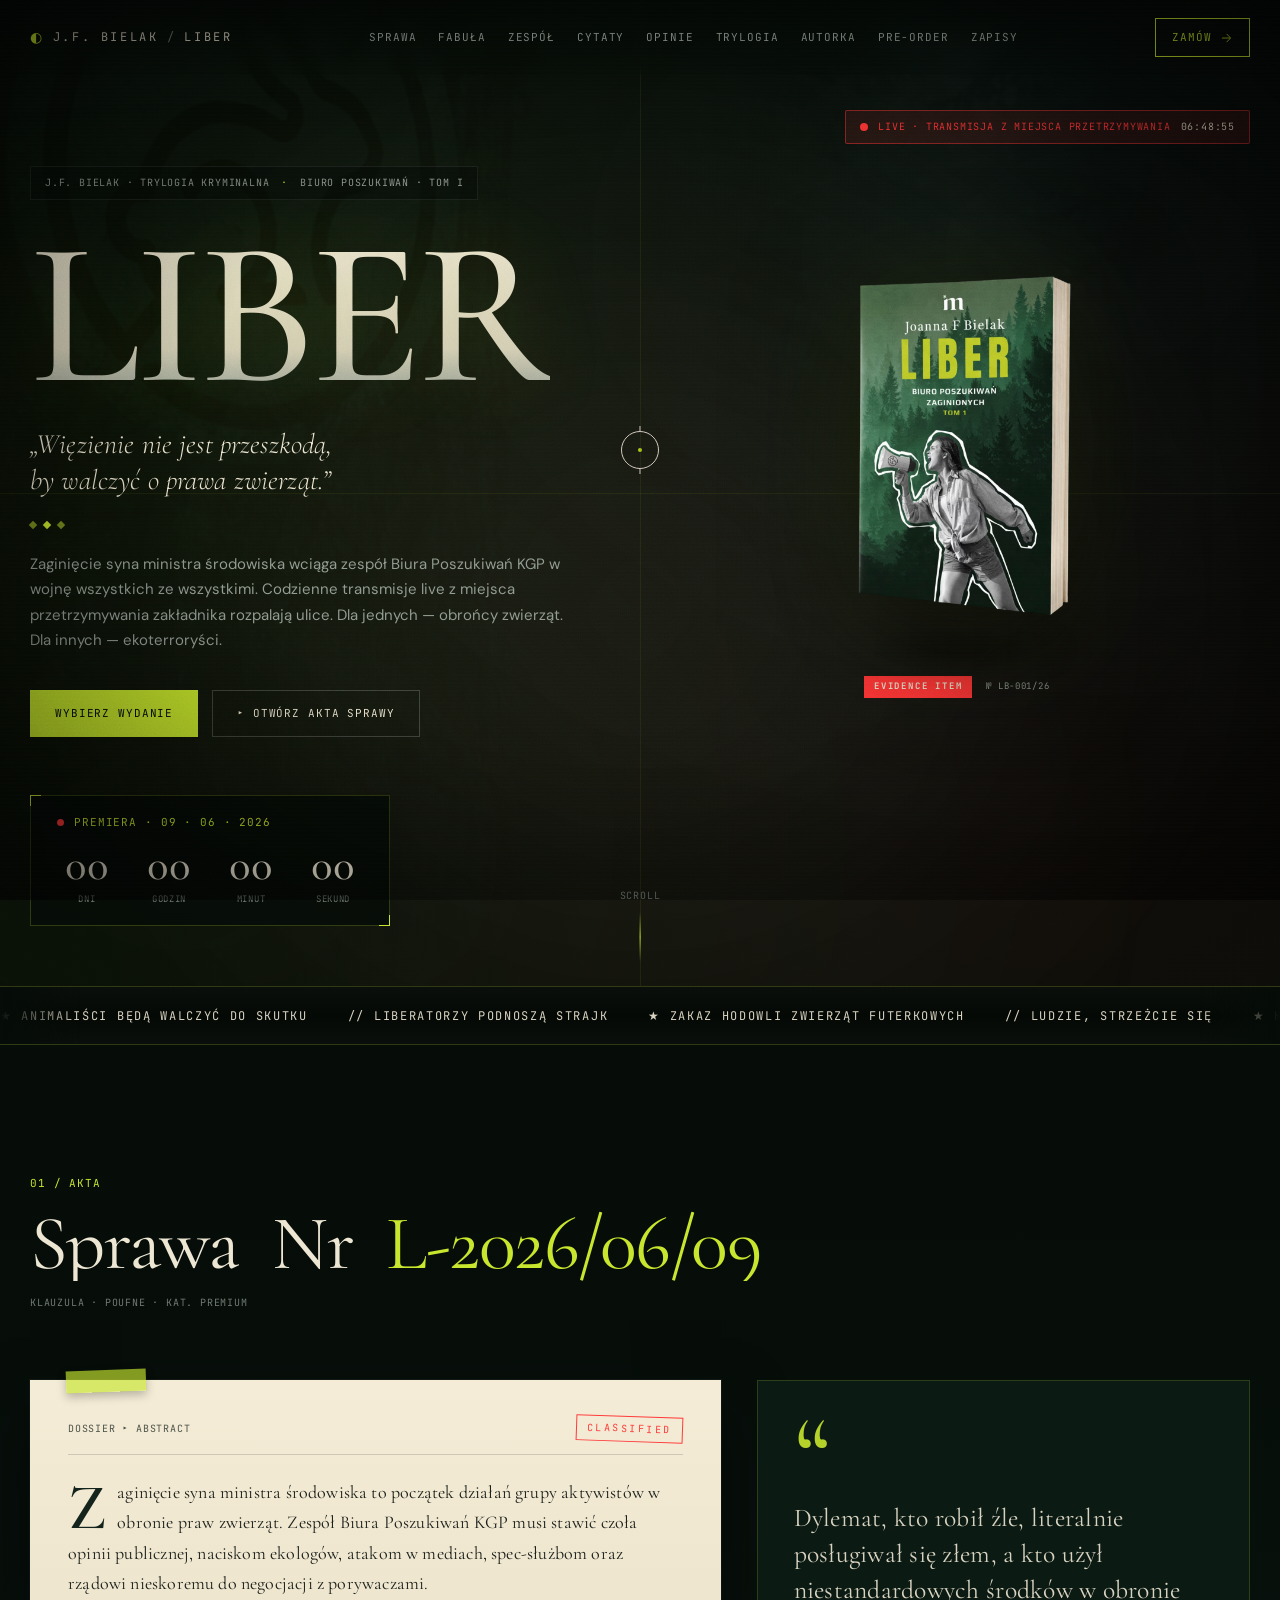
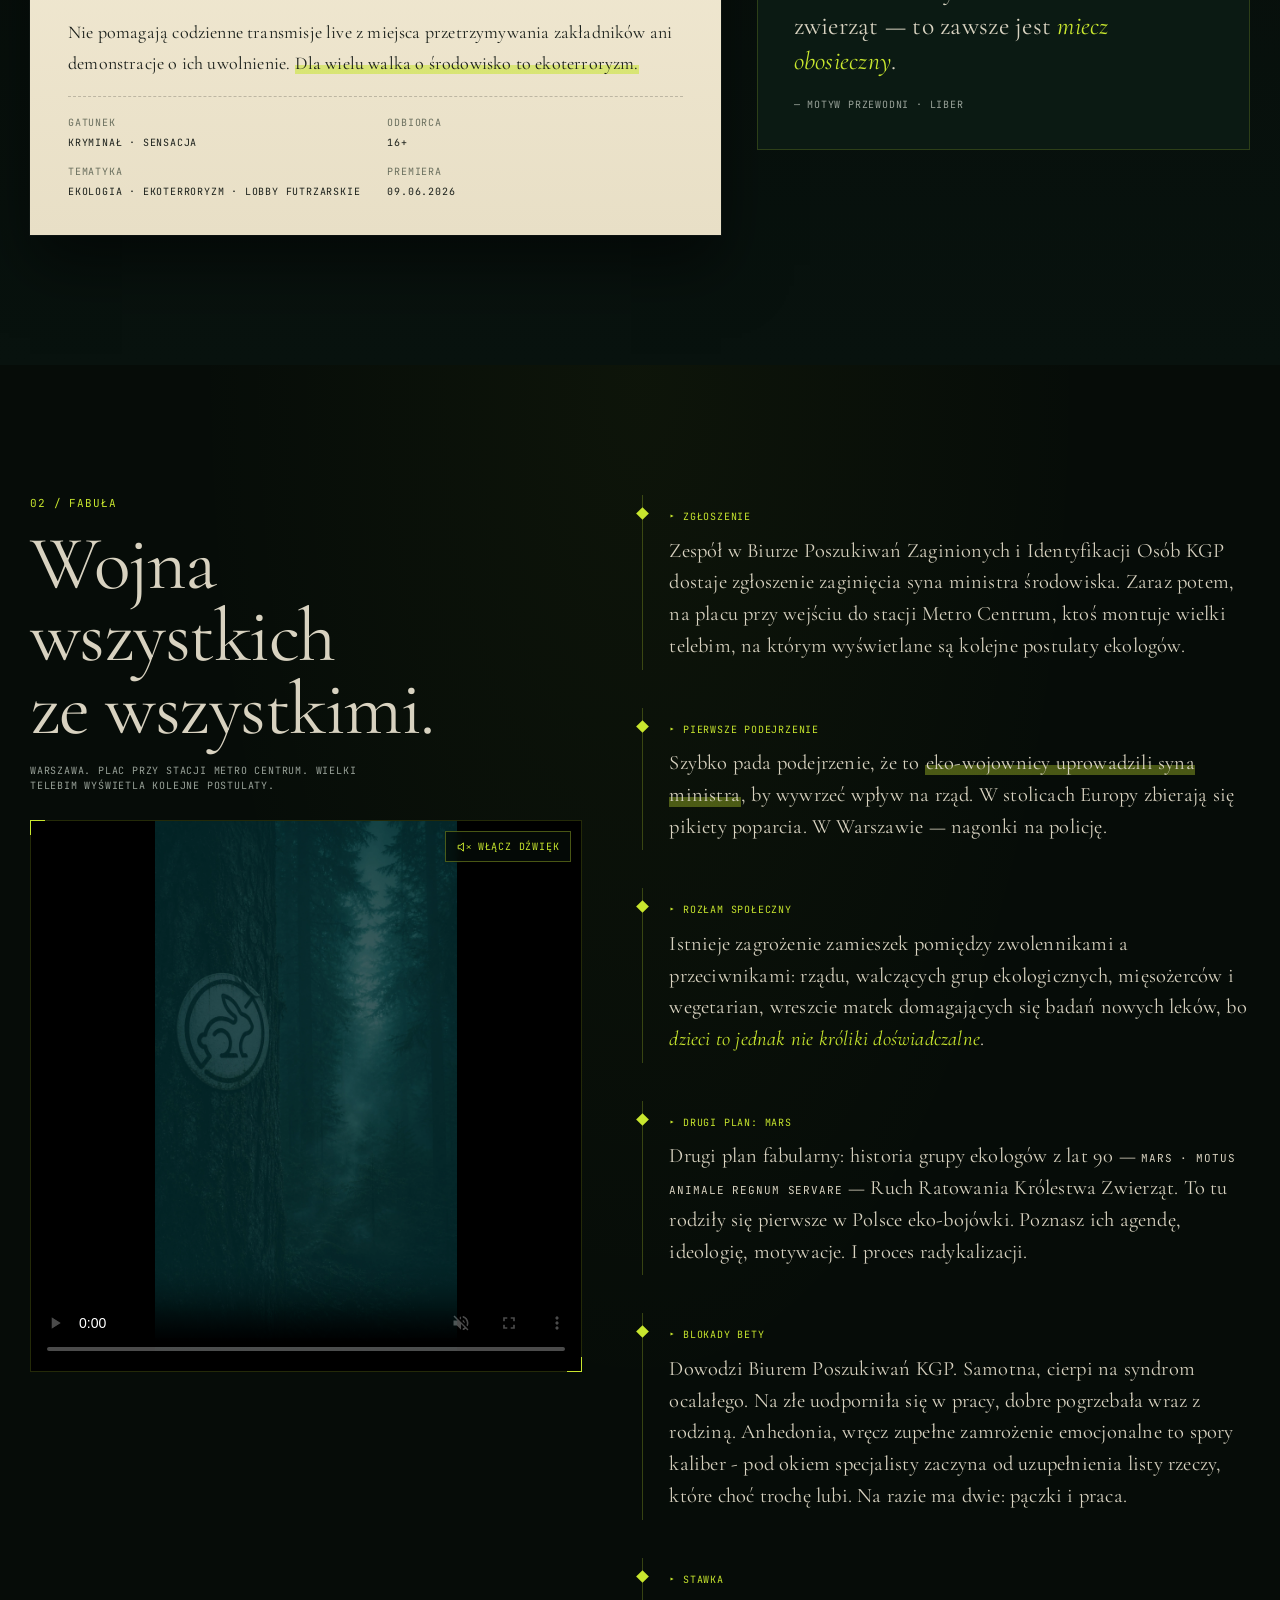
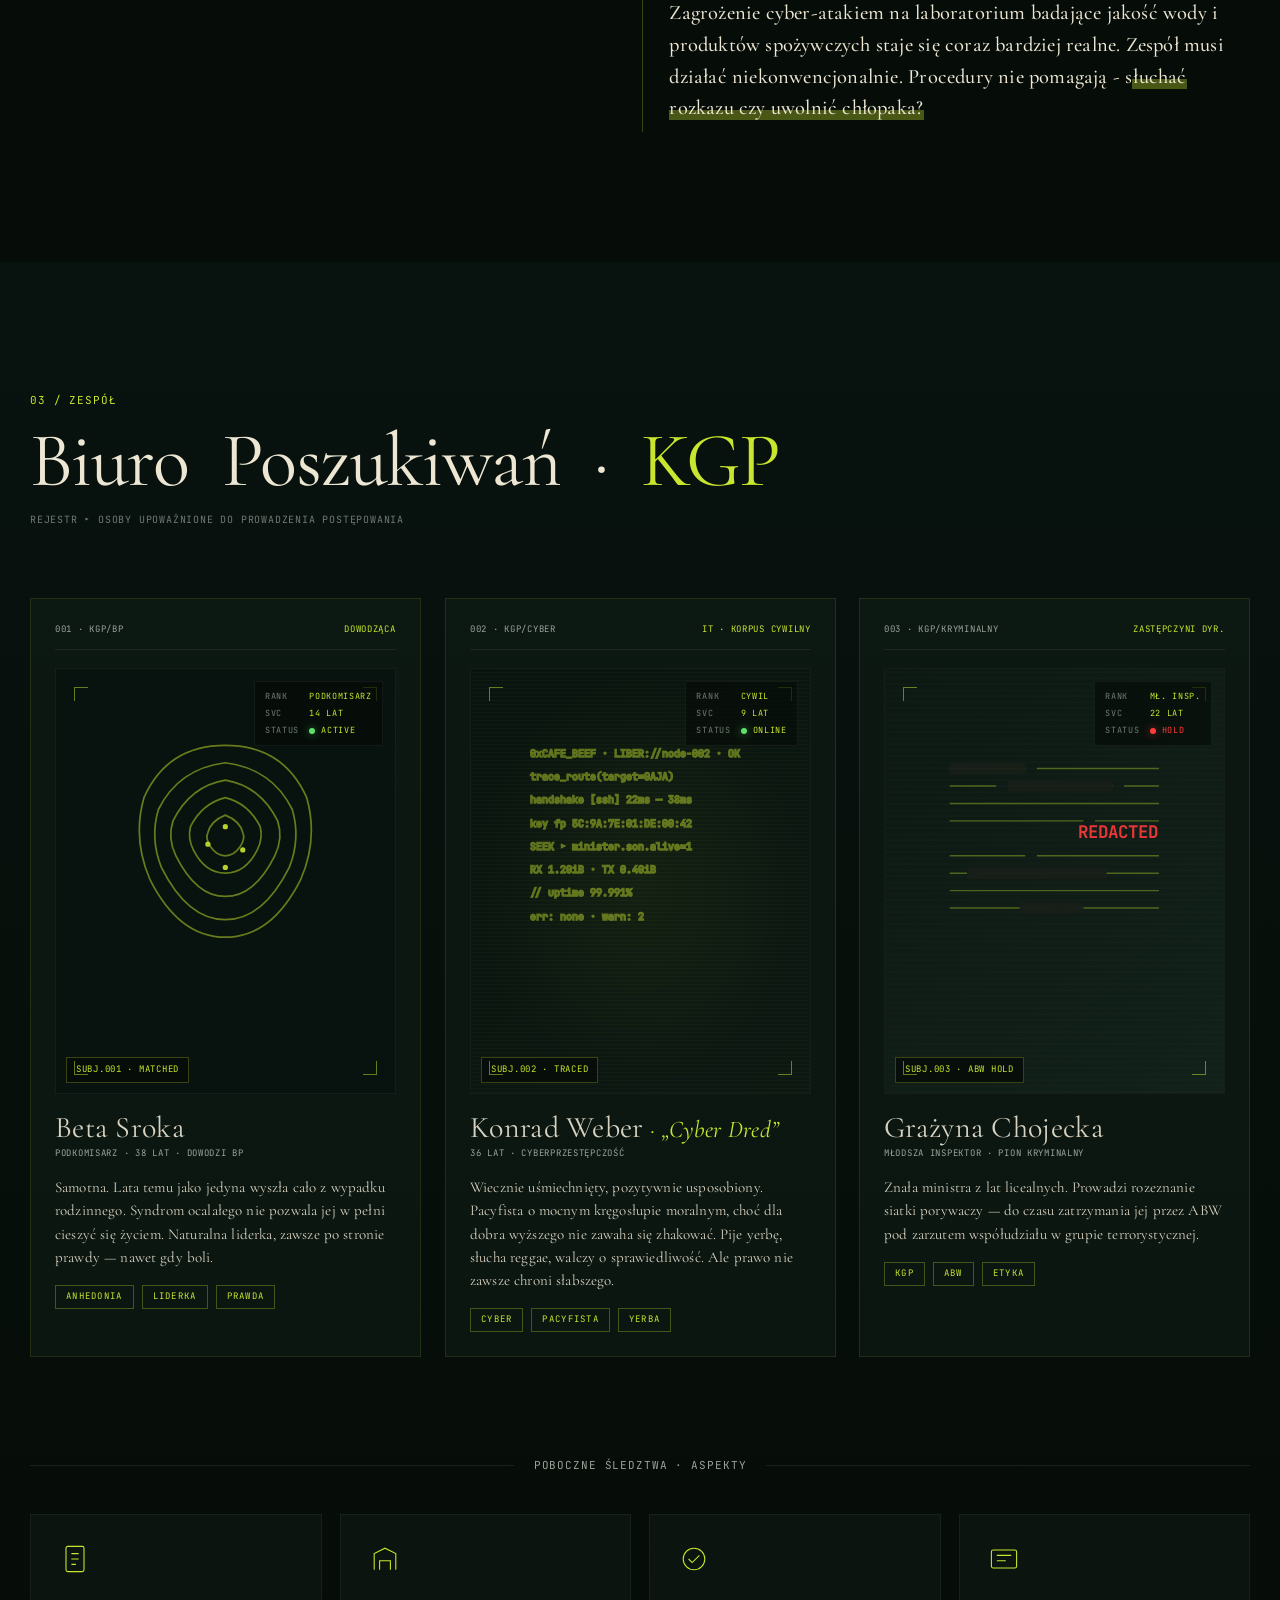
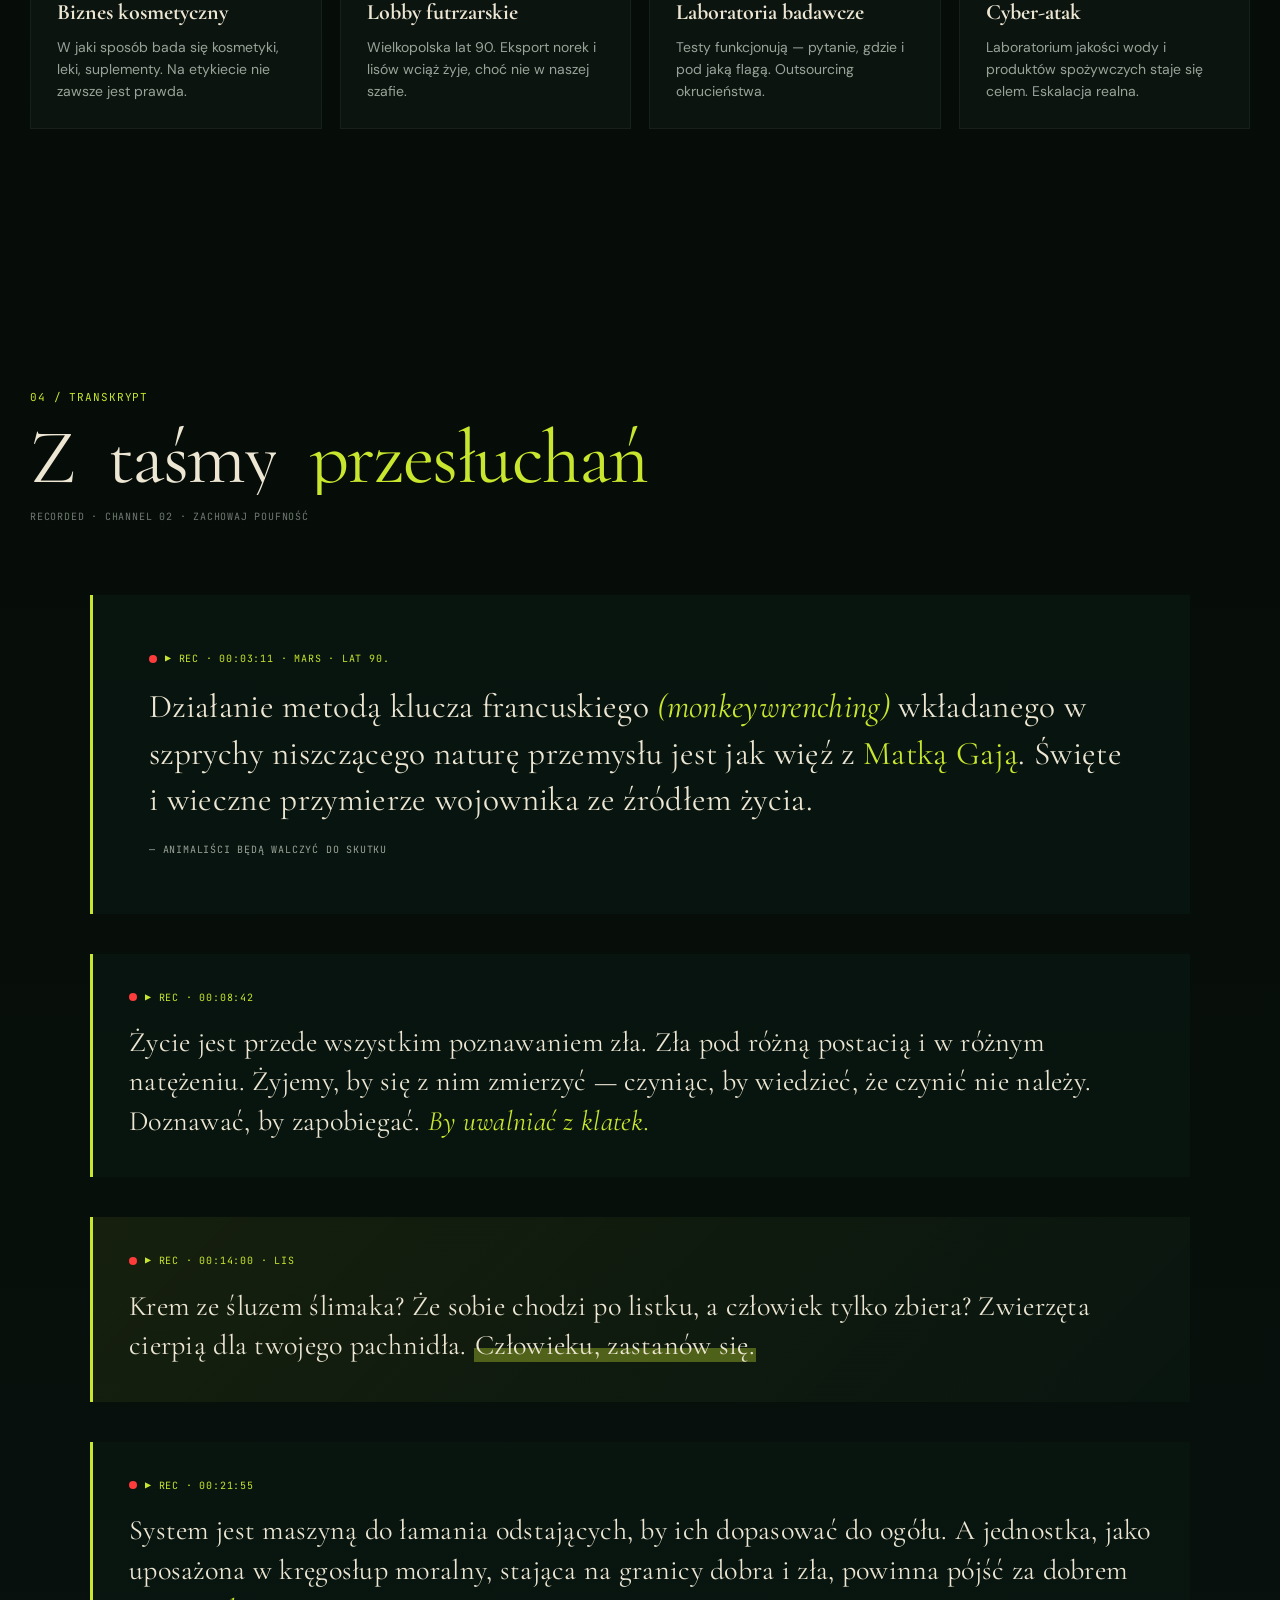
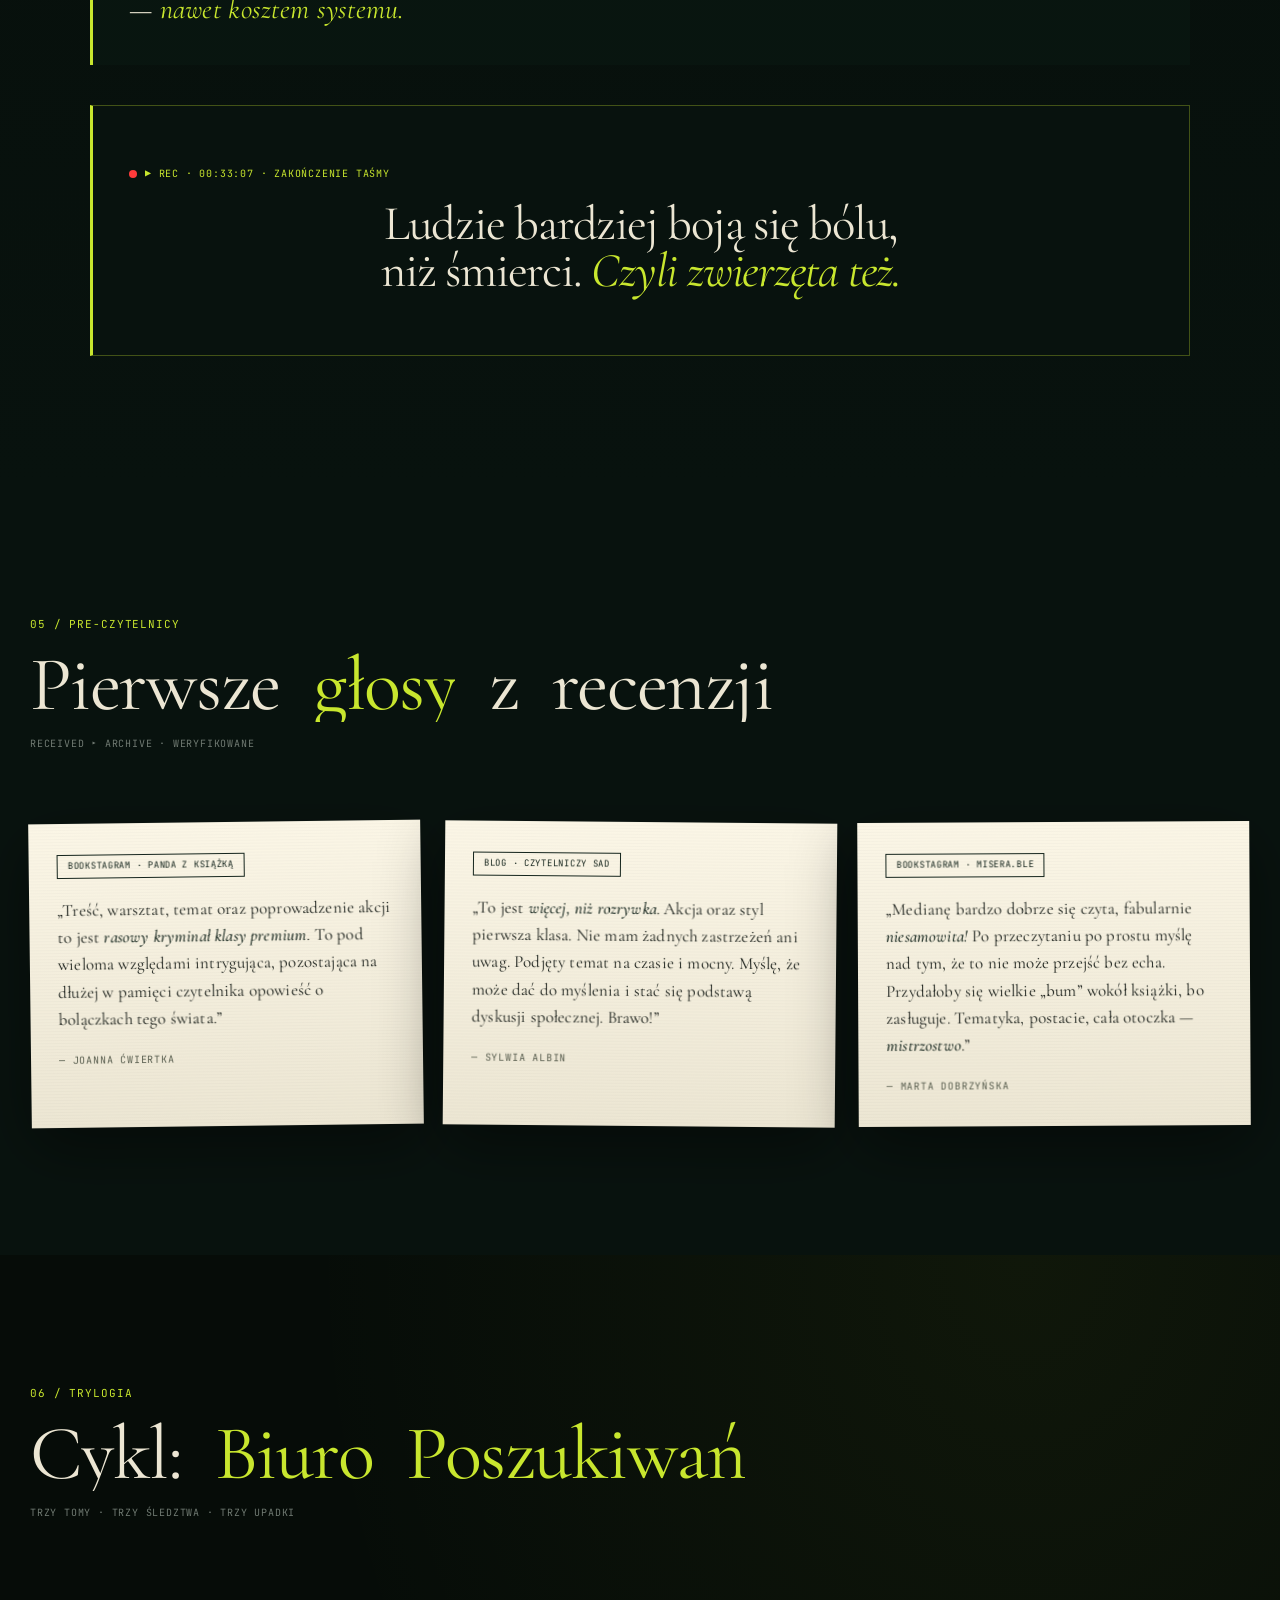
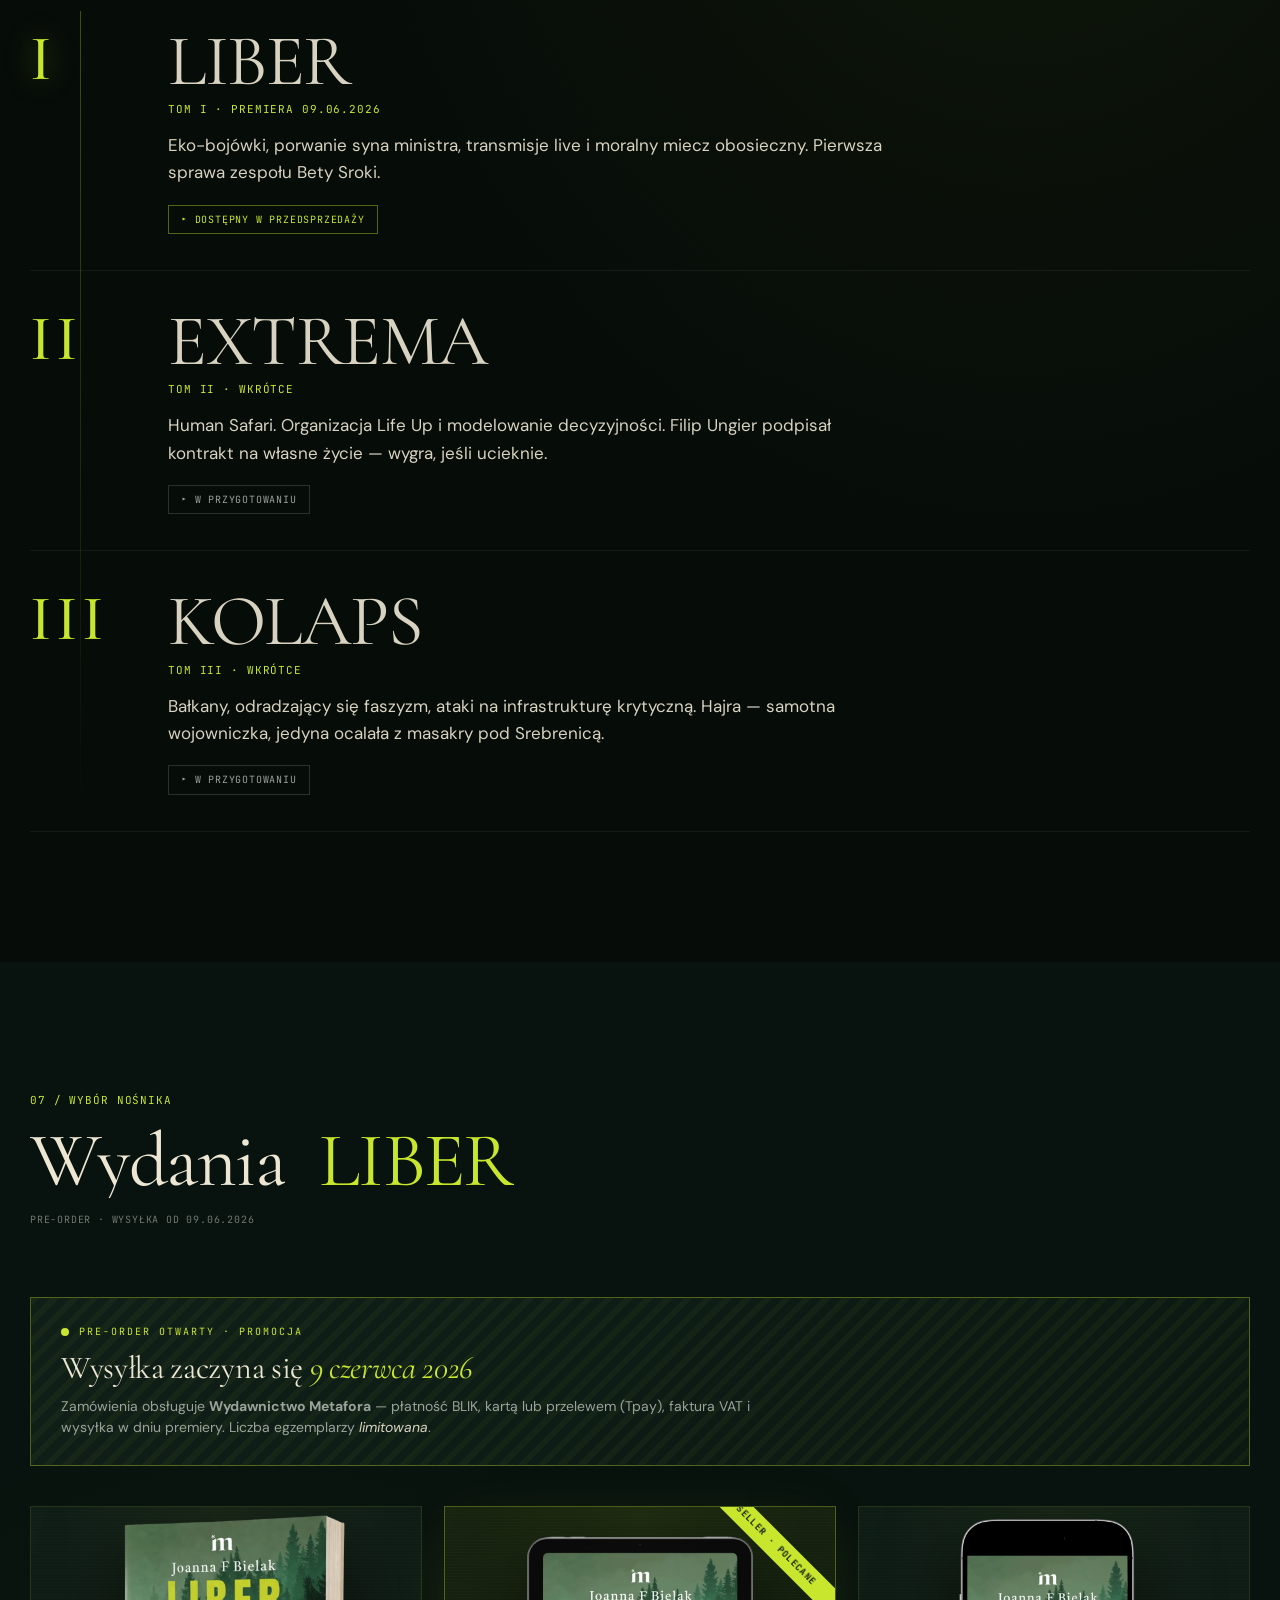
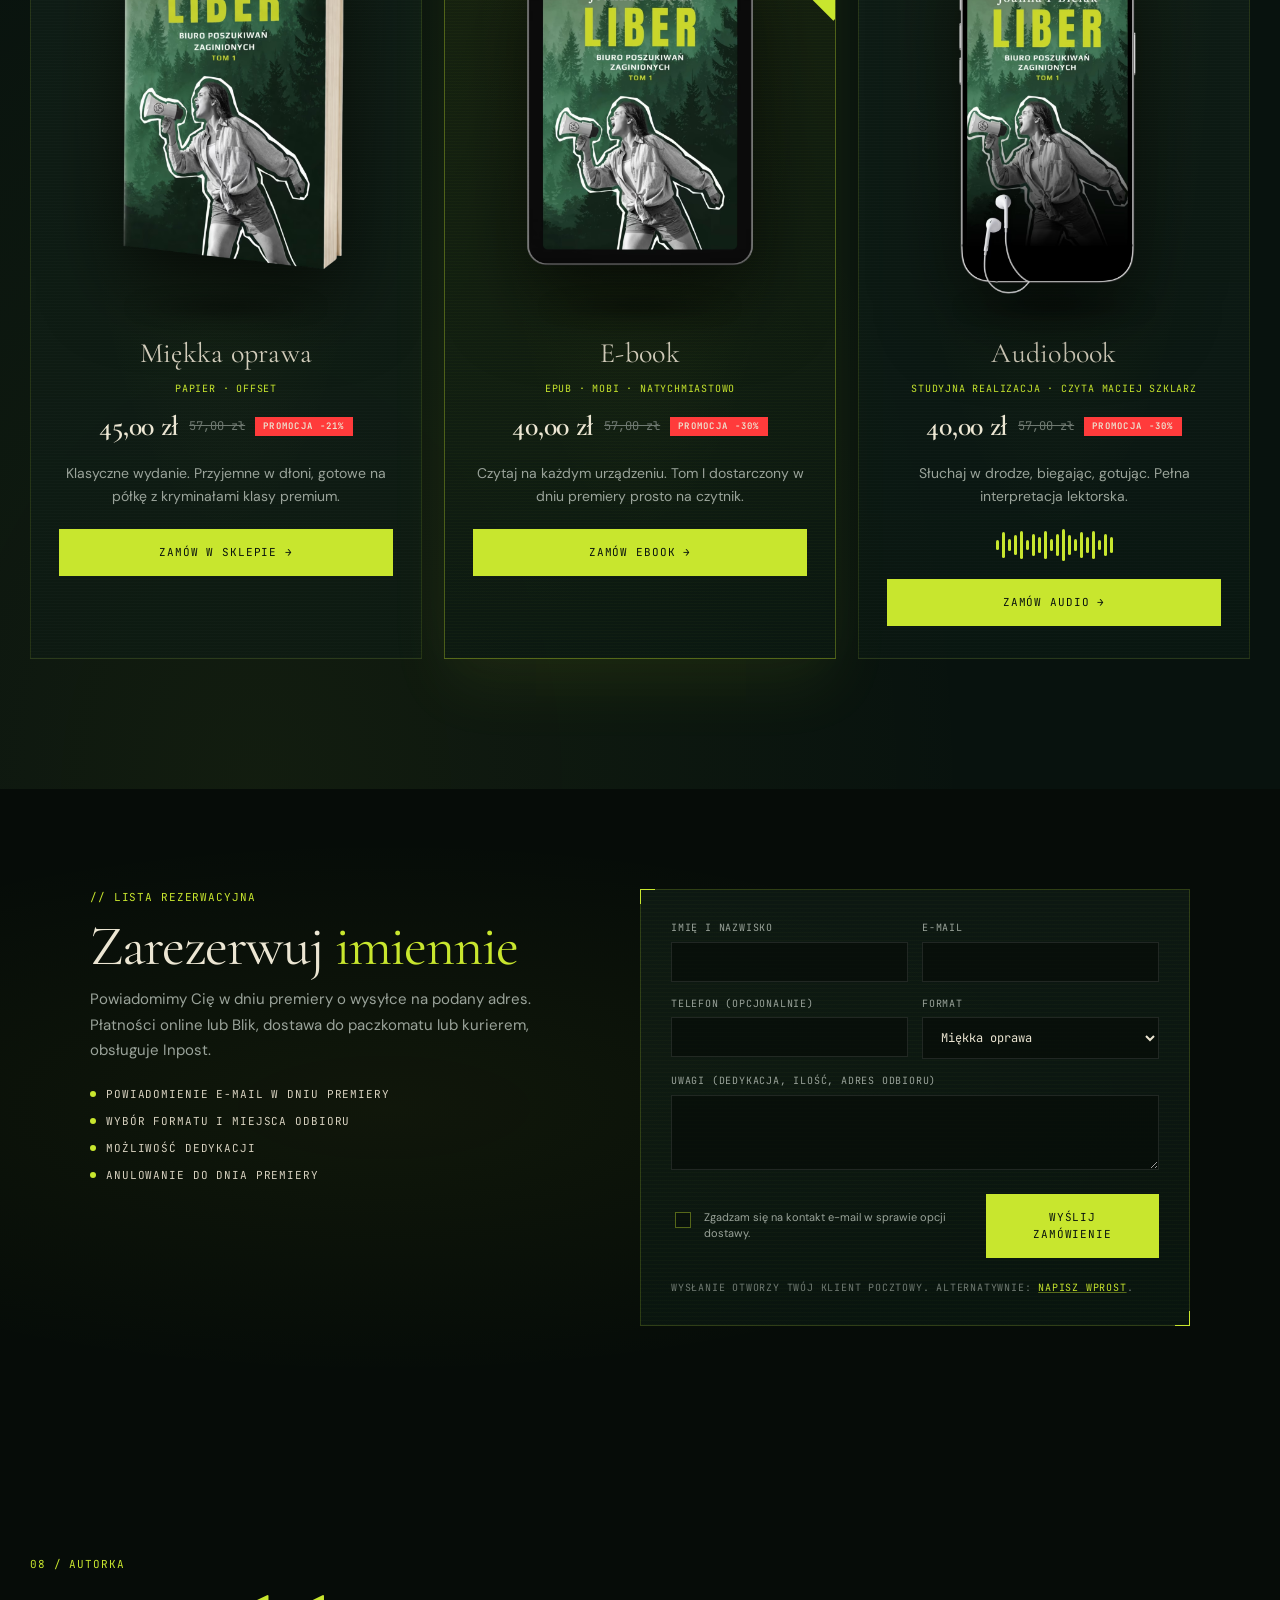
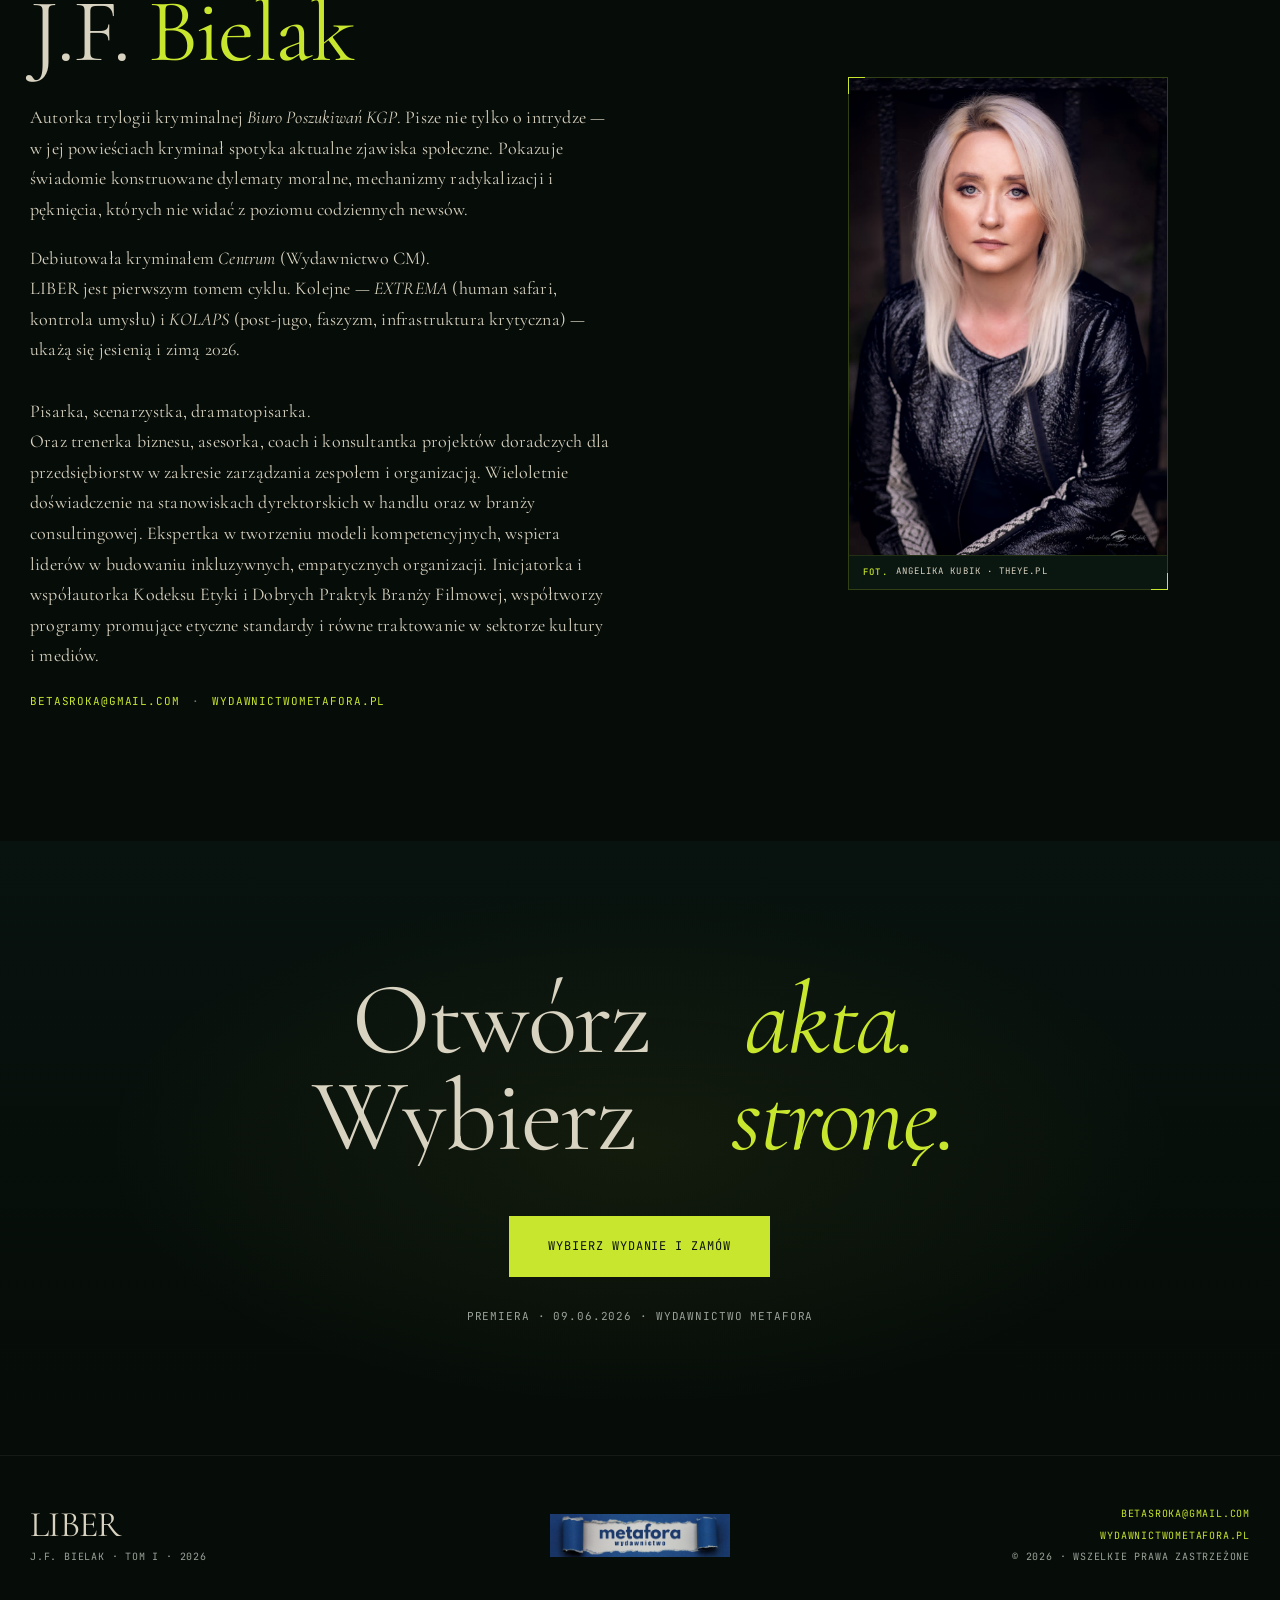
==== index.html @ 5f6e20dd "fix(embed): wylacz custom cursor w iframe (zacinala sie mysz) Problem: w trybie iframe LIBER mial wl" ====
<!doctype html>
<html lang="pl">
<head>
<meta charset="utf-8" />
<meta name="viewport" content="width=device-width,initial-scale=1" />
<title>LIBER — Joanna F. Bielak · Tom I · Biuro Poszukiwań</title>
<meta name="description" content="LIBER — Tom I trylogii kryminalnej Joanny F. Bielak. Premiera 09.06.2026. Wydawnictwo Metafora. Więzienie nie jest przeszkodą, by walczyć o prawa zwierząt." />
<meta property="og:title" content="LIBER — Joanna F. Bielak · Tom I" />
<meta property="og:description" content="Kryminał klasy premium. Premiera 09.06.2026." />
<meta property="og:image" content="assets/cover-paperback.webp" />
<link rel="preconnect" href="https://fonts.googleapis.com" />
<link rel="preconnect" href="https://fonts.gstatic.com" crossorigin />
<link href="https://fonts.googleapis.com/css2?family=Cormorant+Garamond:wght@300;400;500;600;700&family=DM+Sans:wght@300;400;500;600;700&family=JetBrains+Mono:wght@300;400;500;700&display=swap" rel="stylesheet" />
<link rel="stylesheet" href="styles.css?v=14" />
</head>
<body>

<a class="skip-link" href="#top">Pomiń nawigację</a>

<!-- Custom cursor -->
<div class="cursor" data-cursor></div>
<div class="cursor-dot" data-cursor-dot></div>

<!-- Film grain & vignette overlay -->
<div class="grain" aria-hidden="true"></div>
<div class="scanlines" aria-hidden="true"></div>
<div class="vignette" aria-hidden="true"></div>

<!-- Page loader -->
<div class="loader" data-loader>
  <div class="loader__inner">
    <div class="loader__rail">
      <div class="loader__fill" data-loader-fill></div>
    </div>
    <div class="loader__label">
      <span class="mono small">SECURE TRANSMISSION ▸ DEKODOWANIE</span>
      <span class="loader__pct mono small" data-loader-pct>00%</span>
    </div>
  </div>
</div>

<!-- Top nav -->
<header class="nav" data-nav>
  <a class="nav__brand mono" href="#top" aria-label="LIBER">
    <span class="nav__mark">◐</span> J.F. BIELAK <span class="nav__sep">/</span> LIBER
  </a>
  <nav class="nav__links mono" id="nav-links" aria-label="Sekcje">
    <a href="#sprawa">Sprawa</a>
    <a href="#synopsis">Fabuła</a>
    <a href="#zespol">Zespół</a>
    <a href="#cytaty">Cytaty</a>
    <a href="#opinie">Opinie</a>
    <a href="#trylogia">Trylogia</a>
    <a href="#autorka">Autorka</a>
    <a href="#formaty">Pre-order</a>
    <a href="#zapisy">Zapisy</a>
  </nav>
  <a class="nav__cta mono" href="#formaty" data-magnetic>
    <span>Zamów</span>
    <svg viewBox="0 0 24 24" width="14" height="14" fill="none" stroke="currentColor" stroke-width="1.5" aria-hidden="true"><path d="M5 12h14M13 5l7 7-7 7"/></svg>
  </a>
  <button class="nav__burger" aria-label="Menu" aria-expanded="false" aria-controls="nav-links" data-burger>
    <span></span><span></span><span></span>
  </button>
</header>

<main id="top">

<!-- ===================== HERO ===================== -->
<section id="hero" class="hero" data-hero>
  <div class="hero__bg" data-parallax-bg>
    <picture>
      <source srcset="assets/forest-bg.avif" type="image/avif" />
      <img src="assets/forest-bg.webp" alt="" class="hero__bg-img" fetchpriority="high" />
    </picture>
    <div class="hero__bg-overlay"></div>
  </div>
  <div class="hero__fog" aria-hidden="true">
    <div class="hero__fog-layer hero__fog-layer--a"></div>
    <div class="hero__fog-layer hero__fog-layer--b"></div>
    <div class="hero__fog-layer hero__fog-layer--c"></div>
  </div>

  <!-- live badge -->
  <div class="live-badge mono" data-cursor-trigger>
    <span class="live-badge__dot"></span>
    <span>LIVE · TRANSMISJA Z MIEJSCA PRZETRZYMYWANIA</span>
    <span class="live-badge__time" data-live-clock>--:--:--</span>
  </div>

  <div class="hero__crosshair" aria-hidden="true">
    <div class="hero__crosshair-h"></div>
    <div class="hero__crosshair-v"></div>
  </div>

  <div class="hero__content">
    <div class="hero__grid">
      <div class="hero__text">
        <div class="hero__eyebrow mono">
          <span>J.F. BIELAK · TRYLOGIA KRYMINALNA</span>
          <span class="hero__eyebrow-sep">·</span>
          <span>BIURO POSZUKIWAŃ · TOM I</span>
        </div>

        <h1 class="hero__title" data-split>
          <span class="hero__title-line" data-glitch="LIBER">LIBER</span>
        </h1>

        <p class="hero__motto serif" data-reveal>
          <em>„Więzienie nie jest przeszkodą,</em><br/>
          <em>by walczyć o prawa zwierząt.”</em>
        </p>

        <div class="hero__divider"><span></span><span></span><span></span></div>

        <p class="hero__lede" data-reveal>
          Zaginięcie syna ministra środowiska wciąga zespół Biura Poszukiwań KGP
          w wojnę wszystkich ze wszystkimi. Codzienne transmisje live z miejsca
          przetrzymywania zakładnika rozpalają ulice. Dla jednych — obrońcy
          zwierząt. Dla innych — ekoterroryści.
        </p>

        <div class="hero__cta">
          <a href="#formaty" class="btn btn--primary mono" data-magnetic>
            <span class="btn__label">Wybierz wydanie</span>
            <span class="btn__shine"></span>
          </a>
          <a href="#sprawa" class="btn btn--ghost mono" data-magnetic>
            <span>▸ Otwórz akta sprawy</span>
          </a>
        </div>
      </div>

      <aside class="hero__packshot" aria-label="Okładka książki LIBER">
        <div class="hero__packshot-frame">
          <div class="hero__packshot-glow"></div>
          <picture>
            <source srcset="assets/cover-paperback.avif" type="image/avif" />
            <img src="assets/cover-paperback.webp" alt="Okładka książki LIBER" class="hero__packshot-img" data-float fetchpriority="high" decoding="async" />
          </picture>
          <div class="hero__packshot-shadow"></div>
        </div>
        <div class="hero__packshot-meta mono">
          <span class="hero__packshot-tag">EVIDENCE&nbsp;ITEM</span>
          <span class="hero__packshot-code">№&nbsp;LB-001/26</span>
        </div>
      </aside>
    </div>

    <!-- countdown -->
    <div class="countdown" data-countdown>
      <div class="countdown__label mono"><span class="countdown__pulse"></span>PREMIERA · 09 · 06 · 2026</div>
      <div class="countdown__grid">
        <div class="countdown__cell"><span class="countdown__num" data-cd="d">--</span><span class="countdown__u mono">DNI</span></div>
        <div class="countdown__cell"><span class="countdown__num" data-cd="h">--</span><span class="countdown__u mono">GODZIN</span></div>
        <div class="countdown__cell"><span class="countdown__num" data-cd="m">--</span><span class="countdown__u mono">MINUT</span></div>
        <div class="countdown__cell"><span class="countdown__num" data-cd="s">--</span><span class="countdown__u mono">SEKUND</span></div>
      </div>
    </div>
  </div>

  <div class="hero__scroll mono" aria-hidden="true">
    <span>SCROLL</span>
    <span class="hero__scroll-line"></span>
  </div>
</section>

<!-- ===================== TICKER ===================== -->
<section id="ticker" class="ticker" aria-label="Postulaty Liberatorów">
  <h2 class="sr-only">Postulaty Liberatorów: animaliści będą walczyć do skutku; liberatorzy podnoszą strajk; zakaz hodowli zwierząt futerkowych; koniec testów na zwierzętach.</h2>
  <div class="ticker__track" data-ticker aria-hidden="true">
    <span class="ticker__item">★ ANIMALIŚCI BĘDĄ WALCZYĆ DO SKUTKU</span>
    <span class="ticker__item ticker__item--accent">// LIBERATORZY PODNOSZĄ STRAJK</span>
    <span class="ticker__item">★ ZAKAZ HODOWLI ZWIERZĄT FUTERKOWYCH</span>
    <span class="ticker__item ticker__item--accent">// LUDZIE, STRZEŻCIE SIĘ</span>
    <span class="ticker__item">★ KONIEC TESTÓW NA ZWIERZĘTACH</span>
    <span class="ticker__item ticker__item--accent">// W IMIENIU WSZYSTKICH CIERPIĄCYCH</span>
    <span class="ticker__item">★ ZWIERZĘ NIE JEST PRODUKTEM</span>
    <span class="ticker__item ticker__item--accent">// EKOTAŻ · MONKEYWRENCHING</span>
    <span class="ticker__item">★ ANIMALIŚCI BĘDĄ WALCZYĆ DO SKUTKU</span>
    <span class="ticker__item ticker__item--accent">// LIBERATORZY PODNOSZĄ STRAJK</span>
    <span class="ticker__item">★ ZAKAZ HODOWLI ZWIERZĄT FUTERKOWYCH</span>
    <span class="ticker__item ticker__item--accent">// LUDZIE, STRZEŻCIE SIĘ</span>
    <span class="ticker__item">★ KONIEC TESTÓW NA ZWIERZĘTACH</span>
    <span class="ticker__item ticker__item--accent">// W IMIENIU WSZYSTKICH CIERPIĄCYCH</span>
    <span class="ticker__item">★ ZWIERZĘ NIE JEST PRODUKTEM</span>
    <span class="ticker__item ticker__item--accent">// EKOTAŻ · MONKEYWRENCHING</span>
  </div>
</section>

<!-- ===================== AKTA SPRAWY ===================== -->
<section id="sprawa" class="section section--case">
  <div class="section__header">
    <div class="section__num mono">01 / AKTA</div>
    <h2 class="section__title serif" data-split-words>Sprawa Nr <span class="accent">L-2026/06/09</span></h2>
    <div class="section__sub mono">KLAUZULA · POUFNE · KAT. PREMIUM</div>
  </div>

  <div class="case">
    <article class="case__file" data-reveal>
      <header class="case__filehead mono">
        <span>DOSSIER ▸ ABSTRACT</span>
        <span class="case__stamp">CLASSIFIED</span>
      </header>
      <div class="case__body serif">
        <p><span class="dropcap">Z</span>aginięcie syna ministra środowiska to początek działań grupy aktywistów w obronie praw zwierząt. Zespół Biura Poszukiwań KGP musi stawić czoła opinii publicznej, naciskom ekologów, atakom w mediach, spec-służbom oraz rządowi nieskoremu do negocjacji z porywaczami.</p>
        <p>Nie pomagają codzienne transmisje live z miejsca przetrzymywania zakładników ani demonstracje o ich uwolnienie. <span class="hl">Dla wielu walka o środowisko to ekoterroryzm.</span></p>
      </div>
      <footer class="case__meta mono">
        <div><span class="case__k">GATUNEK</span><span class="case__v">Kryminał · Sensacja</span></div>
        <div><span class="case__k">ODBIORCA</span><span class="case__v">16+</span></div>
        <div><span class="case__k">TEMATYKA</span><span class="case__v">Ekologia · Ekoterroryzm · Lobby futrzarskie</span></div>
        <div><span class="case__k">PREMIERA</span><span class="case__v">09.06.2026</span></div>
      </footer>
    </article>

    <aside class="case__pull" data-reveal>
      <div class="case__pullmark">“</div>
      <blockquote class="serif">
        Dylemat, kto robił źle, literalnie posługiwał się złem, a kto użył niestandardowych środków w obronie zwierząt — to zawsze jest <em>miecz obosieczny</em>.
      </blockquote>
      <div class="case__pullsig mono">— motyw przewodni · LIBER</div>
    </aside>
  </div>
</section>

<!-- ===================== SYNOPSIS / NARRACJA ===================== -->
<section id="synopsis" class="section section--syn">
  <div class="syn">
    <div class="syn__stickycol" data-reveal>
      <div class="syn__num mono">02 / FABUŁA</div>
      <h2 class="syn__title serif">Wojna<br/>wszystkich<br/>ze wszystkimi.</h2>
      <p class="syn__sub mono">Warszawa. Plac przy stacji Metro Centrum. Wielki telebim wyświetla kolejne postulaty.</p>
      <div class="syn__videowrap">
        <video class="syn__video" autoplay muted loop playsinline controls controlslist="nodownload" preload="metadata" poster="assets/forest-bg.webp" data-video>
          <source src="assets/trailer-square.mp4" type="video/mp4" />
          Twoja przeglądarka nie obsługuje wideo. <a href="assets/trailer-square.mp4">Pobierz klip</a>.
        </video>
        <button class="syn__sound mono" type="button" data-sound aria-label="Włącz dźwięk">
          <svg viewBox="0 0 24 24" width="14" height="14" fill="none" stroke="currentColor" stroke-width="1.7" data-sound-off>
            <path d="M11 5L6 9H2v6h4l5 4V5z"/>
            <path d="M23 9l-6 6M17 9l6 6"/>
          </svg>
          <svg viewBox="0 0 24 24" width="14" height="14" fill="none" stroke="currentColor" stroke-width="1.7" data-sound-on style="display:none">
            <path d="M11 5L6 9H2v6h4l5 4V5z"/>
            <path d="M15.5 8.5a5 5 0 0 1 0 7M19 5a9 9 0 0 1 0 14"/>
          </svg>
          <span data-sound-label>Włącz dźwięk</span>
        </button>
      </div>
    </div>

    <div class="syn__story">
      <article class="syn__chunk" data-reveal>
        <span class="syn__chip mono">▸ ZGŁOSZENIE</span>
        <p class="serif">Zespół w Biurze Poszukiwań Zaginionych i Identyfikacji Osób KGP dostaje zgłoszenie zaginięcia syna ministra środowiska. Zaraz potem, na placu przy wejściu do stacji Metro Centrum, ktoś montuje wielki telebim, na którym wyświetlane są kolejne postulaty ekologów.</p>
      </article>
      <article class="syn__chunk" data-reveal>
        <span class="syn__chip mono">▸ PIERWSZE PODEJRZENIE</span>
        <p class="serif">Szybko pada podejrzenie, że to <span class="hl">eko-wojownicy uprowadzili syna ministra</span>, by wywrzeć wpływ na rząd. W stolicach Europy zbierają się pikiety poparcia. W Warszawie — nagonki na policję.</p>
      </article>
      <article class="syn__chunk" data-reveal>
        <span class="syn__chip mono">▸ ROZŁAM SPOŁECZNY</span>
        <p class="serif">Istnieje zagrożenie zamieszek pomiędzy zwolennikami a przeciwnikami: rządu, walczących grup ekologicznych, mięsożerców i wegetarian, wreszcie matek domagających się badań nowych leków, bo <em>dzieci to jednak nie króliki doświadczalne</em>.</p>
      </article>
      <article class="syn__chunk" data-reveal>
        <span class="syn__chip mono">▸ DRUGI PLAN: MARS</span>
        <p class="serif">Drugi plan fabularny: historia grupy ekologów z lat 90 — <span class="mono small">MARS · Motus Animale Regnum Servare</span> — Ruch Ratowania Królestwa Zwierząt. To tu rodziły się pierwsze w Polsce eko-bojówki. Poznasz ich agendę, ideologię, motywacje. 
I proces radykalizacji.</p>
      </article>
      <article class="syn__chunk" data-reveal>
        <span class="syn__chip mono">▸ BLOKADY BETY</span>
        <p class="serif">Dowodzi Biurem Poszukiwań KGP. 
Samotna, cierpi na syndrom ocalałego. Na złe uodporniła się w pracy, dobre pogrzebała wraz z rodziną. Anhedonia, wręcz zupełne zamrożenie emocjonalne to spory kaliber
- pod okiem specjalisty zaczyna od uzupełnienia listy rzeczy, które choć trochę lubi. Na razie ma dwie: pączki i praca.</p>
      </article>
      <article class="syn__chunk syn__chunk--final" data-reveal>
        <span class="syn__chip mono">▸ STAWKA</span>
        <p class="serif">Zagrożenie cyber-atakiem na laboratorium badające jakość wody i produktów spożywczych staje się coraz bardziej realne. Zespół musi działać niekonwencjonalnie. Procedury nie pomagają - s<span class="hl">łuchać rozkazu czy uwolnić chłopaka?</span></p>
      </article>
    </div>
  </div>
</section>

<!-- ===================== BOHATEROWIE ===================== -->
<section id="zespol" class="section section--team">
  <div class="section__header">
    <div class="section__num mono">03 / ZESPÓŁ</div>
    <h2 class="section__title serif" data-split-words>Biuro Poszukiwań · <span class="accent">KGP</span></h2>
    <div class="section__sub mono">REJESTR ▸ OSOBY UPOWAŻNIONE DO PROWADZENIA POSTĘPOWANIA</div>
  </div>

  <div class="team">
    <article class="dossier" data-reveal data-tilt>
      <div class="dossier__head mono">
        <span class="dossier__code">001 · KGP/BP</span>
        <span class="dossier__rank">DOWODZĄCA</span>
      </div>
      <div class="dossier__portrait">
        <div class="dossier__portrait-bg"></div>
        <svg class="dossier__fingerprint" viewBox="0 0 100 100" aria-hidden="true">
          <defs><clipPath id="fp1"><rect x="10" y="10" width="80" height="80"/></clipPath></defs>
          <g clip-path="url(#fp1)" fill="none" stroke="currentColor" stroke-width=".6" opacity=".55">
            <path d="M50 18 Q70 18 78 36 Q82 50 76 64 Q66 84 50 84 Q34 84 24 64 Q18 50 22 36 Q30 18 50 18Z"/>
            <path d="M50 24 Q66 26 73 40 Q76 50 72 60 Q63 78 50 78 Q37 78 28 60 Q24 50 27 40 Q34 26 50 24Z"/>
            <path d="M50 30 Q62 32 68 44 Q70 50 67 56 Q60 70 50 70 Q40 70 33 56 Q30 50 32 44 Q38 32 50 30Z"/>
            <path d="M50 36 Q58 38 62 46 Q63 50 61 54 Q57 62 50 62 Q43 62 39 54 Q37 50 38 46 Q42 38 50 36Z"/>
            <path d="M50 42 Q55 44 56 48 Q57 50 55 53 Q53 56 50 56 Q47 56 45 53 Q43 50 44 48 Q45 44 50 42Z"/>
          </g>
          <g fill="var(--liber)">
            <circle cx="50" cy="46" r=".9"/><circle cx="44" cy="52" r=".9"/><circle cx="56" cy="54" r=".9"/><circle cx="50" cy="60" r=".9"/>
          </g>
        </svg>
        <div class="dossier__portrait-tag mono">SUBJ.001 · MATCHED</div>
        <div class="dossier__crosshair">
          <span></span><span></span><span></span><span></span>
        </div>
        <div class="dossier__chart mono" aria-hidden="true">
          <span class="dossier__chart-k">RANK</span><span class="dossier__chart-v">PODKOMISARZ</span>
          <span class="dossier__chart-k">SVC</span><span class="dossier__chart-v">14 LAT</span>
          <span class="dossier__chart-k">STATUS</span><span class="dossier__chart-v"><i></i> ACTIVE</span>
        </div>
      </div>
      <div class="dossier__body">
        <h3 class="dossier__name serif">Beta Sroka</h3>
        <div class="dossier__role mono">podkomisarz · 38 lat · dowodzi BP</div>
        <p class="serif">Samotna. Lata temu jako jedyna wyszła cało z wypadku rodzinnego. Syndrom ocalałego nie pozwala jej w pełni cieszyć się życiem. Naturalna liderka, zawsze po stronie prawdy — nawet gdy boli.</p>
        <div class="dossier__tags mono">
          <span>anhedonia</span><span>liderka</span><span>prawda</span>
        </div>
      </div>
    </article>

    <article class="dossier" data-reveal data-tilt>
      <div class="dossier__head mono">
        <span class="dossier__code">002 · KGP/CYBER</span>
        <span class="dossier__rank">IT · KORPUS CYWILNY</span>
      </div>
      <div class="dossier__portrait">
        <div class="dossier__portrait-bg dossier__portrait-bg--matrix"></div>
        <svg class="dossier__fingerprint" viewBox="0 0 100 100" aria-hidden="true">
          <g fill="none" stroke="currentColor" stroke-width=".55" opacity=".5" font-family="JetBrains Mono">
            <text x="12" y="22" font-size="3.5" fill="currentColor">0xCAFE_BEEF · LIBER://node-002 · OK</text>
            <text x="12" y="30" font-size="3.5" fill="currentColor">trace_route(target=GAJA)</text>
            <text x="12" y="38" font-size="3.5" fill="currentColor">handshake [ssh] 22ms — 38ms</text>
            <text x="12" y="46" font-size="3.5" fill="currentColor">key fp 5C:9A:7E:01:DE:00:42</text>
            <text x="12" y="54" font-size="3.5" fill="currentColor">SEEK ▸ minister.son.alive=1</text>
            <text x="12" y="62" font-size="3.5" fill="currentColor">RX 1.2GiB · TX 0.4GiB</text>
            <text x="12" y="70" font-size="3.5" fill="currentColor">// uptime 99.991%</text>
            <text x="12" y="78" font-size="3.5" fill="currentColor">err: none · warn: 2</text>
          </g>
        </svg>
        <div class="dossier__portrait-tag mono">SUBJ.002 · TRACED</div>
        <div class="dossier__crosshair">
          <span></span><span></span><span></span><span></span>
        </div>
        <div class="dossier__chart mono" aria-hidden="true">
          <span class="dossier__chart-k">RANK</span><span class="dossier__chart-v">CYWIL</span>
          <span class="dossier__chart-k">SVC</span><span class="dossier__chart-v">9 LAT</span>
          <span class="dossier__chart-k">STATUS</span><span class="dossier__chart-v"><i></i> ONLINE</span>
        </div>
      </div>
      <div class="dossier__body">
        <h3 class="dossier__name serif">Konrad Weber<span class="dossier__alias"> · „Cyber Dred”</span></h3>
        <div class="dossier__role mono">36 lat · cyberprzestępczość</div>
        <p class="serif">Wiecznie uśmiechnięty, pozytywnie usposobiony. Pacyfista o mocnym kręgosłupie moralnym, choć dla dobra wyższego nie zawaha się zhakować. Pije yerbę, słucha reggae, walczy o sprawiedliwość. Ale prawo nie zawsze chroni słabszego.</p>
        <div class="dossier__tags mono">
          <span>cyber</span><span>pacyfista</span><span>yerba</span>
        </div>
      </div>
    </article>

    <article class="dossier" data-reveal data-tilt>
      <div class="dossier__head mono">
        <span class="dossier__code">003 · KGP/KRYMINALNY</span>
        <span class="dossier__rank">ZASTĘPCZYNI DYR.</span>
      </div>
      <div class="dossier__portrait">
        <div class="dossier__portrait-bg dossier__portrait-bg--redact"></div>
        <svg class="dossier__fingerprint" viewBox="0 0 100 100" aria-hidden="true">
          <g fill="none" stroke="currentColor" stroke-width=".5" opacity=".4">
            <path d="M14 26 H40 M44 26 H86"/><path d="M14 32 H30 M34 32 H70 M74 32 H86"/>
            <path d="M14 38 H86"/><path d="M14 44 H60 M64 44 H86"/>
            <path d="M14 56 H40 M44 56 H86"/><path d="M14 62 H20 M24 62 H86"/>
            <path d="M14 68 H86"/><path d="M14 74 H50 M54 74 H86"/>
          </g>
          <g fill="#1a1f1a" opacity=".95">
            <rect x="14" y="24" width="26" height="4"/>
            <rect x="34" y="30" width="36" height="4"/>
            <rect x="20" y="60" width="48" height="4"/>
            <rect x="38" y="72" width="22" height="4"/>
          </g>
          <text x="58" y="50" font-family="JetBrains Mono" font-size="6" fill="var(--evidence)" font-weight="700">REDACTED</text>
        </svg>
        <div class="dossier__portrait-tag mono">SUBJ.003 · ABW HOLD</div>
        <div class="dossier__crosshair">
          <span></span><span></span><span></span><span></span>
        </div>
        <div class="dossier__chart mono" aria-hidden="true">
          <span class="dossier__chart-k">RANK</span><span class="dossier__chart-v">MŁ. INSP.</span>
          <span class="dossier__chart-k">SVC</span><span class="dossier__chart-v">22 LAT</span>
          <span class="dossier__chart-k">STATUS</span><span class="dossier__chart-v dossier__chart-v--hold"><i></i> HOLD</span>
        </div>
      </div>
      <div class="dossier__body">
        <h3 class="dossier__name serif">Grażyna Chojecka</h3>
        <div class="dossier__role mono">młodsza inspektor · pion kryminalny</div>
        <p class="serif">Znała ministra z lat licealnych. Prowadzi rozeznanie siatki porywaczy — do czasu zatrzymania jej przez ABW pod zarzutem współudziału w grupie terrorystycznej. </p>
        <div class="dossier__tags mono">
          <span>KGP</span><span>ABW</span><span>etyka</span>
        </div>
      </div>
    </article>
  </div>

  <!-- Aspekty problemtyki -->
  <div class="aspects">
    <div class="aspects__head mono"><span class="aspects__line"></span><span>POBOCZnE ŚLEDZTWA · ASPEKTY</span><span class="aspects__line"></span></div>
    <div class="aspects__grid">
      <div class="aspects__card" data-reveal>
        <div class="aspects__icon" aria-hidden="true">
          <svg viewBox="0 0 40 40" width="36" height="36" fill="none" stroke="currentColor" stroke-width="1.2">
            <rect x="10" y="6" width="20" height="28" rx="2"/>
            <path d="M16 14h8M16 20h8M16 26h5"/>
          </svg>
        </div>
        <h3 class="aspects__title">Biznes kosmetyczny</h3>
        <p>W jaki sposób bada się kosmetyki, leki, suplementy. Na etykiecie nie zawsze jest prawda.</p>
      </div>
      <div class="aspects__card" data-reveal>
        <div class="aspects__icon" aria-hidden="true">
          <svg viewBox="0 0 40 40" width="36" height="36" fill="none" stroke="currentColor" stroke-width="1.2">
            <path d="M8 32V14l12-6 12 6v18"/>
            <path d="M14 32V22h12v10"/>
          </svg>
        </div>
        <h3 class="aspects__title">Lobby futrzarskie</h3>
        <p>Wielkopolska lat 90. Eksport norek i lisów wciąż żyje, choć nie w naszej szafie.</p>
      </div>
      <div class="aspects__card" data-reveal>
        <div class="aspects__icon" aria-hidden="true">
          <svg viewBox="0 0 40 40" width="36" height="36" fill="none" stroke="currentColor" stroke-width="1.2">
            <circle cx="20" cy="20" r="12"/>
            <path d="M14 20l4 4 8-8"/>
          </svg>
        </div>
        <h3 class="aspects__title">Laboratoria badawcze</h3>
        <p>Testy funkcjonują — pytanie, gdzie i pod jaką flagą. Outsourcing okrucieństwa.</p>
      </div>
      <div class="aspects__card" data-reveal>
        <div class="aspects__icon" aria-hidden="true">
          <svg viewBox="0 0 40 40" width="36" height="36" fill="none" stroke="currentColor" stroke-width="1.2">
            <rect x="6" y="10" width="28" height="20" rx="2"/>
            <path d="M12 16h16M12 22h10"/>
          </svg>
        </div>
        <h3 class="aspects__title">Cyber-atak</h3>
        <p>Laboratorium jakości wody i produktów spożywczych staje się celem. Eskalacja realna.</p>
      </div>
    </div>
  </div>
</section>

<!-- ===================== CYTATY ===================== -->
<section id="cytaty" class="section section--quotes">
  <div class="section__header">
    <div class="section__num mono">04 / TRANSKRYPT</div>
    <h2 class="section__title serif" data-split-words>Z taśmy <span class="accent">przesłuchań</span></h2>
    <div class="section__sub mono">RECORDED · CHANNEL 02 · ZACHOWAJ POUFNOŚĆ</div>
  </div>

  <div class="quotes">
    <figure class="quote quote--big" data-reveal>
      <div class="quote__meta mono">▶ REC · 00:03:11 · MARS · LAT 90.</div>
      <blockquote class="serif">
        Działanie metodą klucza francuskiego <em>(monkeywrenching)</em> wkładanego w szprychy niszczącego naturę przemysłu jest jak więź z <span class="accent">Matką Gają</span>. Święte i wieczne przymierze wojownika ze źródłem życia.
      </blockquote>
      <figcaption class="mono">— ANIMALIŚCI BĘDĄ WALCZYĆ DO SKUTKU</figcaption>
    </figure>

    <figure class="quote" data-reveal>
      <div class="quote__meta mono">▶ REC · 00:08:42</div>
      <blockquote class="serif">
        Życie jest przede wszystkim poznawaniem zła. Zła pod różną postacią i w różnym natężeniu. Żyjemy, by się z nim zmierzyć — czyniąc, by wiedzieć, że czynić nie należy. Doznawać, by zapobiegać. <em>By uwalniać z klatek.</em>
      </blockquote>
    </figure>

    <figure class="quote quote--accent" data-reveal>
      <div class="quote__meta mono">▶ REC · 00:14:00 · LIS</div>
      <blockquote class="serif">
        Krem ze śluzem ślimaka? Że sobie chodzi po listku, a człowiek tylko zbiera? Zwierzęta cierpią dla twojego pachnidła. <span class="hl">Człowieku, zastanów się.</span>
      </blockquote>
    </figure>

    <figure class="quote" data-reveal>
      <div class="quote__meta mono">▶ REC · 00:21:55</div>
      <blockquote class="serif">
        System jest maszyną do łamania odstających, by ich dopasować do ogółu. A jednostka, jako uposażona w kręgosłup moralny, stająca na granicy dobra i zła, powinna pójść za dobrem — <em>nawet kosztem systemu.</em>
      </blockquote>
    </figure>

    <figure class="quote quote--final" data-reveal>
      <div class="quote__meta mono">▶ REC · 00:33:07 · ZAKOŃCZENIE TAŚMY</div>
      <blockquote class="serif">
        <span class="quote__hugetext">Ludzie bardziej boją się bólu,<br/>niż śmierci. <em>Czyli zwierzęta też.</em></span>
      </blockquote>
    </figure>
  </div>
</section>

<!-- ===================== OPINIE ===================== -->
<section id="opinie" class="section section--press">
  <div class="section__header">
    <div class="section__num mono">05 / PRE-CZYTELNICY</div>
    <h2 class="section__title serif" data-split-words>Pierwsze <span class="accent">głosy</span> z recenzji</h2>
    <div class="section__sub mono">RECEIVED ▸ ARCHIVE · WERYFIKOWANE</div>
  </div>

  <div class="press">
    <article class="press__card" data-reveal data-tilt>
      <div class="press__badge mono">BOOKSTAGRAM · PANDA Z KSIĄŻKĄ</div>
      <p class="press__text serif">„Treść, warsztat, temat oraz poprowadzenie akcji to jest <em>rasowy kryminał klasy premium</em>. To pod wieloma względami intrygująca, pozostająca na dłużej w pamięci czytelnika opowieść o bolączkach tego świata.”</p>
      <footer class="press__author mono">— Joanna Ćwiertka</footer>
    </article>

    <article class="press__card" data-reveal data-tilt>
      <div class="press__badge mono">BLOG · CZYTELNICZY SAD</div>
      <p class="press__text serif">„To jest <em>więcej, niż rozrywka</em>. Akcja oraz styl pierwsza klasa. Nie mam żadnych zastrzeżeń ani uwag. Podjęty temat na czasie i mocny. Myślę, że może dać do myślenia i stać się podstawą dyskusji społecznej. Brawo!”</p>
      <footer class="press__author mono">— Sylwia Albin</footer>
    </article>

    <article class="press__card" data-reveal data-tilt>
      <div class="press__badge mono">BOOKSTAGRAM · MISERA.BLE</div>
      <p class="press__text serif">„Medianę bardzo dobrze się czyta, fabularnie <em>niesamowita!</em> Po przeczytaniu po prostu myślę nad tym, że to nie może przejść bez echa. Przydałoby się wielkie „bum” wokół książki, bo zasługuje. Tematyka, postacie, cała otoczka — <em>mistrzostwo</em>.”</p>
      <footer class="press__author mono">— Marta Dobrzyńska</footer>
    </article>
  </div>
</section>

<!-- ===================== TRYLOGIA ===================== -->
<section id="trylogia" class="section section--trilogy">
  <div class="section__header">
    <div class="section__num mono">06 / TRYLOGIA</div>
    <h2 class="section__title serif" data-split-words>Cykl: <span class="accent">Biuro Poszukiwań</span></h2>
    <div class="section__sub mono">TRZY TOMY · TRZY ŚLEDZTWA · TRZY UPADKI</div>
  </div>

  <div class="trilogy">
    <article class="tome tome--active" data-reveal>
      <div class="tome__rail">
        <span class="tome__roman mono">I</span>
        <span class="tome__line"></span>
      </div>
      <div class="tome__body">
        <h3 class="tome__title serif">LIBER</h3>
        <div class="tome__sub mono">Tom I · PREMIERA 09.06.2026</div>
        <p>Eko-bojówki, porwanie syna ministra, transmisje live i moralny miecz obosieczny. Pierwsza sprawa zespołu Bety Sroki.</p>
        <div class="tome__pill mono">▸ DOSTĘPNY W PRZEDSPRZEDAŻY</div>
      </div>
    </article>

    <article class="tome" data-reveal>
      <div class="tome__rail">
        <span class="tome__roman mono">II</span>
        <span class="tome__line"></span>
      </div>
      <div class="tome__body">
        <h3 class="tome__title serif">EXTREMA</h3>
        <div class="tome__sub mono">Tom II · WKRÓTCE</div>
        <p>Human Safari. Organizacja Life Up i modelowanie decyzyjności. Filip Ungier podpisał kontrakt na własne życie — wygra, jeśli ucieknie.</p>
        <div class="tome__pill mono">▸ W PRZYGOTOWANIU</div>
      </div>
    </article>

    <article class="tome" data-reveal>
      <div class="tome__rail">
        <span class="tome__roman mono">III</span>
        <span class="tome__line"></span>
      </div>
      <div class="tome__body">
        <h3 class="tome__title serif">KOLAPS</h3>
        <div class="tome__sub mono">Tom III · WKRÓTCE</div>
        <p>Bałkany, odradzający się faszyzm, ataki na infrastrukturę krytyczną. Hajra — samotna wojowniczka, jedyna ocalała z masakry pod Srebrenicą.</p>
        <div class="tome__pill mono">▸ W PRZYGOTOWANIU</div>
      </div>
    </article>
  </div>
</section>

<!-- ===================== FORMATY / PRE-ORDER ===================== -->
<section id="formaty" class="section section--formats">
  <div class="section__header">
    <div class="section__num mono">07 / WYBÓR NOŚNIKA</div>
    <h2 class="section__title serif" data-split-words>Wydania <span class="accent">LIBER</span></h2>
    <div class="section__sub mono">PRE-ORDER · WYSYŁKA OD 09.06.2026</div>
  </div>

  <!-- Banner z info o wysyłce -->
  <aside class="ship-banner" data-reveal aria-label="Informacja o wysyłce">
    <div class="ship-banner__row">
      <span class="ship-banner__pulse"></span>
      <span class="ship-banner__label mono">PRE-ORDER OTWARTY · PROMOCJA</span>
    </div>
    <div class="ship-banner__main serif">
      Wysyłka zaczyna się <span class="accent">9 czerwca 2026</span>
    </div>
    <div class="ship-banner__sub">
      Zamówienia obsługuje <strong>Wydawnictwo Metafora</strong> — płatność BLIK, kartą lub przelewem
      (Tpay), faktura VAT i wysyłka w dniu premiery. Liczba egzemplarzy <em>limitowana</em>.
    </div>
  </aside>

  <div class="formats">
    <article class="fmt" data-reveal data-tilt>
      <div class="fmt__badge mono">01 · DRUK</div>
      <div class="fmt__cover">
        <picture>
          <source srcset="assets/cover-paperback.avif" type="image/avif" />
          <img src="assets/cover-paperback.webp" alt="LIBER — wydanie miękkie" loading="lazy" decoding="async" />
        </picture>
        <span class="fmt__shadow"></span>
      </div>
      <h3 class="fmt__title serif">Miękka oprawa</h3>
      <div class="fmt__meta mono">PAPIER · OFFSET</div>
      <div class="fmt__price">
        <span class="fmt__price-now">45,00&nbsp;zł</span>
        <span class="fmt__price-old">57,00&nbsp;zł</span>
        <span class="fmt__price-badge mono">PROMOCJA −21%</span>
      </div>
      <p>Klasyczne wydanie. Przyjemne w dłoni, gotowe na półkę z kryminałami klasy premium.</p>
      <a href="https://www.wydawnictwometafora.pl/produkt/liber-joanna-f-bielak/" class="btn btn--primary mono" target="_blank" rel="noopener" data-magnetic>
        <span class="btn__label">Zamów w sklepie →</span>
        <span class="btn__shine"></span>
      </a>
    </article>

    <article class="fmt fmt--featured" data-reveal data-tilt>
      <div class="fmt__ribbon mono">BESTSELLER · POLECANE</div>
      <div class="fmt__badge mono">02 · CYFROWE</div>
      <div class="fmt__cover">
        <picture>
          <source srcset="assets/cover-ebook.avif" type="image/avif" />
          <img src="assets/cover-ebook.webp" alt="LIBER — ebook" loading="lazy" decoding="async" />
        </picture>
        <span class="fmt__shadow"></span>
      </div>
      <h3 class="fmt__title serif">E-book</h3>
      <div class="fmt__meta mono">EPUB · MOBI · NATYCHMIASTOWO</div>
      <div class="fmt__price">
        <span class="fmt__price-now">40,00&nbsp;zł</span>
        <span class="fmt__price-old">57,00&nbsp;zł</span>
        <span class="fmt__price-badge mono">PROMOCJA −30%</span>
      </div>
      <p>Czytaj na każdym urządzeniu. Tom I dostarczony w dniu premiery prosto na czytnik.</p>
      <a href="https://www.wydawnictwometafora.pl/produkt/liber-joanna-f-bielak-ebook/" class="btn btn--primary mono" target="_blank" rel="noopener" data-magnetic>
        <span class="btn__label">Zamów ebook →</span>
        <span class="btn__shine"></span>
      </a>
    </article>

    <article class="fmt" data-reveal data-tilt>
      <div class="fmt__badge mono">03 · AUDIO</div>
      <div class="fmt__cover">
        <picture>
          <source srcset="assets/cover-audio.avif" type="image/avif" />
          <img src="assets/cover-audio.webp" alt="LIBER — audiobook" loading="lazy" decoding="async" />
        </picture>
        <span class="fmt__shadow"></span>
      </div>
      <h3 class="fmt__title serif">Audiobook</h3>
      <div class="fmt__meta mono">STUDYJNA REALIZACJA · CZYTA MACIEJ SZKLARZ</div>
      <div class="fmt__price">
        <span class="fmt__price-now">40,00&nbsp;zł</span>
        <span class="fmt__price-old">57,00&nbsp;zł</span>
        <span class="fmt__price-badge mono">PROMOCJA −30%</span>
      </div>
      <p>Słuchaj w drodze, biegając, gotując. Pełna interpretacja lektorska.</p>
      <div class="fmt__wave" aria-hidden="true">
        <span></span><span></span><span></span><span></span><span></span><span></span><span></span><span></span><span></span><span></span><span></span><span></span><span></span><span></span><span></span><span></span><span></span><span></span><span></span><span></span>
      </div>
      <a href="https://www.wydawnictwometafora.pl/produkt/liber-joanna-f-bielak-audiobook/" class="btn btn--primary mono" target="_blank" rel="noopener" data-magnetic>
        <span class="btn__label">Zamów audio →</span>
        <span class="btn__shine"></span>
      </a>
    </article>
  </div>
</section>

<!-- ===================== PREORDER FORM ===================== -->
<section id="zapisy" class="section section--preorder" aria-labelledby="preorder-title">
  <div class="preorder-wrap">
    <div class="preorder__left" data-reveal>
      <div class="section__num mono">// LISTA REZERWACYJNA</div>
      <h2 id="preorder-title" class="section__title serif">Zarezerwuj <span class="accent">imiennie</span></h2>
      <p class="preorder__lede">Powiadomimy Cię w dniu premiery o wysyłce na podany adres. Płatności online lub Blik, dostawa do paczkomatu lub kurierem, obsługuje Inpost.</p>
      <ul class="preorder__perks mono">
        <li><span class="perk-dot"></span> Powiadomienie e-mail w dniu premiery</li>
        <li><span class="perk-dot"></span> Wybór formatu i miejsca odbioru</li>
        <li><span class="perk-dot"></span> Możliwość dedykacji</li>
        <li><span class="perk-dot"></span> Anulowanie do dnia premiery</li>
      </ul>
    </div>

    <form class="preorder" action="mailto:betasroka@gmail.com" method="post" enctype="text/plain" data-reveal>
      <div class="preorder__row">
        <label class="preorder__field">
          <span class="preorder__label mono">Imię i nazwisko</span>
          <input type="text" name="imie" autocomplete="name" required />
        </label>
        <label class="preorder__field">
          <span class="preorder__label mono">E-mail</span>
          <input type="email" name="email" autocomplete="email" required />
        </label>
      </div>
      <div class="preorder__row">
        <label class="preorder__field">
          <span class="preorder__label mono">Telefon (opcjonalnie)</span>
          <input type="tel" name="telefon" autocomplete="tel" />
        </label>
        <label class="preorder__field">
          <span class="preorder__label mono">Format</span>
          <select name="format" required>
            <option value="miekka">Miękka oprawa</option>
            <option value="ebook">E-book</option>
            <option value="audiobook">Audiobook</option>
          </select>
        </label>
      </div>
      <label class="preorder__field">
        <span class="preorder__label mono">Uwagi (dedykacja, ilość, adres odbioru)</span>
        <textarea name="uwagi" rows="3"></textarea>
      </label>
      <div class="preorder__bottom">
        <label class="preorder__check">
          <input type="checkbox" name="zgoda" required />
          <span>Zgadzam się na kontakt e-mail w sprawie opcji dostawy.</span>
        </label>
        <button type="submit" class="btn btn--primary mono" data-magnetic>
          <span class="btn__label">Wyślij zamówienie</span>
          <span class="btn__shine"></span>
        </button>
      </div>
      <p class="preorder__note mono">Wysłanie otworzy Twój klient pocztowy. Alternatywnie: <a href="mailto:betasroka@gmail.com">napisz wprost</a>.</p>
    </form>
  </div>
</section>

<!-- ===================== AUTORKA ===================== -->
<section id="autorka" class="section section--author">
  <div class="author">
    <div class="author__col author__col--text" data-reveal>
      <div class="author__num mono">08 / AUTORKA</div>
      <h2 class="author__title serif">J.F. <span class="accent">Bielak</span></h2>
      <p class="author__bio serif">Autorka trylogii kryminalnej <em>Biuro Poszukiwań KGP</em>. Pisze nie tylko o intrydze — w jej powieściach kryminał spotyka aktualne zjawiska społeczne. Pokazuje świadomie konstruowane dylematy moralne, mechanizmy radykalizacji i pęknięcia, których nie widać z poziomu codziennych newsów.</p>
      <p class="author__bio serif">Debiutowała kryminałem <em>Centrum</em> (Wydawnictwo CM). <br>LIBER jest pierwszym tomem cyklu. Kolejne — <em>EXTREMA</em> (human safari, kontrola umysłu) i <em>KOLAPS</em> (post-jugo, faszyzm, infrastruktura krytyczna) — ukażą się jesienią i zimą 2026.<br><br>Pisarka, scenarzystka, dramatopisarka. <br>Oraz t<span>renerka biznesu, asesorka, coach i konsultantka projektów doradczych dla przedsiębiorstw w zakresie zarządzania zespołem i organizacją. Wieloletnie
doświadczenie na stanowiskach dyrektorskich w handlu oraz w branży consultingowej.  Ekspertka w tworzeniu modeli kompetencyjnych, wspiera liderów w budowaniu inkluzywnych, empatycznych organizacji.</span> <span>Inicjatorka i współautorka Kodeksu Etyki i Dobrych Praktyk Branży Filmowej, współtworzy programy promujące etyczne standardy i równe traktowanie w sektorze kultury i mediów.</span> </p>
      <div class="author__contact mono">
        <a href="mailto:betasroka@gmail.com" data-magnetic>betasroka@gmail.com</a>
        <span class="author__sep">·</span>
        <a href="https://www.wydawnictwometafora.pl" target="_blank" rel="noopener" data-magnetic>wydawnictwometafora.pl</a>
      </div>
    </div>
    <div class="author__col author__col--mark" data-reveal>
      <figure class="author__photo">
        <picture>
          <source srcset="assets/author-joanna.avif" type="image/avif" />
          <img src="assets/author-joanna.webp" alt="Joanna F. Bielak — portret" loading="lazy" decoding="async" />
        </picture>
        <figcaption class="author__photo-credit mono">
          <span class="author__photo-credit-label">fot.</span>
          <a href="https://theye.pl" target="_blank" rel="noopener">Angelika&nbsp;Kubik · Theye.pl</a>
        </figcaption>
      </figure>
    </div>
  </div>
</section>

<!-- ===================== FINAL CTA ===================== -->
<section id="final" class="section section--final">
  <div class="final">
    <div class="final__motto serif" data-split-words>
      <span>Otwórz</span> <span>akta.</span> <span>Wybierz</span> <span>stronę.</span>
    </div>
    <a href="#formaty" class="btn btn--primary btn--xl mono" data-magnetic>
      <span class="btn__label">Wybierz wydanie i zamów</span>
      <span class="btn__shine"></span>
    </a>
    <div class="final__date mono">PREMIERA · 09.06.2026 · WYDAWNICTWO METAFORA</div>
  </div>
</section>

</main>

<!-- Sticky CTA — widoczny po pierwszym ekranie -->
<a href="#formaty" class="sticky-cta mono" data-magnetic data-sticky-cta aria-label="Zarezerwuj LIBER">
  <span class="sticky-cta__dot"></span>
  <span class="sticky-cta__text">Zarezerwuj LIBER</span>
  <svg viewBox="0 0 24 24" width="14" height="14" fill="none" stroke="currentColor" stroke-width="1.8" aria-hidden="true"><path d="M5 12h14M13 5l7 7-7 7"/></svg>
</a>

<!-- ===================== FOOTER ===================== -->
<footer class="foot">
  <div class="foot__inner">
    <div class="foot__brand">
      <div class="foot__title serif">LIBER</div>
      <div class="foot__sub mono">J.F. BIELAK · TOM I · 2026</div>
    </div>
    <div class="foot__publisher">
      <a href="https://www.wydawnictwometafora.pl" target="_blank" rel="noopener">
        <picture>
          <source srcset="assets/publisher-logo.avif" type="image/avif" />
          <img src="assets/publisher-logo.webp" alt="Wydawnictwo Metafora" loading="lazy" decoding="async" />
        </picture>
      </a>
    </div>
    <div class="foot__contact mono">
      <a href="mailto:betasroka@gmail.com">betasroka@gmail.com</a>
      <a href="https://www.wydawnictwometafora.pl" target="_blank" rel="noopener">wydawnictwometafora.pl</a>
      <span>© 2026 · WSZELKIE PRAWA ZASTRZEŻONE</span>
    </div>
  </div>
</footer>

<script src="script.js?v=19"></script>
</body>
</html>
---- styles.css ----
/* =====================================================
   LIBER — Joanna F. Bielak · Tom I
   Forensic Noir × Eco-Thriller
   ===================================================== */

:root {
  --void: #060c08;
  --abyss: #08120e;
  --ink: #0b1a13;
  --moss: #14241c;
  --moss-2: #1f3328;
  --bone: #ece6d3;
  --bone-2: #d8d2c0;
  --fog: #9aa39a;
  --fog-2: #707a72;
  --liber: #c8e62e;          /* signature lime */
  --liber-soft: #adc127;
  --evidence: #ff3b3b;       /* alarm red */
  --gold: #c9a961;
  --serif: 'Cormorant Garamond', 'Georgia', serif;
  --sans:  'DM Sans', system-ui, -apple-system, Segoe UI, Roboto, Helvetica, Arial, sans-serif;
  --mono:  'JetBrains Mono', ui-monospace, 'SFMono-Regular', Menlo, Consolas, monospace;
  --ease: cubic-bezier(.2,.7,.1,1);
  --maxw: 1320px;
}

* { box-sizing: border-box; }
html, body { margin: 0; padding: 0; }
html { scroll-behavior: smooth; -webkit-font-smoothing: antialiased; }
body {
  font-family: var(--sans);
  background: var(--void);
  color: var(--bone-2);
  overflow-x: hidden;
  line-height: 1.55;
}
html.js body { cursor: none; }
@media (max-width: 900px) { html.js body { cursor: auto; } }
/* W trybie iframe: systemowy kursor, custom cursor wyłączony (mysz "freezowała się" przy wyjściu z iframe) */
html.liber-embedded body { cursor: auto !important; }
html.liber-embedded .cursor,
html.liber-embedded .cursor-dot { display: none !important; }
html.liber-embedded a,
html.liber-embedded button,
html.liber-embedded .btn,
html.liber-embedded [role="button"] { cursor: pointer !important; }

.sr-only {
  position: absolute !important;
  width: 1px; height: 1px;
  padding: 0; margin: -1px; overflow: hidden;
  clip: rect(0,0,0,0); white-space: nowrap; border: 0;
}

/* Sekcje ukryte z panelu edycji */
.is-hidden-section { display: none !important; }
.skip-link {
  position: absolute; top: -100px; left: 16px;
  z-index: 10001;
  background: var(--liber); color: var(--abyss);
  padding: 10px 16px; font-family: var(--mono); font-size: 11px; letter-spacing: .2em; text-transform: uppercase;
  transition: top .2s var(--ease);
}
.skip-link:focus { top: 16px; outline: none; }

:focus-visible {
  outline: 2px solid var(--liber);
  outline-offset: 3px;
  border-radius: 1px;
}
.btn:focus-visible, .nav__cta:focus-visible {
  outline-offset: 4px;
}

img, video, svg { max-width: 100%; display: block; }
a { color: inherit; text-decoration: none; }
button { font: inherit; cursor: pointer; }
::selection { background: var(--liber); color: var(--abyss); }

.serif { font-family: var(--serif); font-weight: 400; letter-spacing: .01em; }
.mono  { font-family: var(--mono);  font-weight: 400; letter-spacing: .08em; text-transform: uppercase; }
.mono.small { font-size: 11px; }
.accent { color: var(--liber); }
.hl { background: linear-gradient(180deg, transparent 60%, rgba(200,230,46,.35) 60%); padding: 0 .05em; }

/* =================== GLOBAL OVERLAYS =================== */
.grain {
  pointer-events: none;
  position: fixed; inset: 0;
  z-index: 800;
  mix-blend-mode: soft-light;
  opacity: .35;
  background-image: url("data:image/svg+xml;utf8,<svg xmlns='http://www.w3.org/2000/svg' width='160' height='160'><filter id='n'><feTurbulence type='fractalNoise' baseFrequency='1.6' numOctaves='2' stitchTiles='stitch'/><feColorMatrix values='0 0 0 0 0   0 0 0 0 0   0 0 0 0 0   0 0 0 .6 0'/></filter><rect width='100%' height='100%' filter='url(%23n)'/></svg>");
  background-size: 320px 320px;
  animation: grainshift 1.6s steps(8) infinite;
}
@keyframes grainshift {
  0%   { transform: translate(0,0); }
  25%  { transform: translate(-3%, 2%); }
  50%  { transform: translate(2%, -3%); }
  75%  { transform: translate(-2%, -2%); }
  100% { transform: translate(0,0); }
}
.scanlines {
  pointer-events: none;
  position: fixed; inset: 0; z-index: 700;
  background-image: repeating-linear-gradient(
    180deg,
    rgba(0,0,0,0) 0px,
    rgba(0,0,0,0) 2px,
    rgba(255,255,255,.018) 3px,
    rgba(0,0,0,0) 4px
  );
  mix-blend-mode: overlay;
}
.vignette {
  pointer-events: none;
  position: fixed; inset: 0; z-index: 600;
  background: radial-gradient(ellipse at center, transparent 50%, rgba(0,0,0,.55) 100%);
}

/* =================== CURSOR =================== */
.cursor, .cursor-dot {
  position: fixed; top: 0; left: 0;
  pointer-events: none;
  z-index: 9999;
  transform: translate(-50%, -50%);
  mix-blend-mode: difference;
}
.cursor {
  width: 38px; height: 38px;
  border: 1px solid var(--bone);
  border-radius: 50%;
  transition: width .25s var(--ease), height .25s var(--ease), border-color .25s var(--ease), background .25s var(--ease);
}
.cursor::before, .cursor::after {
  content:''; position:absolute; background: var(--bone);
}
.cursor::before { left: 50%; top: -6px; width: 1px; height: 6px; transform: translateX(-50%); }
.cursor::after  { left: 50%; bottom: -6px; width: 1px; height: 6px; transform: translateX(-50%); }
.cursor-dot { width: 4px; height: 4px; background: var(--liber); border-radius: 50%; }
body.is-hover .cursor { width: 64px; height: 64px; border-color: var(--liber); background: rgba(200,230,46,.06); }
@media (max-width: 900px) { .cursor, .cursor-dot { display: none; } }

/* =================== LOADER =================== */
.loader {
  position: fixed; inset: 0; z-index: 10000;
  background: var(--void);
  display: none;
  align-items: center; justify-content: center;
  transition: opacity .8s var(--ease), visibility .8s;
}
html.js .loader { display: flex; }
.loader.is-done { opacity: 0; visibility: hidden; pointer-events: none; }
.loader__inner { width: min(420px, 80vw); }
.loader__rail {
  position: relative;
  height: 2px;
  background: rgba(255,255,255,.08);
  overflow: hidden;
  margin-bottom: 14px;
}
.loader__fill {
  position: absolute; inset: 0 100% 0 0;
  background: var(--liber);
  transition: right .15s linear;
}
.loader__label {
  display: flex; justify-content: space-between;
  font-family: var(--mono); font-size: 11px; color: var(--fog);
  letter-spacing: .2em;
}
.loader__pct { color: var(--liber); }

/* =================== NAV =================== */
.nav {
  position: fixed; top: 0; left: 0; right: 0;
  z-index: 500;
  display: flex; align-items: center; justify-content: space-between;
  padding: 18px 30px;
  background: linear-gradient(180deg, rgba(6,12,8,.85), rgba(6,12,8,0));
  backdrop-filter: blur(8px);
  -webkit-backdrop-filter: blur(8px);
  transition: padding .35s var(--ease), background .35s var(--ease);
}
.nav.is-scrolled {
  padding: 12px 30px;
  background: rgba(6,12,8,.88);
  border-bottom: 1px solid rgba(255,255,255,.06);
}
.nav__brand {
  font-family: var(--mono); font-size: 12px; letter-spacing: .22em;
  display: flex; align-items: center; gap: 8px;
}
.nav__mark { color: var(--liber); font-size: 14px; animation: spin 8s linear infinite; display: inline-block; }
@keyframes spin { to { transform: rotate(360deg); } }
.nav__sep { color: var(--fog-2); }
.nav__links {
  display: flex; gap: 22px; font-size: 11px;
}
.nav__links a {
  position: relative; padding: 6px 0;
  color: var(--fog);
  transition: color .3s;
}
.nav__links a::before {
  content:''; position: absolute; left: 0; right: 100%; bottom: 0;
  height: 1px; background: var(--liber);
  transition: right .35s var(--ease);
}
.nav__links a:hover { color: var(--bone); }
.nav__links a:hover::before { right: 0; }
.nav__cta {
  display: inline-flex; align-items: center; gap: 8px;
  padding: 10px 16px;
  border: 1px solid var(--liber);
  color: var(--liber);
  font-size: 11px;
  transition: background .35s var(--ease), color .35s var(--ease);
}
.nav__cta:hover { background: var(--liber); color: var(--abyss); }

.nav__burger {
  display: none;
  width: 42px; height: 42px;
  padding: 12px; background: transparent;
  border: 1px solid rgba(255,255,255,.15);
  position: relative;
  z-index: 1001;
}
.nav__burger span {
  position: absolute; left: 10px; right: 10px;
  height: 1.5px; background: var(--bone);
  transition: transform .35s var(--ease), opacity .25s, top .35s var(--ease);
}
.nav__burger span:nth-child(1) { top: 13px; }
.nav__burger span:nth-child(2) { top: 20px; }
.nav__burger span:nth-child(3) { top: 27px; }
.nav__burger.is-open span:nth-child(1) { top: 20px; transform: rotate(45deg); background: var(--liber); }
.nav__burger.is-open span:nth-child(2) { opacity: 0; }
.nav__burger.is-open span:nth-child(3) { top: 20px; transform: rotate(-45deg); background: var(--liber); }

@media (max-width: 900px) {
  .nav__burger { display: block; }
  .nav__cta { display: none; }
  .nav__links {
    position: fixed; inset: 0;
    background: rgba(6,12,8,.96);
    backdrop-filter: blur(20px);
    -webkit-backdrop-filter: blur(20px);
    flex-direction: column; justify-content: center; align-items: center;
    gap: 28px;
    padding: 80px 24px 40px;
    font-size: 14px; letter-spacing: .15em;
    opacity: 0; visibility: hidden;
    transition: opacity .4s var(--ease), visibility .4s;
    z-index: 1000;
  }
  .nav__links a {
    color: var(--bone);
    transform: translateY(20px); opacity: 0;
    transition: transform .5s var(--ease), opacity .5s var(--ease), color .3s;
  }
  .nav__links.is-open { opacity: 1; visibility: visible; }
  .nav__links.is-open a { transform: translateY(0); opacity: 1; }
  .nav__links.is-open a:nth-child(1) { transition-delay: .08s; }
  .nav__links.is-open a:nth-child(2) { transition-delay: .14s; }
  .nav__links.is-open a:nth-child(3) { transition-delay: .20s; }
  .nav__links.is-open a:nth-child(4) { transition-delay: .26s; }
  .nav__links.is-open a:nth-child(5) { transition-delay: .32s; }
  .nav__links.is-open a:nth-child(6) { transition-delay: .38s; }
  .nav__links.is-open a:nth-child(7) { transition-delay: .44s; }
  .nav__links.is-open a:nth-child(8) { transition-delay: .50s; }
}

/* =================== HERO =================== */
.hero {
  position: relative;
  min-height: 100vh;
  padding: 130px 30px 60px;
  overflow: hidden;
  isolation: isolate;
}
/* W trybie iframe: zablokowana wysokość zamiast 100vh (parent ustala viewport) */
html.liber-embedded .hero {
  min-height: var(--liber-vh, 800px);
}
html.liber-embedded .hero__content { padding-top: 32px; }
.hero__bg {
  position: absolute; inset: -8%;
  z-index: -3;
  will-change: transform;
}
.hero__bg-img {
  width: 100%; height: 100%; object-fit: cover;
  filter: contrast(1.28) saturate(0.55) brightness(0.45) hue-rotate(-12deg);
}
.hero__bg-overlay {
  position: absolute; inset: 0;
  background:
    radial-gradient(ellipse at 30% 35%, rgba(200,230,46,.05), transparent 55%),
    radial-gradient(ellipse at 75% 80%, rgba(255,59,59,.05), transparent 60%),
    linear-gradient(180deg, rgba(6,12,8,.72) 0%, rgba(6,12,8,.55) 35%, rgba(6,12,8,.96) 100%);
}
.hero__fog {
  position: absolute; inset: 0; z-index: -2;
  pointer-events: none;
}
.hero__fog-layer {
  position: absolute; inset: -10%;
  background-image: radial-gradient(ellipse at 50% 60%, rgba(255,255,255,.08), transparent 60%);
  filter: blur(50px);
  opacity: .7;
}
.hero__fog-layer--a { animation: fogA 22s linear infinite; }
.hero__fog-layer--b { animation: fogB 30s linear infinite; opacity: .5; background-image: radial-gradient(ellipse at 20% 80%, rgba(200,230,46,.08), transparent 60%); }
.hero__fog-layer--c { animation: fogC 40s linear infinite; opacity: .4; background-image: radial-gradient(ellipse at 80% 30%, rgba(255,255,255,.06), transparent 60%); }
@keyframes fogA { 0% { transform: translate(-5%,0); } 50% { transform: translate(5%, -3%); } 100% { transform: translate(-5%,0); } }
@keyframes fogB { 0% { transform: translate(0,5%); } 50% { transform: translate(-6%, -5%); } 100% { transform: translate(0,5%); } }
@keyframes fogC { 0% { transform: translate(4%,2%); } 50% { transform: translate(-4%, 6%); } 100% { transform: translate(4%,2%); } }

.hero__crosshair {
  position: absolute; inset: 0;
  pointer-events: none; z-index: -1;
}
.hero__crosshair-h, .hero__crosshair-v {
  position: absolute; background: rgba(200,230,46,.08);
}
.hero__crosshair-h { left: 0; right: 0; top: 50%; height: 1px; }
.hero__crosshair-v { top: 0; bottom: 0; left: 50%; width: 1px; }

.live-badge {
  position: absolute; top: 110px; right: 30px;
  display: flex; align-items: center; gap: 10px;
  padding: 8px 14px;
  background: rgba(255,59,59,.12);
  border: 1px solid rgba(255,59,59,.5);
  color: var(--evidence);
  font-size: 10px;
  border-radius: 2px;
  z-index: 5;
}
.live-badge__dot {
  width: 8px; height: 8px; border-radius: 50%;
  background: var(--evidence);
  box-shadow: 0 0 0 0 rgba(255,59,59,.7);
  animation: pulse 1.4s infinite;
}
@keyframes pulse {
  0%   { box-shadow: 0 0 0 0 rgba(255,59,59,.7); }
  70%  { box-shadow: 0 0 0 10px rgba(255,59,59,0); }
  100% { box-shadow: 0 0 0 0 rgba(255,59,59,0); }
}
.live-badge__time { color: var(--bone); opacity: .9; }
@media (max-width: 700px) { .live-badge { top: 76px; right: 12px; font-size: 9px; padding: 6px 10px; } }

.hero__content {
  position: relative;
  max-width: var(--maxw);
  margin: 0 auto;
  padding-top: 4vh;
}
.hero__grid {
  display: grid;
  grid-template-columns: 1.4fr 1fr;
  gap: 60px;
  align-items: center;
}
@media (max-width: 1000px) {
  .hero__grid { grid-template-columns: 1fr; gap: 40px; text-align: center; }
  .hero__text { order: 1; }
  .hero__packshot { order: 0; margin: 0 auto; }
}
.hero__text { position: relative; }
.hero__eyebrow {
  display: inline-flex; flex-wrap: wrap; align-items: center;
  gap: 12px; font-size: 10px; color: var(--fog);
  margin-bottom: 32px;
  padding: 8px 14px;
  border: 1px solid rgba(255,255,255,.08);
  background: rgba(6,12,8,.45);
}
.hero__eyebrow-sep { color: var(--liber); }

.hero__title {
  font-family: var(--serif);
  font-weight: 500;
  font-size: clamp(82px, 16vw, 240px);
  line-height: .82;
  letter-spacing: -.025em;
  margin: 0;
  color: var(--bone);
  position: relative;
}
@media (max-width: 1000px) {
  .hero__title { font-size: clamp(96px, 22vw, 240px); }
  .hero__eyebrow { justify-content: center; }
}
.hero__title-line {
  display: inline-block;
  background: linear-gradient(180deg, var(--bone) 0%, var(--bone-2) 70%, var(--fog) 100%);
  -webkit-background-clip: text;
  background-clip: text;
  color: transparent;
  position: relative;
  text-shadow: 0 0 80px rgba(200,230,46,.18);
}
.hero__title-line::before,
.hero__title-line::after {
  content: attr(data-glitch);
  position: absolute; inset: 0;
  background: none;
  -webkit-text-fill-color: initial;
  color: var(--liber);
  opacity: 0;
  mix-blend-mode: screen;
}
.hero__title-line::before { color: var(--evidence); transform: translate(-2px, 0); animation: glitchA 7s infinite; }
.hero__title-line::after  { color: var(--liber);    transform: translate(2px, 0);  animation: glitchB 7s infinite; }
@keyframes glitchA {
  0%,92%,100% { opacity: 0; transform: translate(0,0); clip-path: inset(0); }
  93% { opacity: .8; transform: translate(-3px,0); clip-path: inset(20% 0 60% 0); }
  95% { opacity: .8; transform: translate(2px,0);  clip-path: inset(60% 0 20% 0); }
  97% { opacity: .8; transform: translate(-1px,0); clip-path: inset(40% 0 40% 0); }
  99% { opacity: 0; }
}
@keyframes glitchB {
  0%,92%,100% { opacity: 0; transform: translate(0,0); clip-path: inset(0); }
  93% { opacity: .6; transform: translate(3px,0);  clip-path: inset(70% 0 10% 0); }
  95% { opacity: .6; transform: translate(-2px,0); clip-path: inset(10% 0 70% 0); }
  97% { opacity: .6; transform: translate(1px,0);  clip-path: inset(50% 0 30% 0); }
  99% { opacity: 0; }
}

.hero__motto {
  font-size: clamp(20px, 2.2vw, 30px);
  color: var(--bone);
  margin: 28px 0 12px;
  max-width: 580px;
  letter-spacing: .005em;
  font-weight: 300;
  line-height: 1.25;
}
@media (max-width: 1000px) {
  .hero__motto { margin-left: auto; margin-right: auto; }
}
.hero__divider {
  display: flex; gap: 8px;
  margin: 24px 0;
}
@media (max-width: 1000px) {
  .hero__divider { justify-content: center; }
}
.hero__divider span {
  width: 6px; height: 6px;
  background: var(--liber);
  transform: rotate(45deg);
  opacity: .6;
}
.hero__divider span:nth-child(2) { opacity: 1; }

.hero__lede {
  font-size: 15px;
  color: var(--fog);
  max-width: 540px;
  margin: 0 0 36px;
  line-height: 1.7;
}
@media (max-width: 1000px) {
  .hero__lede { margin-left: auto; margin-right: auto; }
}

.hero__cta { display: flex; gap: 14px; flex-wrap: wrap; margin-bottom: 50px; }
@media (max-width: 1000px) { .hero__cta { justify-content: center; } }

/* Hero packshot — premium evidence display */
.hero__packshot {
  position: relative;
  display: flex; flex-direction: column; align-items: center;
  max-width: 380px;
}
.hero__packshot-frame {
  position: relative;
  padding: 0;
  perspective: 1500px;
}
.hero__packshot-img {
  position: relative; z-index: 2;
  width: 100%; max-width: 320px;
  filter:
    drop-shadow(0 30px 60px rgba(0,0,0,.7))
    drop-shadow(0 0 40px rgba(200,230,46,.08));
  animation: bookFloat 6s ease-in-out infinite;
  will-change: transform;
}
@keyframes bookFloat {
  0%, 100% { transform: translateY(0) rotate(-1deg); }
  50%      { transform: translateY(-10px) rotate(1deg); }
}
.hero__packshot-glow {
  position: absolute;
  top: 10%; left: 10%; right: 10%; bottom: 10%;
  background: radial-gradient(ellipse at center, rgba(200,230,46,.18), transparent 70%);
  filter: blur(40px);
  z-index: 1;
  animation: glowPulse 4s ease-in-out infinite;
}
@keyframes glowPulse {
  0%, 100% { opacity: .6; transform: scale(1); }
  50%      { opacity: 1;  transform: scale(1.08); }
}
.hero__packshot-shadow {
  position: absolute;
  bottom: -10px; left: 15%; right: 15%;
  height: 30px;
  background: radial-gradient(ellipse at center, rgba(0,0,0,.7), transparent 70%);
  filter: blur(12px);
  z-index: 1;
}
.hero__packshot-meta {
  margin-top: 22px;
  display: flex; align-items: center; gap: 14px;
  font-size: 9px;
}
.hero__packshot-tag {
  padding: 4px 10px;
  background: var(--evidence);
  color: var(--bone);
  font-weight: 700;
  letter-spacing: .2em;
}
.hero__packshot-code { color: var(--fog); }

.countdown {
  display: inline-flex; flex-direction: column;
  padding: 18px 26px;
  border: 1px solid rgba(200,230,46,.22);
  background: rgba(6,12,8,.78);
  backdrop-filter: blur(8px);
  -webkit-backdrop-filter: blur(8px);
  margin-top: 8px;
  position: relative;
}
.countdown::before, .countdown::after {
  content:''; position: absolute; width: 10px; height: 10px;
  border: 1px solid var(--liber);
}
.countdown::before { top: -1px; left: -1px; border-right: 0; border-bottom: 0; }
.countdown::after  { bottom: -1px; right: -1px; border-left: 0; border-top: 0; }
.countdown__label {
  color: var(--liber); font-size: 11px;
  margin-bottom: 12px;
  display: flex; align-items: center; gap: 10px;
}
.countdown__pulse {
  width: 7px; height: 7px;
  background: var(--evidence); border-radius: 50%;
  box-shadow: 0 0 0 0 rgba(255,59,59,.6);
  animation: pulse 1.6s infinite;
}
.countdown__grid { display: flex; gap: 22px; }
@media (max-width: 1000px) { .countdown { align-self: center; } .countdown__grid { justify-content: center; } }
.countdown__cell { display: flex; flex-direction: column; align-items: center; min-width: 60px; }
.countdown__num {
  font-family: var(--serif); font-weight: 500;
  font-size: clamp(28px, 4vw, 44px);
  line-height: 1;
  color: var(--bone);
  font-variant-numeric: tabular-nums;
  display: inline-block;
  position: relative;
}
.countdown__num.is-flip {
  animation: numFlip .55s var(--ease);
}
@keyframes numFlip {
  0%   { transform: translateY(0); filter: blur(0); }
  40%  { transform: translateY(-100%); filter: blur(3px); opacity: 0; }
  41%  { transform: translateY(100%); opacity: 0; }
  100% { transform: translateY(0); filter: blur(0); opacity: 1; }
}
.countdown__u { font-size: 9px; color: var(--fog-2); margin-top: 6px; }

.hero__scroll {
  position: absolute; bottom: 24px; left: 50%; transform: translateX(-50%);
  display: flex; flex-direction: column; align-items: center; gap: 8px;
  font-size: 10px; color: var(--fog-2);
}
.hero__scroll-line {
  width: 1px; height: 50px;
  background: linear-gradient(180deg, transparent, var(--liber), transparent);
  animation: scrollline 2.5s var(--ease) infinite;
}
@keyframes scrollline {
  0%   { transform: scaleY(0); transform-origin: top; }
  50%  { transform: scaleY(1); transform-origin: top; }
  51%  { transform: scaleY(1); transform-origin: bottom; }
  100% { transform: scaleY(0); transform-origin: bottom; }
}

/* =================== BUTTONS =================== */
.btn {
  position: relative;
  display: inline-flex; align-items: center;
  padding: 14px 24px;
  font-size: 11px;
  border: 1px solid var(--liber);
  color: var(--abyss);
  background: var(--liber);
  overflow: hidden;
  transition: transform .35s var(--ease), box-shadow .35s var(--ease);
  cursor: none;
}
.btn:hover { transform: translateY(-2px); box-shadow: 0 16px 40px rgba(200,230,46,.18); }
.btn__label { position: relative; z-index: 2; }
.btn__shine {
  position: absolute; inset: 0;
  background: linear-gradient(110deg, transparent 30%, rgba(255,255,255,.45) 50%, transparent 70%);
  transform: translateX(-120%);
  transition: transform .8s var(--ease);
}
.btn:hover .btn__shine { transform: translateX(120%); }
.btn--ghost {
  background: transparent;
  border: 1px solid rgba(255,255,255,.2);
  color: var(--bone);
}
.btn--ghost:hover { border-color: var(--liber); color: var(--liber); box-shadow: none; }
.btn--xl { padding: 20px 38px; font-size: 12px; }

/* =================== TICKER =================== */
.ticker {
  background:
    linear-gradient(180deg, #0a0f0c 0%, #050905 50%, #0a0f0c 100%);
  color: var(--bone);
  overflow: hidden;
  border-top: 1px solid rgba(200,230,46,.2);
  border-bottom: 1px solid rgba(200,230,46,.2);
  padding: 16px 0;
  position: relative;
}
.ticker::before, .ticker::after {
  content: '';
  position: absolute; top: 0; bottom: 0; width: 80px;
  pointer-events: none; z-index: 2;
}
.ticker::before { left: 0; background: linear-gradient(90deg, var(--void), transparent); }
.ticker::after  { right: 0; background: linear-gradient(270deg, var(--void), transparent); }
.ticker__track {
  display: inline-flex; gap: 40px;
  white-space: nowrap;
  animation: tickerScroll 38s linear infinite;
  font-family: var(--mono);
  font-size: 12px;
  letter-spacing: .14em;
  text-transform: uppercase;
}
.ticker:hover .ticker__track { animation-play-state: paused; }
.ticker__item--accent { color: var(--evidence); }
.ticker__item { color: var(--bone-2); }
@keyframes tickerScroll {
  from { transform: translateX(0); }
  to   { transform: translateX(-50%); }
}

/* =================== SECTIONS =================== */
.section {
  position: relative;
  padding: 130px 30px;
  max-width: 100%;
}
.section__header {
  max-width: var(--maxw);
  margin: 0 auto 70px;
}
.section__num {
  font-size: 11px;
  color: var(--liber);
  margin-bottom: 16px;
}
.section__title {
  font-size: clamp(40px, 6vw, 84px);
  line-height: .95;
  margin: 0 0 14px;
  letter-spacing: -.02em;
  color: var(--bone);
}
.section__sub {
  font-size: 10px;
  color: var(--fog-2);
}

/* =================== CASE / AKTA =================== */
.section--case { background: linear-gradient(180deg, var(--void), var(--abyss)); }
.case {
  max-width: var(--maxw);
  margin: 0 auto;
  display: grid;
  grid-template-columns: 1.4fr 1fr;
  gap: 36px;
  align-items: start;
}
@media (max-width: 900px) { .case { grid-template-columns: 1fr; } }

.case__file {
  background: linear-gradient(180deg, #f4ecd6, #e8dfc6);
  color: #1a1f1a;
  padding: 36px 38px;
  position: relative;
  isolation: isolate;
  box-shadow:
    0 30px 60px rgba(0,0,0,.5),
    0 0 0 1px rgba(255,255,255,.05);
  transform: rotate(-.4deg);
}
.case__file::before {
  content:'';
  position: absolute; top: -10px; left: 36px;
  width: 80px; height: 22px;
  background: rgba(200,230,46,.65);
  transform: rotate(-2deg);
  box-shadow: 0 4px 10px rgba(0,0,0,.25);
}
.case__filehead {
  display: flex; justify-content: space-between; align-items: center;
  font-size: 10px;
  color: #4d534a;
  border-bottom: 1px solid rgba(0,0,0,.15);
  padding-bottom: 12px;
  margin-bottom: 22px;
}
.case__stamp {
  color: var(--evidence);
  border: 1.5px solid var(--evidence);
  padding: 4px 10px;
  letter-spacing: .25em;
  transform: rotate(2deg);
}
.case__body {
  font-size: 18px;
  line-height: 1.7;
}
.case__body p { margin: 0 0 18px; }
.case__body em { font-style: italic; }
.case__body .hl { background: linear-gradient(180deg, transparent 60%, rgba(200,230,46,.55) 60%); }
.dropcap {
  float: left;
  font-size: 64px;
  line-height: .85;
  padding: 4px 10px 0 0;
  font-weight: 600;
  color: var(--moss);
}
.case__meta {
  display: grid; grid-template-columns: 1fr 1fr; gap: 14px 24px;
  border-top: 1px dashed rgba(0,0,0,.2);
  padding-top: 18px; margin-top: 14px;
  font-size: 10px;
}
.case__k { color: #6a6f5e; display: block; margin-bottom: 4px; }
.case__v { color: #1a1f1a; }
@media (max-width: 600px) { .case__meta { grid-template-columns: 1fr; } }

.case__pull {
  background: var(--ink);
  border: 1px solid rgba(200,230,46,.18);
  padding: 36px;
  position: relative;
  transform: rotate(.5deg);
}
.case__pullmark {
  font-family: var(--serif);
  font-size: 110px;
  line-height: .7;
  color: var(--liber);
  opacity: .9;
  margin-bottom: 6px;
}
.case__pull blockquote {
  margin: 0;
  font-size: clamp(20px, 2vw, 28px);
  line-height: 1.4;
}
.case__pull blockquote em { color: var(--liber); font-style: italic; }
.case__pullsig { color: var(--fog); font-size: 10px; margin-top: 18px; }

/* =================== SYNOPSIS =================== */
.section--syn {
  background:
    radial-gradient(ellipse at top, rgba(200,230,46,.04), transparent 50%),
    var(--void);
}
.syn {
  max-width: var(--maxw);
  margin: 0 auto;
  display: grid;
  grid-template-columns: 1fr 1.1fr;
  gap: 60px;
}
@media (max-width: 900px) { .syn { grid-template-columns: 1fr; } }

.syn__stickycol {
  position: sticky; top: 100px;
  align-self: start;
}
@media (max-width: 900px) {
  .syn__stickycol { position: static; top: auto; }
}
.syn__num { font-size: 11px; color: var(--liber); margin-bottom: 16px; }
.syn__title {
  font-size: clamp(40px, 6vw, 76px);
  line-height: .95;
  margin: 0 0 18px;
  letter-spacing: -.02em;
}
.syn__sub { color: var(--fog); font-size: 10px; margin-bottom: 26px; max-width: 360px; }
.syn__videowrap {
  position: relative;
  width: 100%;
  margin: 0 auto;
  border: 1px solid rgba(200,230,46,.18);
  background: #000;
  isolation: isolate;
}
.syn__videowrap::before, .syn__videowrap::after {
  content:''; position: absolute; width: 14px; height: 14px;
  border: 1px solid var(--liber);
  pointer-events: none;
  z-index: 3;
}
.syn__videowrap::before { top: -1px; left: -1px; border-right: 0; border-bottom: 0; }
.syn__videowrap::after  { bottom: -1px; right: -1px; border-left: 0; border-top: 0; }
.syn__video {
  display: block;
  width: 100%;
  aspect-ratio: 1 / 1;          /* kwadrat — natywny aspekt klipu 1080×1080 */
  object-fit: contain;
  background: #000;
  filter: contrast(1.04) saturate(.92);
}
.syn__sound {
  position: absolute;
  top: 10px; right: 10px;
  display: inline-flex; align-items: center; gap: 7px;
  padding: 7px 11px;
  background: rgba(6,12,8,.78);
  border: 1px solid rgba(200,230,46,.35);
  color: var(--liber);
  font-size: 10px;
  cursor: pointer;
  transition: background .25s var(--ease), border-color .25s var(--ease);
  z-index: 4;
  backdrop-filter: blur(4px);
  -webkit-backdrop-filter: blur(4px);
}
.syn__sound:hover { background: rgba(200,230,46,.15); border-color: var(--liber); }
.syn__sound:focus-visible { outline-offset: 2px; }
@media (max-width: 700px) {
  .syn__videowrap { max-width: 100%; }
}

.syn__story { display: flex; flex-direction: column; gap: 38px; }
.syn__chunk {
  border-left: 1px solid rgba(200,230,46,.25);
  padding: 8px 0 8px 26px;
  position: relative;
}
.syn__chunk::before {
  content:''; position: absolute; left: -5px; top: 14px;
  width: 9px; height: 9px;
  background: var(--liber);
  transform: rotate(45deg);
}
.syn__chip {
  display: inline-block;
  font-size: 10px;
  color: var(--liber);
  margin-bottom: 10px;
}
.syn__chunk p { font-size: clamp(18px, 1.6vw, 22px); line-height: 1.55; margin: 0; color: var(--bone-2); }
.syn__chunk em { color: var(--liber); font-style: italic; }
.syn__chunk--final p { color: var(--bone); font-weight: 500; }

/* =================== TEAM / DOSSIER =================== */
.section--team { background: linear-gradient(180deg, var(--abyss), var(--void)); }
.team {
  max-width: var(--maxw); margin: 0 auto;
  display: grid;
  grid-template-columns: repeat(3, 1fr);
  gap: 24px;
}
@media (max-width: 1000px) { .team { grid-template-columns: 1fr 1fr; } }
@media (max-width: 700px)  { .team { grid-template-columns: 1fr; } }

.dossier {
  background: rgba(20,36,28,.4);
  border: 1px solid rgba(200,230,46,.12);
  padding: 24px;
  position: relative;
  transition: border-color .35s var(--ease), transform .4s var(--ease);
  will-change: transform;
  transform-style: preserve-3d;
}
.dossier:hover { border-color: rgba(200,230,46,.4); }
.dossier__head {
  display: flex; justify-content: space-between;
  font-size: 9px; color: var(--fog);
  padding-bottom: 12px;
  border-bottom: 1px solid rgba(255,255,255,.07);
  margin-bottom: 18px;
}
.dossier__rank { color: var(--liber); }
.dossier__portrait {
  position: relative;
  aspect-ratio: 4 / 5;
  background: var(--abyss);
  border: 1px solid rgba(255,255,255,.05);
  overflow: hidden;
  color: var(--fog-2);
}
.dossier__portrait-bg { position: absolute; inset: 0; opacity: .85; }
.dossier__portrait-tag {
  position: absolute; bottom: 8px; left: 8px;
  font-size: 9px; color: var(--liber);
  background: rgba(6,12,8,.7);
  padding: 4px 8px;
}
.dossier__crosshair { position: absolute; inset: 18px; pointer-events: none; }
.dossier__crosshair span {
  position: absolute; width: 14px; height: 14px;
  border: 1px solid var(--liber); opacity: .5;
}
.dossier__crosshair span:nth-child(1) { top: 0;    left: 0;    border-right: 0; border-bottom: 0; }
.dossier__crosshair span:nth-child(2) { top: 0;    right: 0;   border-left: 0;  border-bottom: 0; }
.dossier__crosshair span:nth-child(3) { bottom: 0; left: 0;    border-right: 0; border-top: 0; }
.dossier__crosshair span:nth-child(4) { bottom: 0; right: 0;   border-left: 0;  border-top: 0; }
.dossier__silhouette {
  position: absolute; bottom: 0; left: 50%; transform: translateX(-50%);
  width: 70%; color: rgba(200,230,46,.6);
}
.dossier__fingerprint {
  position: absolute; inset: 24px;
  color: var(--liber);
  opacity: .9;
}
.dossier__portrait-bg--matrix {
  background:
    repeating-linear-gradient(0deg, rgba(200,230,46,.04) 0 1px, transparent 1px 4px),
    radial-gradient(ellipse at center, rgba(200,230,46,.06), transparent 70%),
    linear-gradient(135deg, #0a1410, #0e1a14) !important;
}
.dossier__portrait-bg--redact {
  background:
    repeating-linear-gradient(0deg, rgba(255,255,255,.012) 0 2px, transparent 2px 6px),
    linear-gradient(135deg, #0e1a14, #14241c) !important;
}
.dossier__portrait-tag {
  position: absolute; bottom: 10px; left: 10px;
  font-size: 9px; color: var(--liber);
  background: rgba(6,12,8,.85);
  padding: 5px 9px;
  border: 1px solid rgba(200,230,46,.25);
}
.dossier__chart {
  position: absolute; top: 12px; right: 12px;
  display: grid; grid-template-columns: auto auto; gap: 4px 10px;
  font-size: 8.5px; color: var(--fog);
  background: rgba(6,12,8,.7);
  padding: 8px 10px;
  border: 1px solid rgba(255,255,255,.05);
}
.dossier__chart-k { color: var(--fog-2); }
.dossier__chart-v { color: var(--liber); display: inline-flex; align-items: center; gap: 6px; }
.dossier__chart-v i {
  width: 6px; height: 6px; border-radius: 50%;
  background: #5ee06b; box-shadow: 0 0 8px rgba(94,224,107,.6);
  display: inline-block;
}
.dossier__chart-v--hold { color: var(--evidence); }
.dossier__chart-v--hold i { background: var(--evidence); box-shadow: 0 0 8px rgba(255,59,59,.6); }
.dossier__body { padding-top: 18px; }
.dossier__name {
  font-size: 30px; line-height: 1.05; margin: 0 0 4px;
}
.dossier__alias { color: var(--liber); font-style: italic; font-size: .8em; }
.dossier__role { font-size: 9px; color: var(--fog); margin-bottom: 14px; }
.dossier p { font-size: 15px; line-height: 1.55; color: var(--bone-2); }
.dossier__tags { display: flex; gap: 8px; flex-wrap: wrap; margin-top: 16px; }
.dossier__tags span {
  font-size: 9px;
  padding: 4px 10px;
  border: 1px solid rgba(200,230,46,.3);
  color: var(--liber);
}

.aspects { max-width: var(--maxw); margin: 100px auto 0; }
.aspects__head {
  display: flex; align-items: center; gap: 20px;
  color: var(--fog); font-size: 11px;
  margin-bottom: 40px;
}
.aspects__line { flex: 1; height: 1px; background: rgba(255,255,255,.08); }
.aspects__grid {
  display: grid; grid-template-columns: repeat(4, 1fr); gap: 18px;
}
@media (max-width: 1000px) { .aspects__grid { grid-template-columns: repeat(2,1fr); } }
@media (max-width: 600px)  { .aspects__grid { grid-template-columns: 1fr; } }
.aspects__card {
  padding: 26px;
  background: rgba(20,36,28,.35);
  border: 1px solid rgba(255,255,255,.05);
  transition: transform .35s var(--ease), border-color .35s var(--ease), background .35s var(--ease);
}
.aspects__card:hover {
  transform: translateY(-4px);
  border-color: rgba(200,230,46,.4);
  background: rgba(20,36,28,.6);
}
.aspects__icon { color: var(--liber); margin-bottom: 18px; }
.aspects__title {
  font-family: var(--serif); font-size: 22px; margin: 0 0 8px;
  color: var(--bone);
}
.aspects__card p { font-size: 14px; color: var(--fog); line-height: 1.55; margin: 0; }

/* =================== QUOTES =================== */
.section--quotes {
  background:
    linear-gradient(180deg, var(--void) 0%, var(--abyss) 100%);
}
.quotes {
  max-width: 1100px; margin: 0 auto;
  display: flex; flex-direction: column; gap: 40px;
}
.quote {
  margin: 0;
  padding: 36px;
  background: rgba(11,26,19,.6);
  border-left: 3px solid var(--liber);
  position: relative;
}
.quote--big { padding: 56px; }
.quote--accent {
  background: linear-gradient(135deg, rgba(200,230,46,.08), rgba(11,26,19,.6));
  border-left-color: var(--liber);
}
.quote--final {
  background: var(--abyss);
  border: 1px solid rgba(200,230,46,.3);
  border-left: 3px solid var(--liber);
  text-align: center;
  padding: 60px 36px;
}
.quote__meta {
  font-size: 10px; color: var(--liber);
  margin-bottom: 18px; display: flex; align-items: center; gap: 8px;
}
.quote__meta::before {
  content:''; width: 8px; height: 8px; border-radius: 50%;
  background: var(--evidence);
  animation: pulse 1.4s infinite;
}
.quote blockquote {
  font-family: var(--serif);
  font-size: clamp(22px, 2.2vw, 32px);
  line-height: 1.4;
  margin: 0;
  color: var(--bone);
  font-weight: 400;
}
.quote--big blockquote { font-size: clamp(26px, 2.6vw, 40px); }
.quote blockquote em { color: var(--liber); font-style: italic; }
.quote figcaption {
  font-size: 10px; color: var(--fog); margin-top: 18px;
}
.quote__hugetext { font-size: clamp(30px, 3.8vw, 58px); display: block; line-height: .98; letter-spacing: -.025em; }

/* =================== PRESS / OPINIE =================== */
.section--press { background: var(--abyss); }
.press {
  max-width: var(--maxw); margin: 0 auto;
  display: grid; grid-template-columns: repeat(3, 1fr); gap: 22px;
}
@media (max-width: 1000px) { .press { grid-template-columns: 1fr; } }
.press__card {
  background:
    repeating-linear-gradient(0deg, rgba(0,0,0,.018) 0 1px, transparent 1px 3px),
    linear-gradient(180deg, #fbf6e6, #ece6d3);
  color: #1a1f1a;
  padding: 28px 28px 32px;
  position: relative;
  isolation: isolate;
  transition: transform .4s var(--ease);
  will-change: transform;
  transform-style: preserve-3d;
  box-shadow: 0 20px 60px rgba(0,0,0,.45);
}
.press__card:nth-child(1) { transform: rotate(-.7deg); }
.press__card:nth-child(2) { transform: rotate(.5deg); }
.press__card:nth-child(3) { transform: rotate(-.3deg); }
.press__badge {
  display: inline-block;
  font-size: 9px;
  color: var(--moss);
  padding: 4px 10px;
  border: 1px solid var(--moss);
  margin-bottom: 18px;
}
.press__text {
  font-size: 17px;
  line-height: 1.6;
  margin: 0 0 20px;
}
.press__text em { color: var(--moss); font-style: italic; font-weight: 500; }
.press__author { font-size: 10px; color: #5a5f50; }

/* =================== TRYLOGIA =================== */
.section--trilogy {
  background:
    radial-gradient(ellipse at 80% 0%, rgba(200,230,46,.05), transparent 50%),
    var(--void);
}
.trilogy {
  max-width: var(--maxw); margin: 0 auto;
  display: flex; flex-direction: column; gap: 0;
  position: relative;
}
.trilogy::before {
  content:'';
  position: absolute; left: 50px; top: 20px; bottom: 20px;
  width: 1px; background: linear-gradient(180deg, var(--liber), transparent);
  opacity: .3;
}
@media (max-width: 700px) { .trilogy::before { left: 30px; } }
.tome {
  display: grid;
  grid-template-columns: 110px 1fr;
  gap: 28px;
  padding: 36px 0;
  border-bottom: 1px solid rgba(255,255,255,.06);
  position: relative;
  opacity: .6;
  transition: opacity .4s var(--ease);
}
.tome:hover { opacity: 1; }
.tome--active { opacity: 1; }
@media (max-width: 700px) { .tome { grid-template-columns: 70px 1fr; gap: 16px; } }

.tome__rail { display: flex; align-items: flex-start; gap: 12px; position: relative; }
.tome__roman {
  font-family: var(--serif);
  font-size: 64px;
  line-height: 1;
  color: var(--liber);
  font-weight: 500;
}
.tome--active .tome__roman { text-shadow: 0 0 30px rgba(200,230,46,.4); }
.tome__line { display: none; }
.tome__title {
  font-size: clamp(40px, 6vw, 72px);
  line-height: .95;
  margin: 0 0 6px;
  letter-spacing: -.02em;
}
.tome__sub { font-size: 11px; color: var(--liber); margin-bottom: 14px; }
.tome__body p { font-size: 17px; color: var(--bone-2); max-width: 720px; margin: 0 0 18px; line-height: 1.6; }
.tome__pill {
  display: inline-block;
  font-size: 10px;
  padding: 6px 12px;
  border: 1px solid rgba(200,230,46,.4);
  color: var(--liber);
}
.tome:not(.tome--active) .tome__pill { border-color: rgba(255,255,255,.15); color: var(--fog); }

/* =================== SHIPPING BANNER =================== */
.ship-banner {
  max-width: var(--maxw);
  margin: 0 auto 40px;
  padding: 26px 30px;
  display: grid;
  gap: 8px;
  background:
    repeating-linear-gradient(135deg, rgba(200,230,46,.04) 0 6px, transparent 6px 14px),
    linear-gradient(135deg, rgba(20,36,28,.7), rgba(11,26,19,.8));
  border: 1px solid rgba(200,230,46,.35);
  position: relative;
  overflow: hidden;
}
.ship-banner::before, .ship-banner::after {
  content:''; position: absolute; width: 18px; height: 18px;
  border: 1.5px solid var(--liber);
  pointer-events: none;
}
.ship-banner::before { top: -1px; left: -1px; border-right: 0; border-bottom: 0; }
.ship-banner::after  { bottom: -1px; right: -1px; border-left: 0; border-top: 0; }
.ship-banner__row {
  display: flex; align-items: center; gap: 10px;
}
.ship-banner__pulse {
  width: 8px; height: 8px;
  background: var(--liber);
  border-radius: 50%;
  box-shadow: 0 0 0 0 rgba(200,230,46,.7);
  animation: shipPulse 1.6s infinite;
}
@keyframes shipPulse {
  0%   { box-shadow: 0 0 0 0 rgba(200,230,46,.7); }
  70%  { box-shadow: 0 0 0 12px rgba(200,230,46,0); }
  100% { box-shadow: 0 0 0 0 rgba(200,230,46,0); }
}
.ship-banner__label {
  font-size: 10px;
  color: var(--liber);
  letter-spacing: .2em;
}
.ship-banner__main {
  font-size: clamp(22px, 3vw, 32px);
  color: var(--bone);
  line-height: 1.25;
  letter-spacing: -.01em;
}
.ship-banner__main .accent {
  font-style: italic;
  color: var(--liber);
}
.ship-banner__sub {
  font-size: 14px;
  color: var(--fog);
  line-height: 1.55;
  max-width: 720px;
}
.ship-banner__sub em { color: var(--bone-2); font-style: italic; }

/* =================== STICKY CTA =================== */
.sticky-cta {
  position: fixed;
  bottom: 24px; right: 24px;
  z-index: 400;
  display: inline-flex; align-items: center; gap: 10px;
  padding: 14px 22px;
  background: var(--liber);
  color: var(--abyss);
  text-decoration: none;
  font-size: 12px;
  letter-spacing: .14em;
  border: 1px solid var(--liber);
  box-shadow: 0 16px 40px rgba(0,0,0,.4), 0 0 0 0 rgba(200,230,46,.5);
  opacity: 0;
  visibility: hidden;
  transform: translateY(20px);
  transition: opacity .35s var(--ease), visibility .35s, transform .35s var(--ease), box-shadow .35s, background .25s;
  cursor: pointer;
}
.sticky-cta.is-visible {
  opacity: 1; visibility: visible; transform: translateY(0);
  animation: stickyPulse 2.4s ease-in-out infinite 1.5s;
}
@keyframes stickyPulse {
  0%, 100% { box-shadow: 0 16px 40px rgba(0,0,0,.4), 0 0 0 0 rgba(200,230,46,.5); }
  50%      { box-shadow: 0 16px 40px rgba(0,0,0,.4), 0 0 0 12px rgba(200,230,46,0); }
}
.sticky-cta:hover {
  background: #d3ed3e;
  transform: translateY(-2px);
}
.sticky-cta__dot {
  width: 8px; height: 8px; border-radius: 50%;
  background: var(--evidence);
  box-shadow: 0 0 0 0 rgba(255,59,59,.7);
  animation: pulse 1.4s infinite;
  flex-shrink: 0;
}
@media (max-width: 600px) {
  .sticky-cta { bottom: 16px; right: 16px; padding: 12px 18px; font-size: 11px; }
  .sticky-cta__text { font-size: 11px; }
}

/* =================== NAV CTA z pulse =================== */
.nav__cta {
  position: relative;
  overflow: visible;
}
.nav__cta::after {
  content:'';
  position: absolute;
  inset: -1px;
  border: 1px solid var(--liber);
  opacity: 0;
  animation: navCtaRing 2.8s ease-in-out infinite;
  pointer-events: none;
}
@keyframes navCtaRing {
  0%   { opacity: .85; transform: scale(1); }
  100% { opacity: 0; transform: scale(1.35); }
}

/* =================== FORMATY =================== */
.section--formats {
  background:
    radial-gradient(ellipse at 20% 100%, rgba(200,230,46,.05), transparent 50%),
    var(--abyss);
}
.formats {
  max-width: var(--maxw); margin: 0 auto;
  display: grid; grid-template-columns: repeat(3, 1fr); gap: 22px;
}
@media (max-width: 900px) { .formats { grid-template-columns: 1fr; } }
.fmt {
  background:
    repeating-linear-gradient(0deg, rgba(255,255,255,.012) 0 1px, transparent 1px 3px),
    linear-gradient(180deg, rgba(20,36,28,.6), rgba(11,26,19,.55));
  border: 1px solid rgba(200,230,46,.12);
  padding: 32px 28px;
  text-align: center;
  position: relative;
  overflow: hidden;
  isolation: isolate;
  transition: transform .4s var(--ease), border-color .4s var(--ease);
  transform-style: preserve-3d;
}
.fmt::after {
  content:''; position: absolute; inset: 0;
  pointer-events: none;
  background: radial-gradient(ellipse at top, rgba(200,230,46,.06), transparent 60%);
  z-index: -1;
}
.fmt:hover { border-color: rgba(200,230,46,.4); }
.fmt--featured {
  background:
    repeating-linear-gradient(0deg, rgba(200,230,46,.02) 0 1px, transparent 1px 3px),
    linear-gradient(180deg, rgba(200,230,46,.08), rgba(11,26,19,.6));
  border-color: rgba(200,230,46,.32);
  box-shadow: 0 30px 60px rgba(200,230,46,.06), 0 0 60px rgba(200,230,46,.04);
}
.fmt__ribbon {
  position: absolute; top: 18px; right: -38px;
  background: var(--liber);
  color: var(--abyss);
  font-size: 9px; font-weight: 700;
  padding: 5px 40px;
  transform: rotate(45deg);
  letter-spacing: .15em;
  z-index: 3;
}
.fmt__badge {
  display: inline-block;
  font-size: 9px;
  color: var(--liber);
  padding: 4px 10px;
  border: 1px solid rgba(200,230,46,.3);
  margin-bottom: 24px;
}
.fmt__cover {
  position: relative;
  height: 320px;
  display: flex; align-items: flex-end; justify-content: center;
  margin-bottom: 22px;
}
.fmt__cover img {
  max-height: 100%; width: auto; max-width: 100%;
  filter: drop-shadow(0 30px 40px rgba(0,0,0,.7));
  transition: transform .5s var(--ease);
}
.fmt:hover .fmt__cover img { transform: translateY(-8px) rotate(-1deg); }
.fmt__shadow {
  position: absolute; bottom: -6px; left: 20%; right: 20%;
  height: 18px;
  background: radial-gradient(ellipse, rgba(0,0,0,.6), transparent 70%);
  filter: blur(8px);
}
.fmt__title { font-size: 28px; margin: 0 0 6px; }
.fmt__meta { font-size: 10px; color: var(--liber); margin-bottom: 8px; }
.fmt__price {
  display: flex; align-items: center; justify-content: center; flex-wrap: wrap;
  gap: 10px;
  margin: 0 0 14px;
}
.fmt__price-now {
  font-family: var(--serif); font-weight: 600;
  font-size: 28px;
  color: var(--bone);
  letter-spacing: -.01em;
}
.fmt__price-old {
  font-family: var(--mono);
  font-size: 12px;
  color: var(--fog-2);
  text-decoration: line-through;
}
.fmt__price-badge {
  font-size: 9px;
  background: var(--evidence);
  color: var(--bone);
  padding: 3px 8px;
  letter-spacing: .14em;
  font-weight: 600;
}
.fmt p { font-size: 14px; color: var(--fog); margin: 0 0 22px; line-height: 1.6; }
.fmt .btn { width: 100%; justify-content: center; }
.fmt__wave {
  display: flex; align-items: center; justify-content: center;
  gap: 3px; height: 32px; margin-bottom: 18px;
}
.fmt__wave span {
  display: block; width: 3px; background: var(--liber); border-radius: 2px;
  animation: wave 1.4s ease-in-out infinite;
}
.fmt__wave span:nth-child(1)  { height: 30%; animation-delay: -1.4s; }
.fmt__wave span:nth-child(2)  { height: 80%; animation-delay: -1.3s; }
.fmt__wave span:nth-child(3)  { height: 40%; animation-delay: -1.2s; }
.fmt__wave span:nth-child(4)  { height: 60%; animation-delay: -1.1s; }
.fmt__wave span:nth-child(5)  { height: 90%; animation-delay: -1.0s; }
.fmt__wave span:nth-child(6)  { height: 30%; animation-delay: -0.9s; }
.fmt__wave span:nth-child(7)  { height: 70%; animation-delay: -0.8s; }
.fmt__wave span:nth-child(8)  { height: 50%; animation-delay: -0.7s; }
.fmt__wave span:nth-child(9)  { height: 90%; animation-delay: -0.6s; }
.fmt__wave span:nth-child(10) { height: 40%; animation-delay: -0.5s; }
.fmt__wave span:nth-child(11) { height: 70%; animation-delay: -0.4s; }
.fmt__wave span:nth-child(12) { height: 100%; animation-delay: -0.3s; }
.fmt__wave span:nth-child(13) { height: 60%; animation-delay: -0.2s; }
.fmt__wave span:nth-child(14) { height: 35%; animation-delay: -0.1s; }
.fmt__wave span:nth-child(15) { height: 80%; animation-delay: 0s; }
.fmt__wave span:nth-child(16) { height: 50%; animation-delay: -0.15s; }
.fmt__wave span:nth-child(17) { height: 90%; animation-delay: -0.25s; }
.fmt__wave span:nth-child(18) { height: 30%; animation-delay: -0.35s; }
.fmt__wave span:nth-child(19) { height: 70%; animation-delay: -0.45s; }
.fmt__wave span:nth-child(20) { height: 50%; animation-delay: -0.55s; }
@keyframes wave {
  0%, 100% { transform: scaleY(.4); opacity: .6; }
  50%      { transform: scaleY(1);   opacity: 1; }
}

/* =================== PRE-ORDER FORM =================== */
.section--preorder {
  background:
    radial-gradient(ellipse at 30% 50%, rgba(200,230,46,.05), transparent 60%),
    var(--void);
  padding: 100px 30px;
}
.preorder-wrap {
  max-width: 1100px; margin: 0 auto;
  display: grid; grid-template-columns: 1fr 1.1fr;
  gap: 50px;
  align-items: start;
}
@media (max-width: 900px) { .preorder-wrap { grid-template-columns: 1fr; gap: 36px; } }
.preorder__left .section__num { color: var(--liber); font-size: 11px; margin-bottom: 14px; }
.preorder__left .section__title { font-size: clamp(36px, 5vw, 56px); }
.preorder__lede {
  font-size: 15px; color: var(--fog);
  margin: 14px 0 22px; max-width: 480px; line-height: 1.7;
}
.preorder__perks { list-style: none; padding: 0; margin: 0; display: flex; flex-direction: column; gap: 10px; font-size: 11px; color: var(--bone-2); }
.preorder__perks li { display: flex; align-items: center; gap: 10px; }
.perk-dot {
  width: 6px; height: 6px; background: var(--liber); border-radius: 50%;
  flex-shrink: 0;
}

.preorder {
  display: flex; flex-direction: column; gap: 14px;
  background:
    repeating-linear-gradient(0deg, rgba(200,230,46,.02) 0 1px, transparent 1px 4px),
    linear-gradient(180deg, rgba(20,36,28,.5), rgba(11,26,19,.6));
  border: 1px solid rgba(200,230,46,.18);
  padding: 30px;
  position: relative;
  isolation: isolate;
}
.preorder::before, .preorder::after {
  content:''; position: absolute; width: 14px; height: 14px;
  border: 1px solid var(--liber);
}
.preorder::before { top: -1px; left: -1px; border-right: 0; border-bottom: 0; }
.preorder::after  { bottom: -1px; right: -1px; border-left: 0; border-top: 0; }
.preorder__row { display: grid; grid-template-columns: 1fr 1fr; gap: 14px; }
@media (max-width: 500px) { .preorder__row { grid-template-columns: 1fr; } }
.preorder__field { display: flex; flex-direction: column; gap: 6px; }
.preorder__label { font-size: 10px; color: var(--fog); }
.preorder__field input,
.preorder__field select,
.preorder__field textarea {
  background: rgba(6,12,8,.7);
  border: 1px solid rgba(255,255,255,.1);
  color: var(--bone);
  font-family: var(--mono); font-size: 12px;
  padding: 11px 14px;
  outline: none;
  transition: border-color .25s var(--ease), background .25s var(--ease);
  width: 100%;
}
.preorder__field textarea { font-family: var(--sans); font-size: 13px; resize: vertical; min-height: 70px; }
.preorder__field input:focus,
.preorder__field select:focus,
.preorder__field textarea:focus {
  border-color: var(--liber);
  background: rgba(6,12,8,.95);
}
.preorder__bottom {
  display: flex; justify-content: space-between; align-items: center;
  gap: 18px;
  margin-top: 10px;
}
@media (max-width: 600px) { .preorder__bottom { flex-direction: column; align-items: stretch; } }
.preorder__check {
  display: flex; align-items: flex-start; gap: 10px;
  font-size: 11px; color: var(--fog);
  line-height: 1.4;
  cursor: pointer;
}
.preorder__check input {
  appearance: none;
  -webkit-appearance: none;
  width: 16px; height: 16px;
  border: 1px solid rgba(200,230,46,.4);
  background: rgba(6,12,8,.5);
  flex-shrink: 0;
  margin-top: 2px;
  cursor: pointer;
  position: relative;
}
.preorder__check input:checked {
  background: var(--liber);
}
.preorder__check input:checked::after {
  content:'✓';
  position: absolute; inset: 0;
  display: flex; align-items: center; justify-content: center;
  color: var(--abyss);
  font-size: 12px;
  font-weight: 700;
}
.preorder__note { font-size: 10px; color: var(--fog-2); margin: 8px 0 0; }
.preorder__note a { color: var(--liber); text-decoration: underline; text-decoration-color: rgba(200,230,46,.4); }

/* =================== AUTHOR =================== */
.section--author { background: var(--void); }
.author {
  max-width: var(--maxw); margin: 0 auto;
  display: grid; grid-template-columns: 1.4fr 1fr; gap: 60px;
  align-items: center;
}
@media (max-width: 900px) { .author { grid-template-columns: 1fr; } }
.author__num { font-size: 11px; color: var(--liber); margin-bottom: 16px; }
.author__title { font-size: clamp(48px, 7vw, 96px); line-height: .95; margin: 0 0 28px; letter-spacing: -.02em; }
.author__bio { font-size: 18px; color: var(--bone-2); line-height: 1.7; margin: 0 0 18px; max-width: 580px; }
.author__contact { font-size: 11px; margin-top: 22px; display: flex; gap: 12px; flex-wrap: wrap; align-items: center; color: var(--fog); }
.author__contact a { color: var(--liber); border-bottom: 1px solid transparent; transition: border-color .3s; }
.author__contact a:hover { border-color: var(--liber); }
.author__sep { color: var(--fog-2); }

/* Foto Joanny — case-file style, mniejszy rozmiar */
.author__photo {
  position: relative;
  margin: 0 auto;
  padding: 0;
  width: 100%;
  max-width: 320px;
  display: flex; flex-direction: column;
  background: var(--abyss);
  border: 1px solid rgba(200,230,46,.22);
  isolation: isolate;
}
.author__photo::before, .author__photo::after {
  content:''; position: absolute; width: 16px; height: 16px;
  border: 1.5px solid var(--liber);
  pointer-events: none;
  z-index: 3;
}
.author__photo::before { top: -1px; left: -1px; border-right: 0; border-bottom: 0; }
.author__photo::after  { bottom: -1px; right: -1px; border-left: 0; border-top: 0; }
.author__photo picture {
  display: block;
  width: 100%;
  overflow: hidden;
}
.author__photo img {
  display: block;
  width: 100%;
  height: auto;
  filter: contrast(1.04) saturate(.92);
  transition: filter .4s var(--ease);
}
.author__photo:hover img {
  filter: contrast(1.08) saturate(1);
}
.author__photo-credit {
  display: flex; align-items: center;
  gap: 8px;
  font-size: 9px;
  color: var(--fog-2);
  padding: 9px 14px;
  border-top: 1px solid rgba(200,230,46,.12);
  background: rgba(11,26,19,.55);
  letter-spacing: .12em;
}
.author__photo-credit-label {
  color: var(--liber);
  font-weight: 500;
}
.author__photo-credit a {
  color: var(--bone-2);
  text-decoration: none;
  border-bottom: 1px solid transparent;
  transition: border-color .25s, color .25s;
}
.author__photo-credit a:hover {
  color: var(--liber);
  border-bottom-color: var(--liber);
}
@media (max-width: 900px) {
  .author__photo { max-width: 260px; }
}

/* Zachowane dla kompatybilności (gdyby się gdzieś używało) */
.author__plate {
  padding: 40px;
  background:
    repeating-linear-gradient(45deg, rgba(255,255,255,.015) 0 2px, transparent 2px 8px),
    linear-gradient(135deg, rgba(20,36,28,.8), rgba(11,26,19,.9));
  border: 1px solid rgba(200,230,46,.18);
  text-align: center;
  position: relative;
}
.author__plate::before, .author__plate::after {
  content:''; position: absolute; width: 22px; height: 22px;
  border: 1px solid var(--liber);
}
.author__plate::before { top: 12px; left: 12px; border-right: 0; border-bottom: 0; }
.author__plate::after  { bottom: 12px; right: 12px; border-left: 0; border-top: 0; }
.author__photo-plate::before, .author__photo-plate::after {
  display: none;
}
.author__plate-tag { font-size: 10px; color: var(--liber); margin-bottom: 22px; }
.author__plate-name {
  font-size: clamp(46px, 5vw, 64px);
  font-style: italic;
  color: var(--bone);
  line-height: 1;
}
.author__plate-line {
  width: 60%; height: 1px; background: var(--liber);
  margin: 18px auto;
}
.author__plate-sub { font-size: 10px; color: var(--fog); }

/* =================== FINAL CTA =================== */
.section--final {
  background:
    radial-gradient(ellipse at center, rgba(200,230,46,.06), transparent 60%),
    linear-gradient(180deg, var(--abyss), var(--void));
  text-align: center;
}
.final { max-width: 900px; margin: 0 auto; }
.final__motto {
  font-size: clamp(48px, 8vw, 110px);
  line-height: .95;
  margin: 0 0 50px;
  letter-spacing: -.02em;
}
.final__motto span { display: inline-block; margin: 0 .1em; }
.final__motto span:nth-child(2) { color: var(--liber); font-style: italic; }
.final__motto span:nth-child(4) { color: var(--liber); font-style: italic; }
.final__date { margin-top: 32px; font-size: 11px; color: var(--fog); }

/* =================== FOOTER =================== */
.foot {
  background: var(--void);
  border-top: 1px solid rgba(255,255,255,.06);
  padding: 50px 30px;
}
.foot__inner {
  max-width: var(--maxw); margin: 0 auto;
  display: grid;
  grid-template-columns: 1fr auto 1fr;
  align-items: center;
  gap: 40px;
}
@media (max-width: 800px) { .foot__inner { grid-template-columns: 1fr; text-align: center; justify-items: center; } }
.foot__title { font-size: 36px; letter-spacing: -.02em; line-height: 1; margin-bottom: 6px; }
.foot__sub { font-size: 10px; color: var(--fog); }
.foot__publisher img { width: 180px; opacity: .85; transition: opacity .3s; }
.foot__publisher img:hover { opacity: 1; }
.foot__contact {
  display: flex; flex-direction: column; gap: 6px; font-size: 10px;
  color: var(--fog); text-align: right;
}
@media (max-width: 800px) { .foot__contact { text-align: center; } }
.foot__contact a { color: var(--liber); }

/* =================== REVEAL ANIMATIONS =================== */
html.js [data-reveal] {
  opacity: 0;
  transform: translateY(40px);
  transition: opacity .9s var(--ease), transform .9s var(--ease);
}
html.js [data-reveal].is-in {
  opacity: 1;
  transform: translateY(0);
}

html.js [data-split-words] .word {
  display: inline-block;
  overflow: hidden;
  vertical-align: top;
}
html.js [data-split-words] .word > span {
  display: inline-block;
  transform: translateY(110%);
  transition: transform 1s var(--ease);
}
html.js [data-split-words].is-in .word > span { transform: translateY(0); }
html.js [data-split-words] .word { margin-right: .22em; }

/* Magnetic */
[data-magnetic] { display: inline-flex; will-change: transform; }

/* Reduced motion */
@media (prefers-reduced-motion: reduce) {
  *, *::before, *::after { animation-duration: .001ms !important; animation-iteration-count: 1 !important; transition-duration: .001ms !important; }
  [data-reveal] { opacity: 1; transform: none; }
  [data-split-words] .word > span { transform: none; }
  .grain, .scanlines, .hero__fog { display: none; }
}

/* Different reveal styles for narrative variety */
html.js .section--syn [data-reveal] { transform: translateX(20px); }
html.js .section--syn [data-reveal].is-in { transform: translateX(0); }

html.js .section--quotes [data-reveal] { transform: translateY(20px) scale(.97); filter: blur(4px); }
html.js .section--quotes [data-reveal].is-in { transform: translateY(0) scale(1); filter: blur(0); }

html.js .section--press [data-reveal] { transform: rotate(-2deg) translateY(60px); }
html.js .section--press [data-reveal].is-in { transform: rotate(0) translateY(0); }
html.js .press__card:nth-child(1)[data-reveal].is-in { transform: rotate(-.7deg); }
html.js .press__card:nth-child(2)[data-reveal].is-in { transform: rotate(.5deg); }
html.js .press__card:nth-child(3)[data-reveal].is-in { transform: rotate(-.3deg); }

html.js .section--final [data-split-words] .word > span { transition-duration: 1.4s; }

/* Mobile padding tweaks */
@media (max-width: 700px) {
  .section { padding: 80px 18px; }
  .hero { padding: 110px 18px 50px; }
  .nav { padding: 14px 16px; }
  .nav.is-scrolled { padding: 10px 16px; }
  .section__header { margin-bottom: 50px; }
  .hero__title { font-size: clamp(72px, 18vw, 140px); }
  .hero__motto { font-size: 18px; }
  .hero__lede { font-size: 14px; }
  .hero__packshot { max-width: 240px; }
  .countdown { padding: 14px 16px; width: 100%; box-sizing: border-box; }
  .countdown__grid { gap: 12px; }
  .countdown__cell { min-width: 50px; }
  .live-badge { font-size: 8px; padding: 5px 8px; gap: 6px; top: 76px; right: 12px; }
  .live-badge__time { display: none; }
}

/* Very small viewports — 320-380 */
@media (max-width: 380px) {
  .hero__title { font-size: clamp(64px, 22vw, 100px); }
  .hero__eyebrow { font-size: 9px; padding: 6px 10px; gap: 8px; }
  .countdown__num { font-size: 22px; }
  .countdown__u { font-size: 8px; }
  .countdown__cell { min-width: 42px; }
  .countdown__grid { gap: 10px; }
  .btn { padding: 12px 18px; font-size: 10px; }
  .section__title { font-size: clamp(32px, 8vw, 48px); }
  .case__file, .case__pull { padding: 22px; }
  .case__body { font-size: 16px; }
  .dossier { padding: 18px; }
  .quote, .quote--big, .quote--final { padding: 24px; }
}
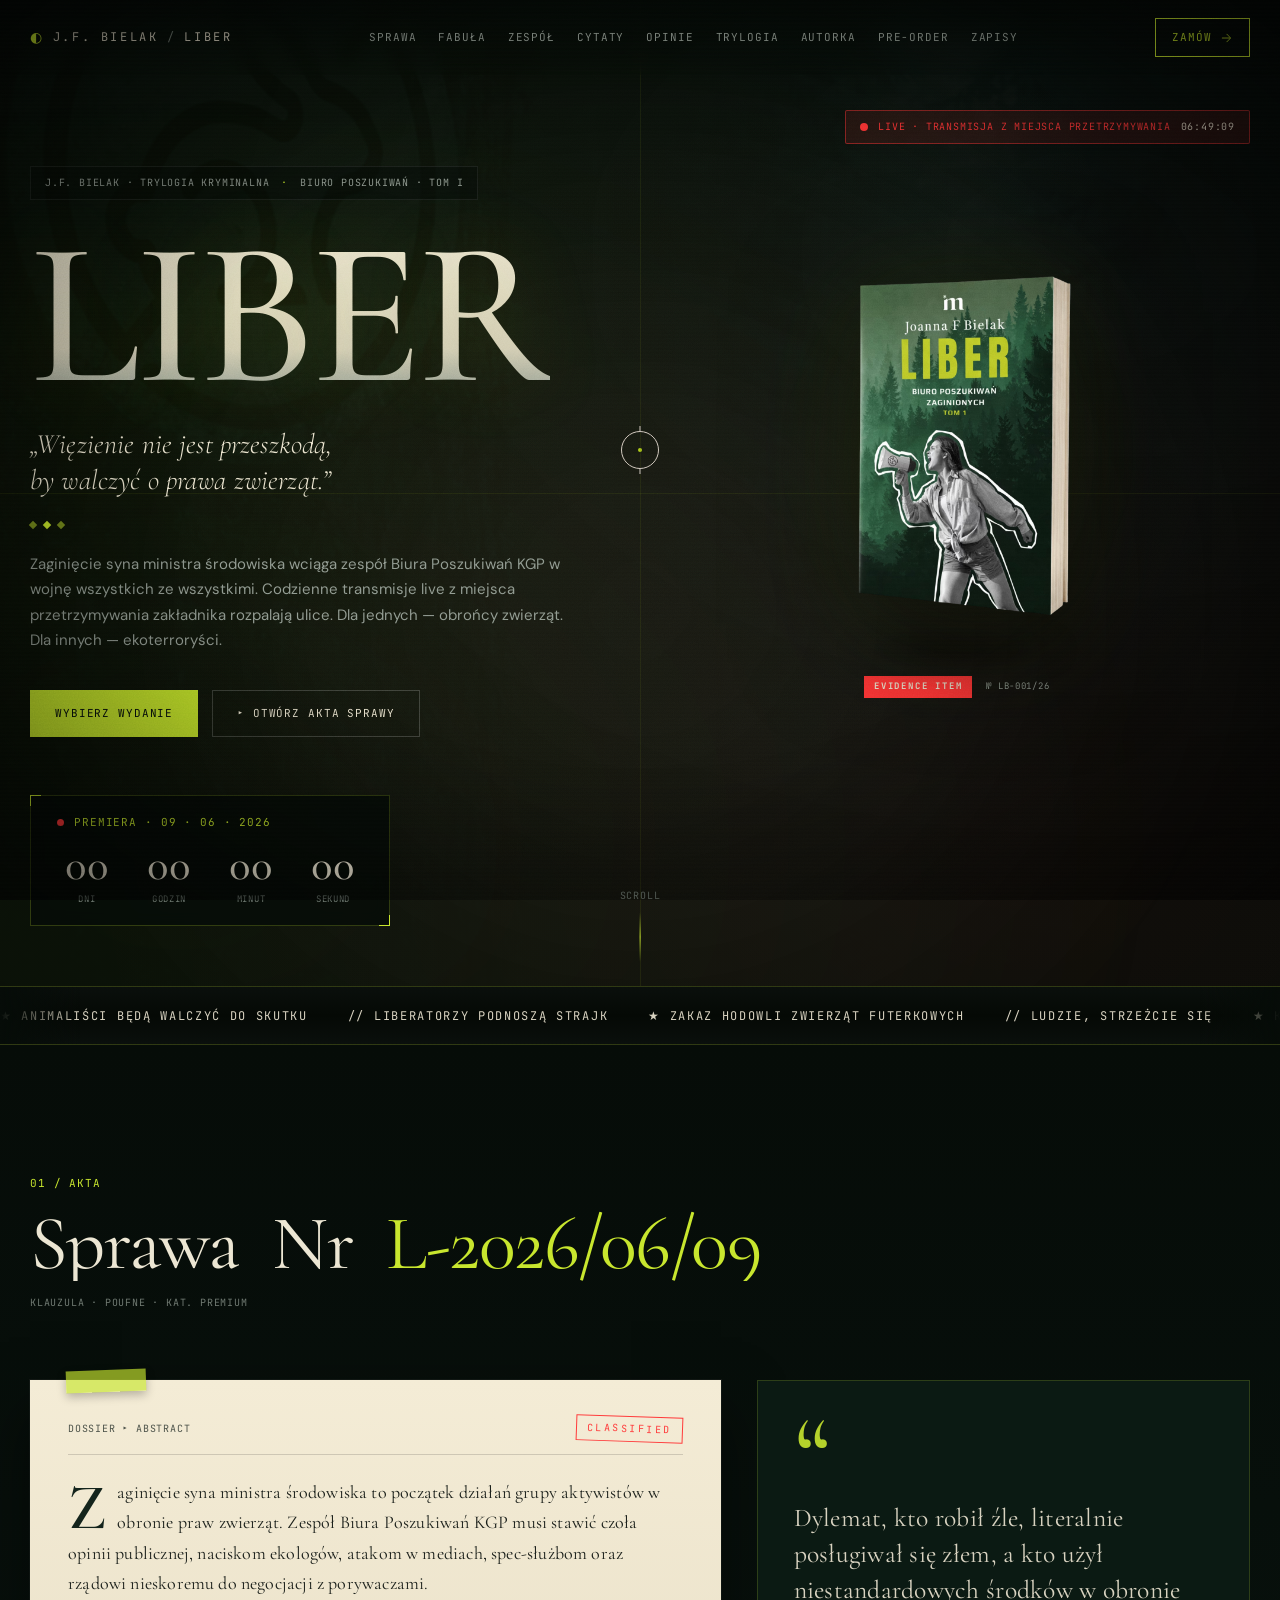
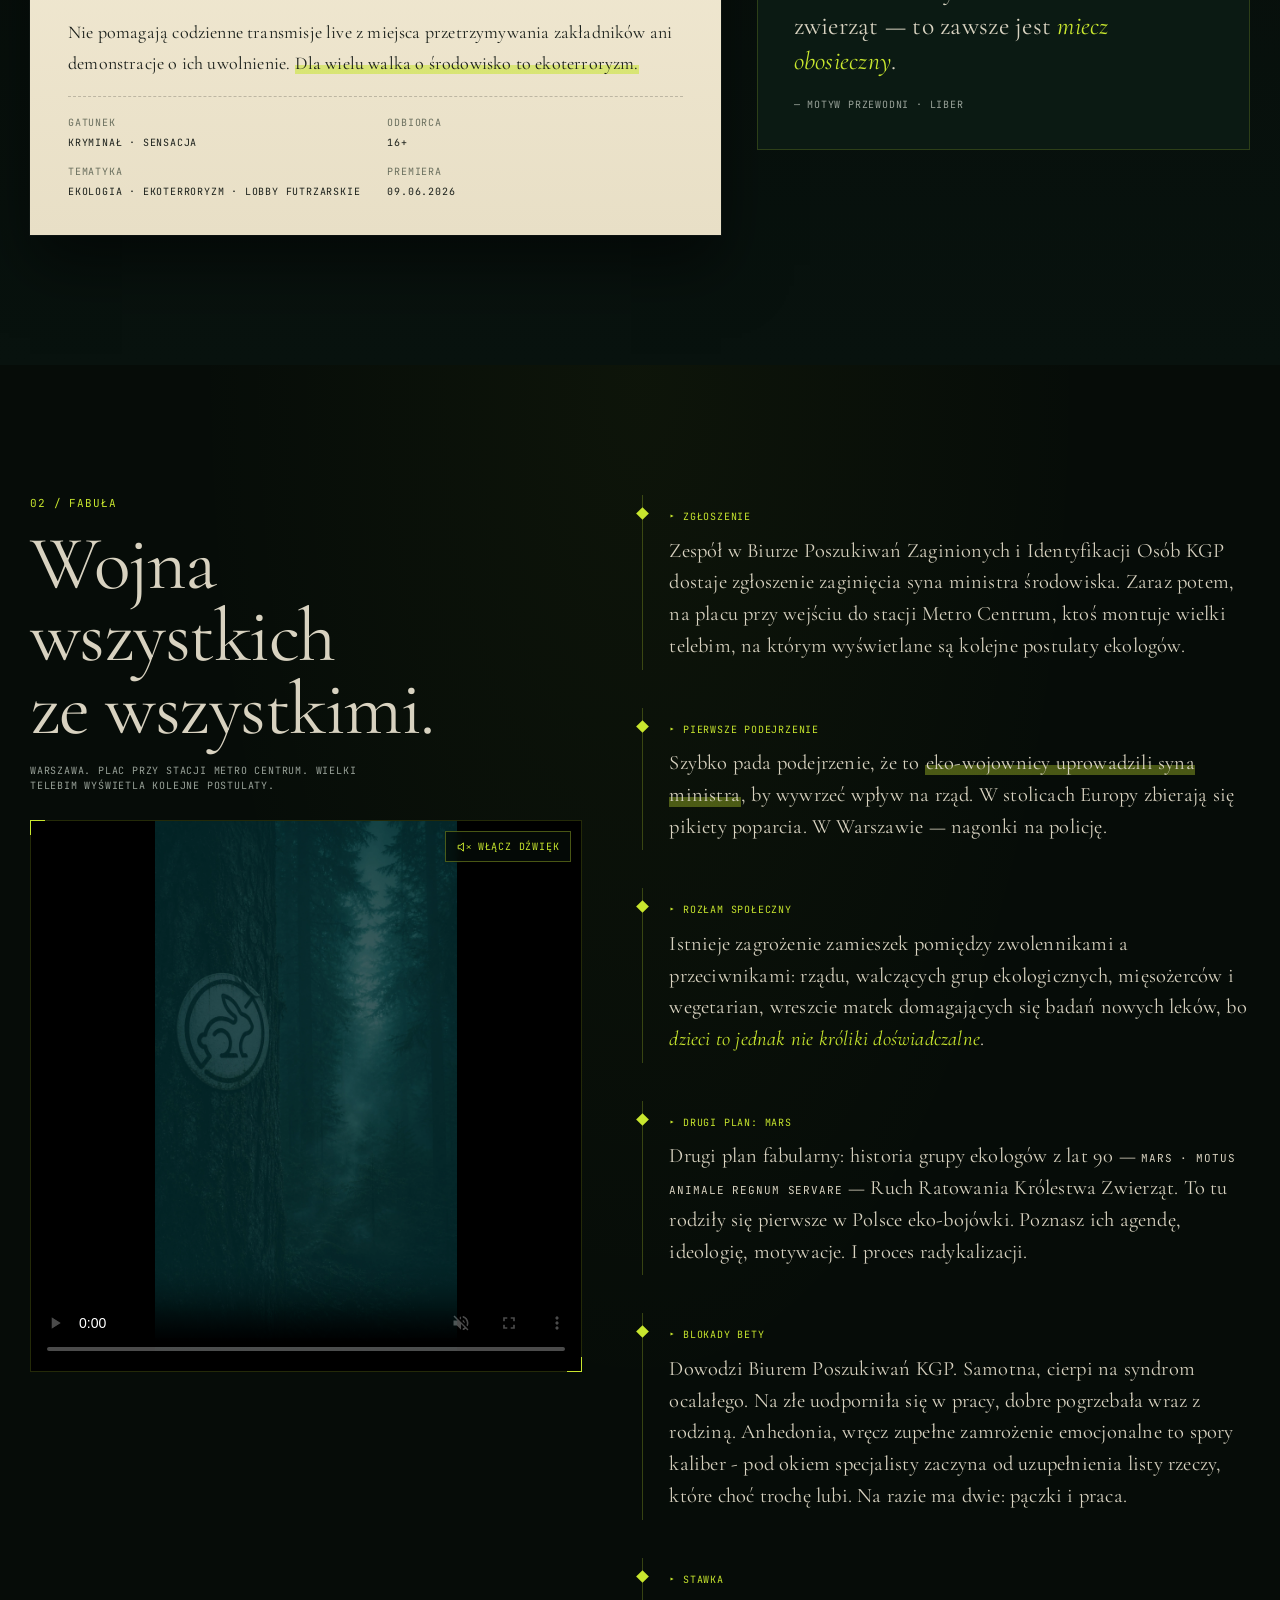
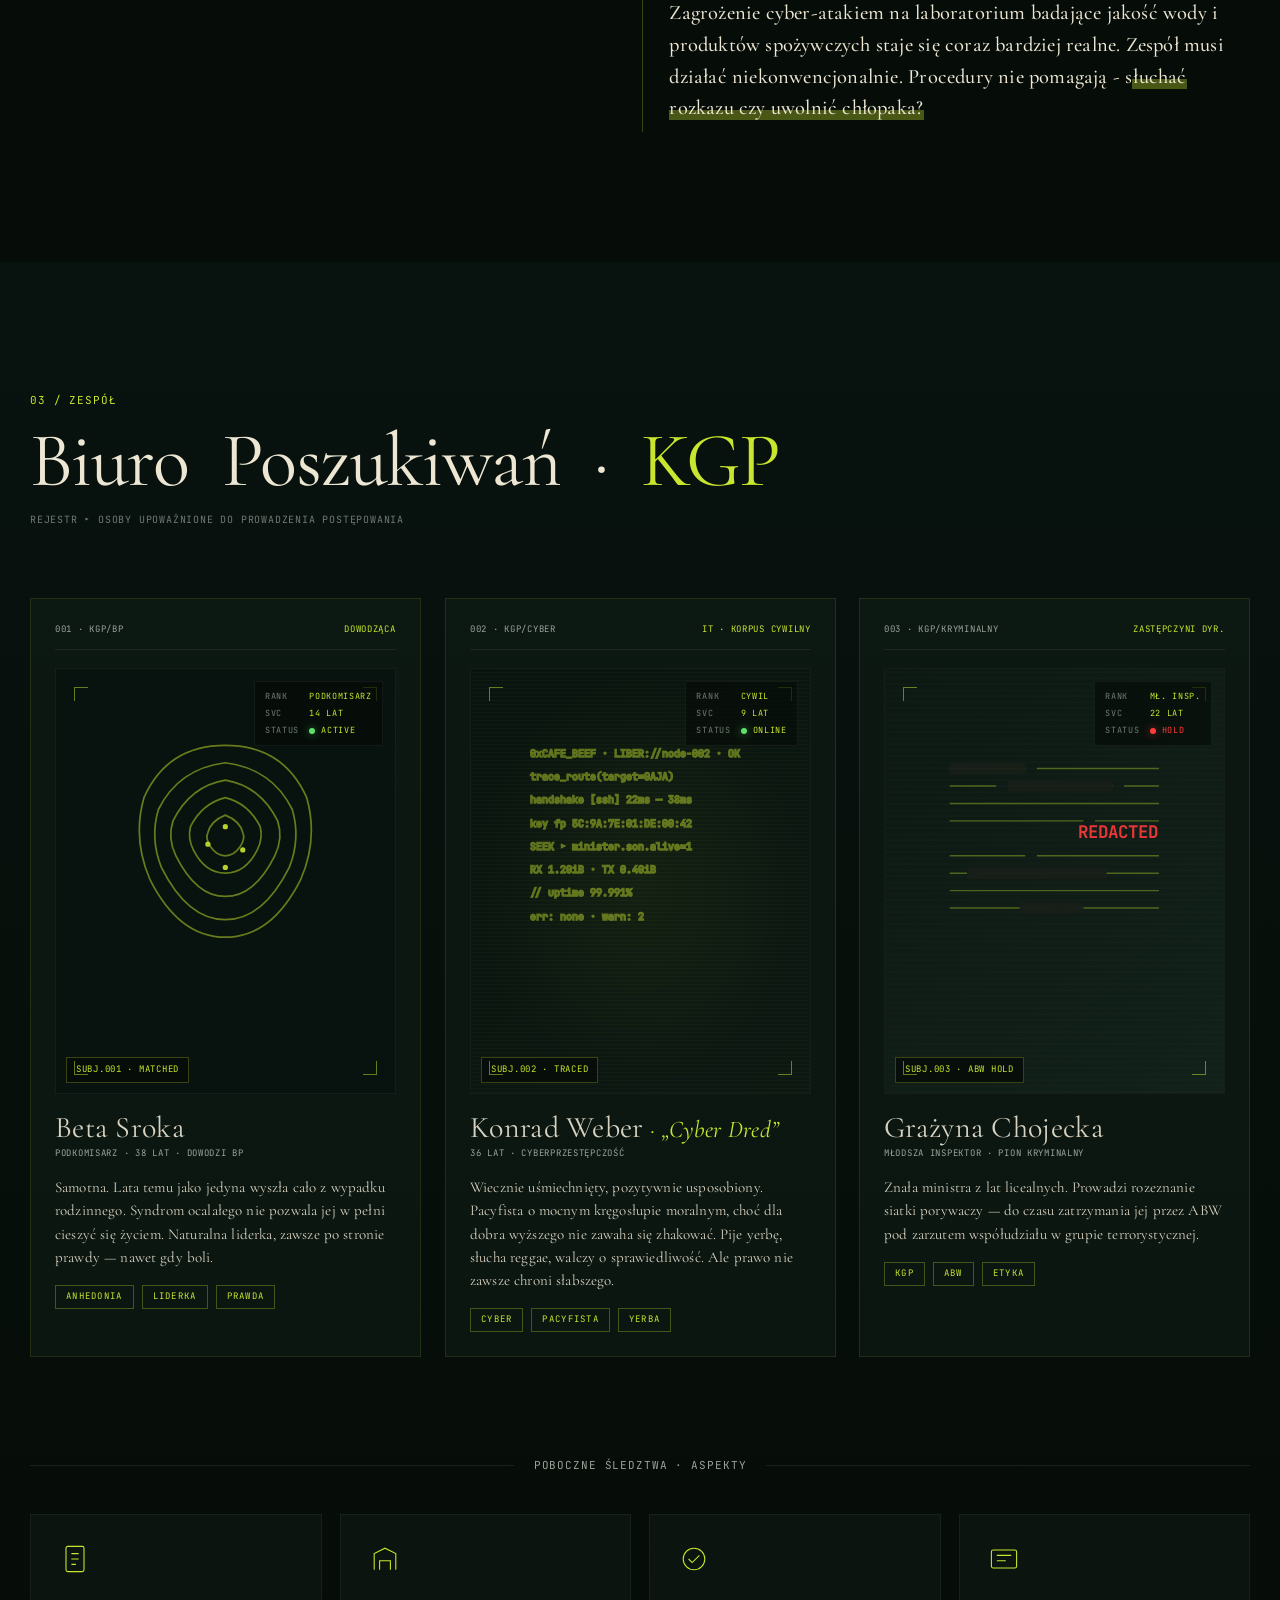
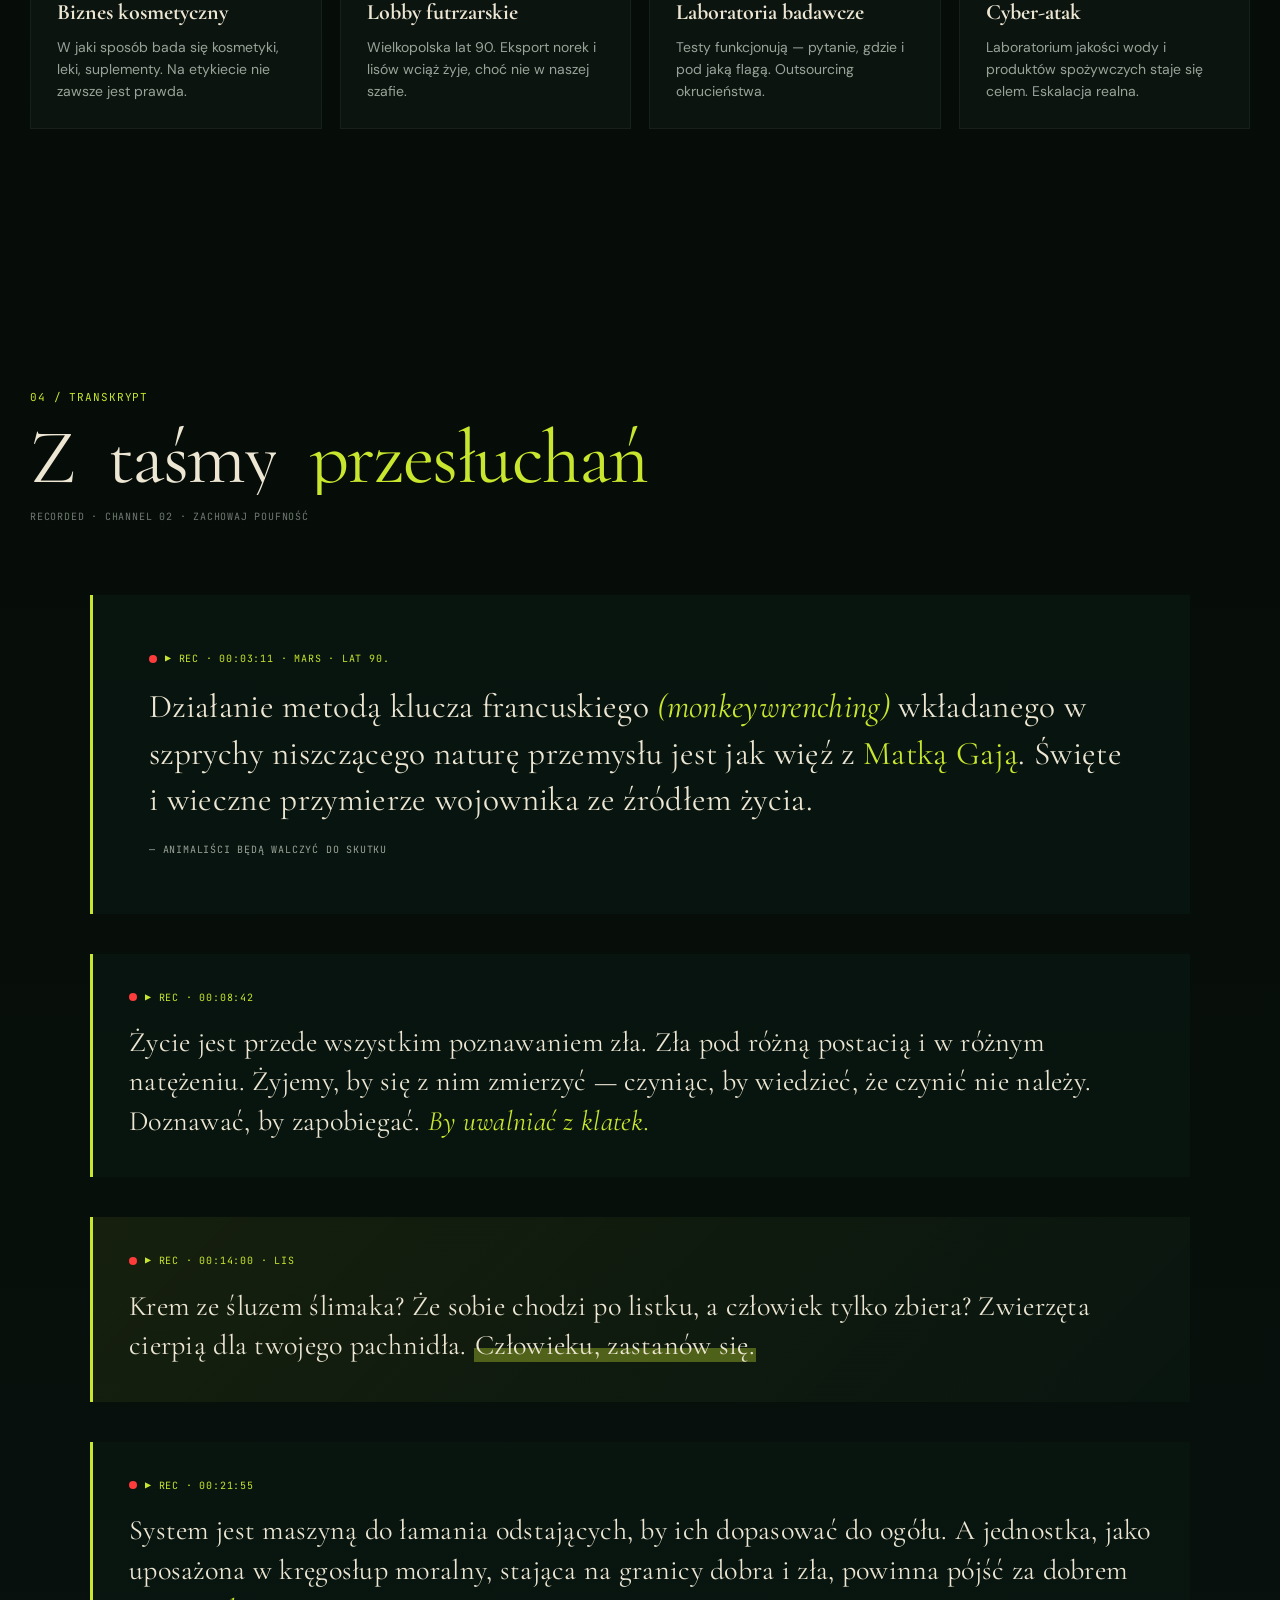
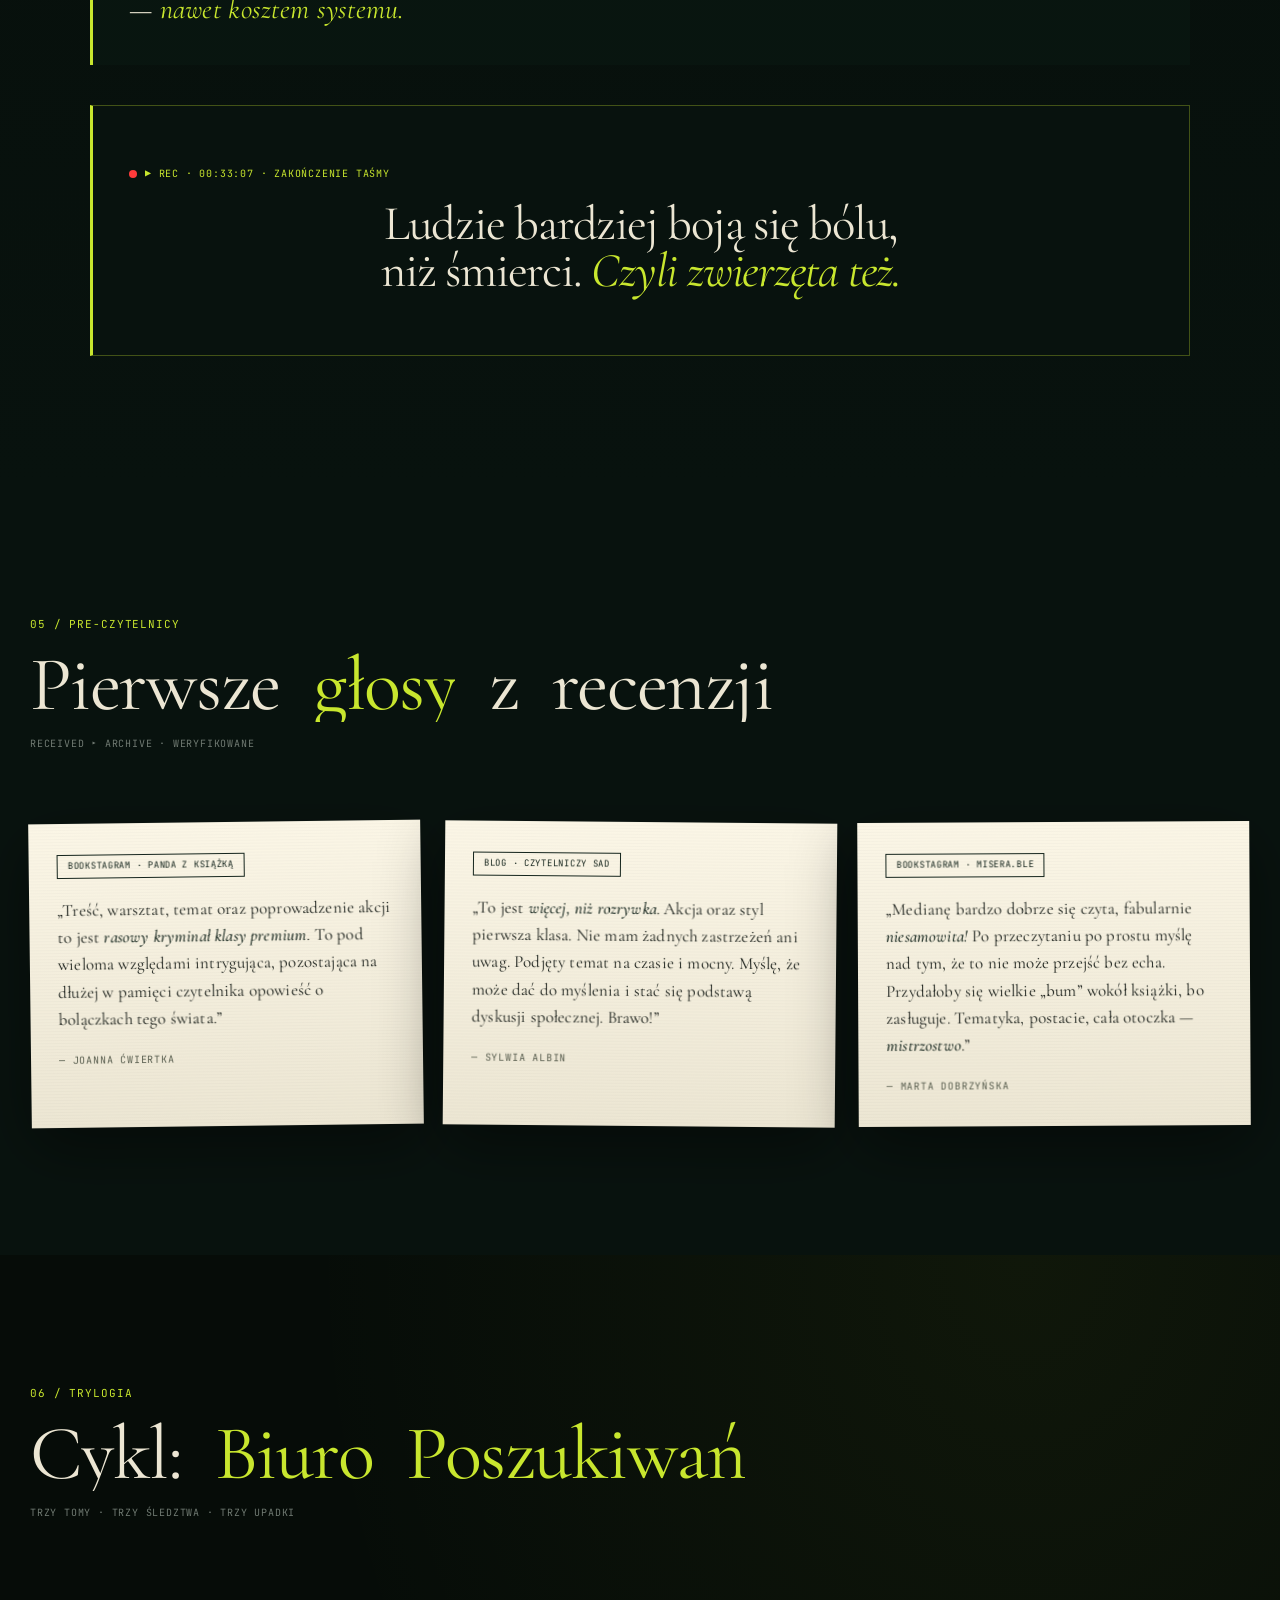
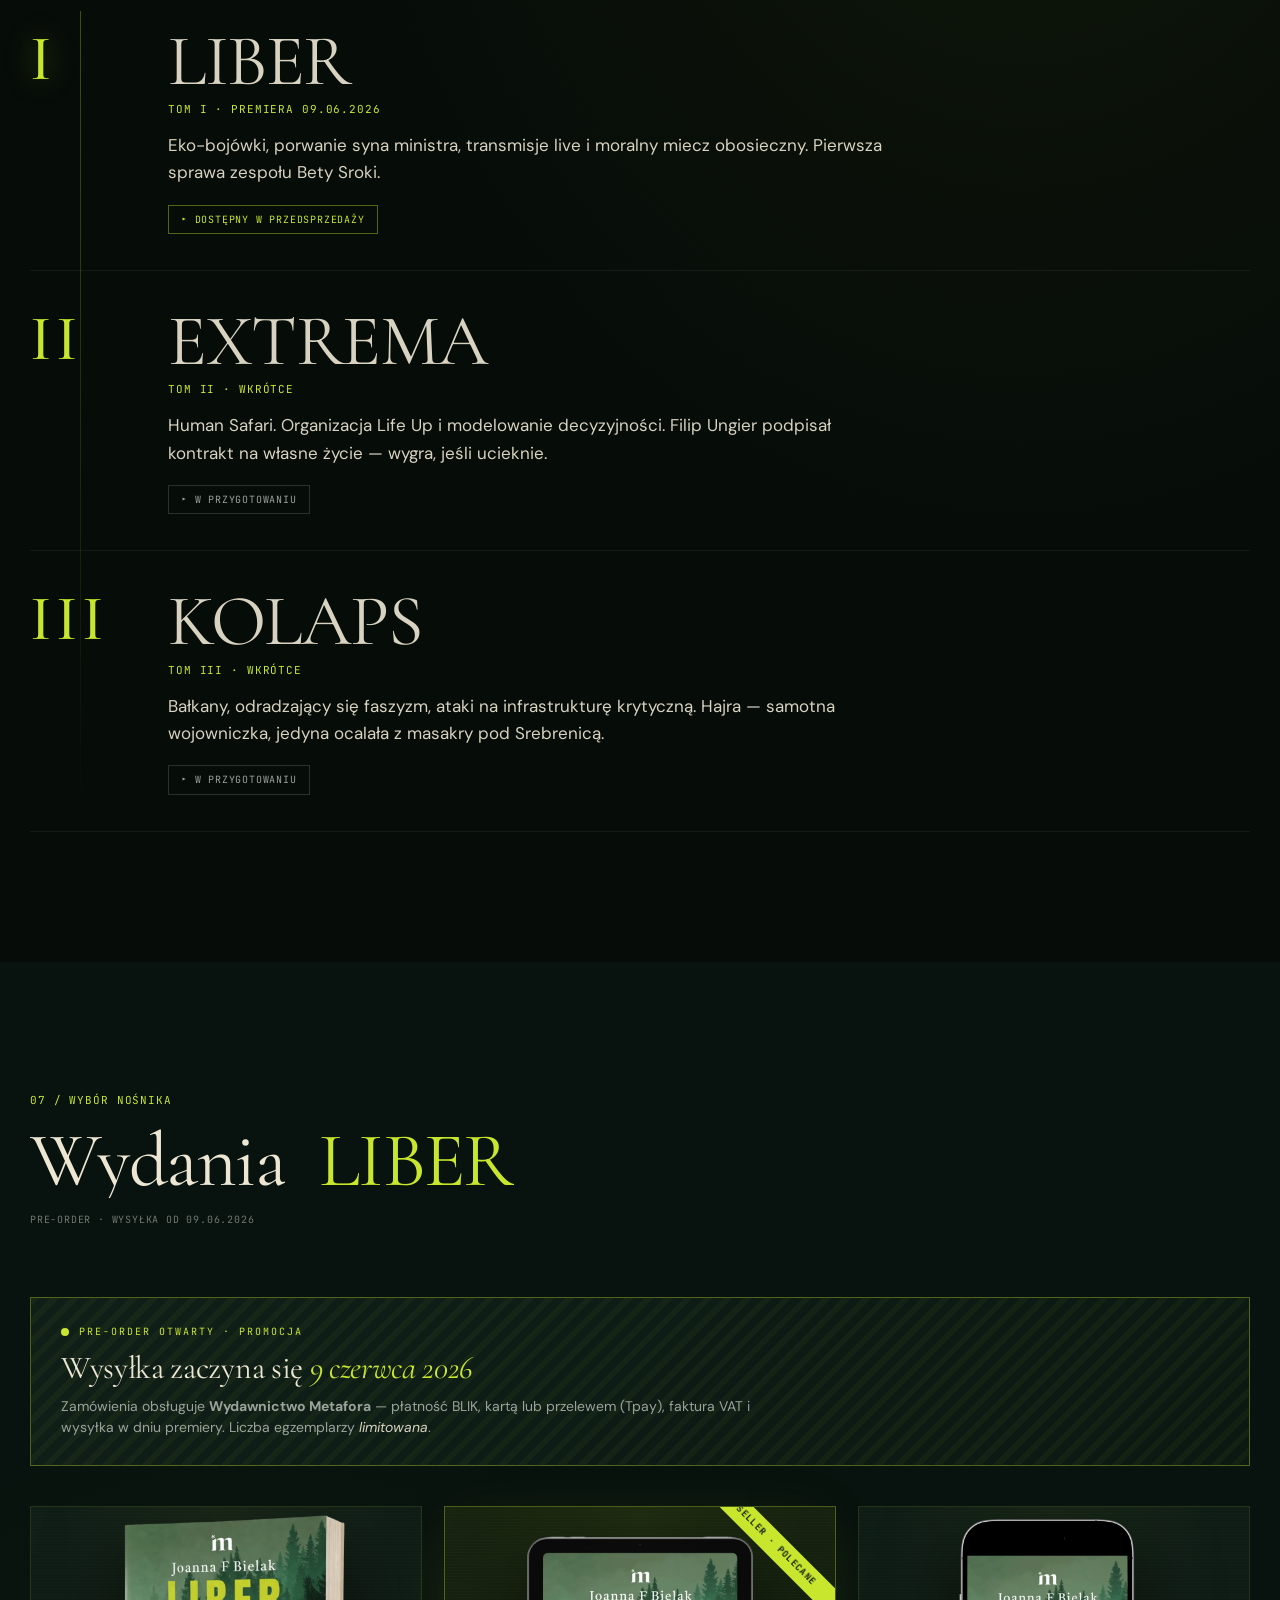
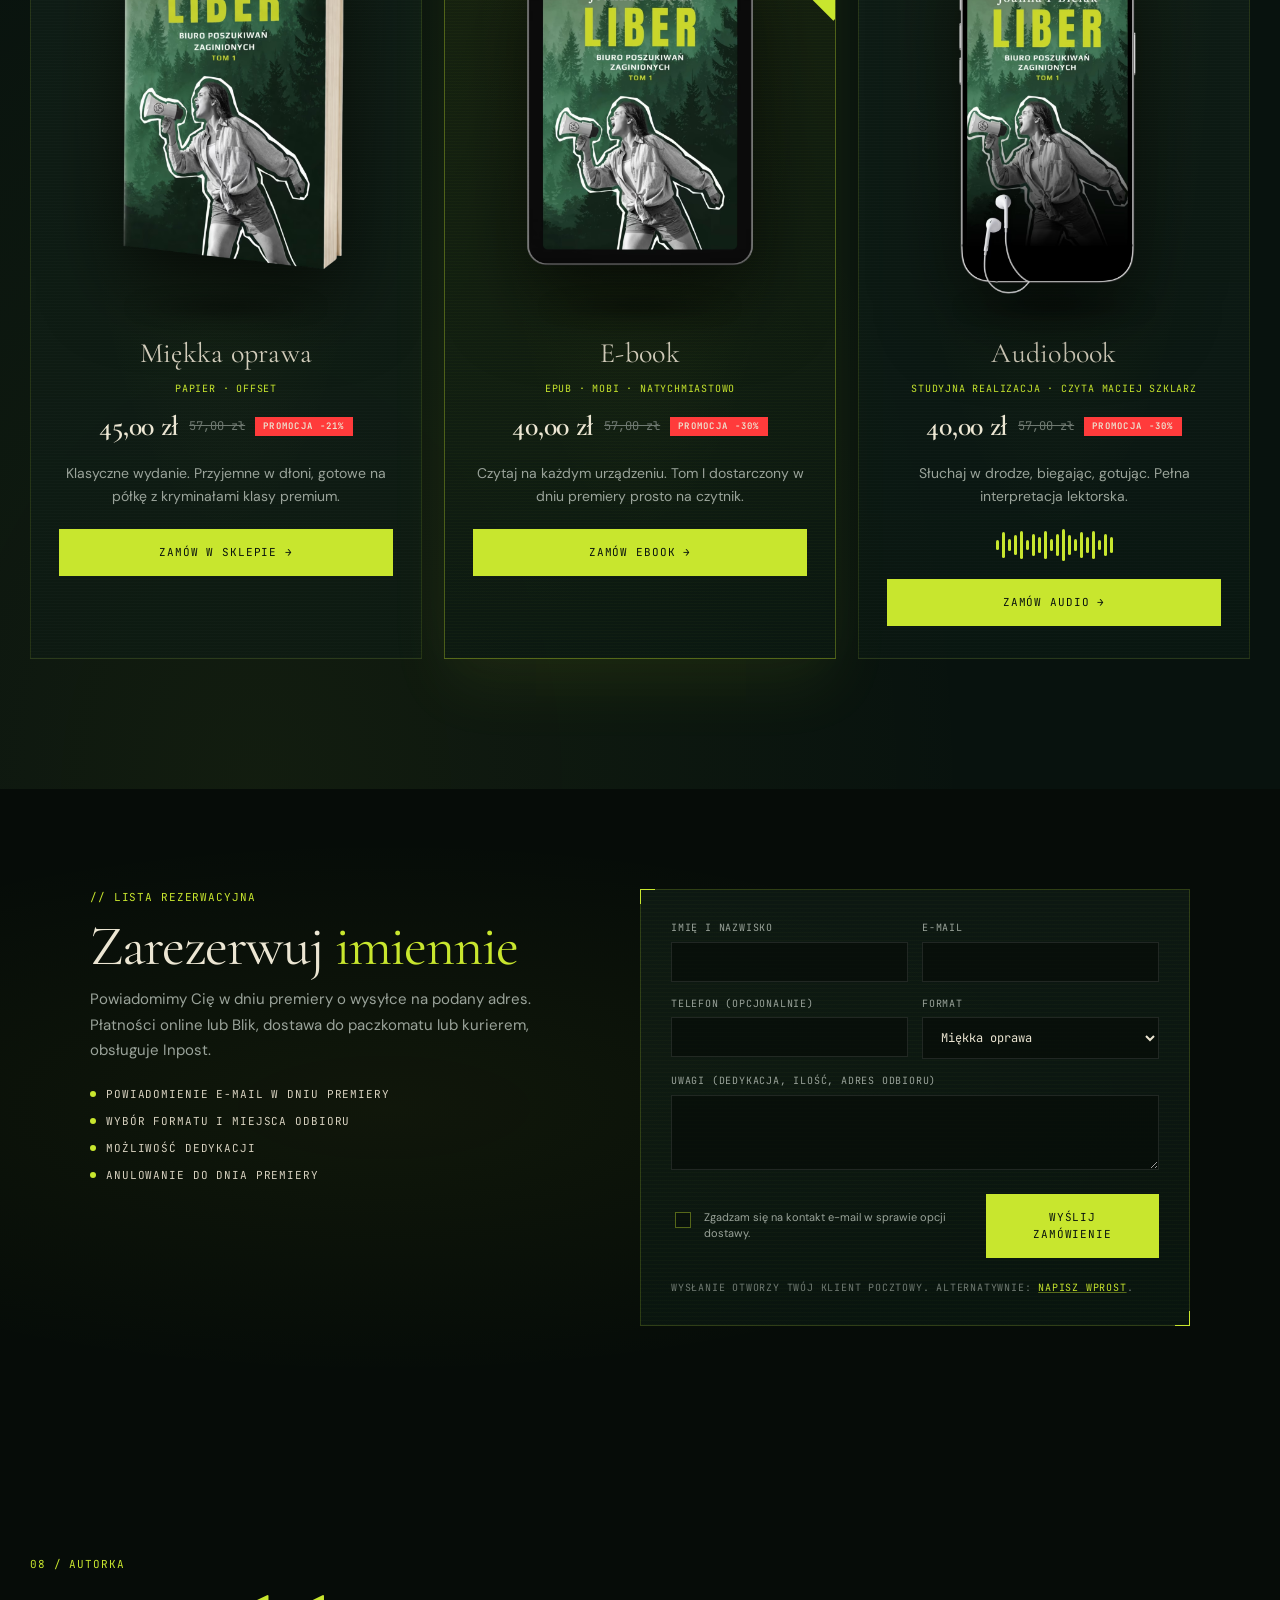
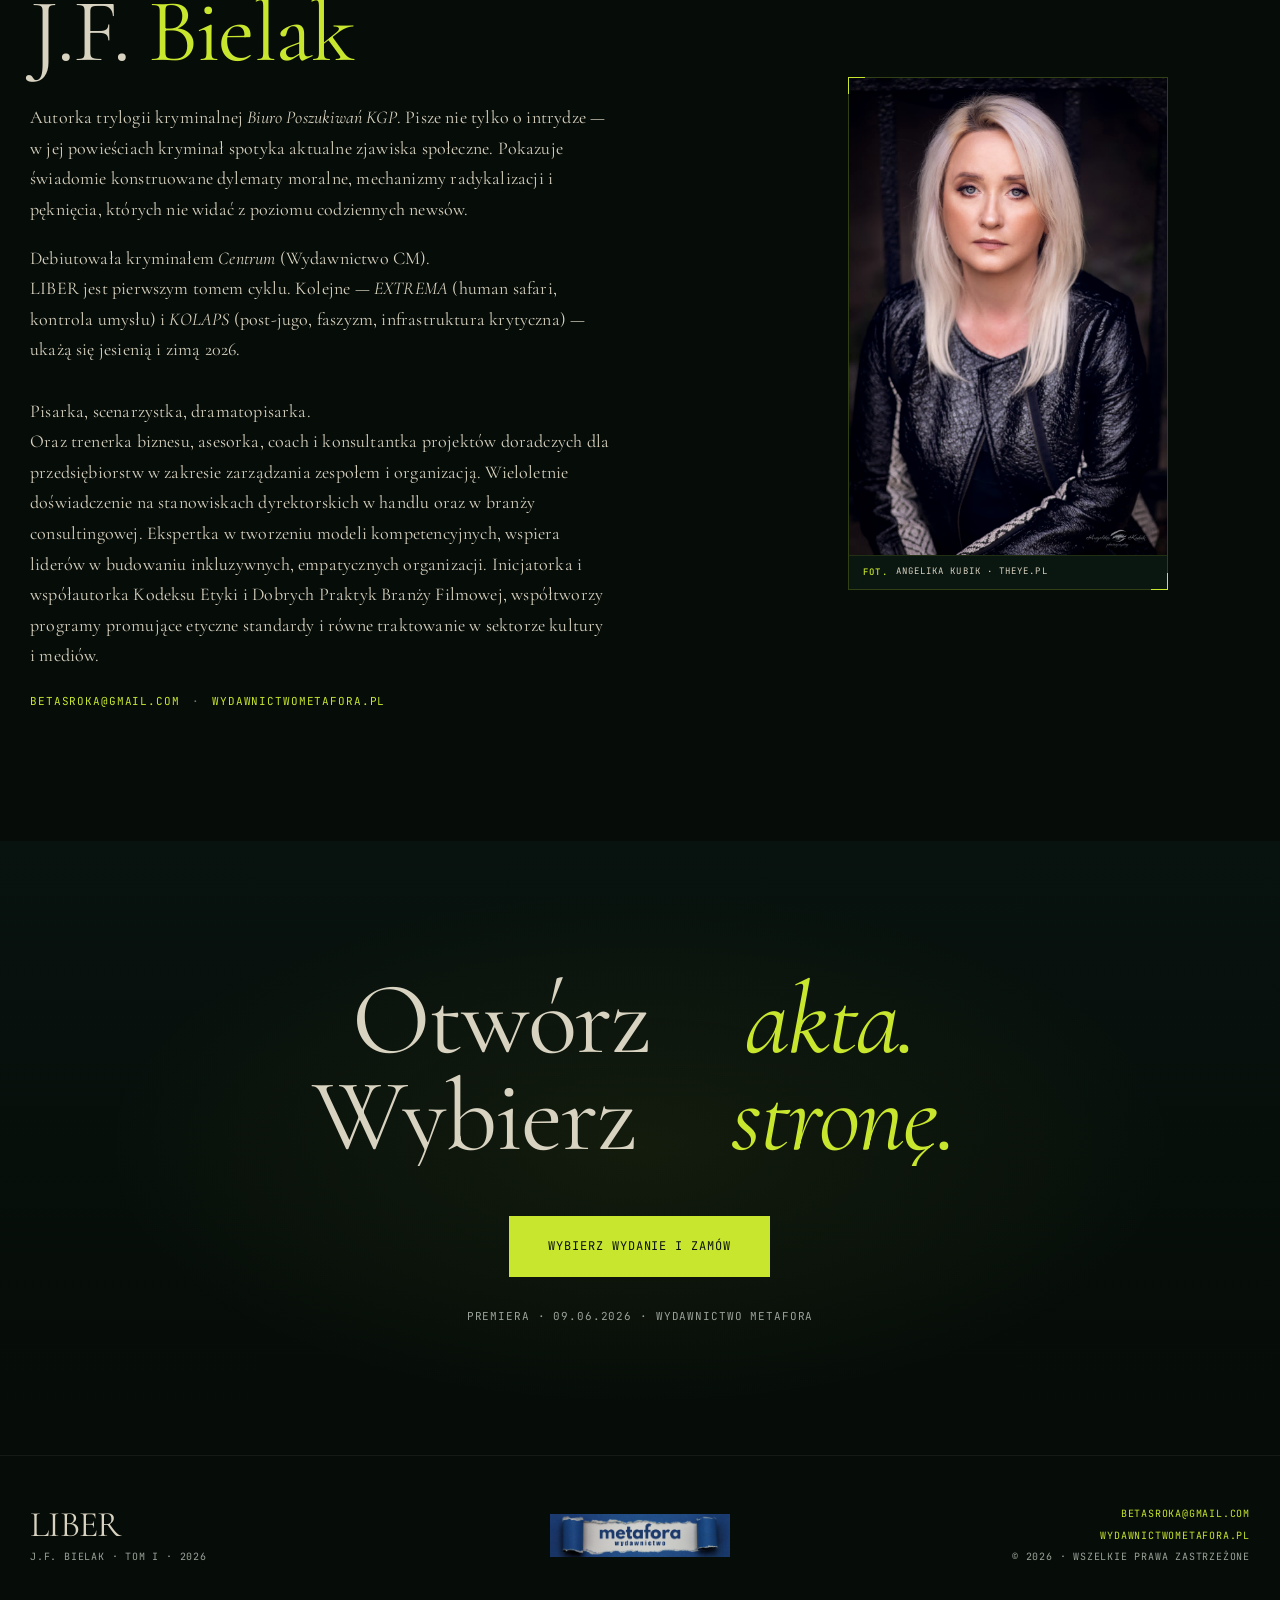
==== commit 62c63138: "feat(embed): nav scroll przez postMessage + ukryj sticky CTA w iframe A. Hash-linki w nav LIBER (#sp" ====
--- a/index.html
+++ b/index.html
@@ -11,7 +11,7 @@
 <link rel="preconnect" href="https://fonts.googleapis.com" />
 <link rel="preconnect" href="https://fonts.gstatic.com" crossorigin />
 <link href="https://fonts.googleapis.com/css2?family=Cormorant+Garamond:wght@300;400;500;600;700&family=DM+Sans:wght@300;400;500;600;700&family=JetBrains+Mono:wght@300;400;500;700&display=swap" rel="stylesheet" />
-<link rel="stylesheet" href="styles.css?v=14" />
+<link rel="stylesheet" href="styles.css?v=15" />
 </head>
 <body>
 
@@ -821,6 +821,6 @@
   </div>
 </footer>
 
-<script src="script.js?v=19"></script>
+<script src="script.js?v=20"></script>
 </body>
 </html>
--- a/styles.css
+++ b/styles.css
@@ -44,6 +44,8 @@
 html.liber-embedded button,
 html.liber-embedded .btn,
 html.liber-embedded [role="button"] { cursor: pointer !important; }
+/* Sticky CTA bezuzyteczne w iframe (sticky wzgledem viewport iframe, nie outer page) */
+html.liber-embedded .sticky-cta { display: none !important; }
 
 .sr-only {
   position: absolute !important;
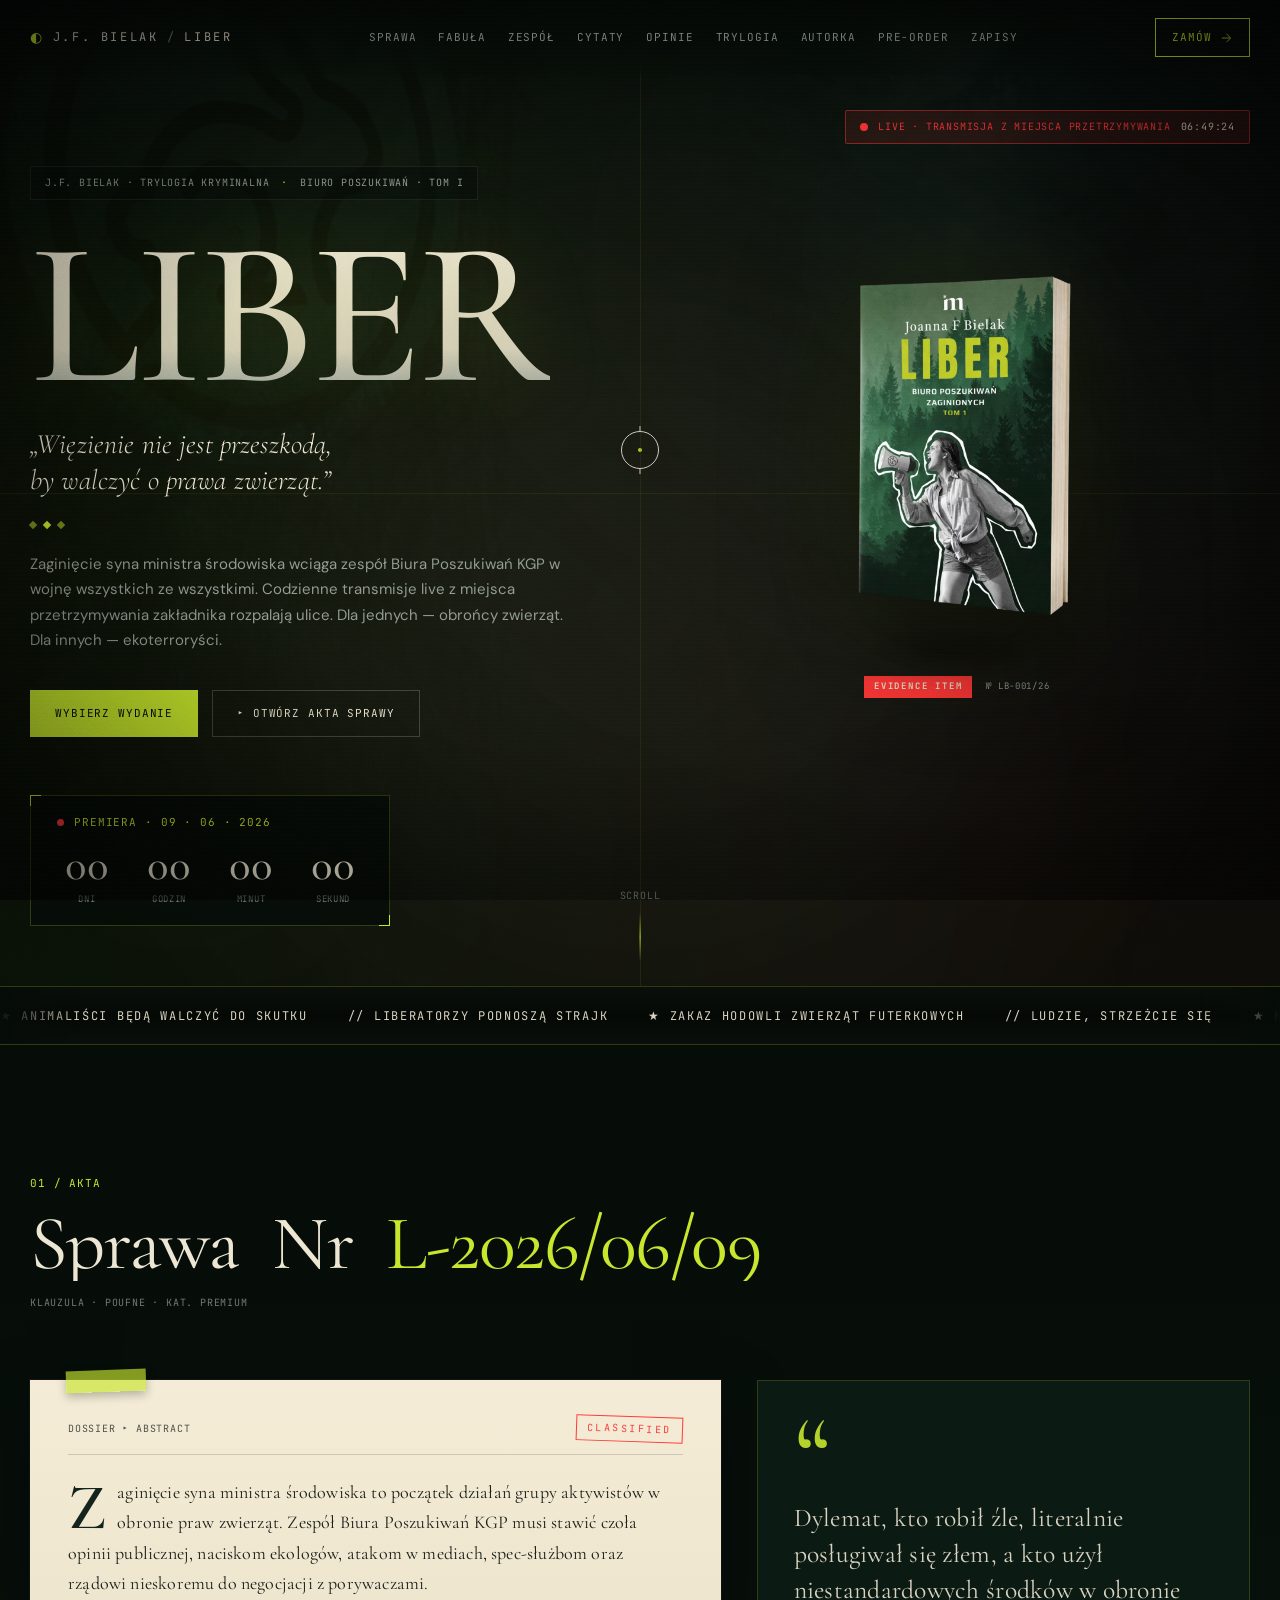
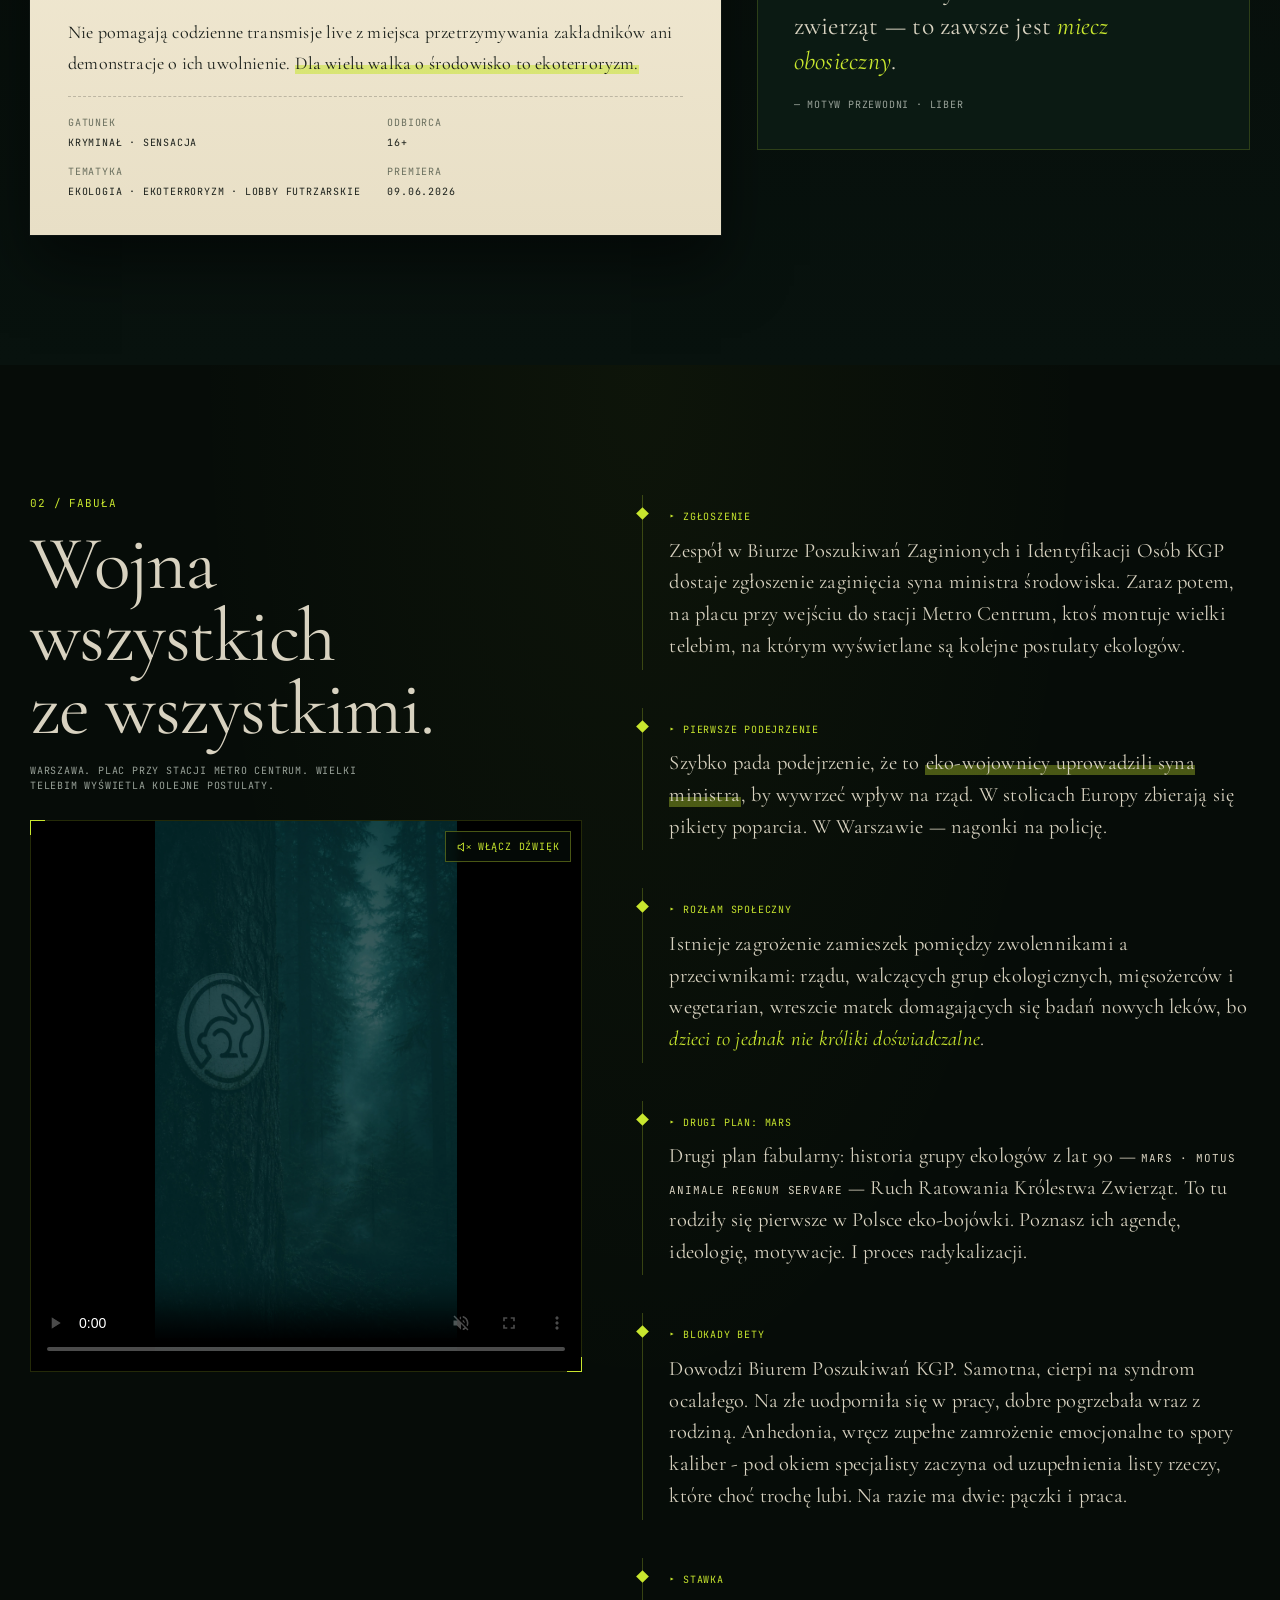
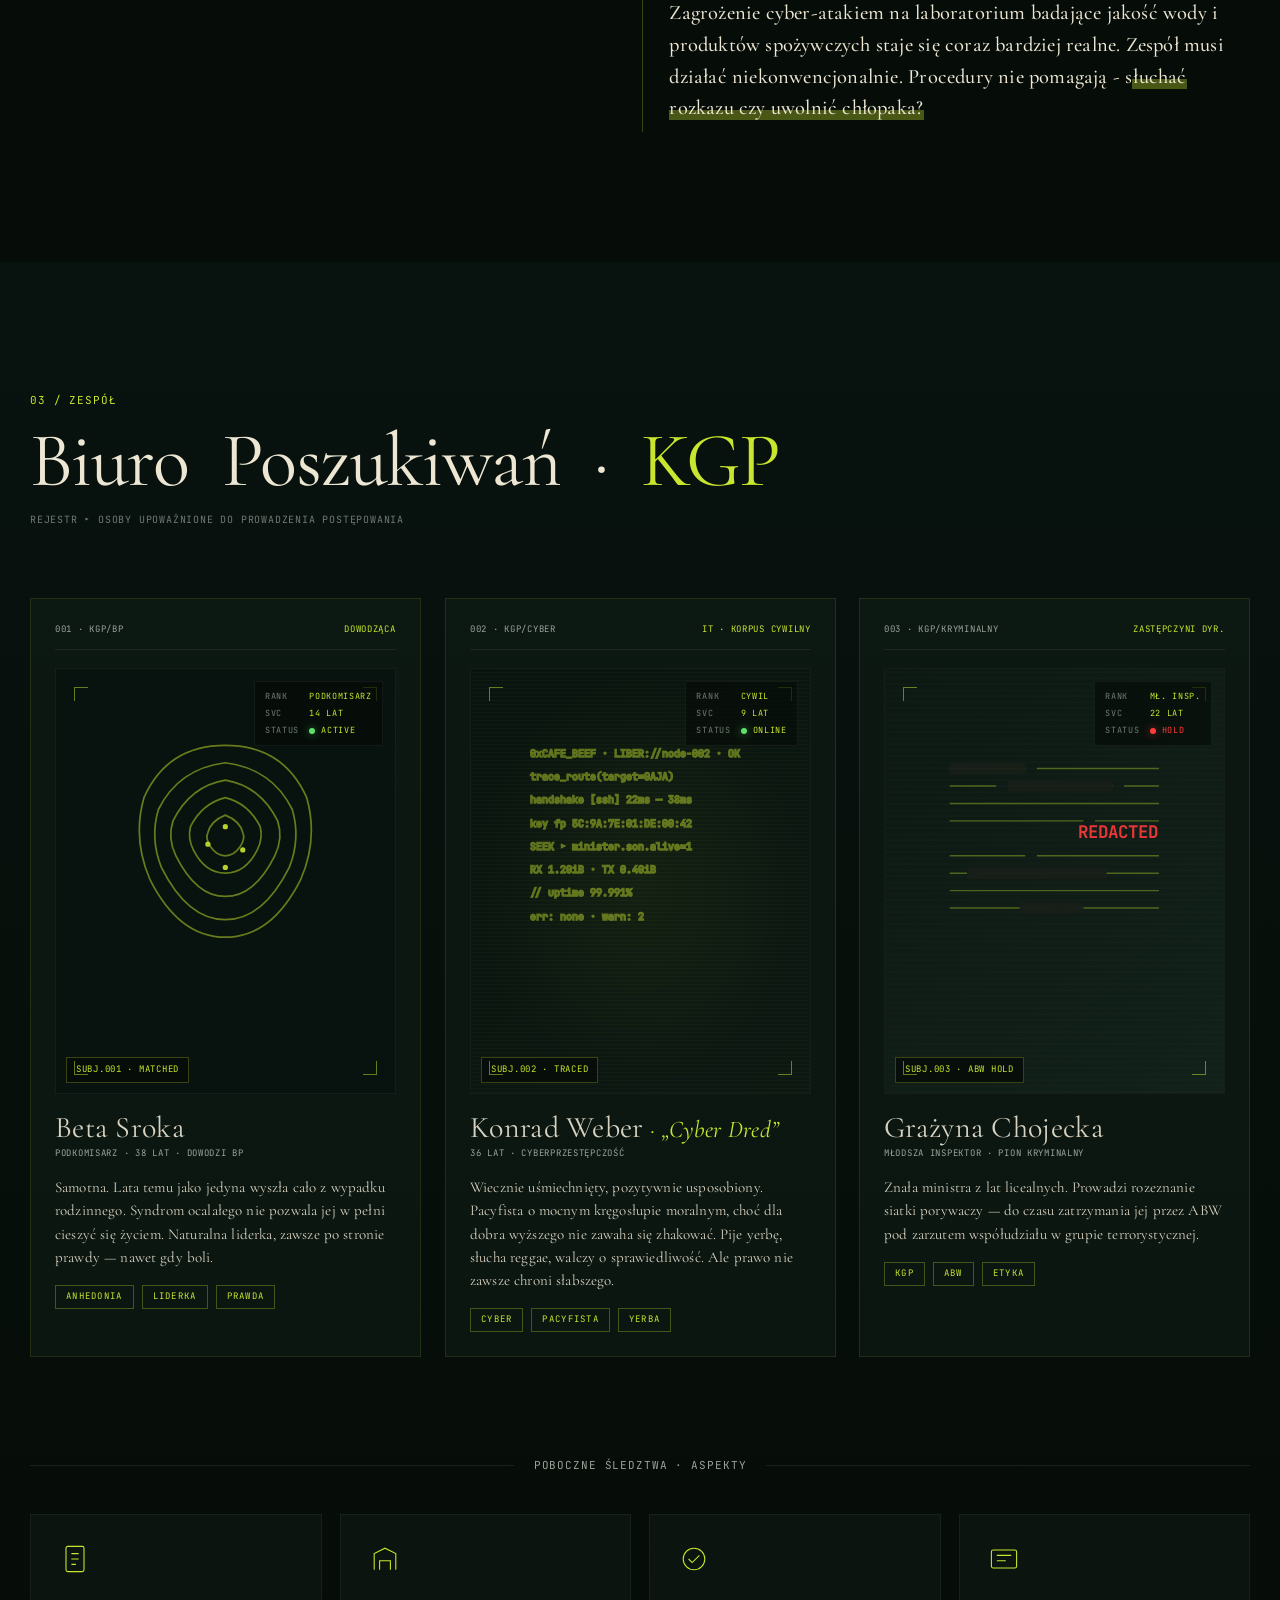
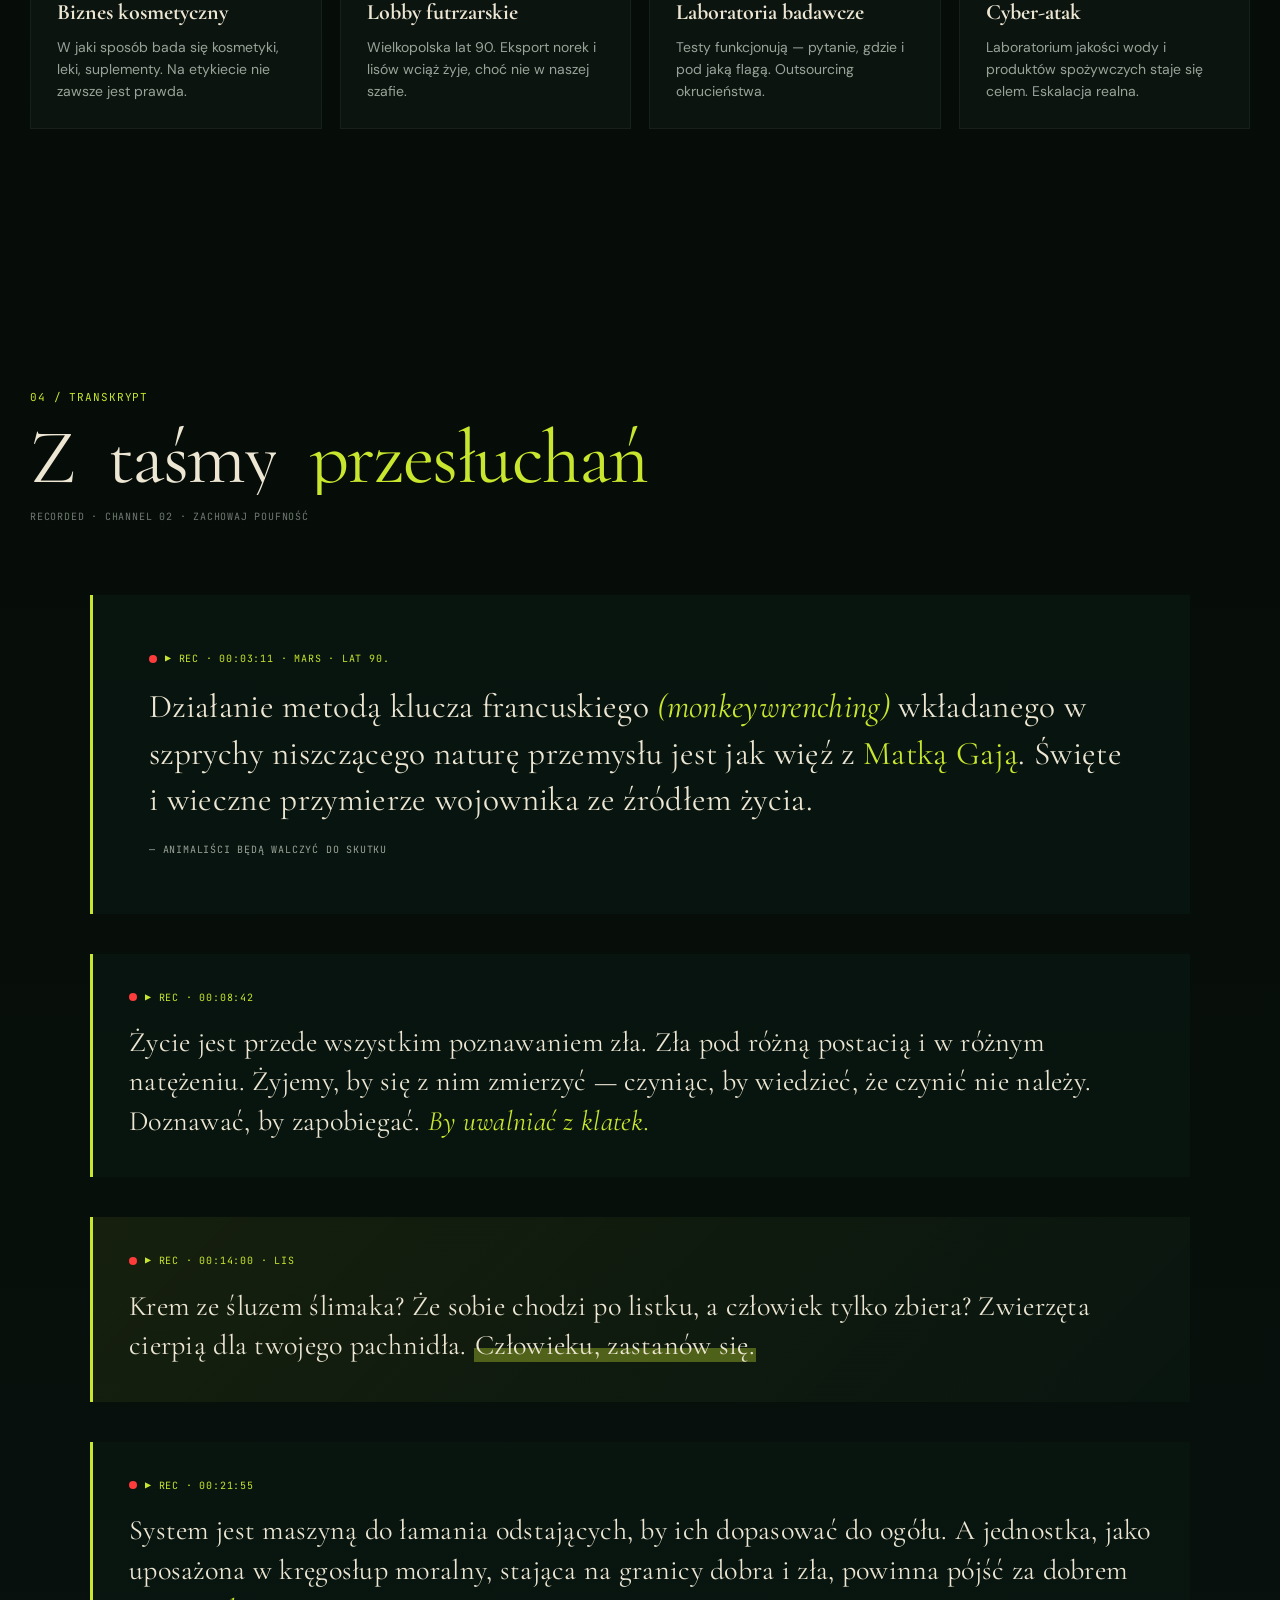
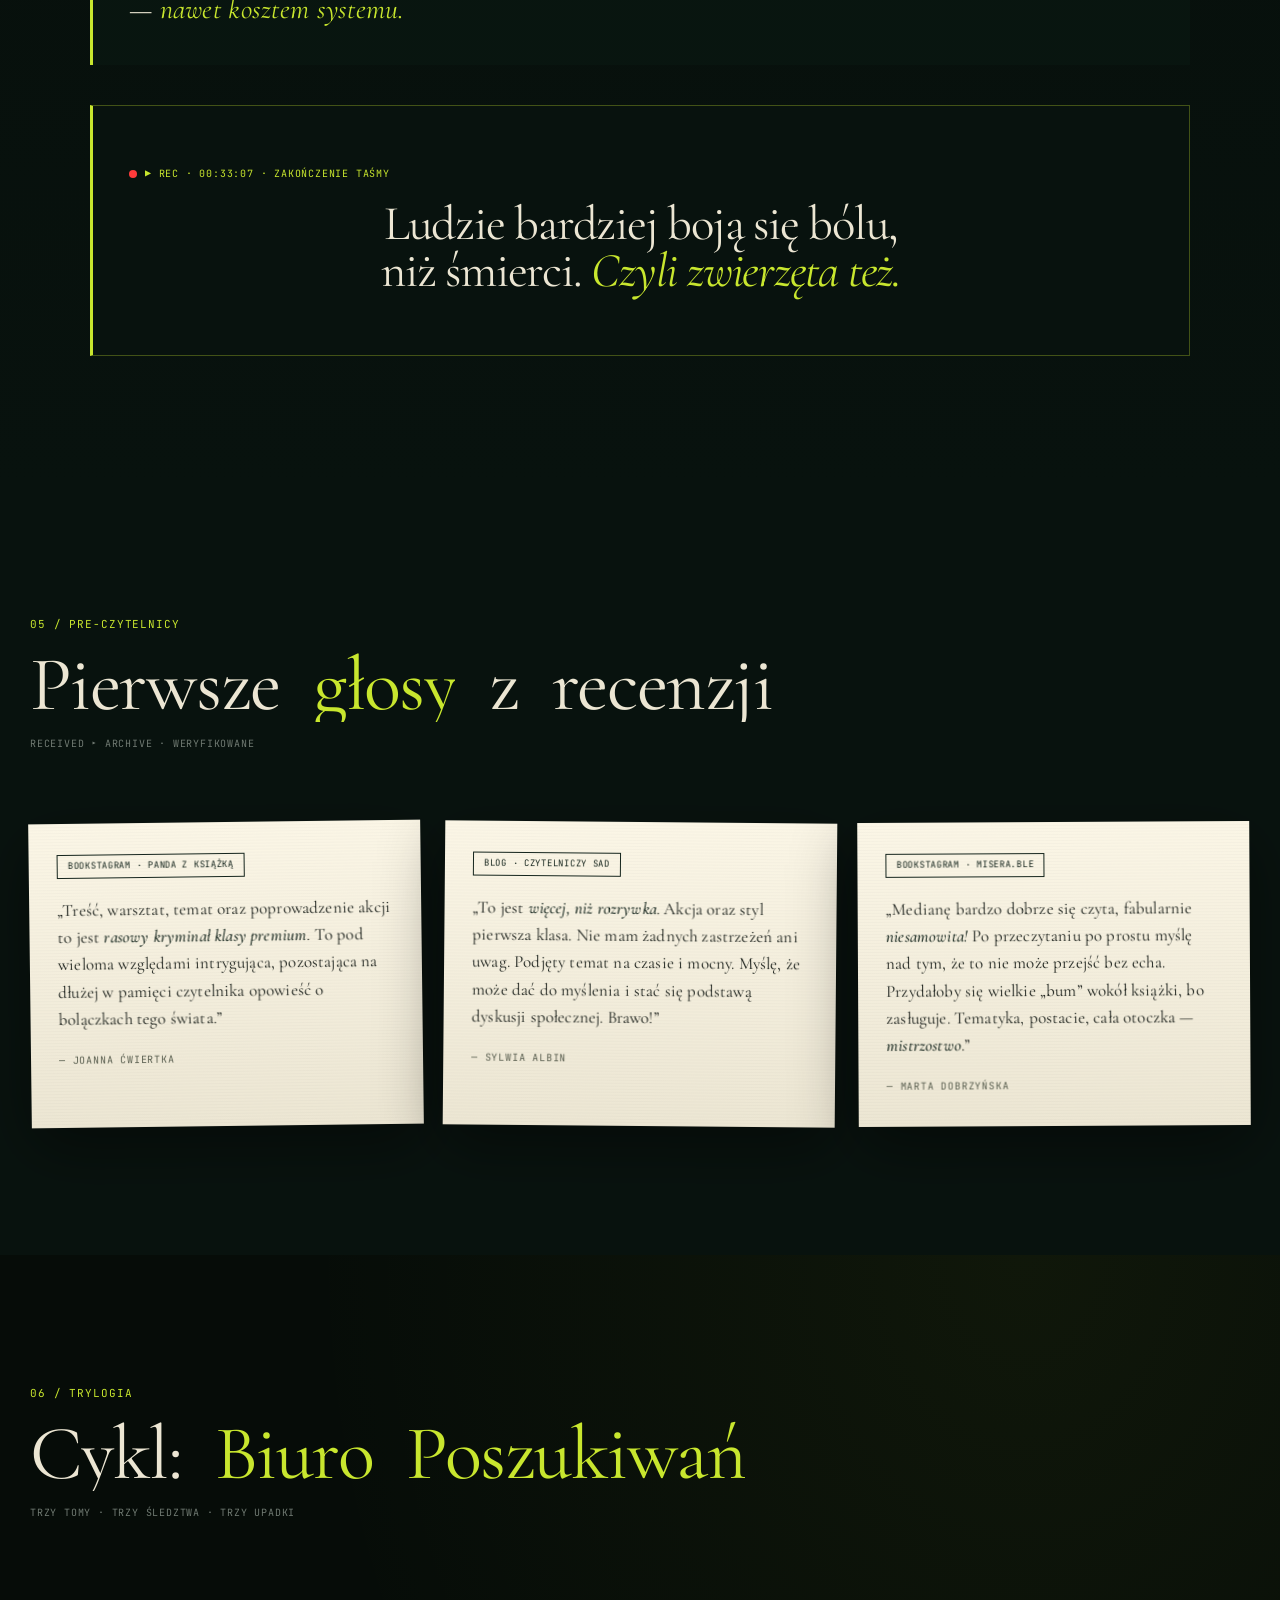
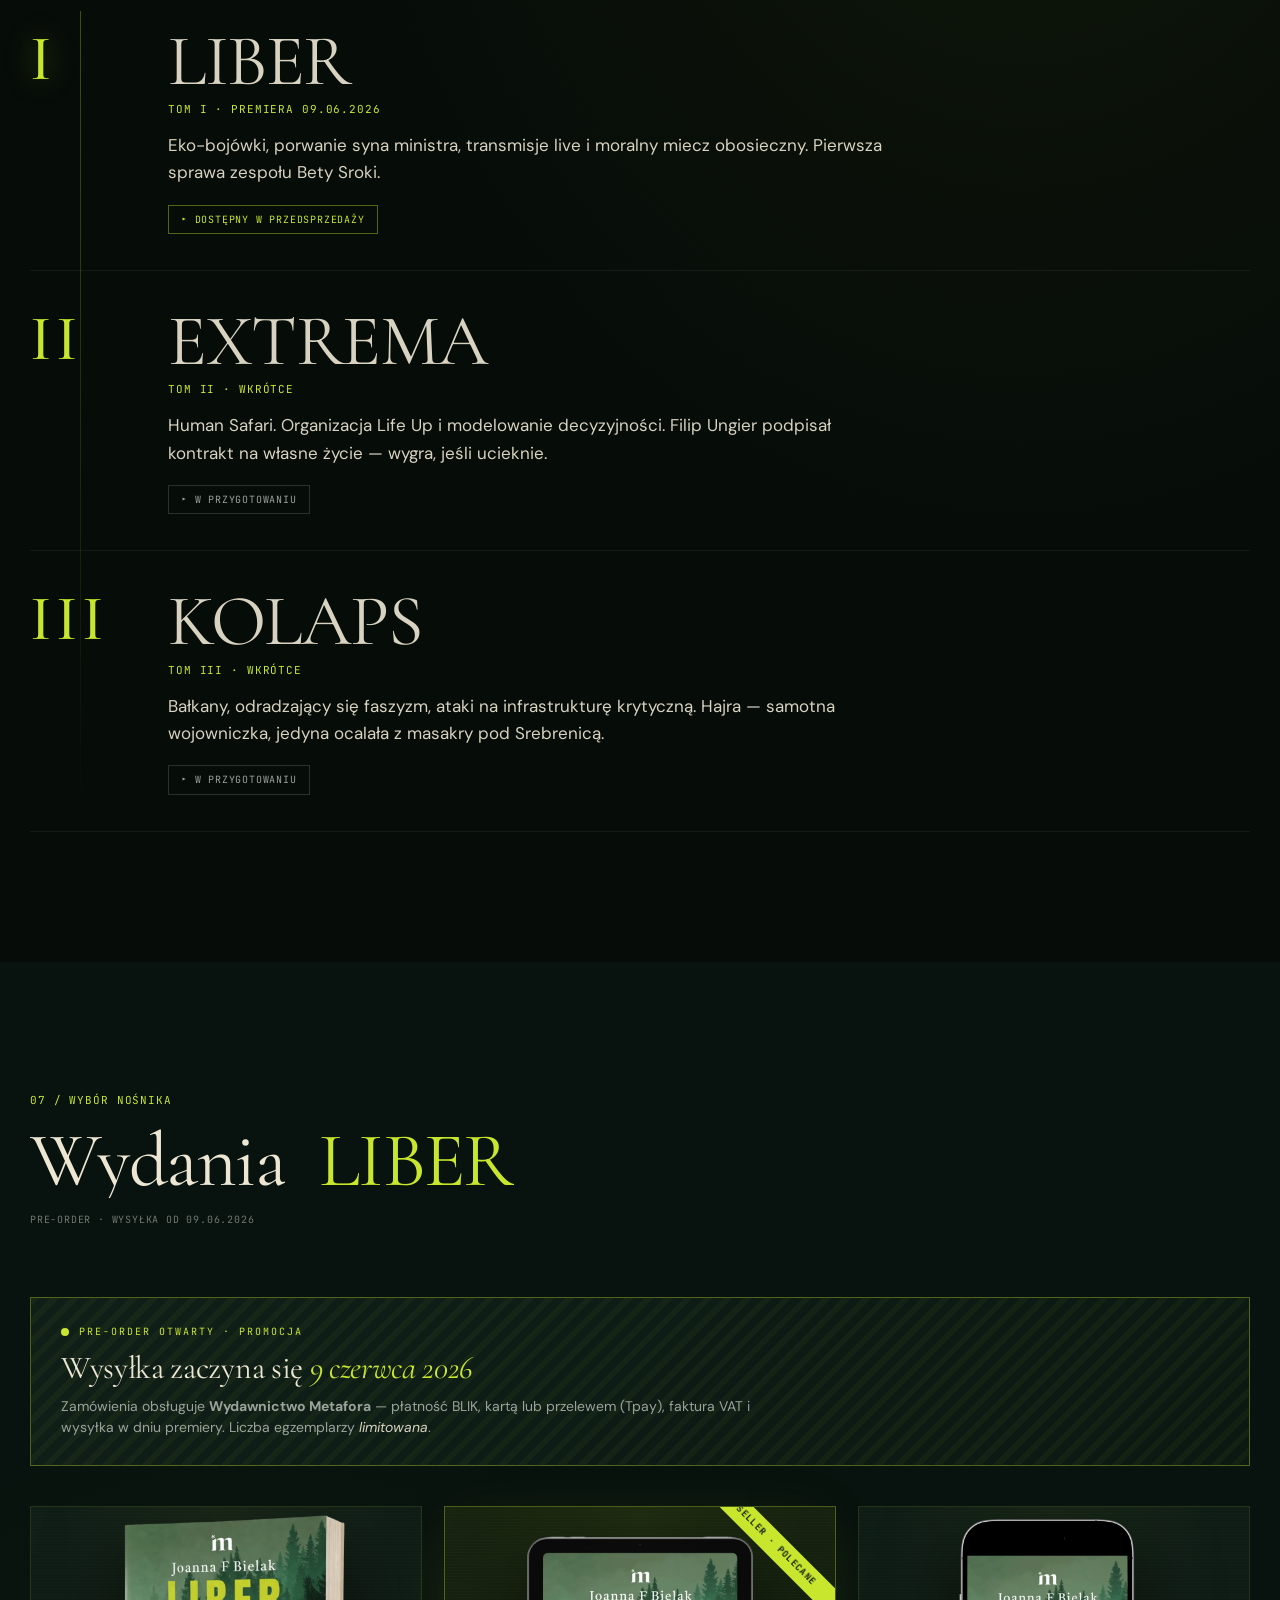
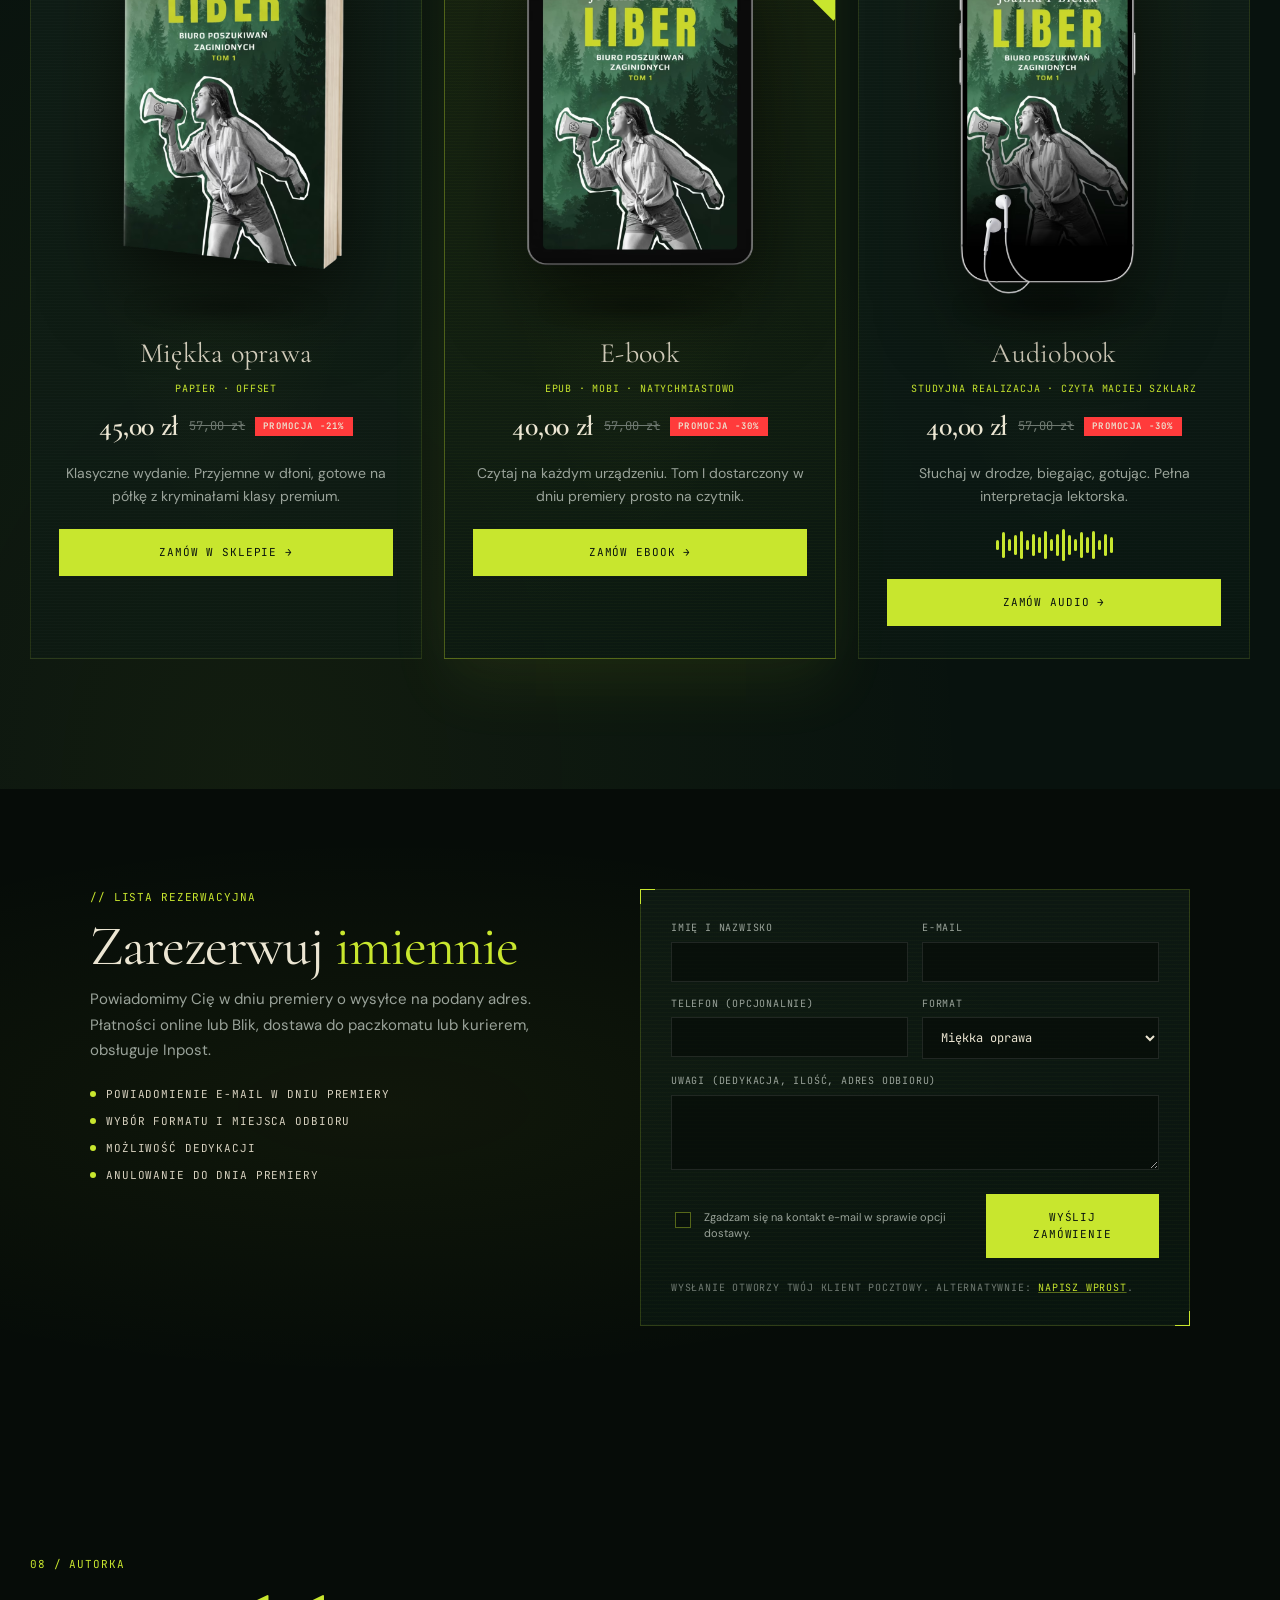
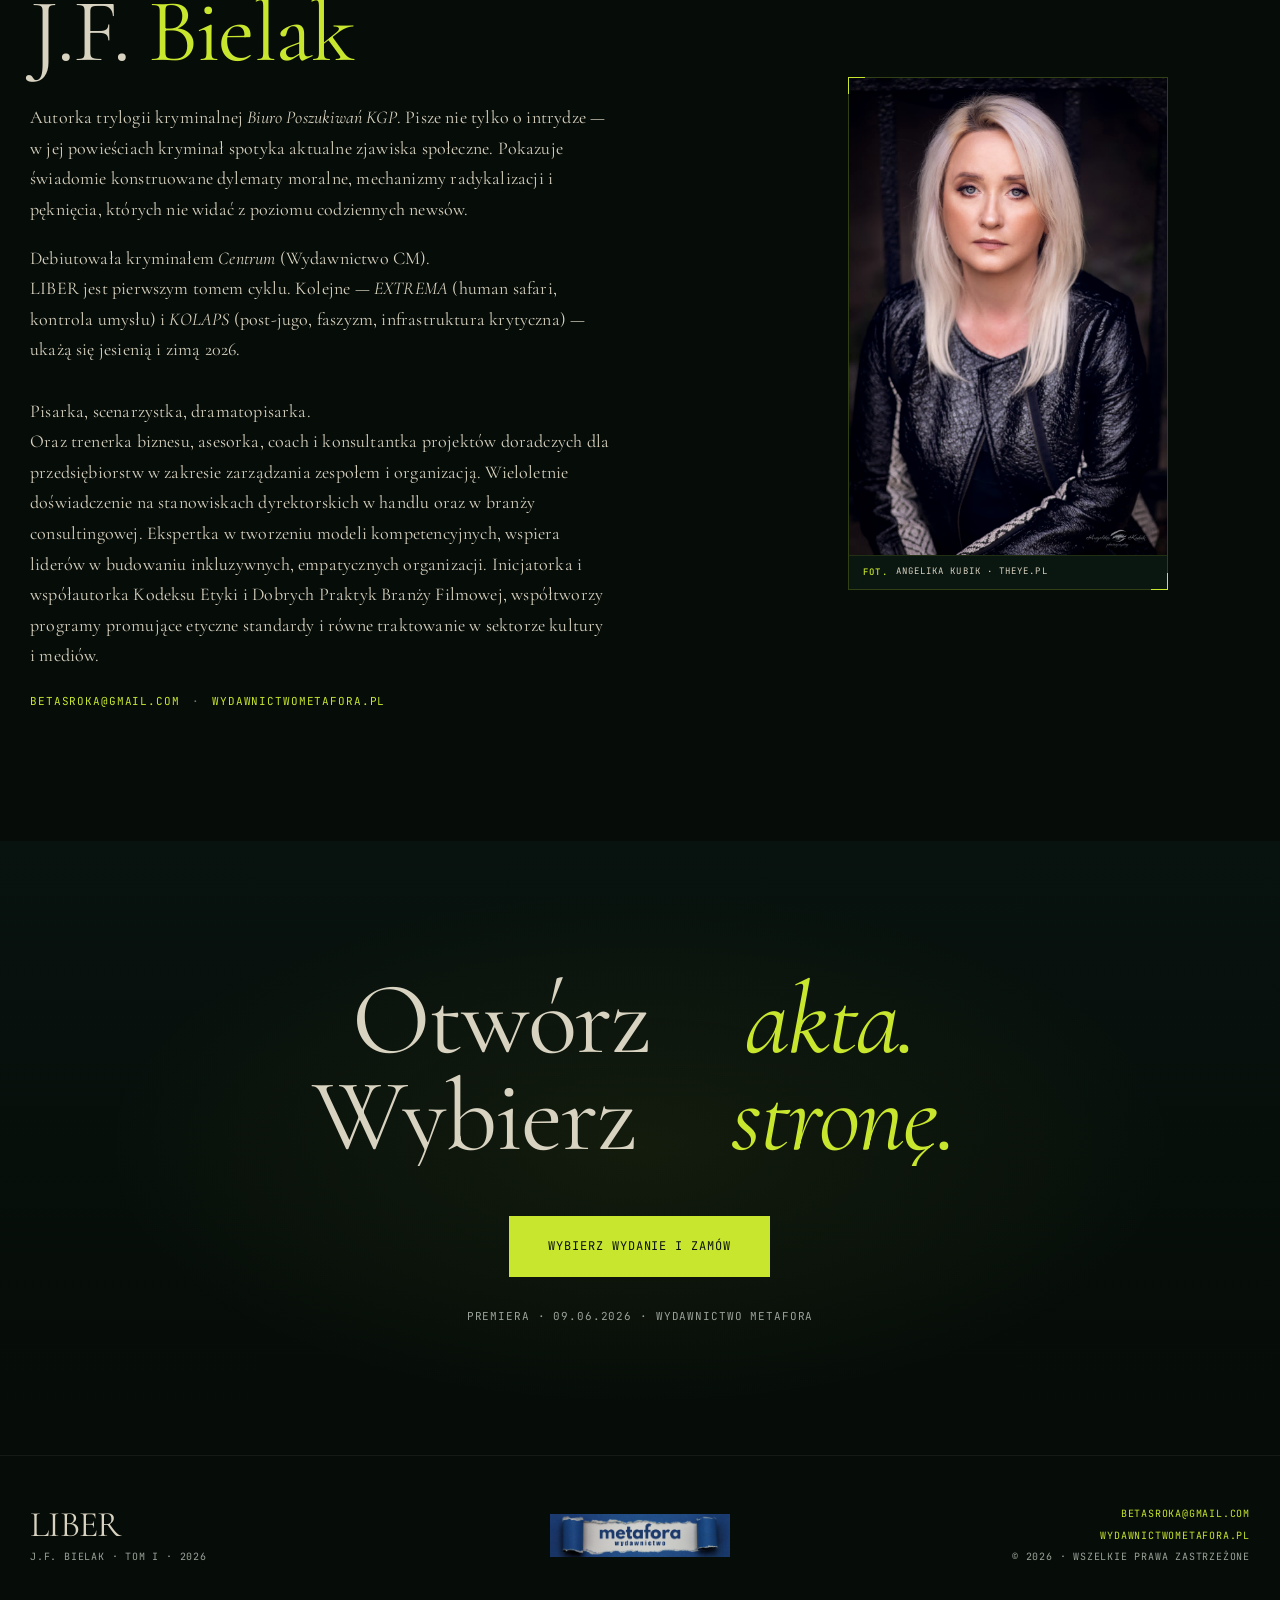
==== commit 2916da9e: "fix(mobile): mobile menu nieprzezroczyste w iframe + sekcja formatow 1. Mobile menu (.nav__links.is-" ====
--- a/index.html
+++ b/index.html
@@ -11,7 +11,7 @@
 <link rel="preconnect" href="https://fonts.googleapis.com" />
 <link rel="preconnect" href="https://fonts.gstatic.com" crossorigin />
 <link href="https://fonts.googleapis.com/css2?family=Cormorant+Garamond:wght@300;400;500;600;700&family=DM+Sans:wght@300;400;500;600;700&family=JetBrains+Mono:wght@300;400;500;700&display=swap" rel="stylesheet" />
-<link rel="stylesheet" href="styles.css?v=15" />
+<link rel="stylesheet" href="styles.css?v=16" />
 </head>
 <body>
 
--- a/styles.css
+++ b/styles.css
@@ -46,6 +46,14 @@
 html.liber-embedded [role="button"] { cursor: pointer !important; }
 /* Sticky CTA bezuzyteczne w iframe (sticky wzgledem viewport iframe, nie outer page) */
 html.liber-embedded .sticky-cta { display: none !important; }
+/* Mobile menu w iframe musi byc PELNIE nieprzezroczyste — semi-transparent + blur
+   w iframe powoduje, ze widac hero/ksiazke pod spodem. */
+html.liber-embedded .nav__links {
+  background: var(--void) !important;
+  backdrop-filter: none !important;
+  -webkit-backdrop-filter: none !important;
+  z-index: 9000 !important;
+}
 
 .sr-only {
   position: absolute !important;
@@ -1307,7 +1315,14 @@
   max-width: var(--maxw); margin: 0 auto;
   display: grid; grid-template-columns: repeat(3, 1fr); gap: 22px;
 }
-@media (max-width: 900px) { .formats { grid-template-columns: 1fr; } }
+@media (max-width: 900px) { .formats { grid-template-columns: 1fr; gap: 16px; } }
+@media (max-width: 700px) {
+  .section--formats { padding-left: 12px; padding-right: 12px; }
+  .fmt { padding: 24px 18px; }
+  .fmt__cover { height: 240px; margin-bottom: 16px; }
+  .fmt__title { font-size: 22px; }
+  .fmt__ribbon { right: -42px; padding: 4px 36px; font-size: 8px; }
+}
 .fmt {
   background:
     repeating-linear-gradient(0deg, rgba(255,255,255,.012) 0 1px, transparent 1px 3px),
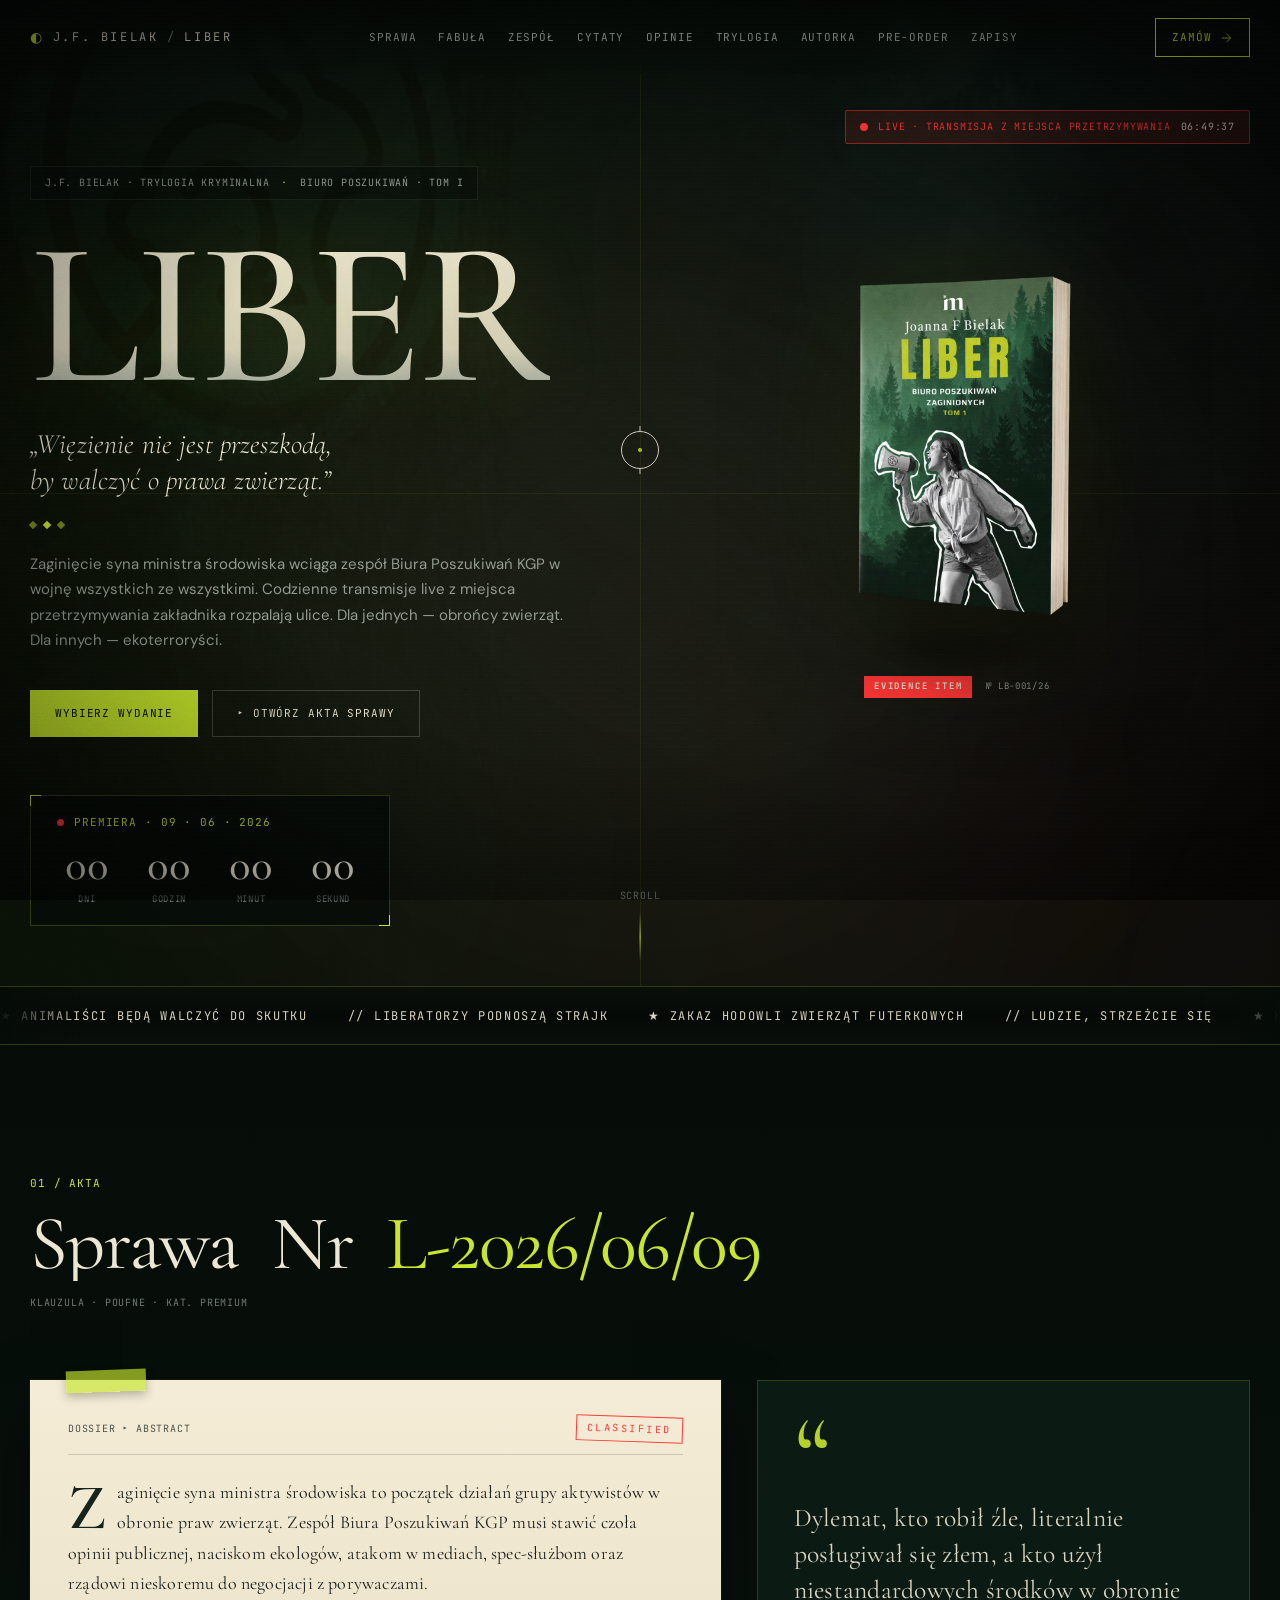
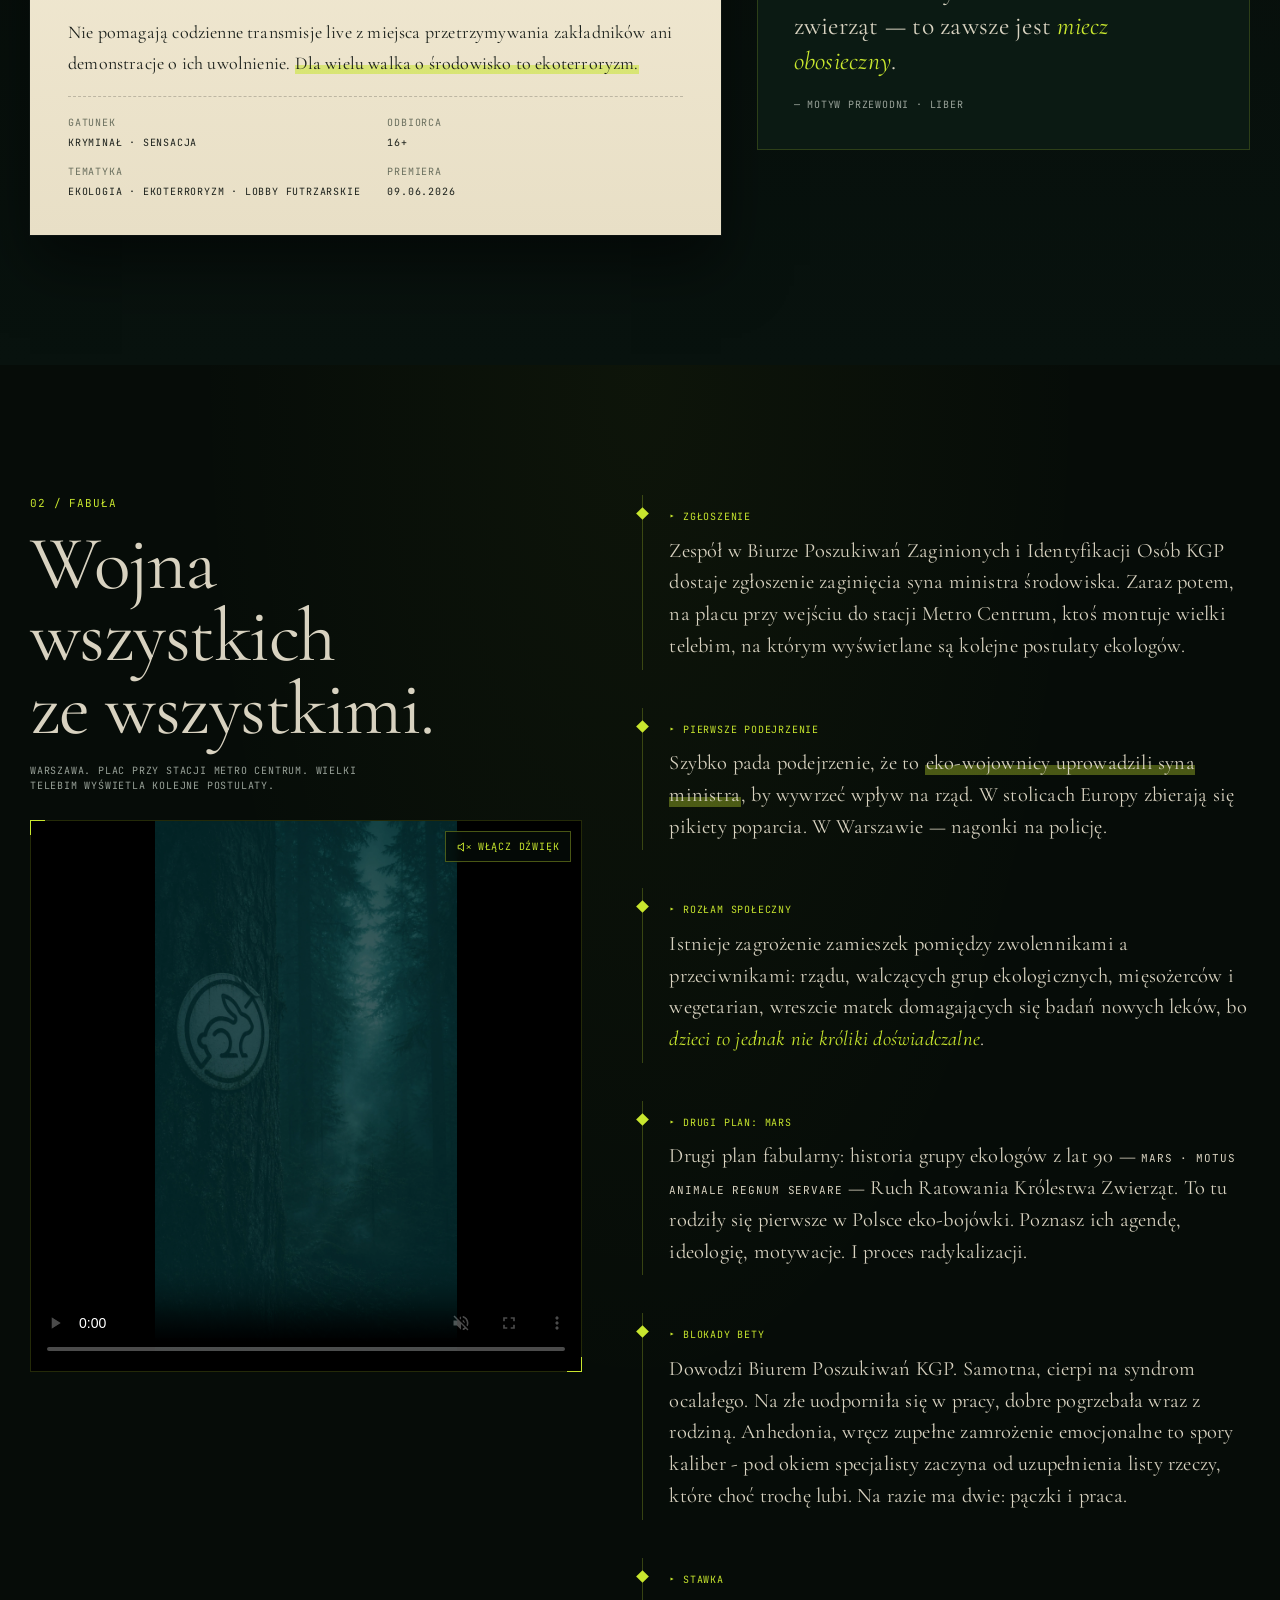
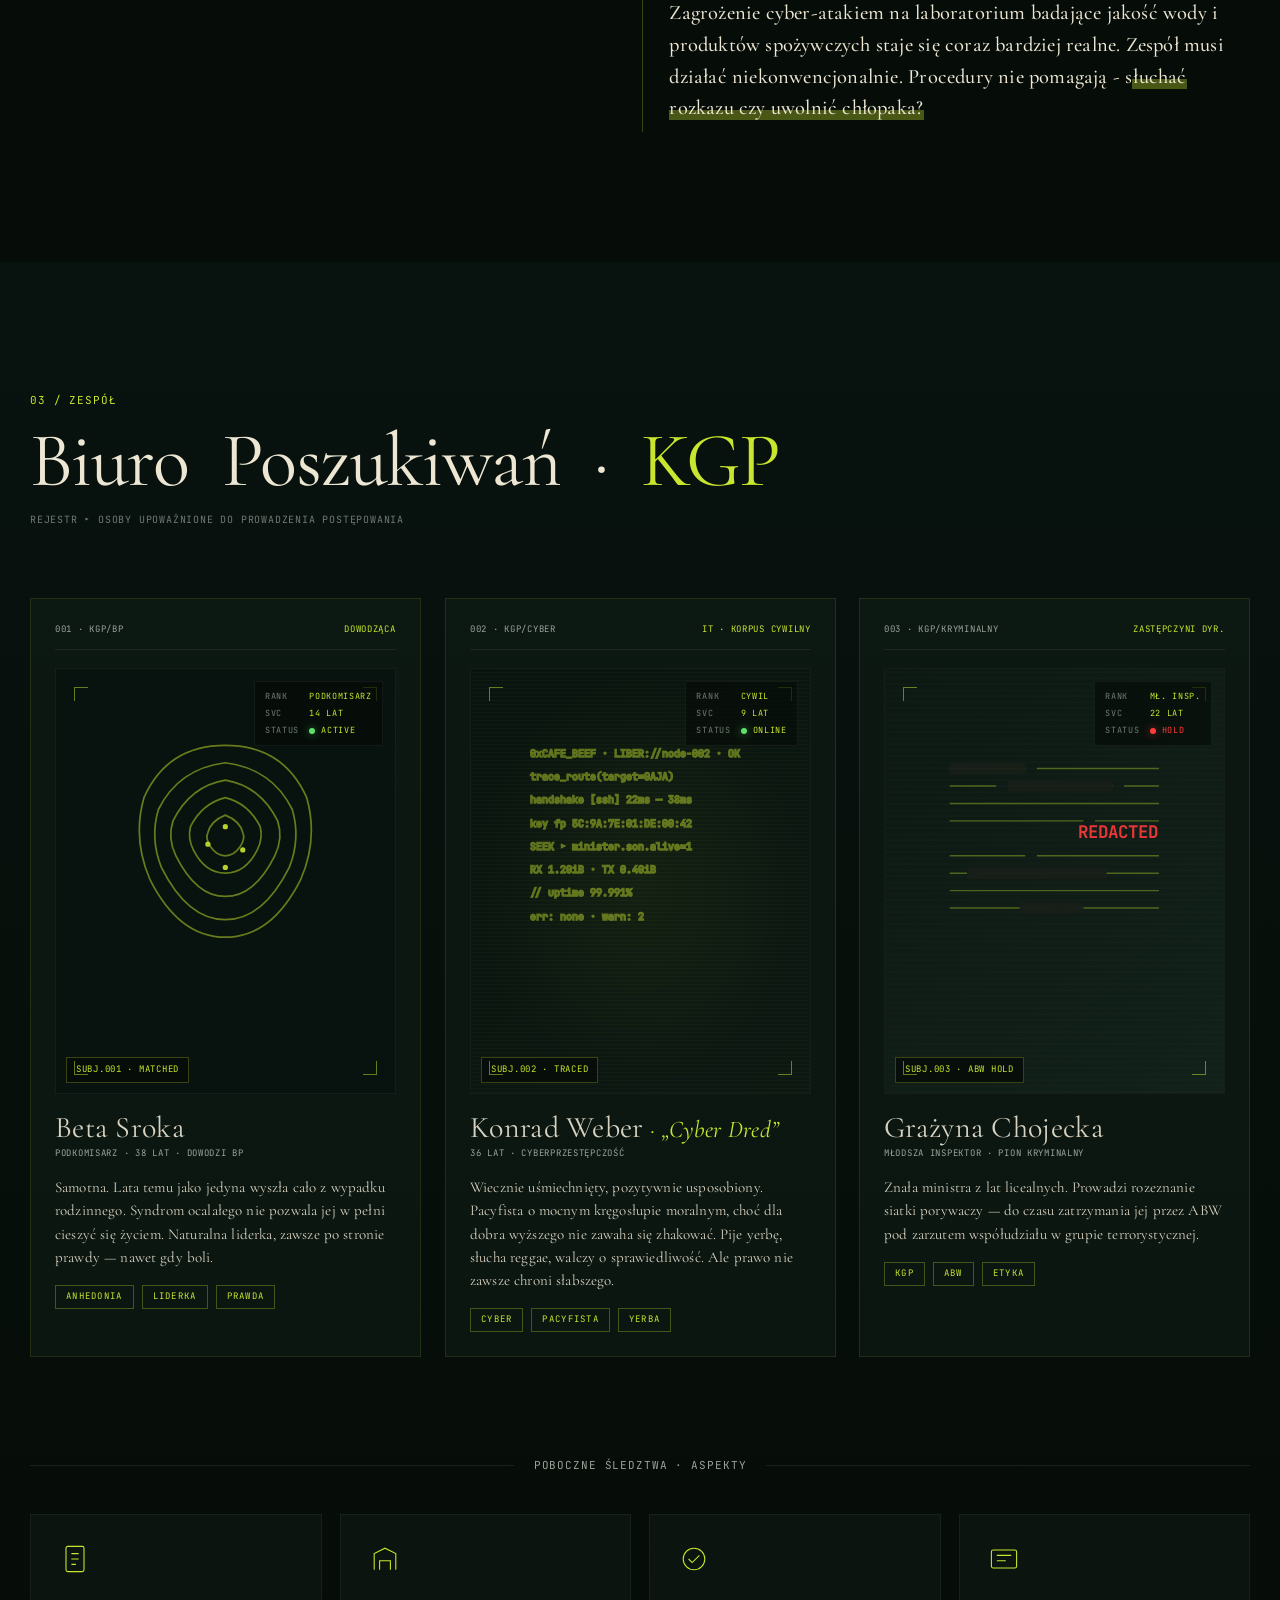
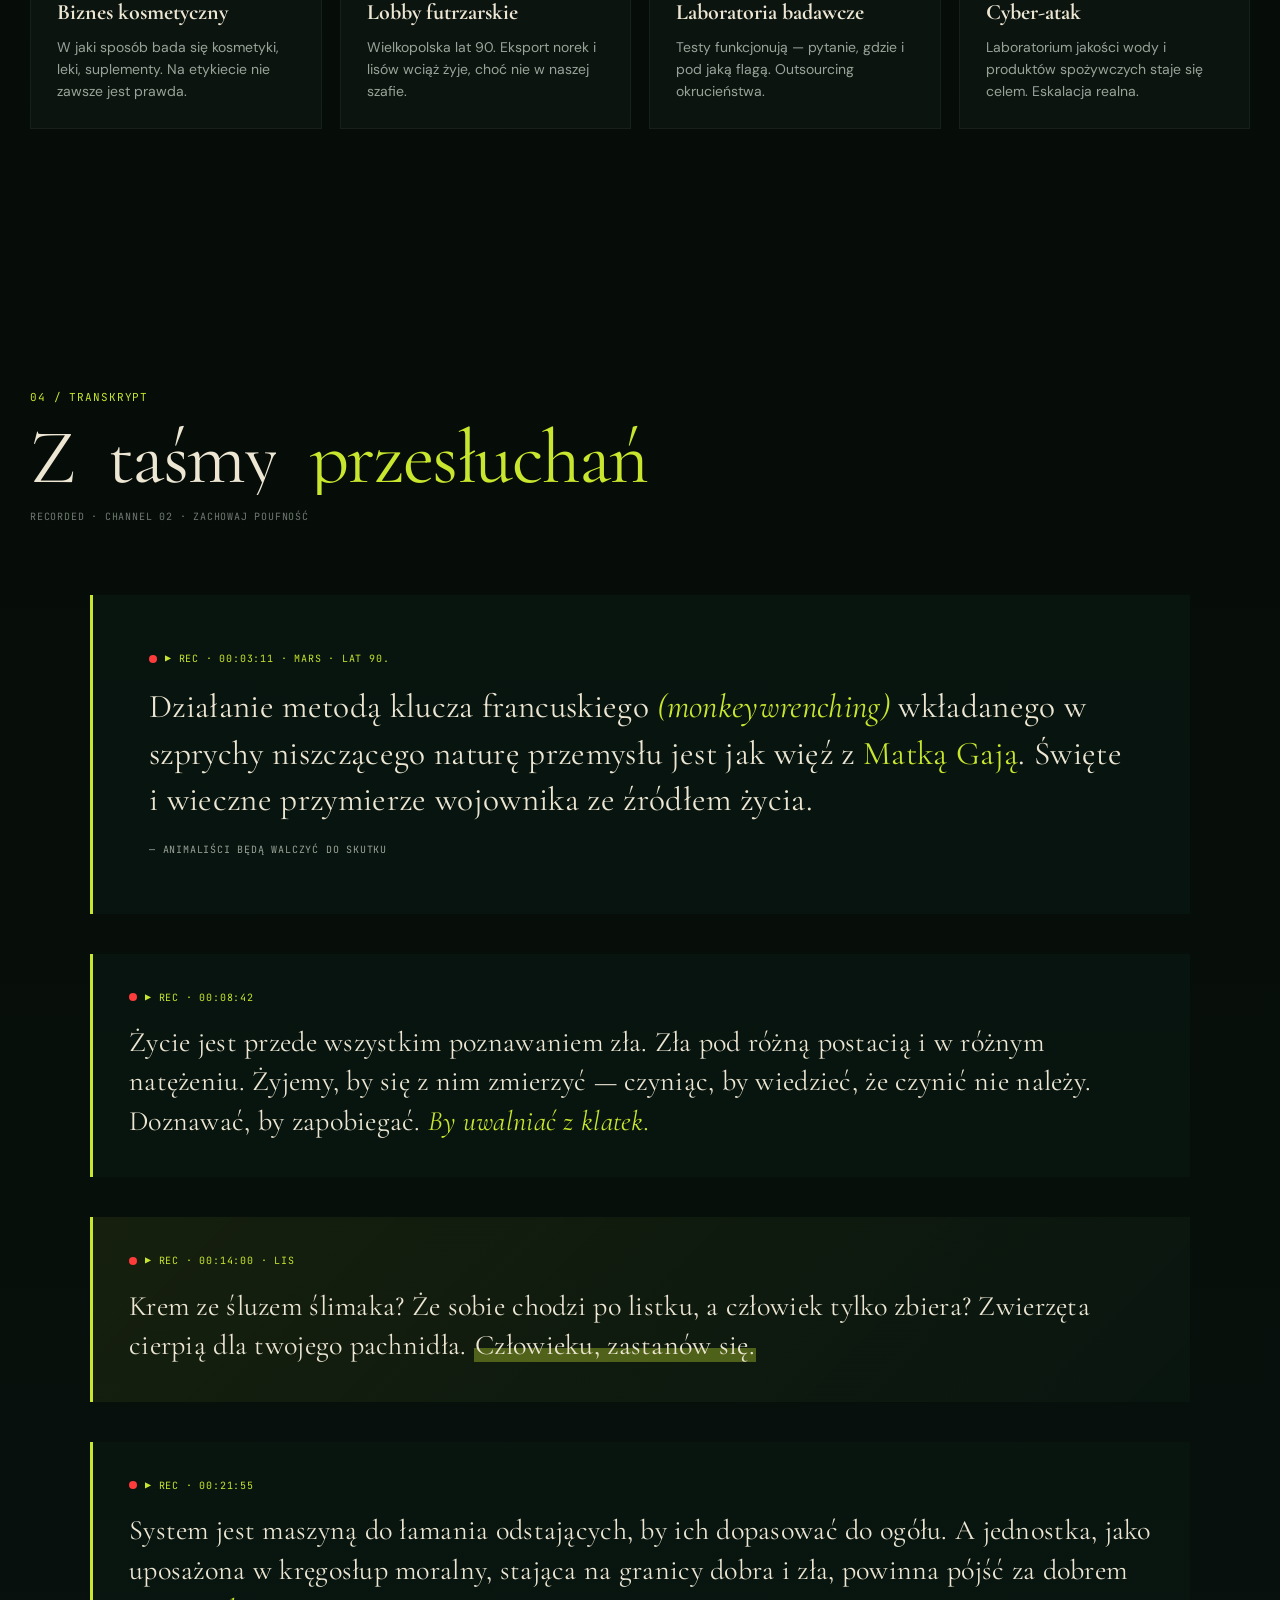
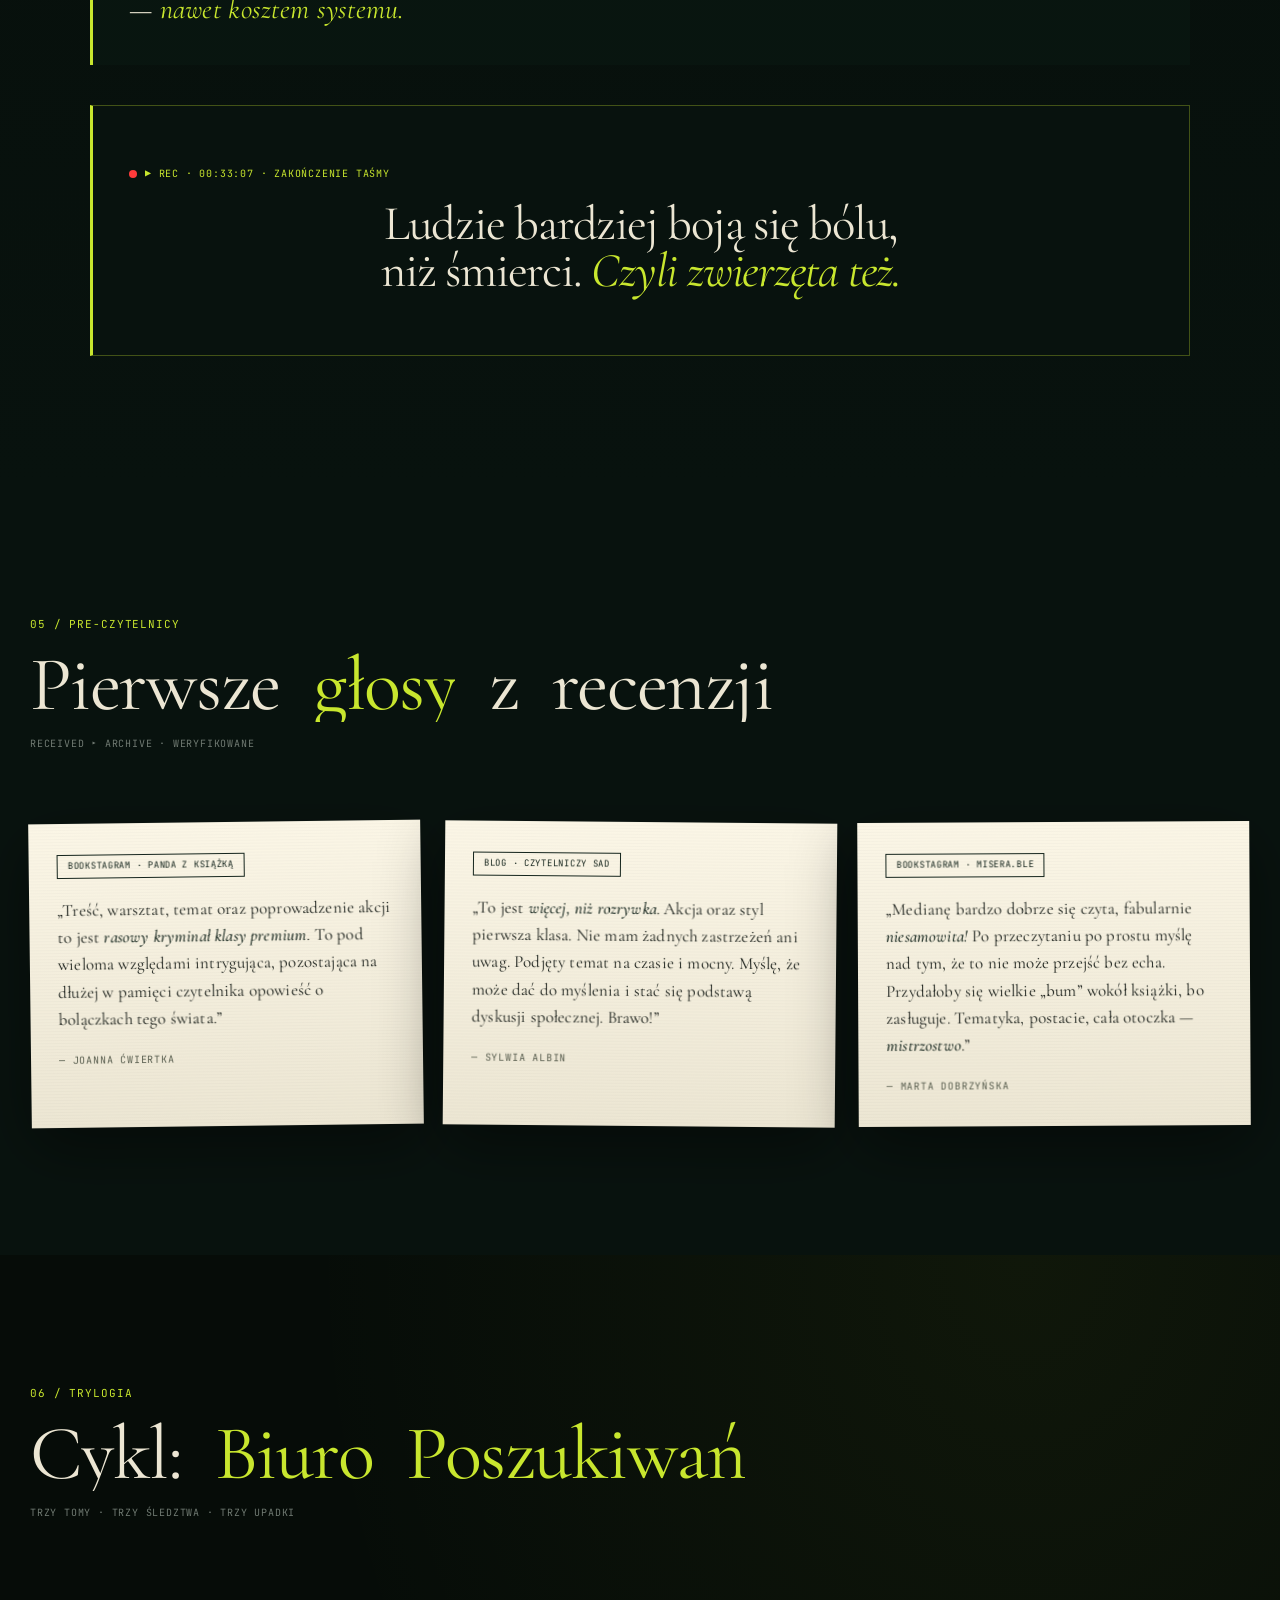
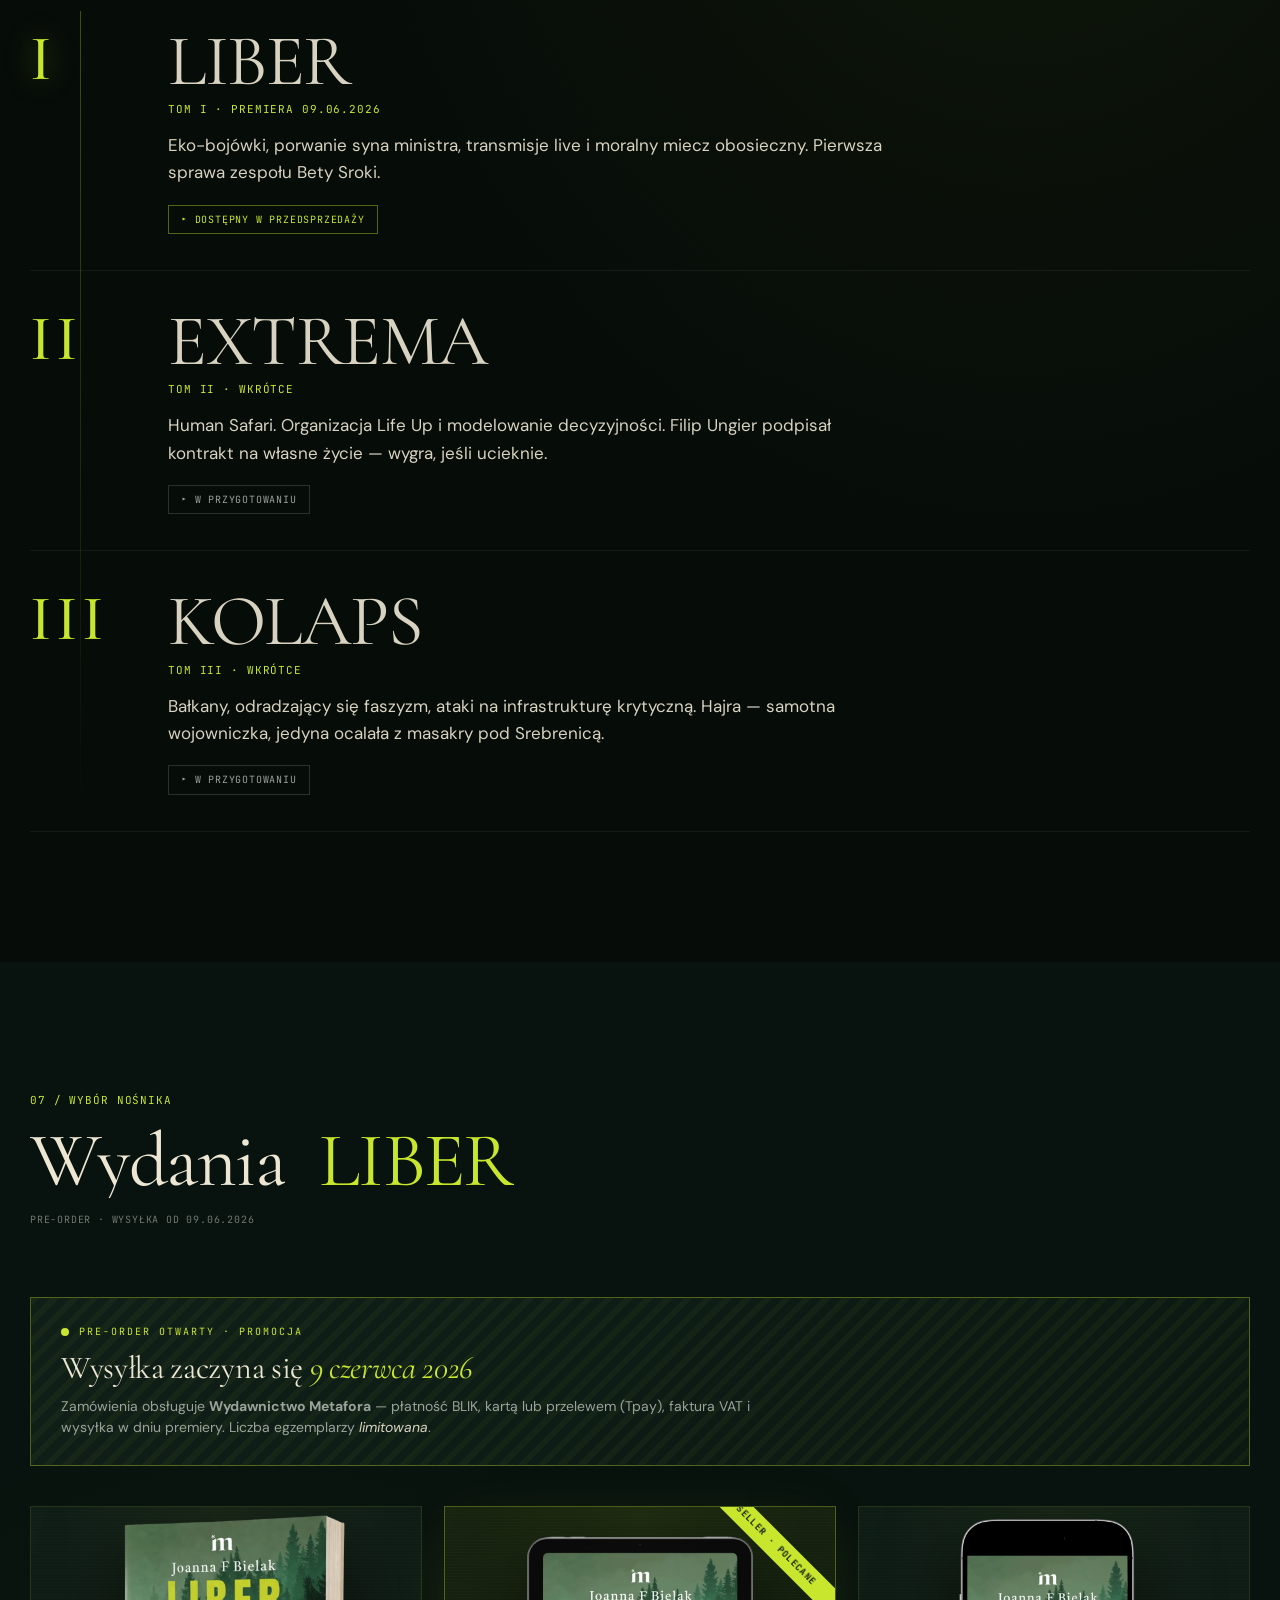
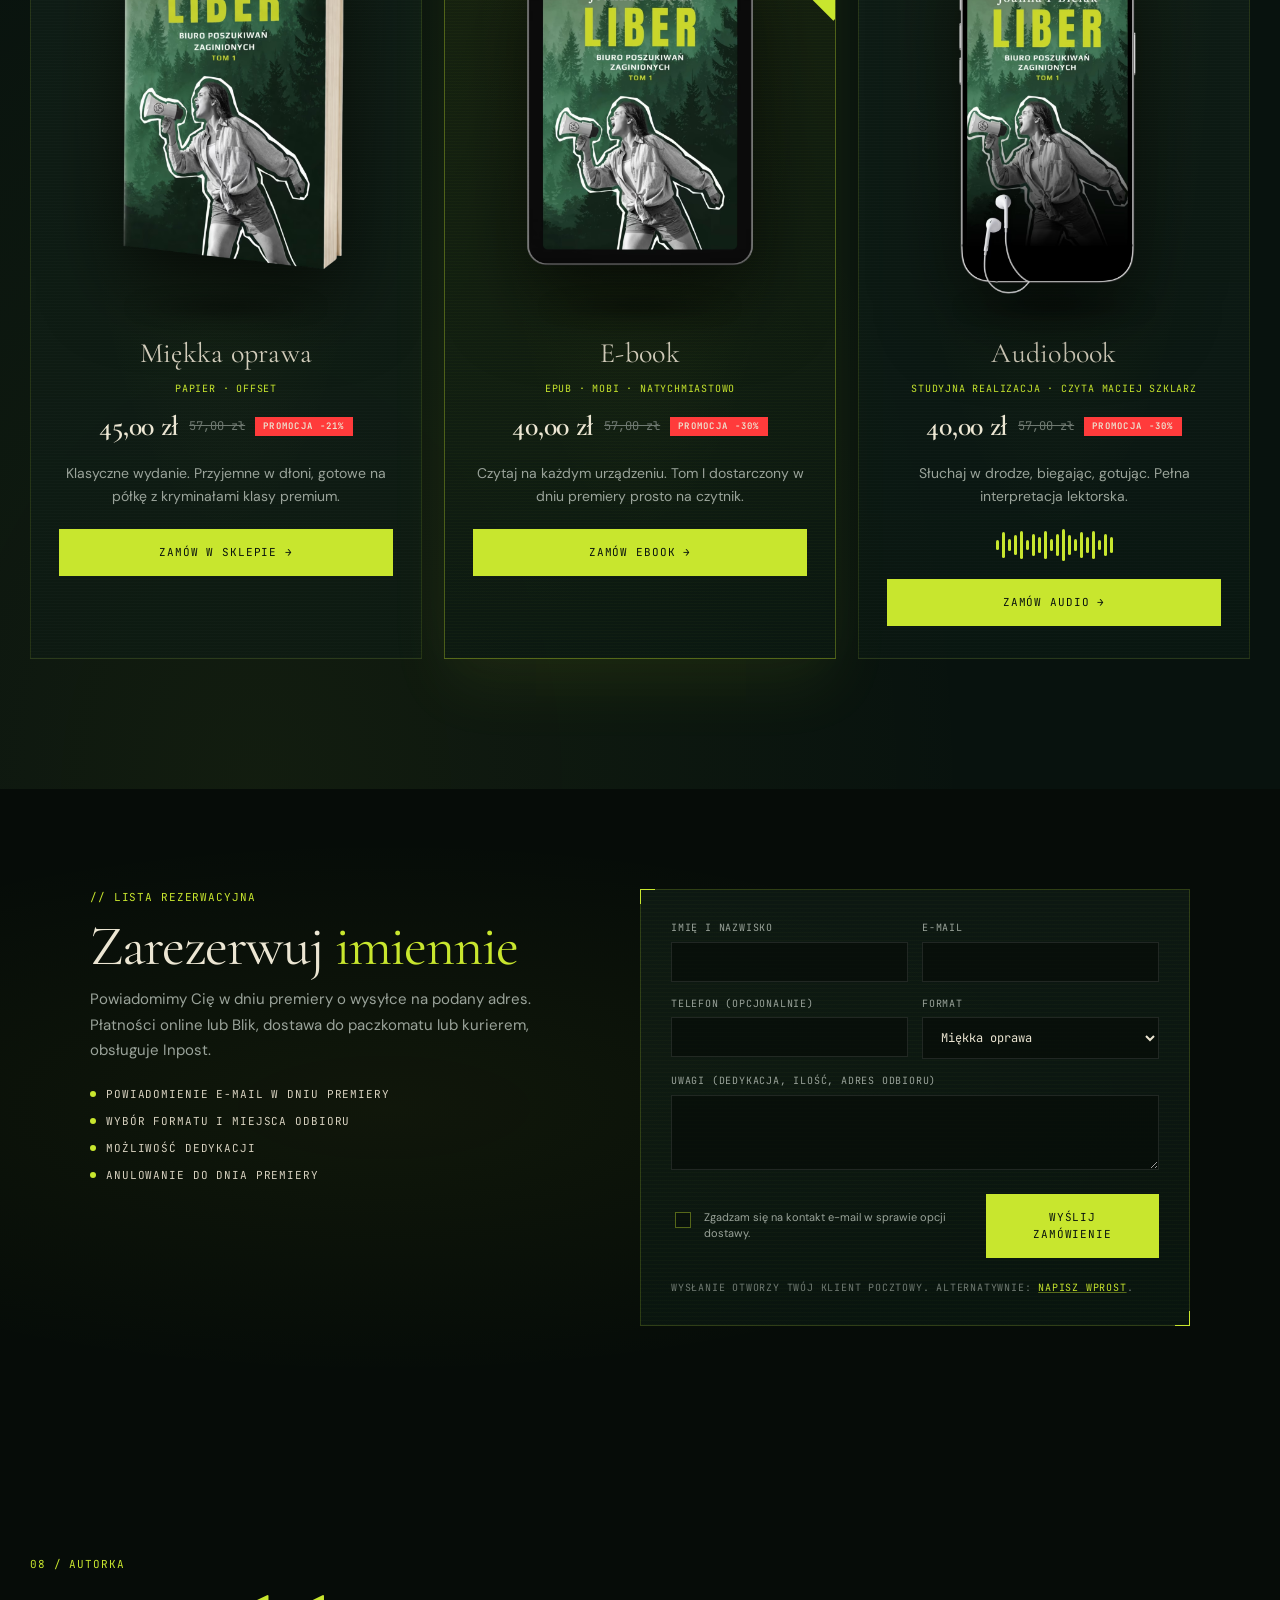
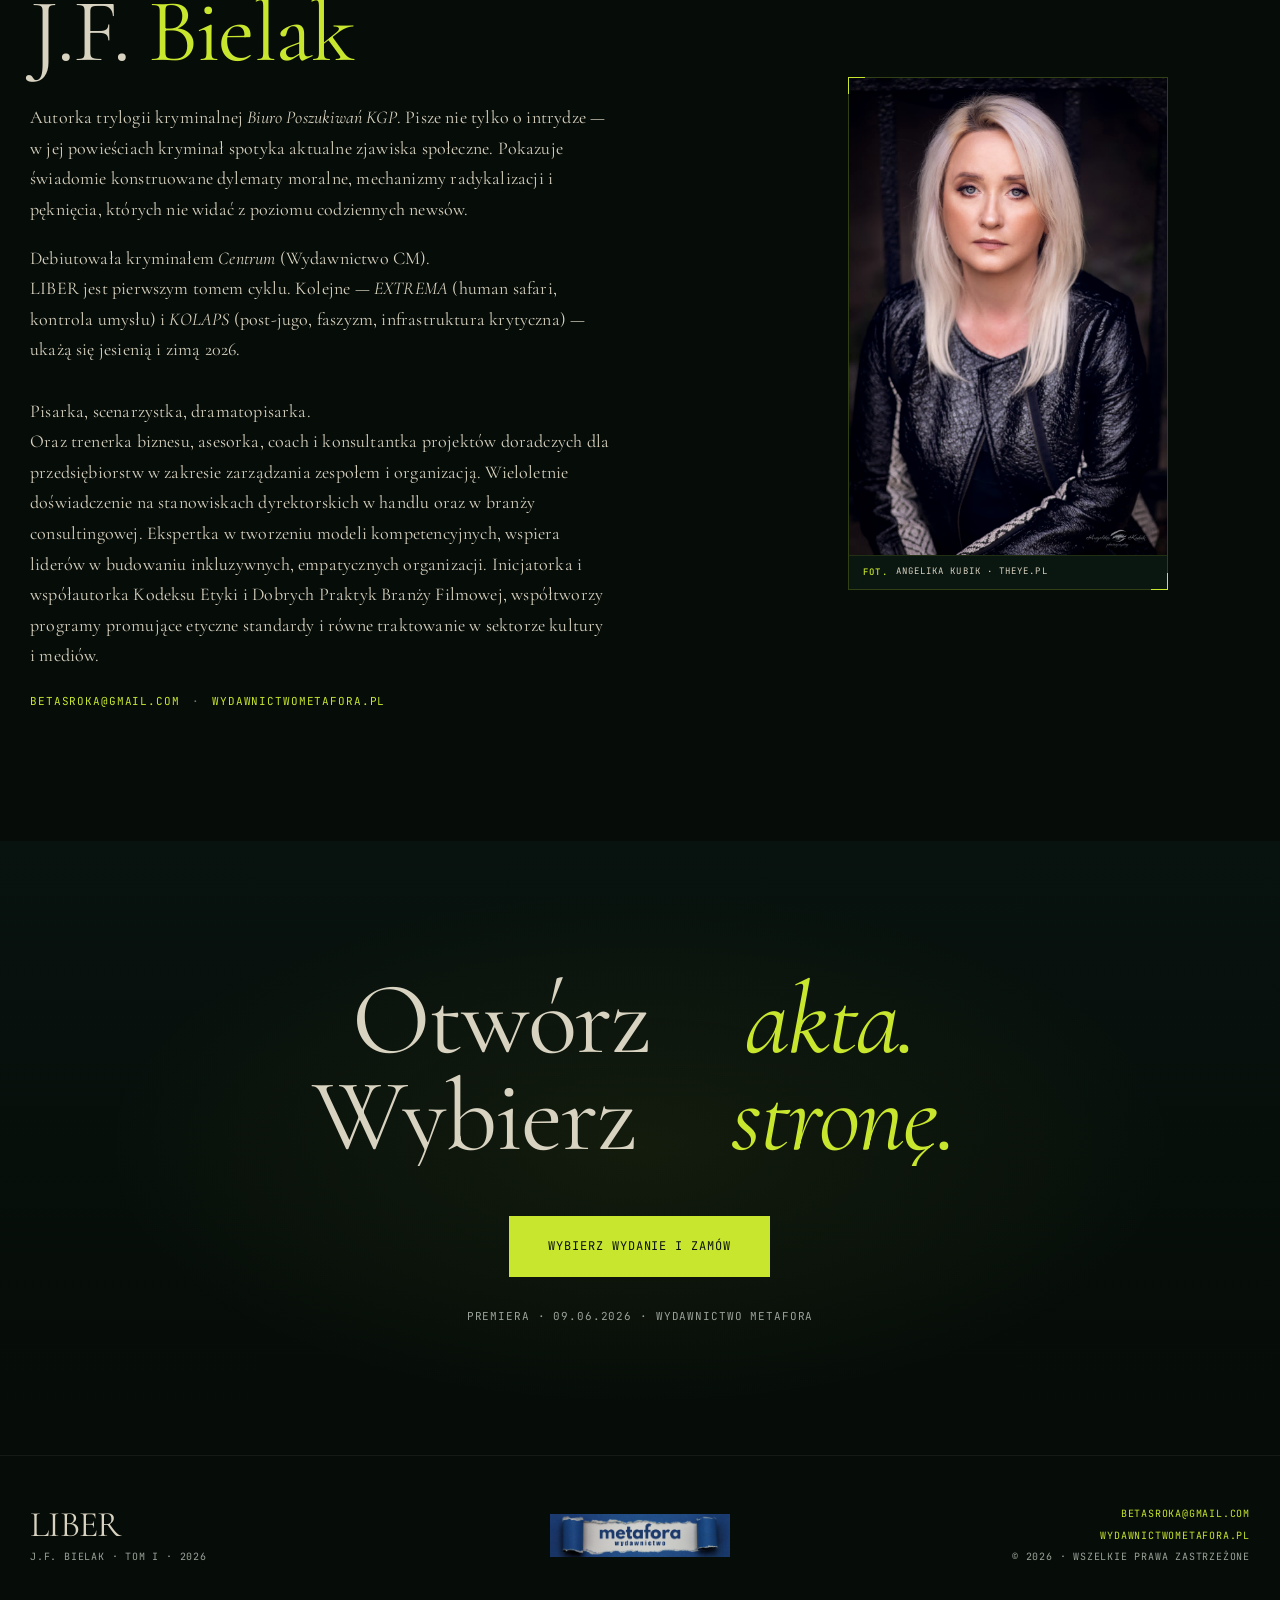
==== commit d3a382ee: "fix(mobile-menu): zawsze pelne tlo + wczesny inline embed-detector Problem: po pierwszej iteracji mo" ====
--- a/index.html
+++ b/index.html
@@ -11,7 +11,12 @@
 <link rel="preconnect" href="https://fonts.googleapis.com" />
 <link rel="preconnect" href="https://fonts.gstatic.com" crossorigin />
 <link href="https://fonts.googleapis.com/css2?family=Cormorant+Garamond:wght@300;400;500;600;700&family=DM+Sans:wght@300;400;500;600;700&family=JetBrains+Mono:wght@300;400;500;700&display=swap" rel="stylesheet" />
-<link rel="stylesheet" href="styles.css?v=16" />
+<link rel="stylesheet" href="styles.css?v=17" />
+<script>
+  // Inline: dodaj klase liber-embedded natychmiast jezeli w iframe.
+  // Robimy to przed pelnym load script.js, zeby CSS od razu byl applikowany.
+  if (window.parent !== window) document.documentElement.classList.add('liber-embedded');
+</script>
 </head>
 <body>
 
--- a/styles.css
+++ b/styles.css
@@ -255,16 +255,16 @@
   .nav__cta { display: none; }
   .nav__links {
     position: fixed; inset: 0;
-    background: rgba(6,12,8,.96);
-    backdrop-filter: blur(20px);
-    -webkit-backdrop-filter: blur(20px);
+    /* Pelne nieprzezroczyste tlo — w iframe semi-transparent + blur
+       powodowal, ze hero/ksiazka byly widoczne pod menu */
+    background: #060c08;
     flex-direction: column; justify-content: center; align-items: center;
     gap: 28px;
     padding: 80px 24px 40px;
     font-size: 14px; letter-spacing: .15em;
     opacity: 0; visibility: hidden;
     transition: opacity .4s var(--ease), visibility .4s;
-    z-index: 1000;
+    z-index: 9500;
   }
   .nav__links a {
     color: var(--bone);
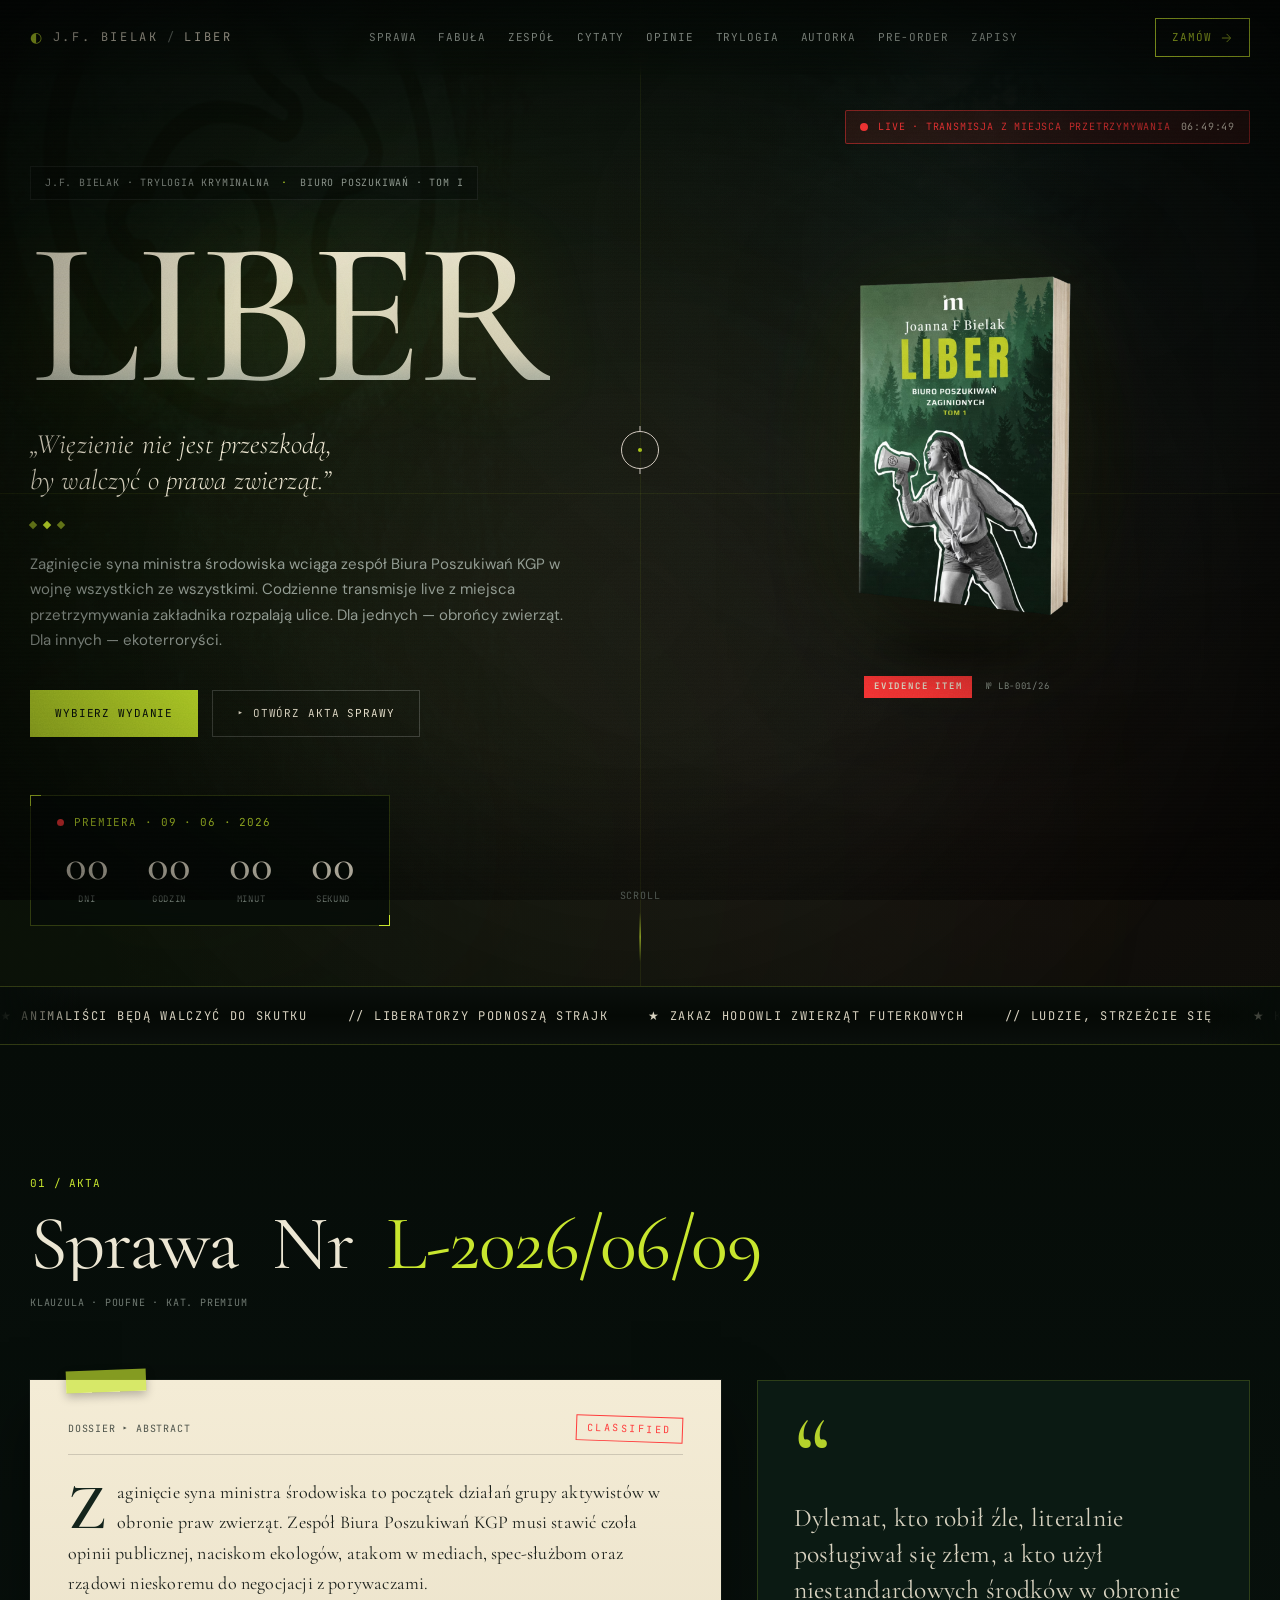
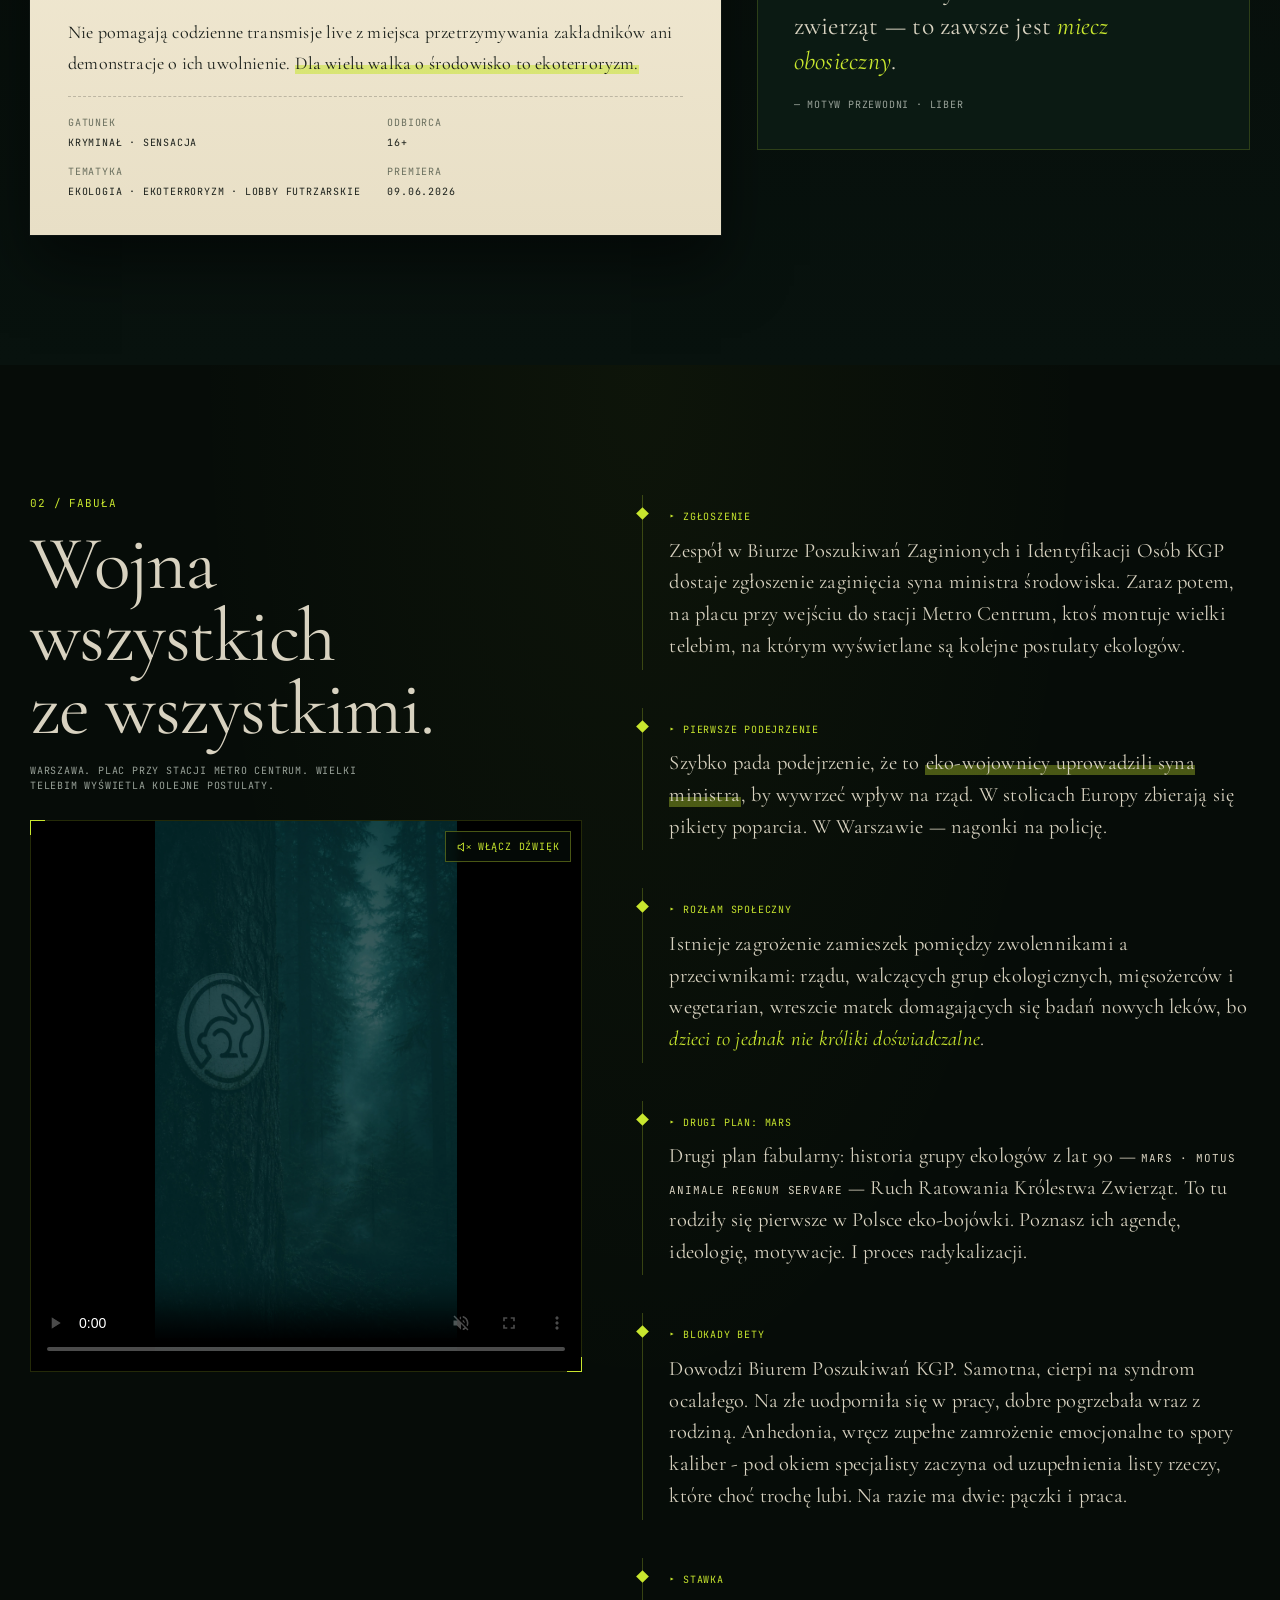
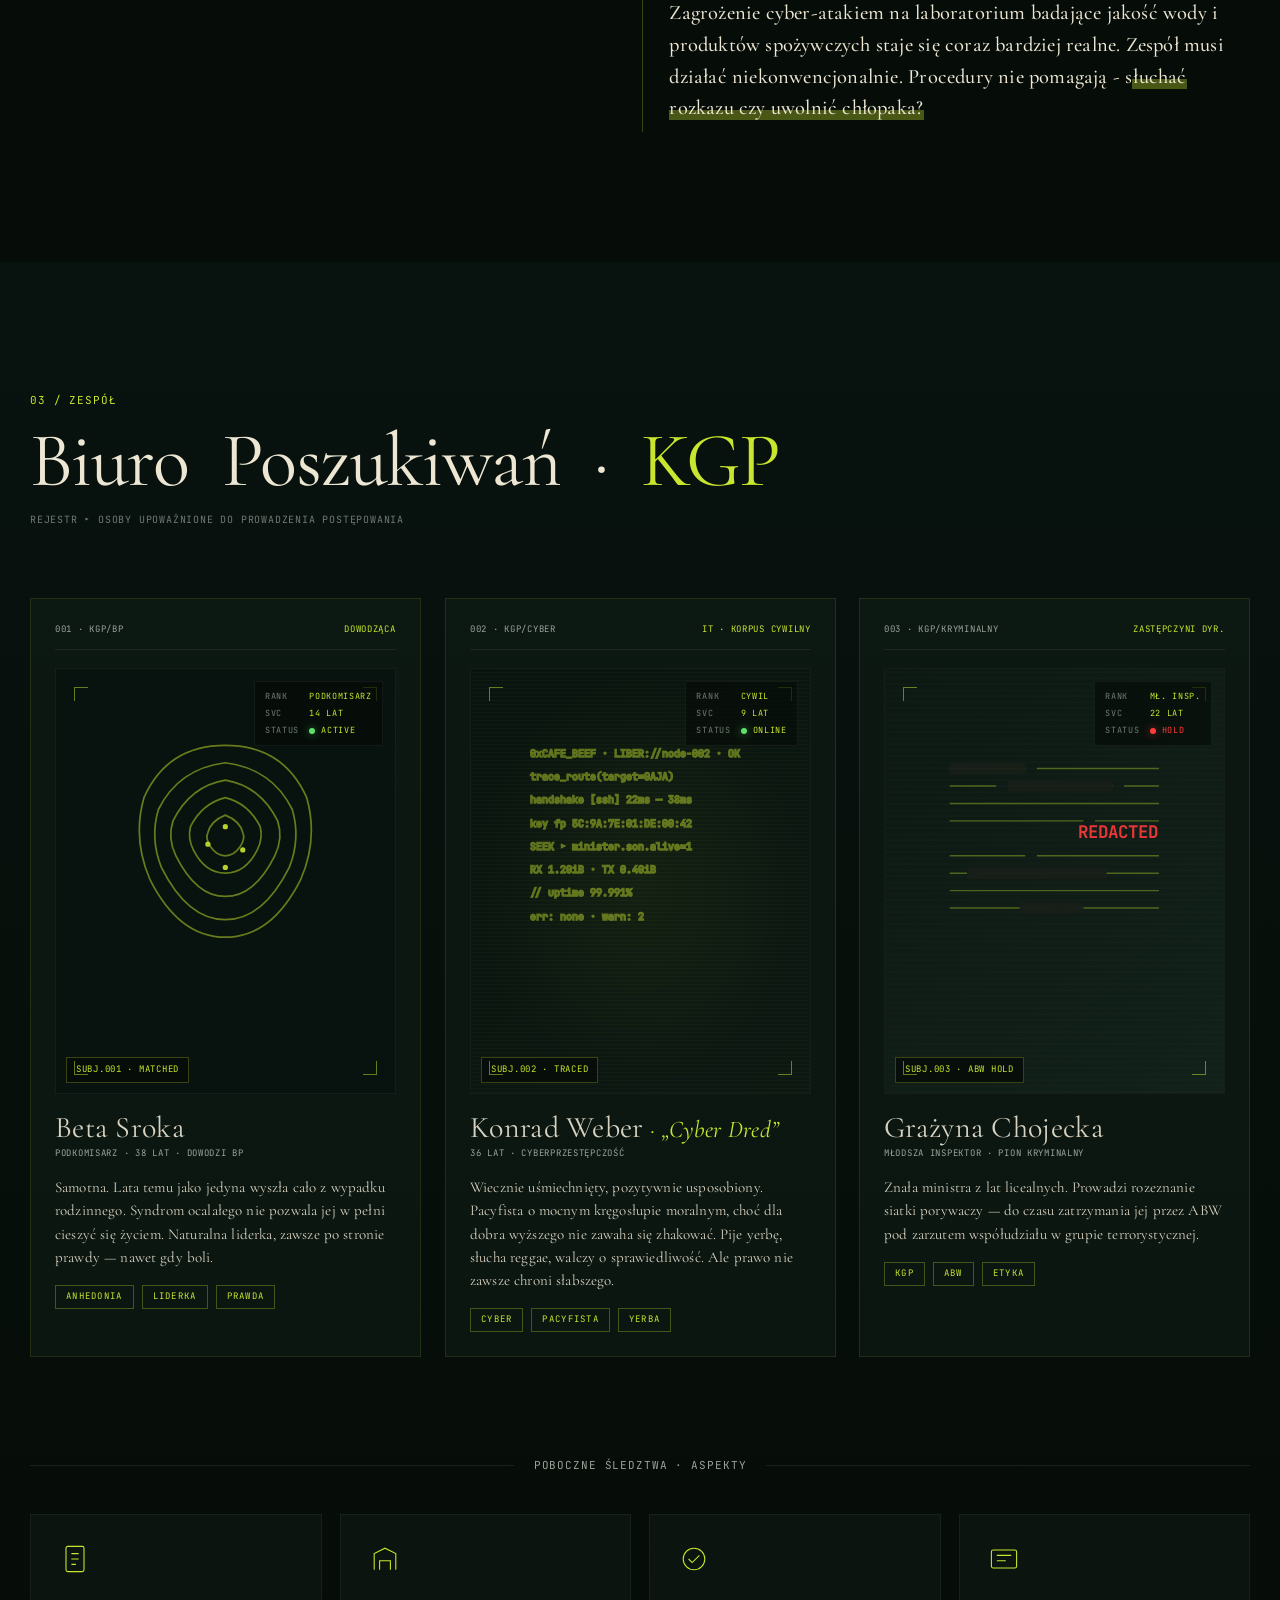
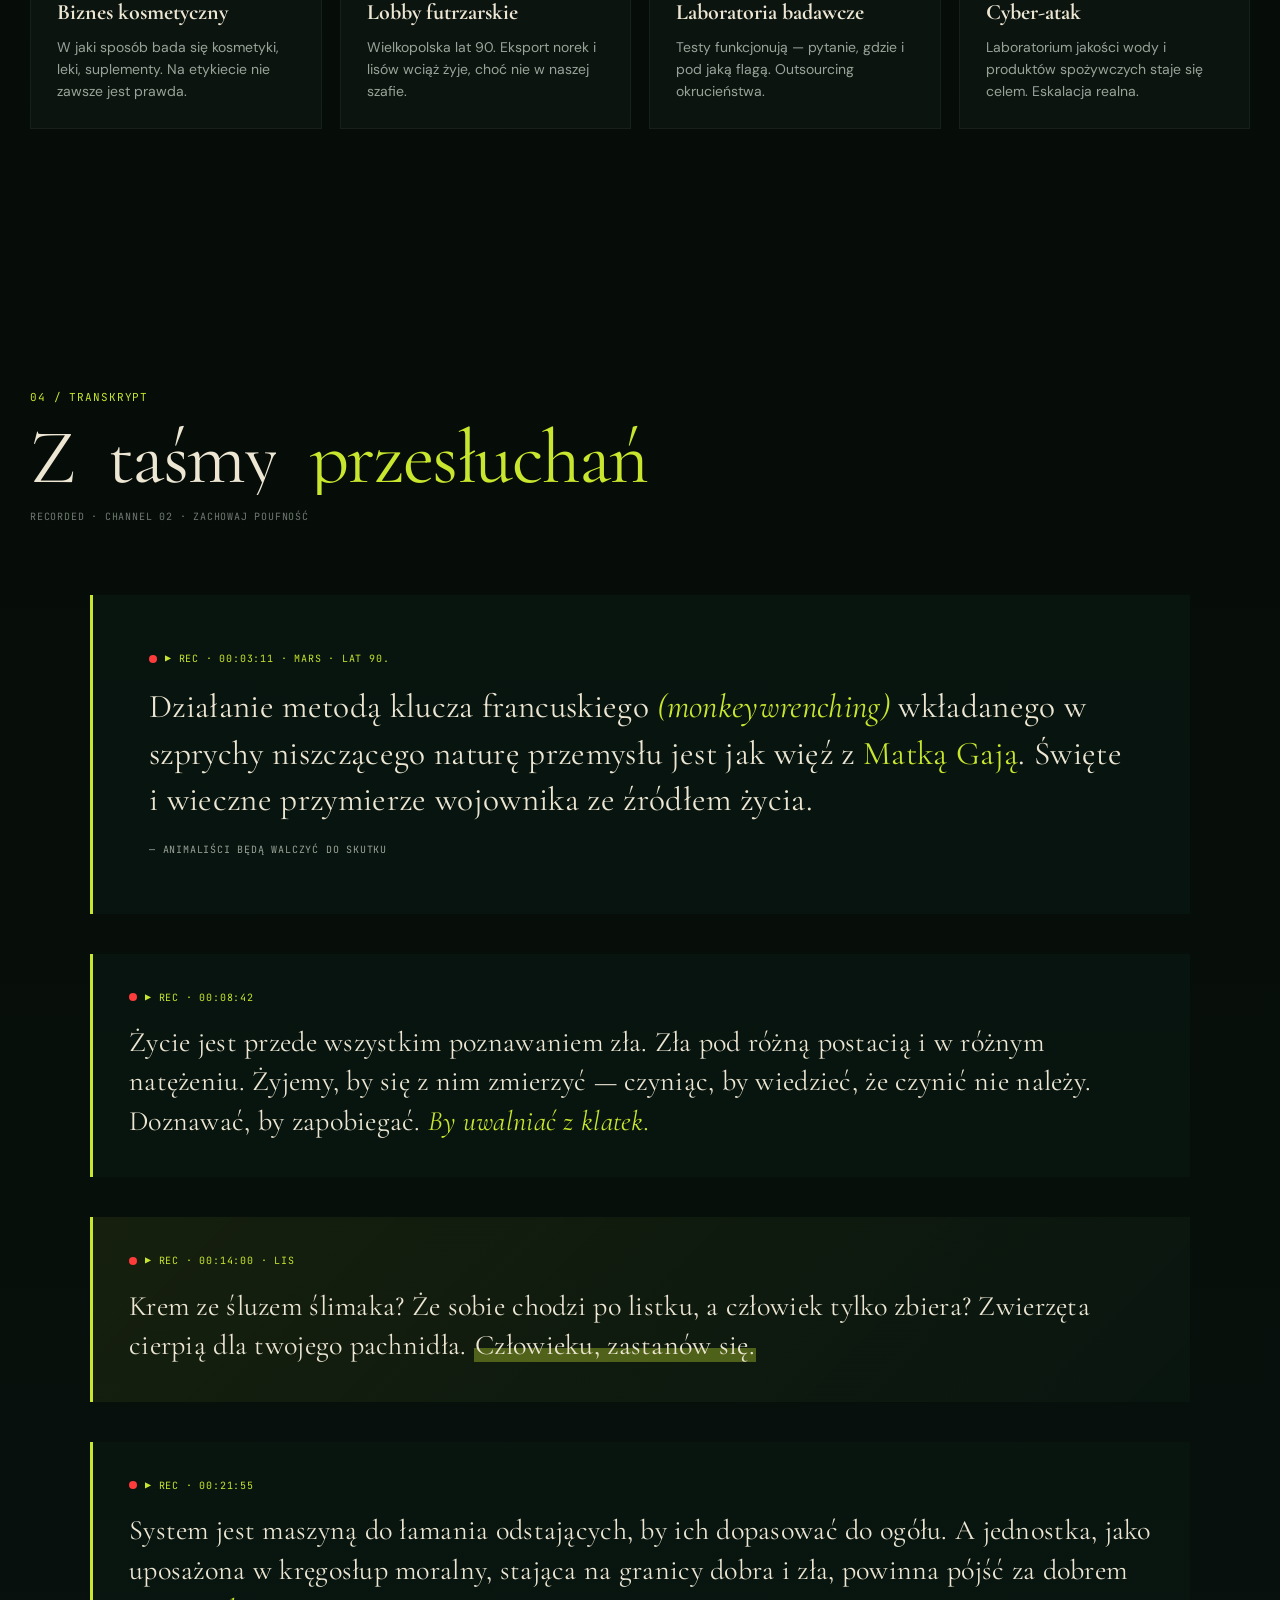
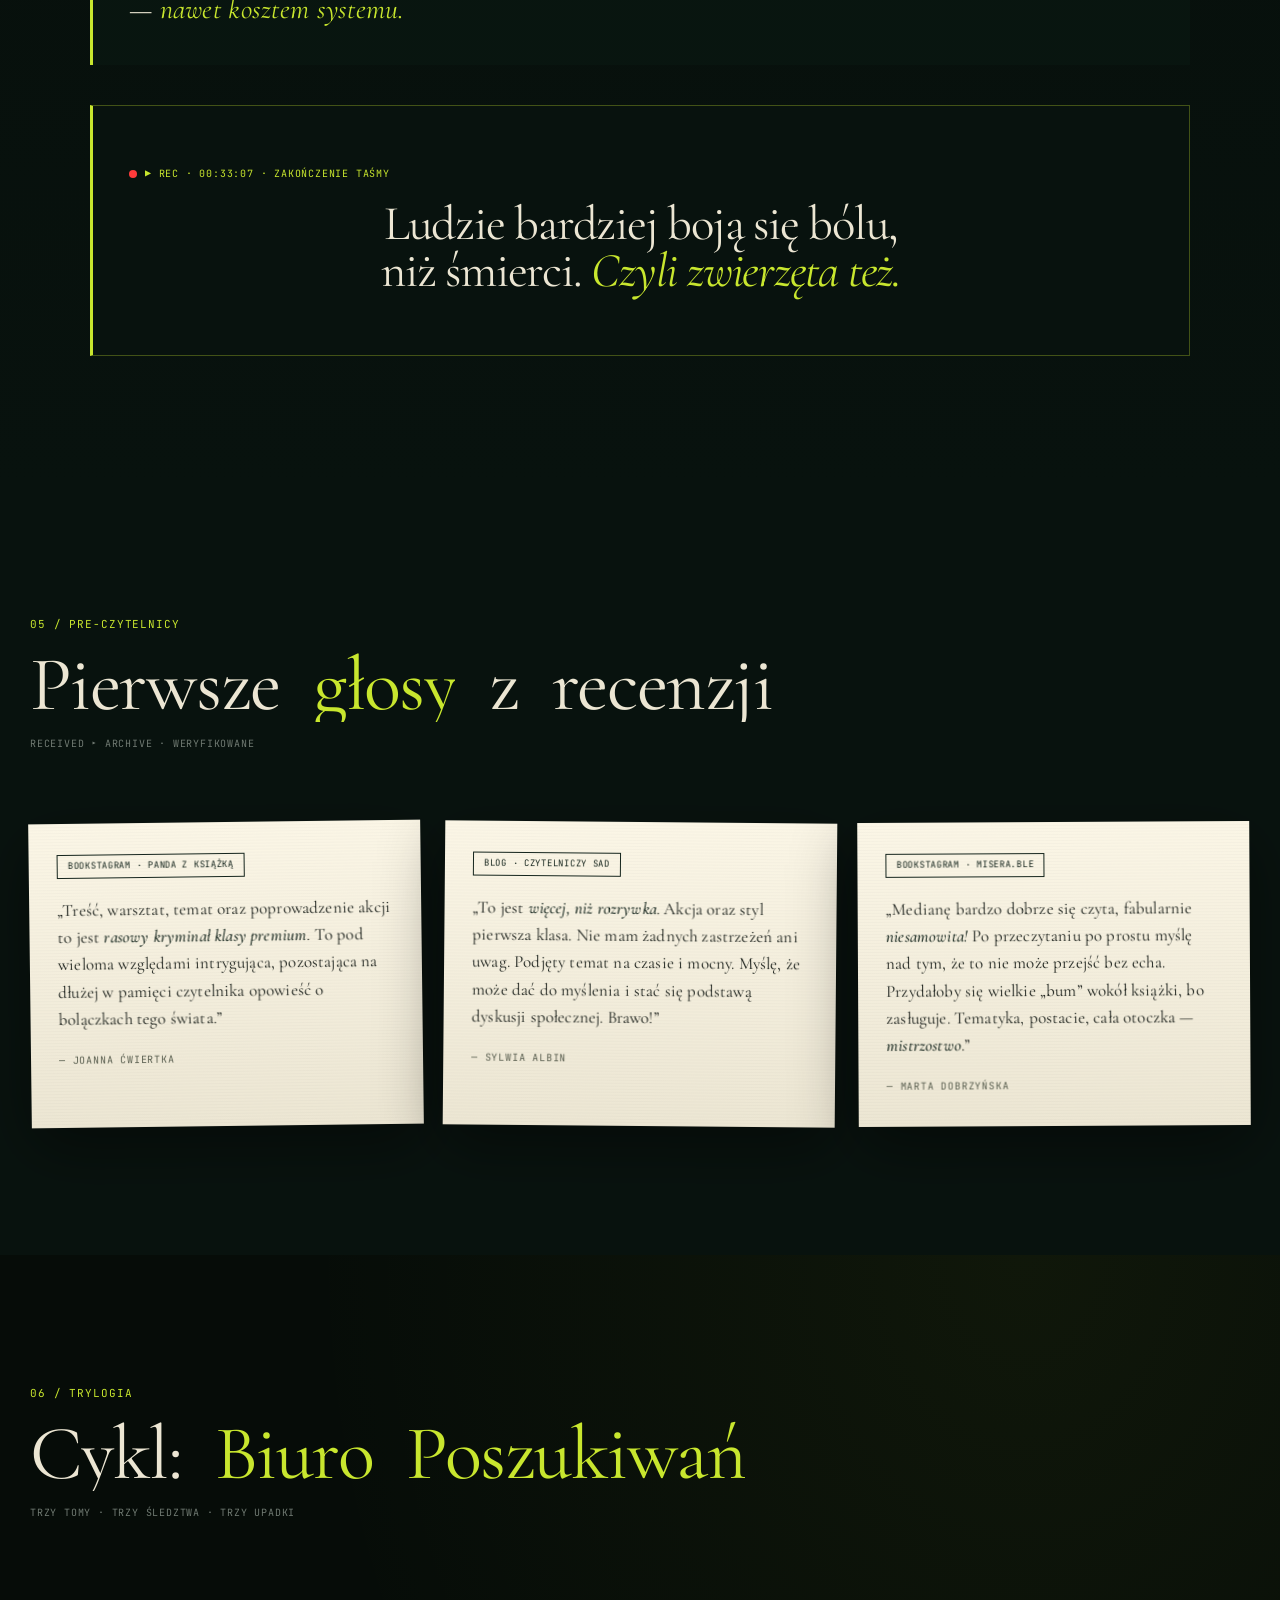
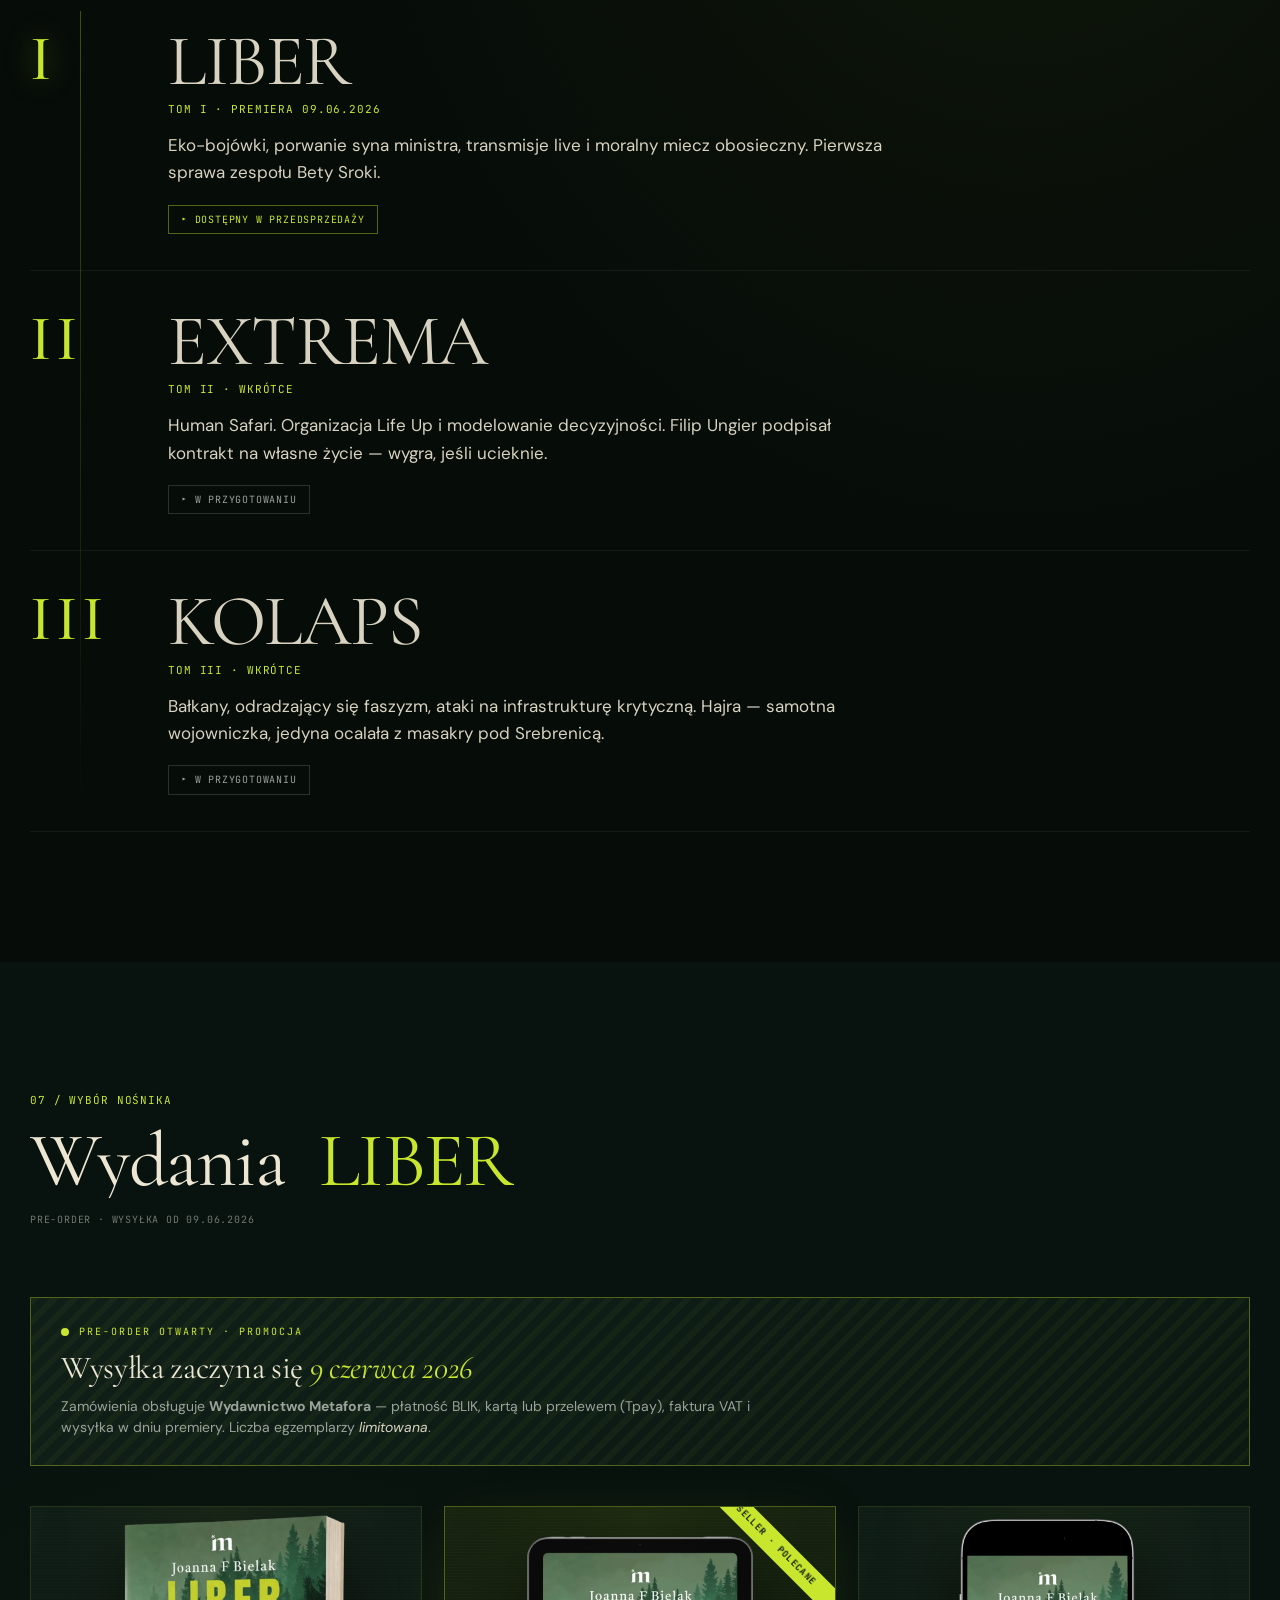
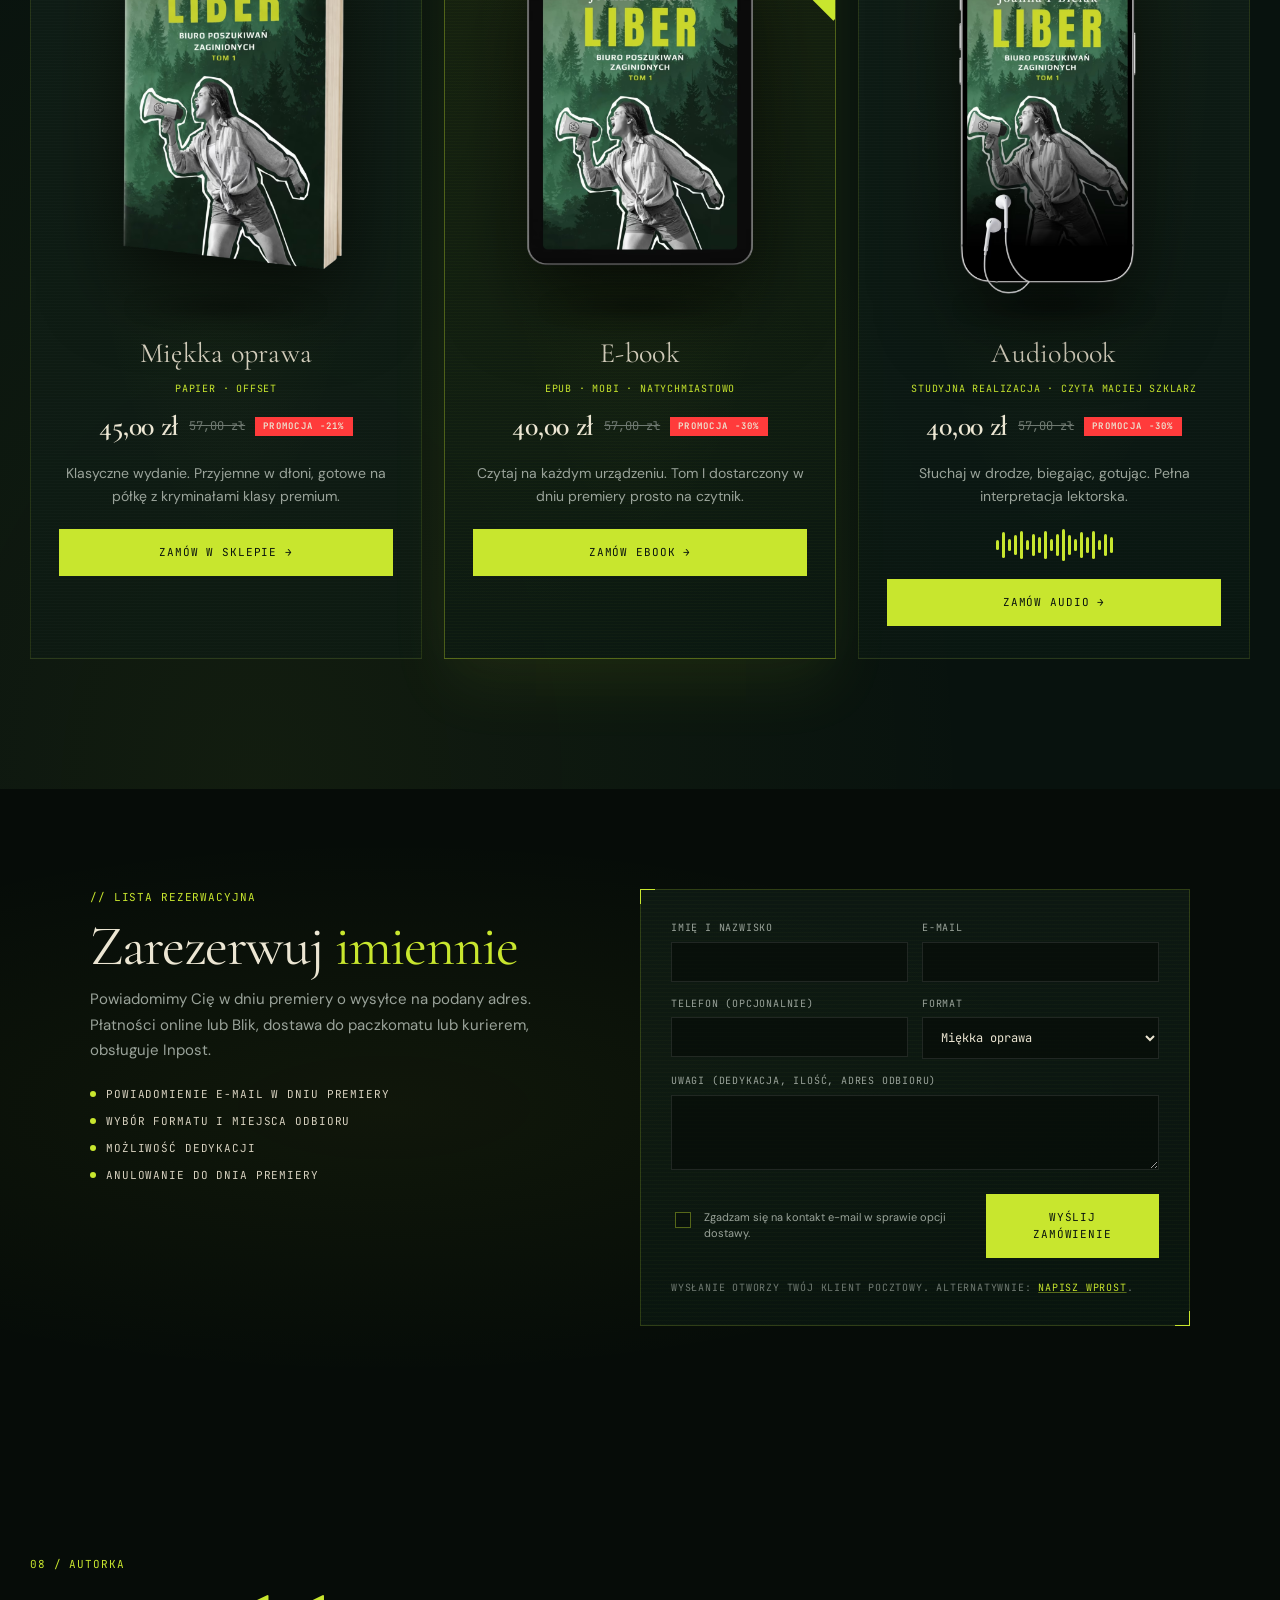
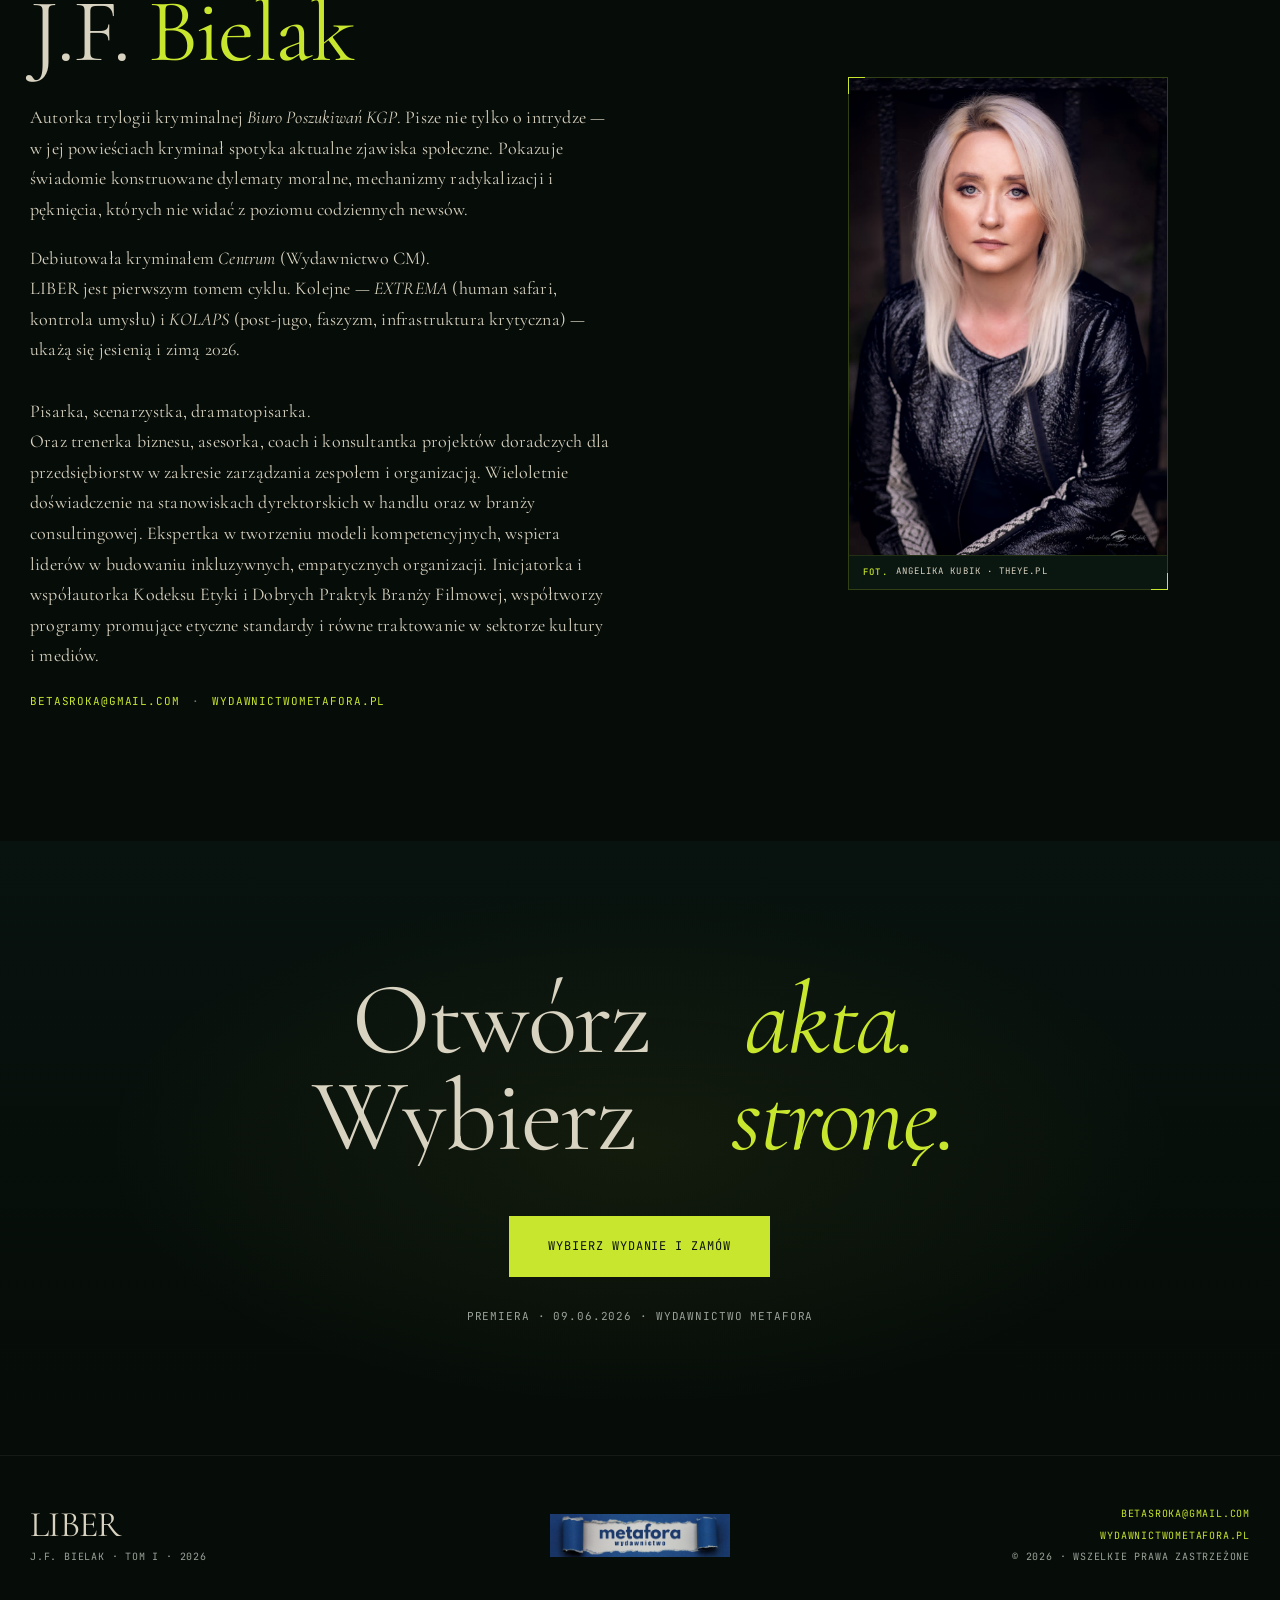
==== commit bed02289: "fix(mobile-menu): usun backdrop-filter z .nav — naprawia containing block ROOT CAUSE: .nav (header L" ====
--- a/index.html
+++ b/index.html
@@ -11,7 +11,7 @@
 <link rel="preconnect" href="https://fonts.googleapis.com" />
 <link rel="preconnect" href="https://fonts.gstatic.com" crossorigin />
 <link href="https://fonts.googleapis.com/css2?family=Cormorant+Garamond:wght@300;400;500;600;700&family=DM+Sans:wght@300;400;500;600;700&family=JetBrains+Mono:wght@300;400;500;700&display=swap" rel="stylesheet" />
-<link rel="stylesheet" href="styles.css?v=17" />
+<link rel="stylesheet" href="styles.css?v=18" />
 <script>
   // Inline: dodaj klase liber-embedded natychmiast jezeli w iframe.
   // Robimy to przed pelnym load script.js, zeby CSS od razu byl applikowany.
--- a/styles.css
+++ b/styles.css
@@ -52,7 +52,15 @@
   background: var(--void) !important;
   backdrop-filter: none !important;
   -webkit-backdrop-filter: none !important;
-  z-index: 9000 !important;
+  z-index: 9500 !important;
+}
+/* KRYTYCZNE: .nav ma backdrop-filter ktory tworzy CONTAINING BLOCK
+   dla position:fixed descendants. Mobile menu (.nav__links) pinowal sie
+   do .nav (waski pasek na top) zamiast do viewport, stad tlo tylko
+   pod napisami. Usuwamy filter w embedded — w iframe i tak nie potrzebny. */
+html.liber-embedded .nav {
+  backdrop-filter: none !important;
+  -webkit-backdrop-filter: none !important;
 }
 
 .sr-only {
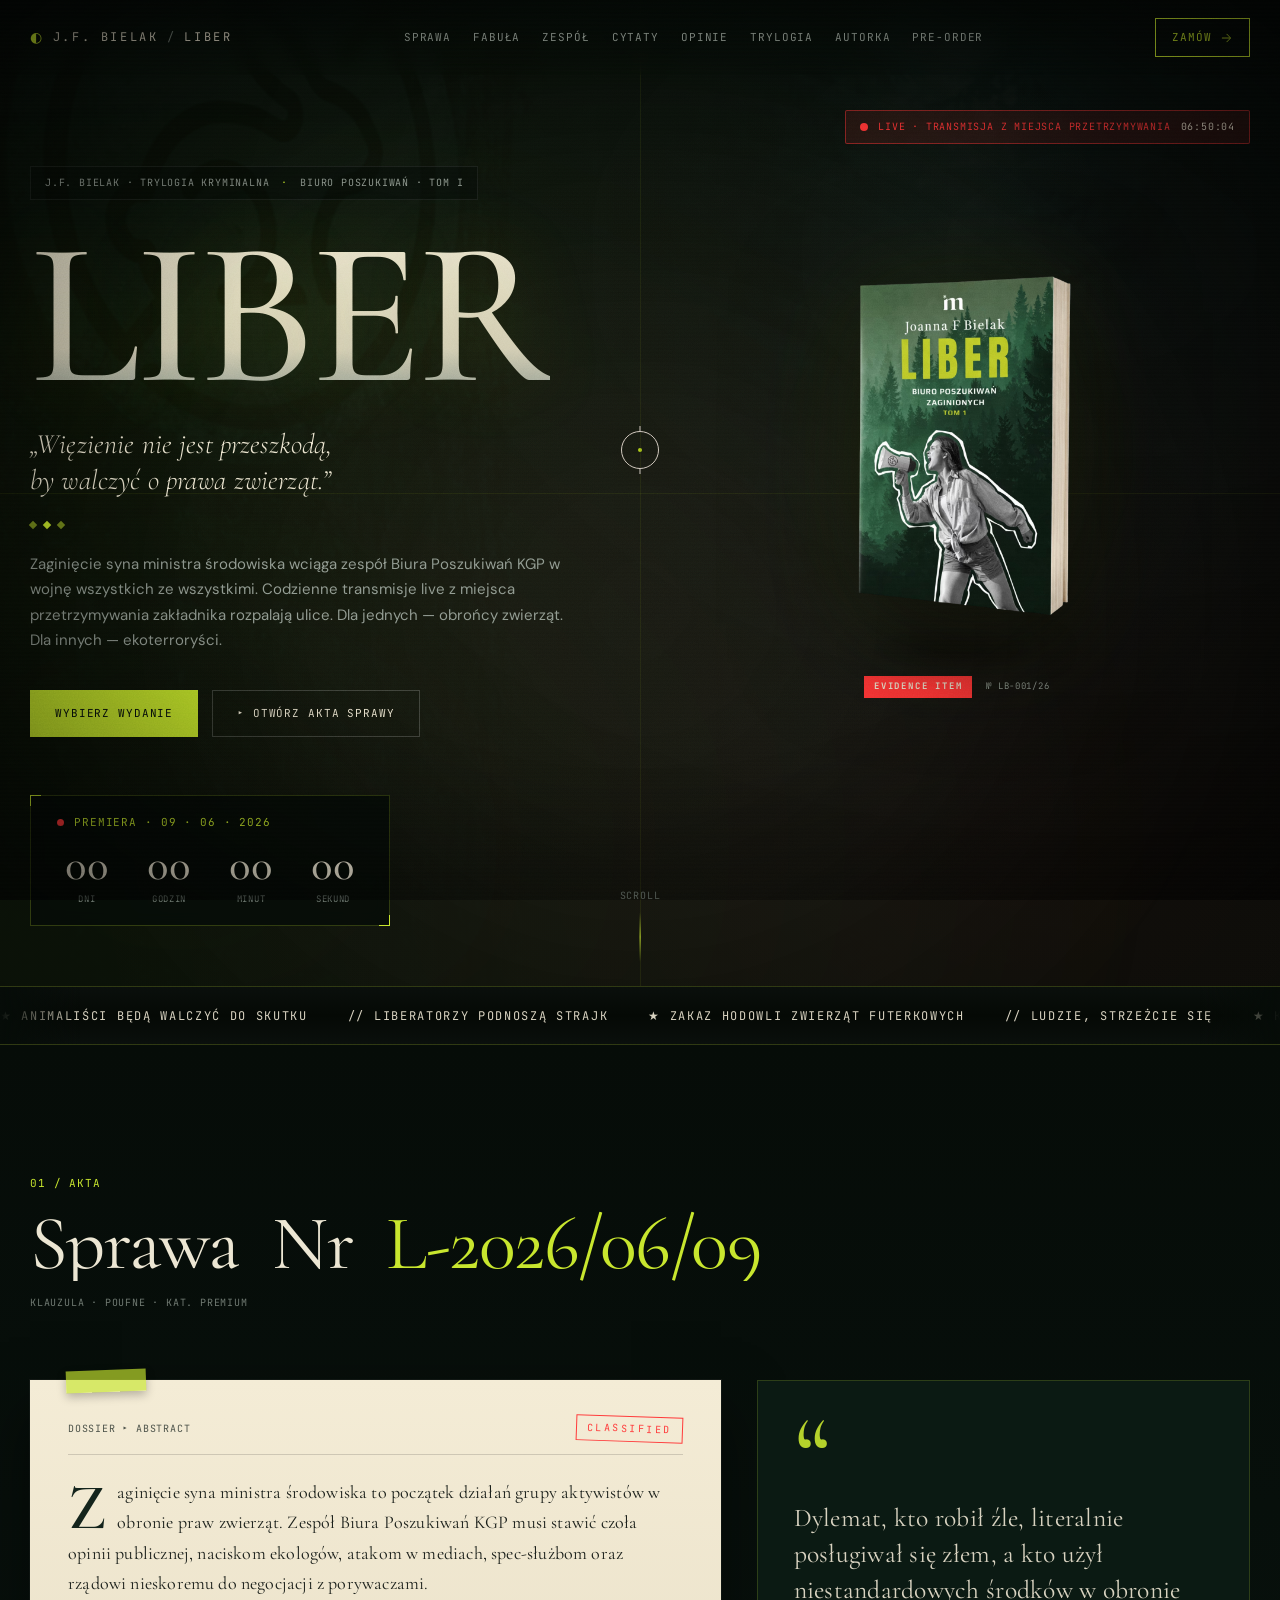
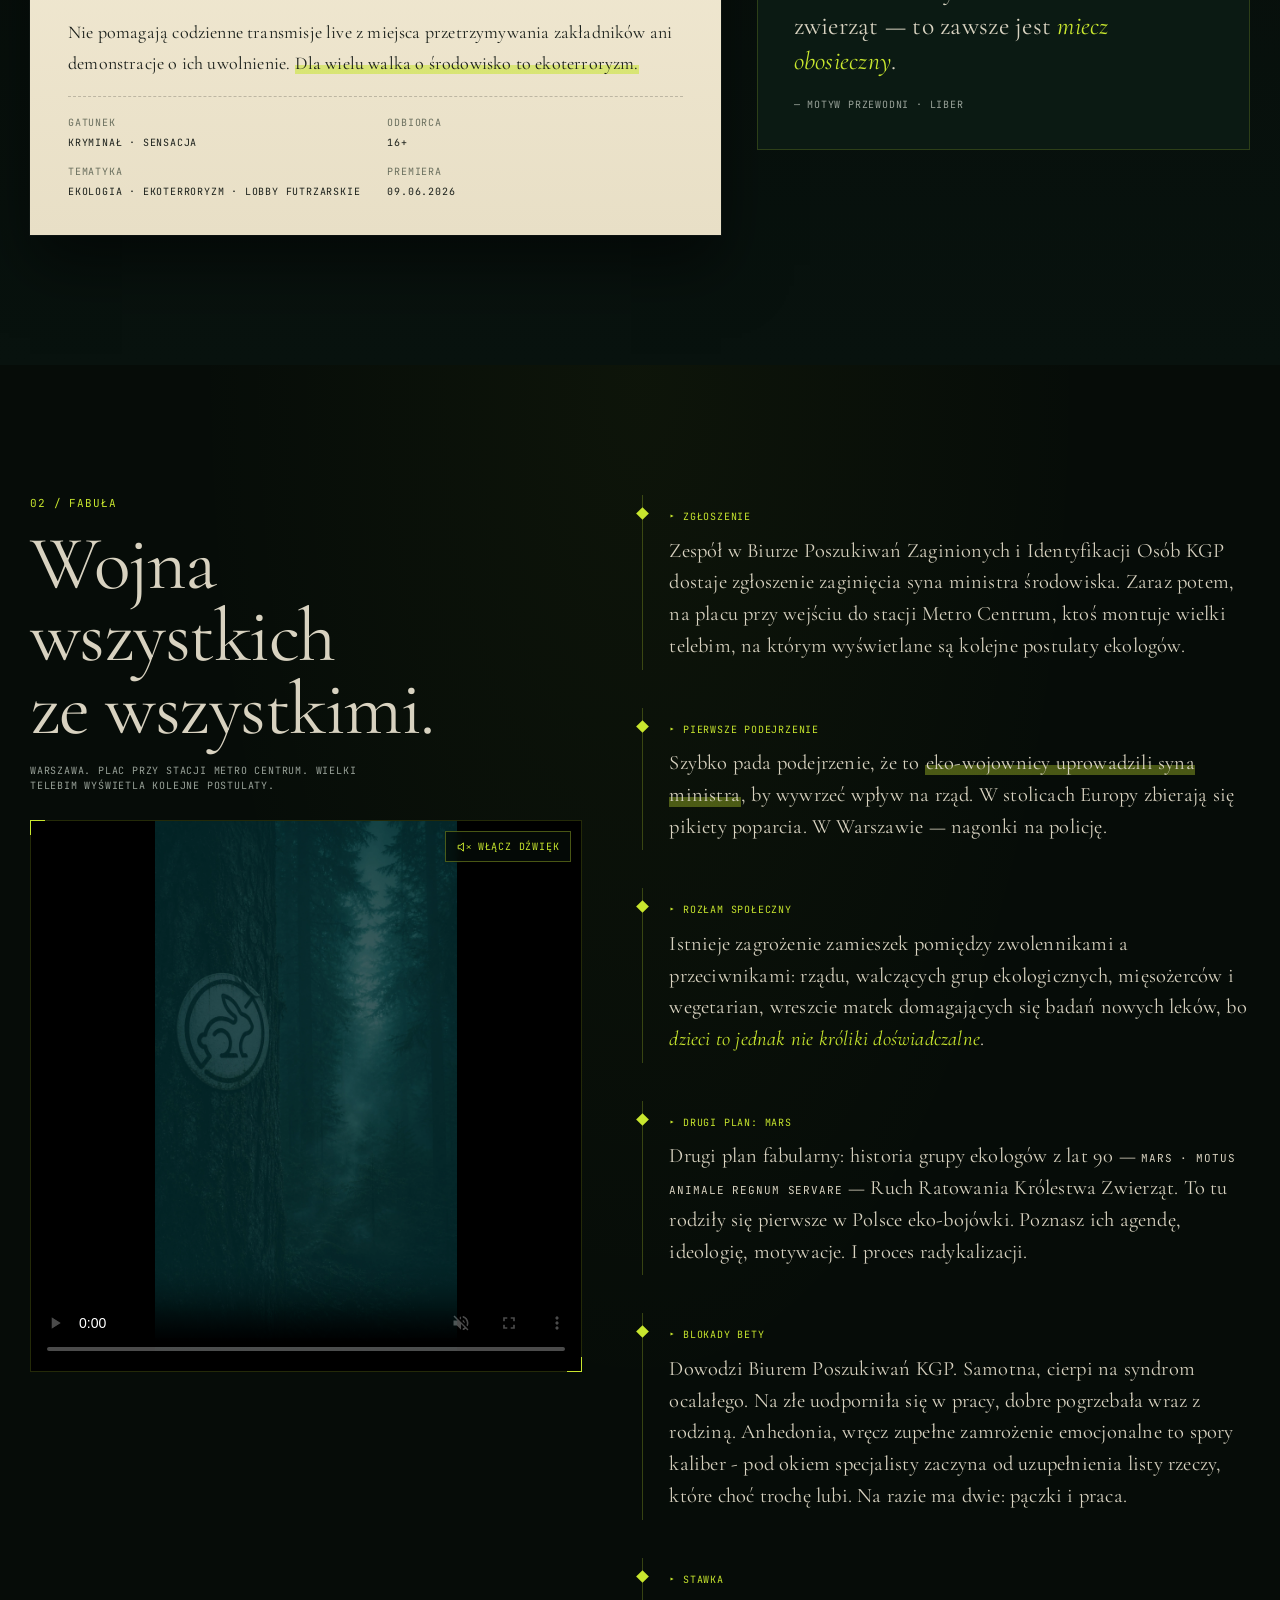
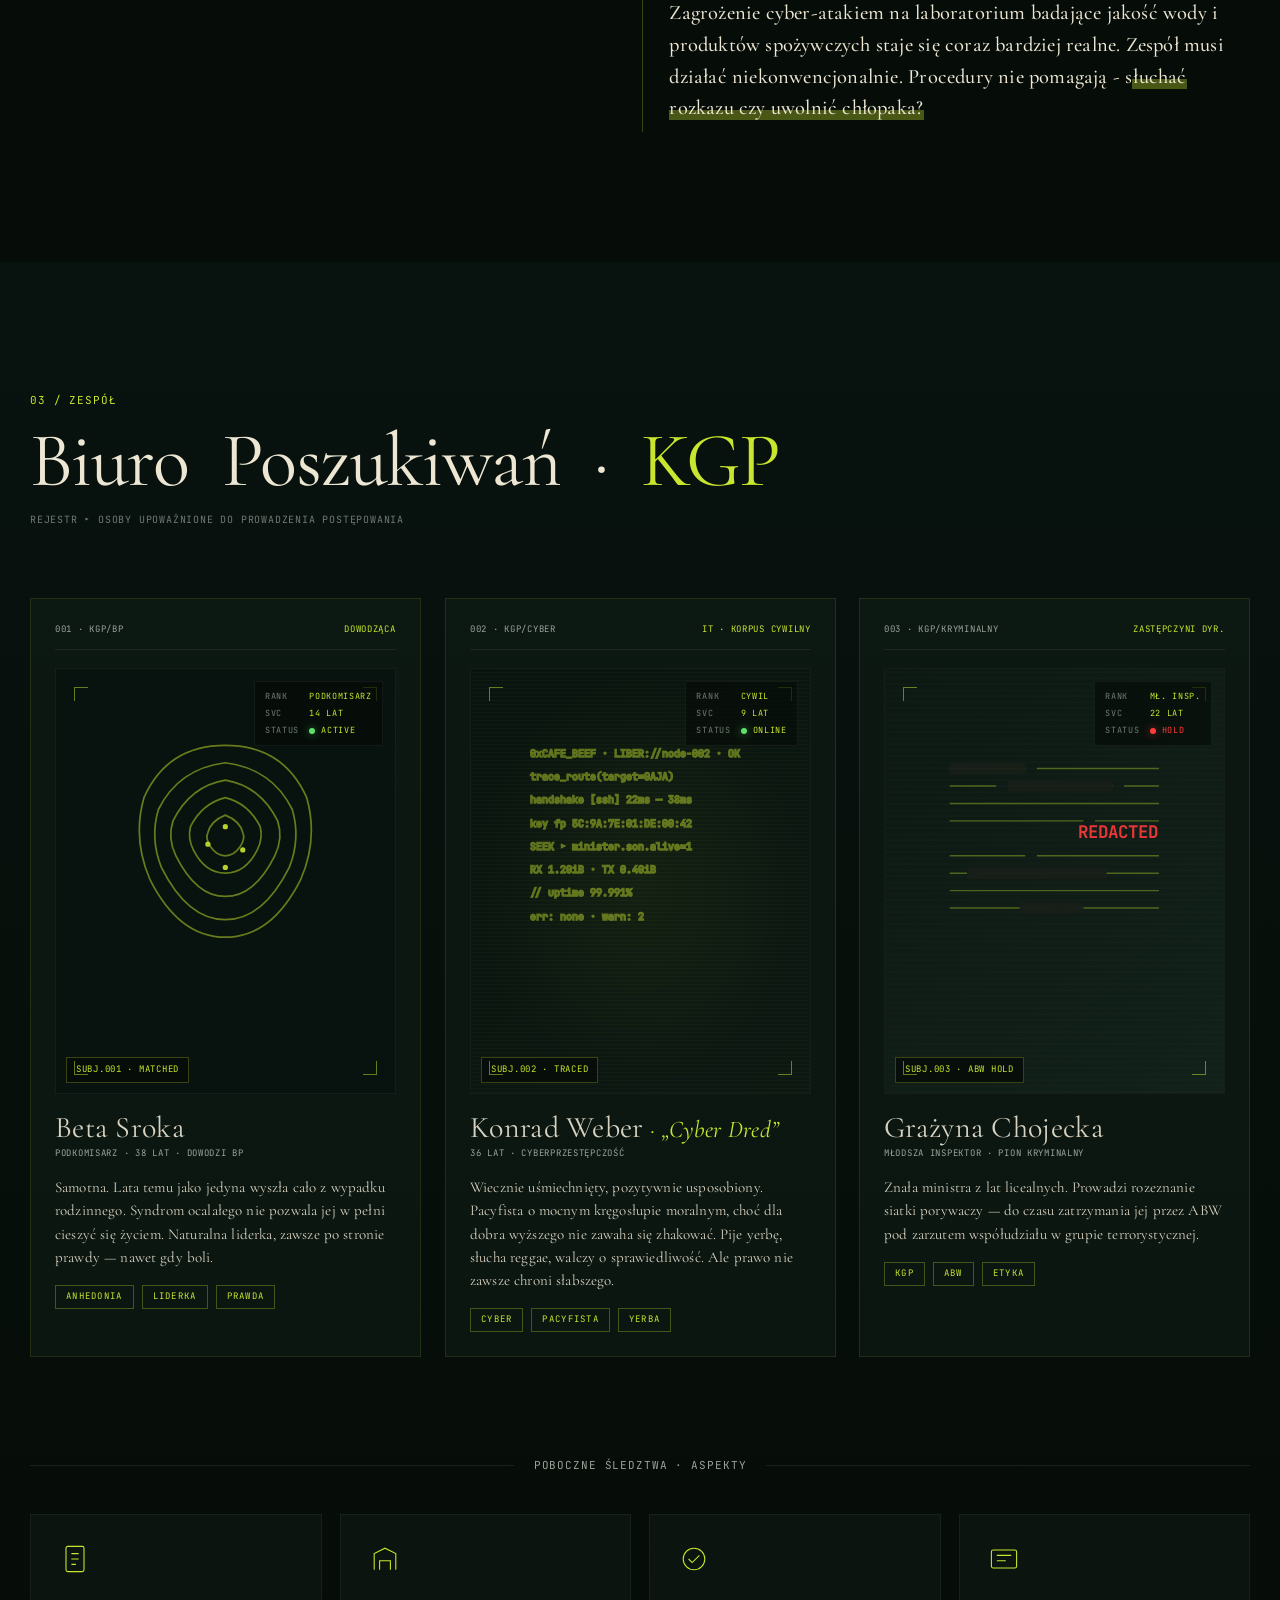
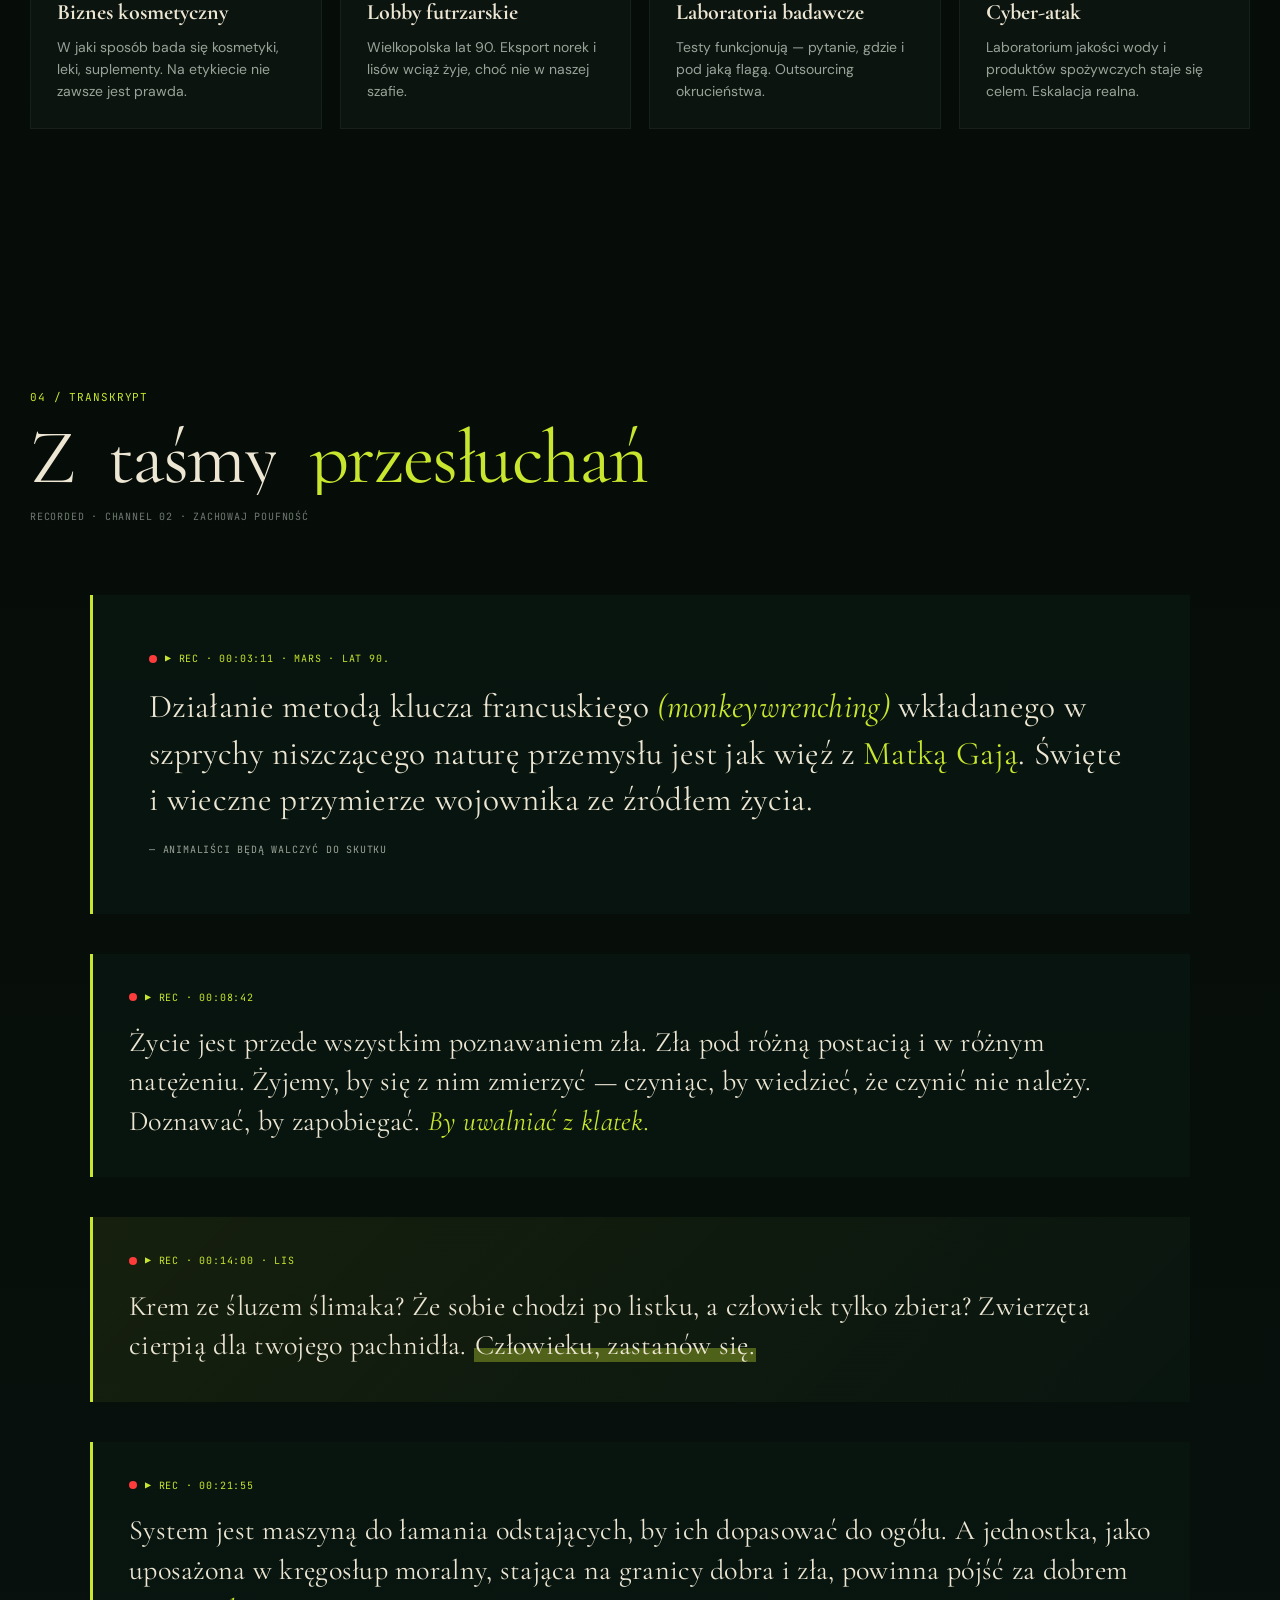
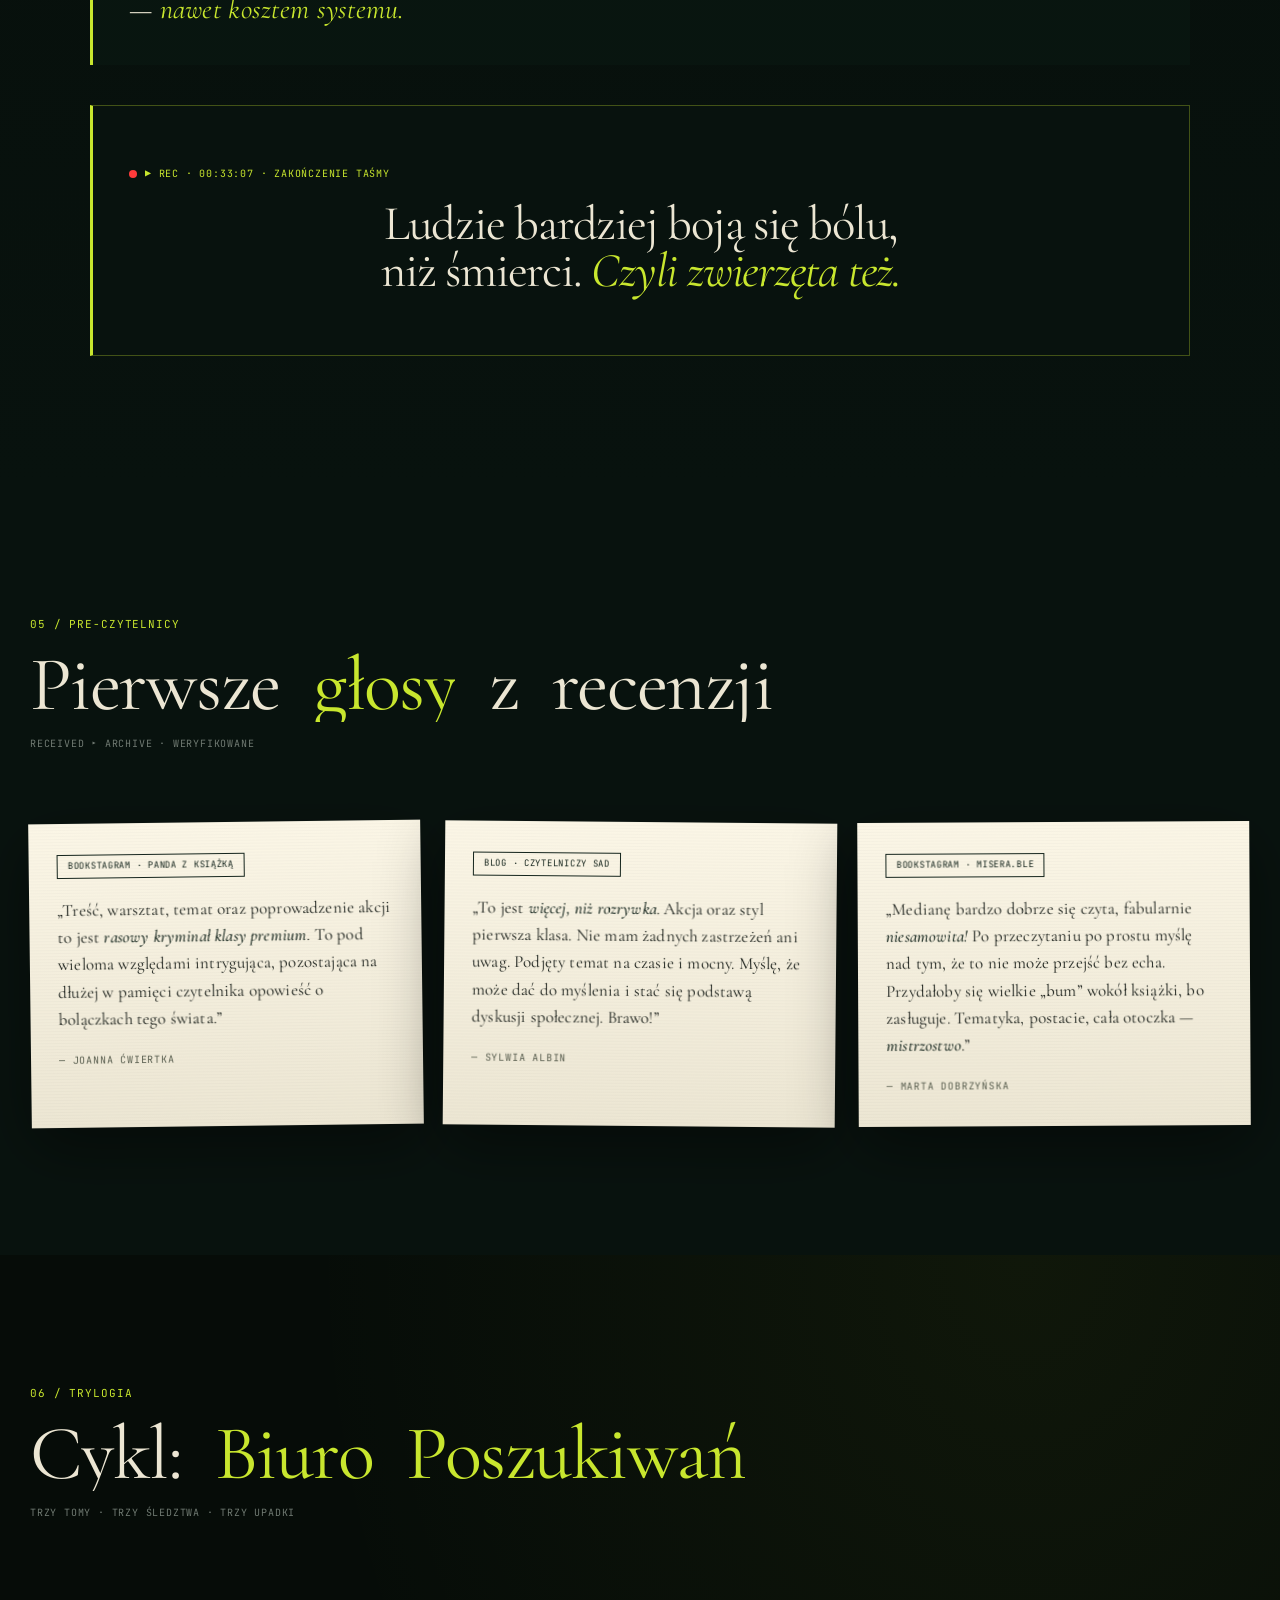
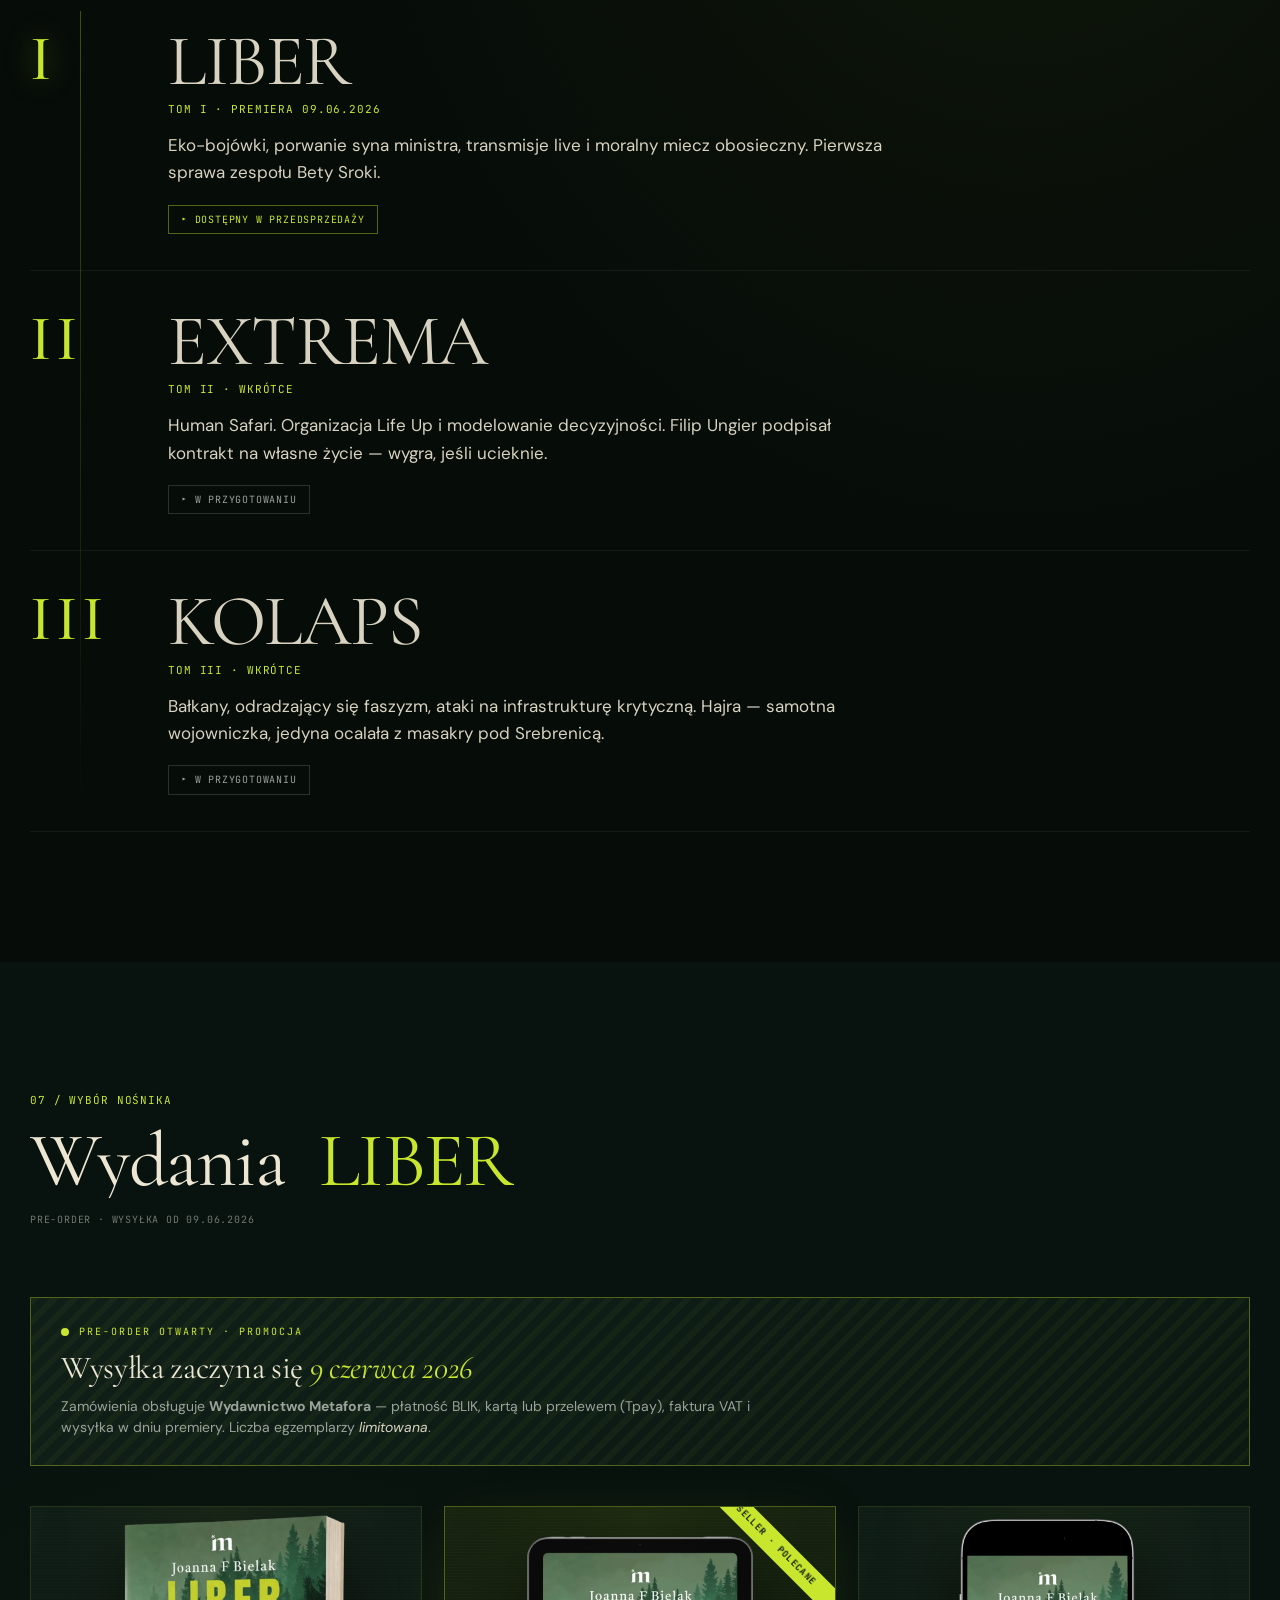
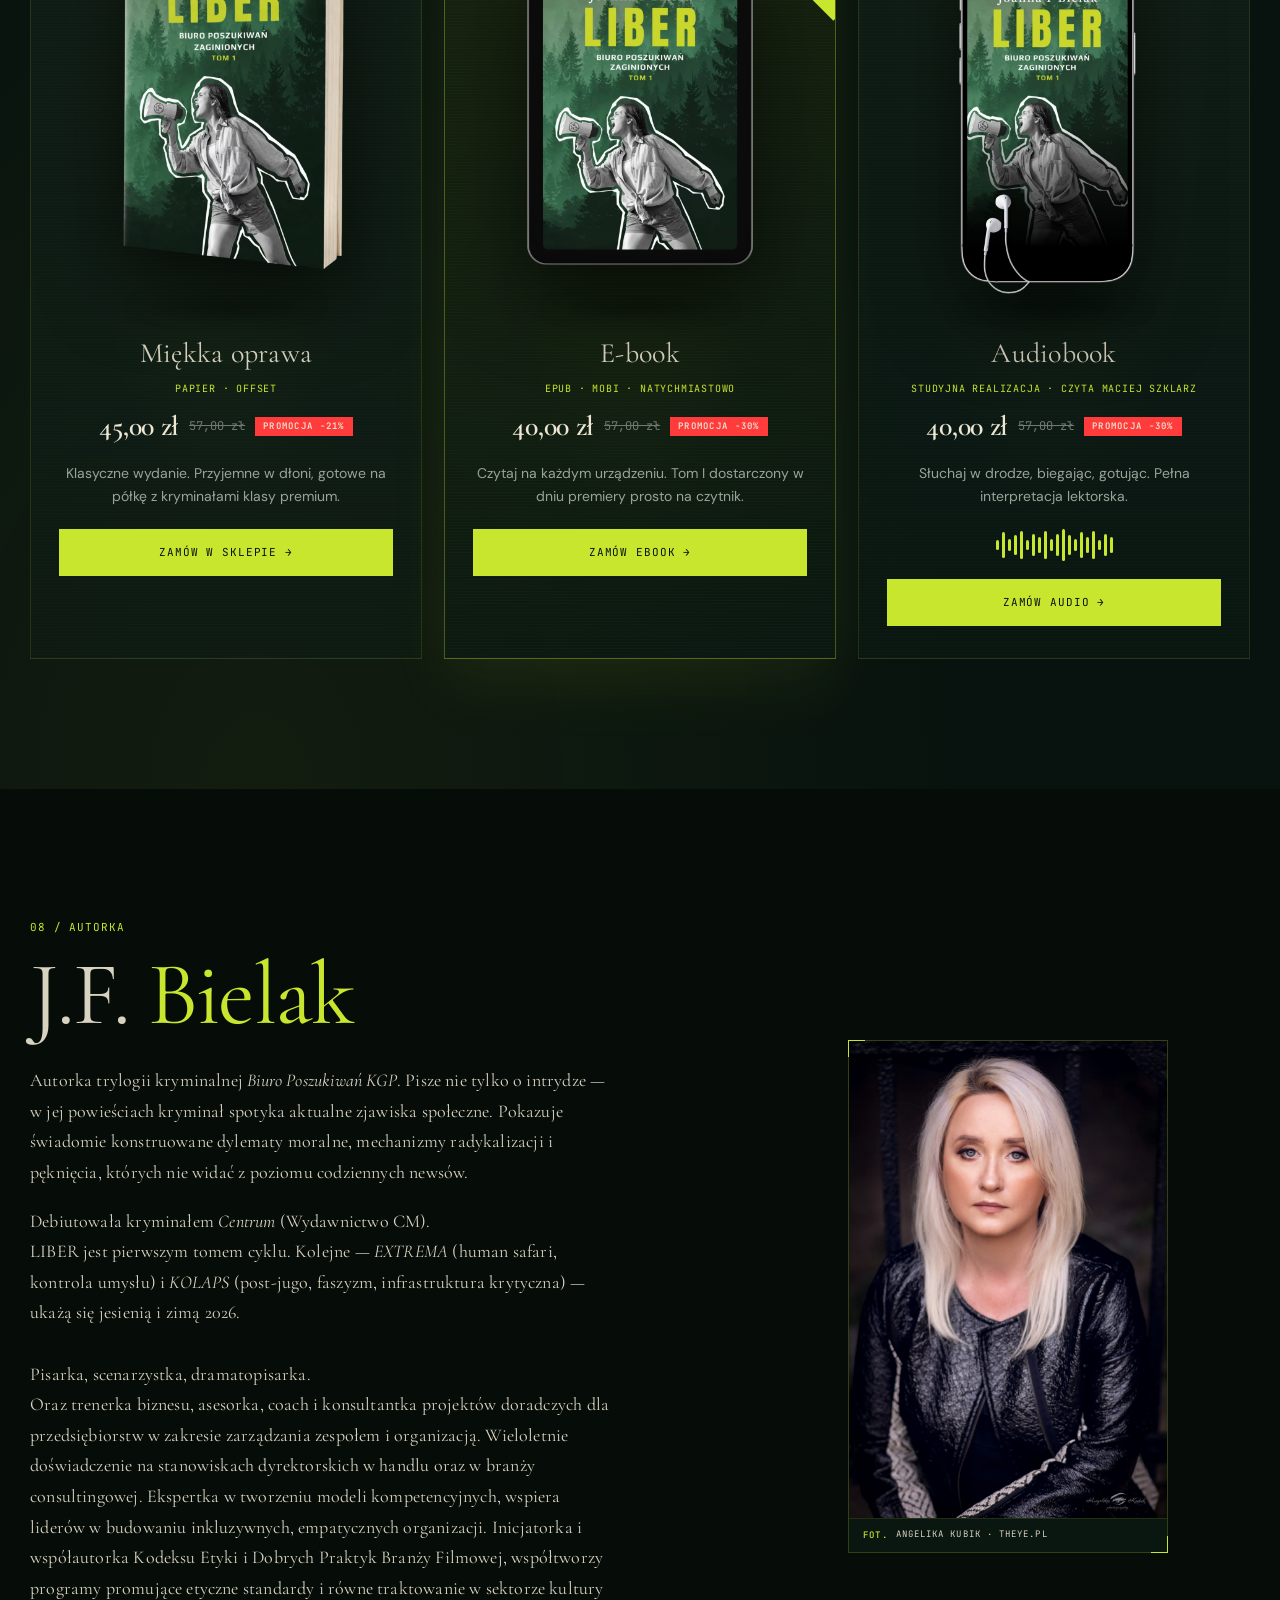
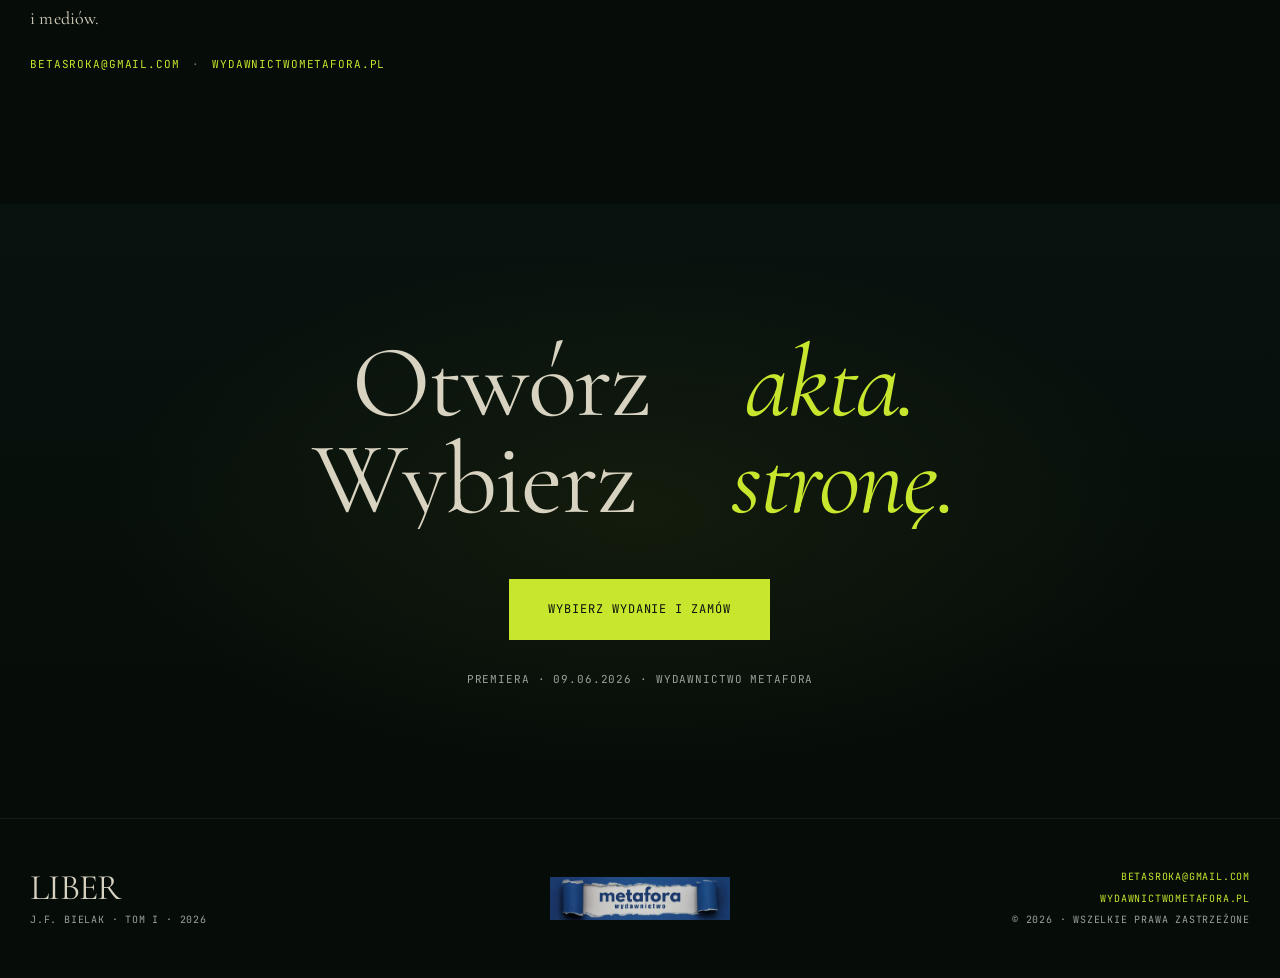
==== commit 42dd2d16: "chore(form): ukryj sekcje #zapisy (mailto form) z opcja przywrocenia Formularz "Zarezerwuj imiennie"" ====
--- a/index.html
+++ b/index.html
@@ -58,7 +58,7 @@
     <a href="#trylogia">Trylogia</a>
     <a href="#autorka">Autorka</a>
     <a href="#formaty">Pre-order</a>
-    <a href="#zapisy">Zapisy</a>
+    <!-- <a href="#zapisy">Zapisy</a> -- ukryte z formularzem rezerwacyjnym -->
   </nav>
   <a class="nav__cta mono" href="#formaty" data-magnetic>
     <span>Zamów</span>
@@ -691,8 +691,12 @@
   </div>
 </section>
 
-<!-- ===================== PREORDER FORM ===================== -->
-<section id="zapisy" class="section section--preorder" aria-labelledby="preorder-title">
+<!-- ===================== PREORDER FORM =====================
+     UKRYTE TYMCZASOWO — formularz uzywa mailto: (klient pocztowy).
+     ZEBY PRZYWROCIC: usun atrybut `hidden` ponizej + odkomentuj
+     <a href="#zapisy">Zapisy</a> w <nav class="nav__links">.
+     Docelowo: zintegrowac z Brevo/Mailchimp lub backend Cloudflare Worker. -->
+<section id="zapisy" class="section section--preorder" aria-labelledby="preorder-title" hidden>
   <div class="preorder-wrap">
     <div class="preorder__left" data-reveal>
       <div class="section__num mono">// LISTA REZERWACYJNA</div>
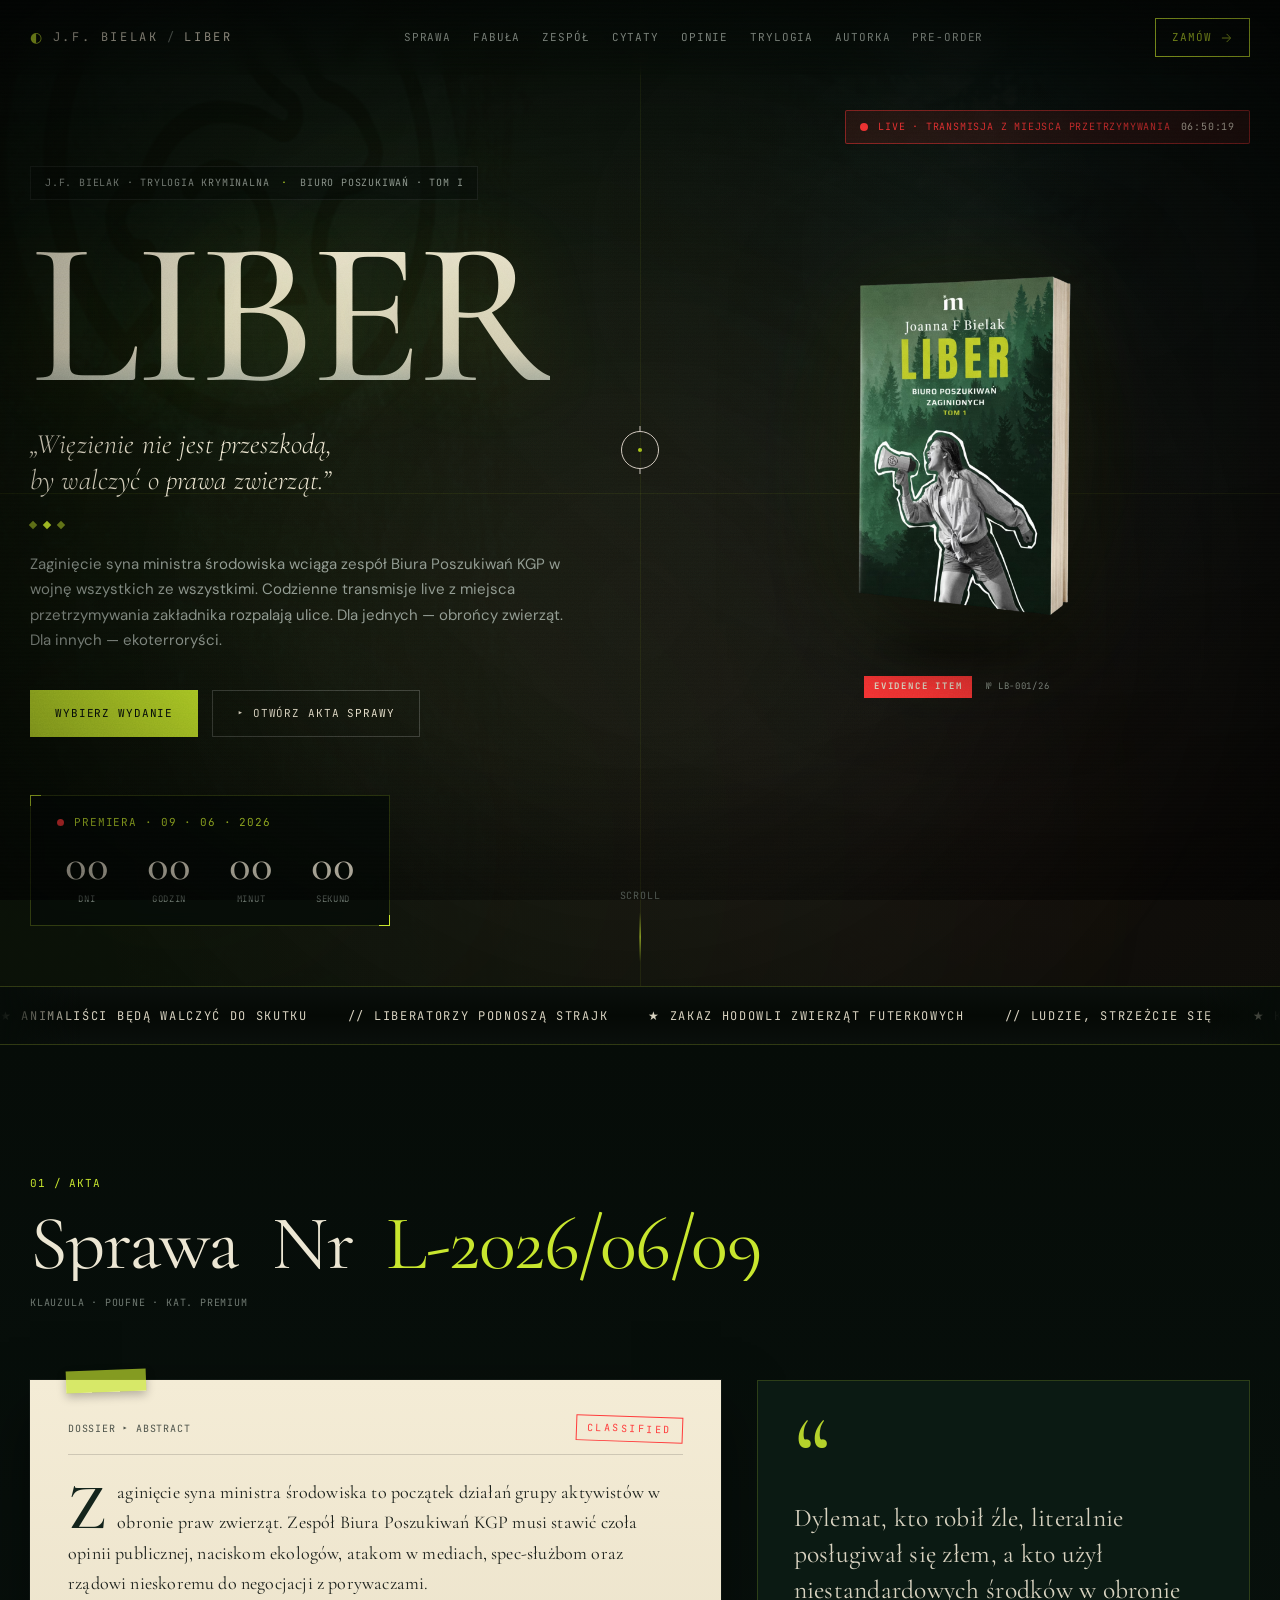
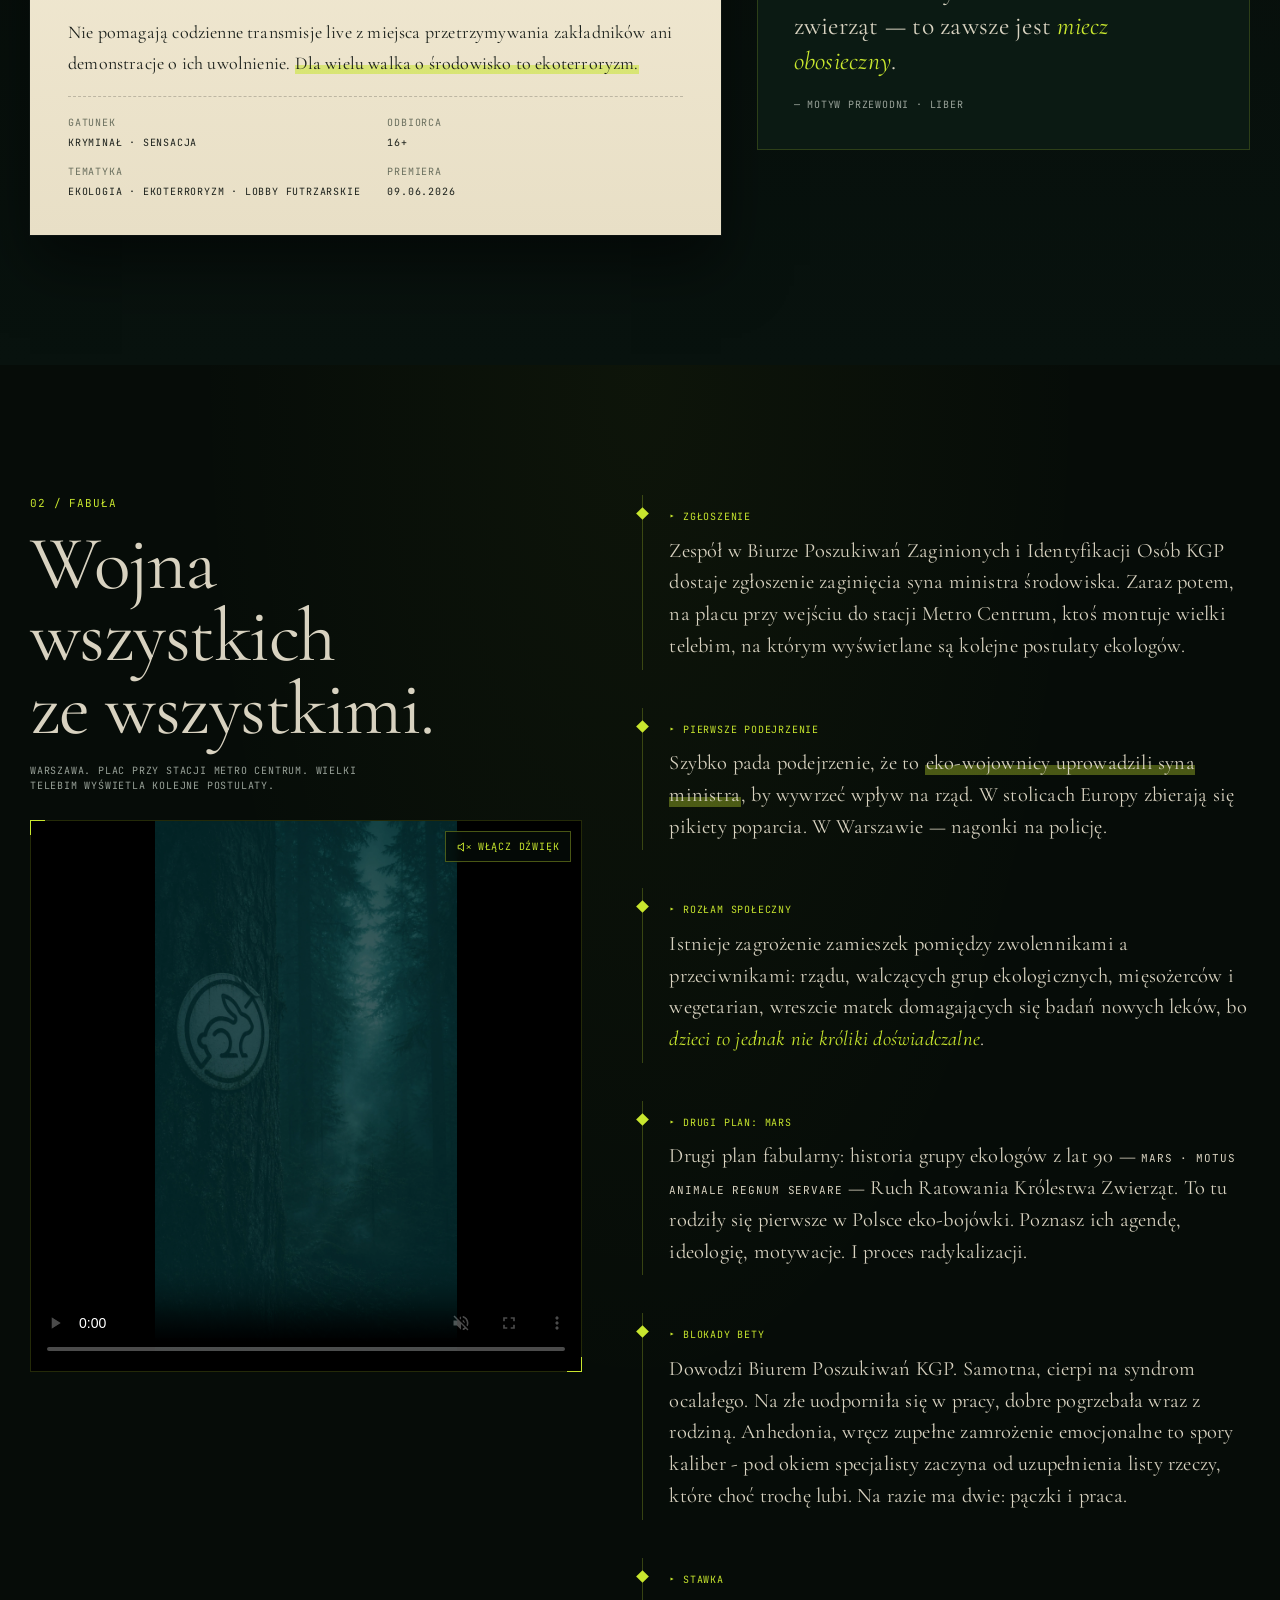
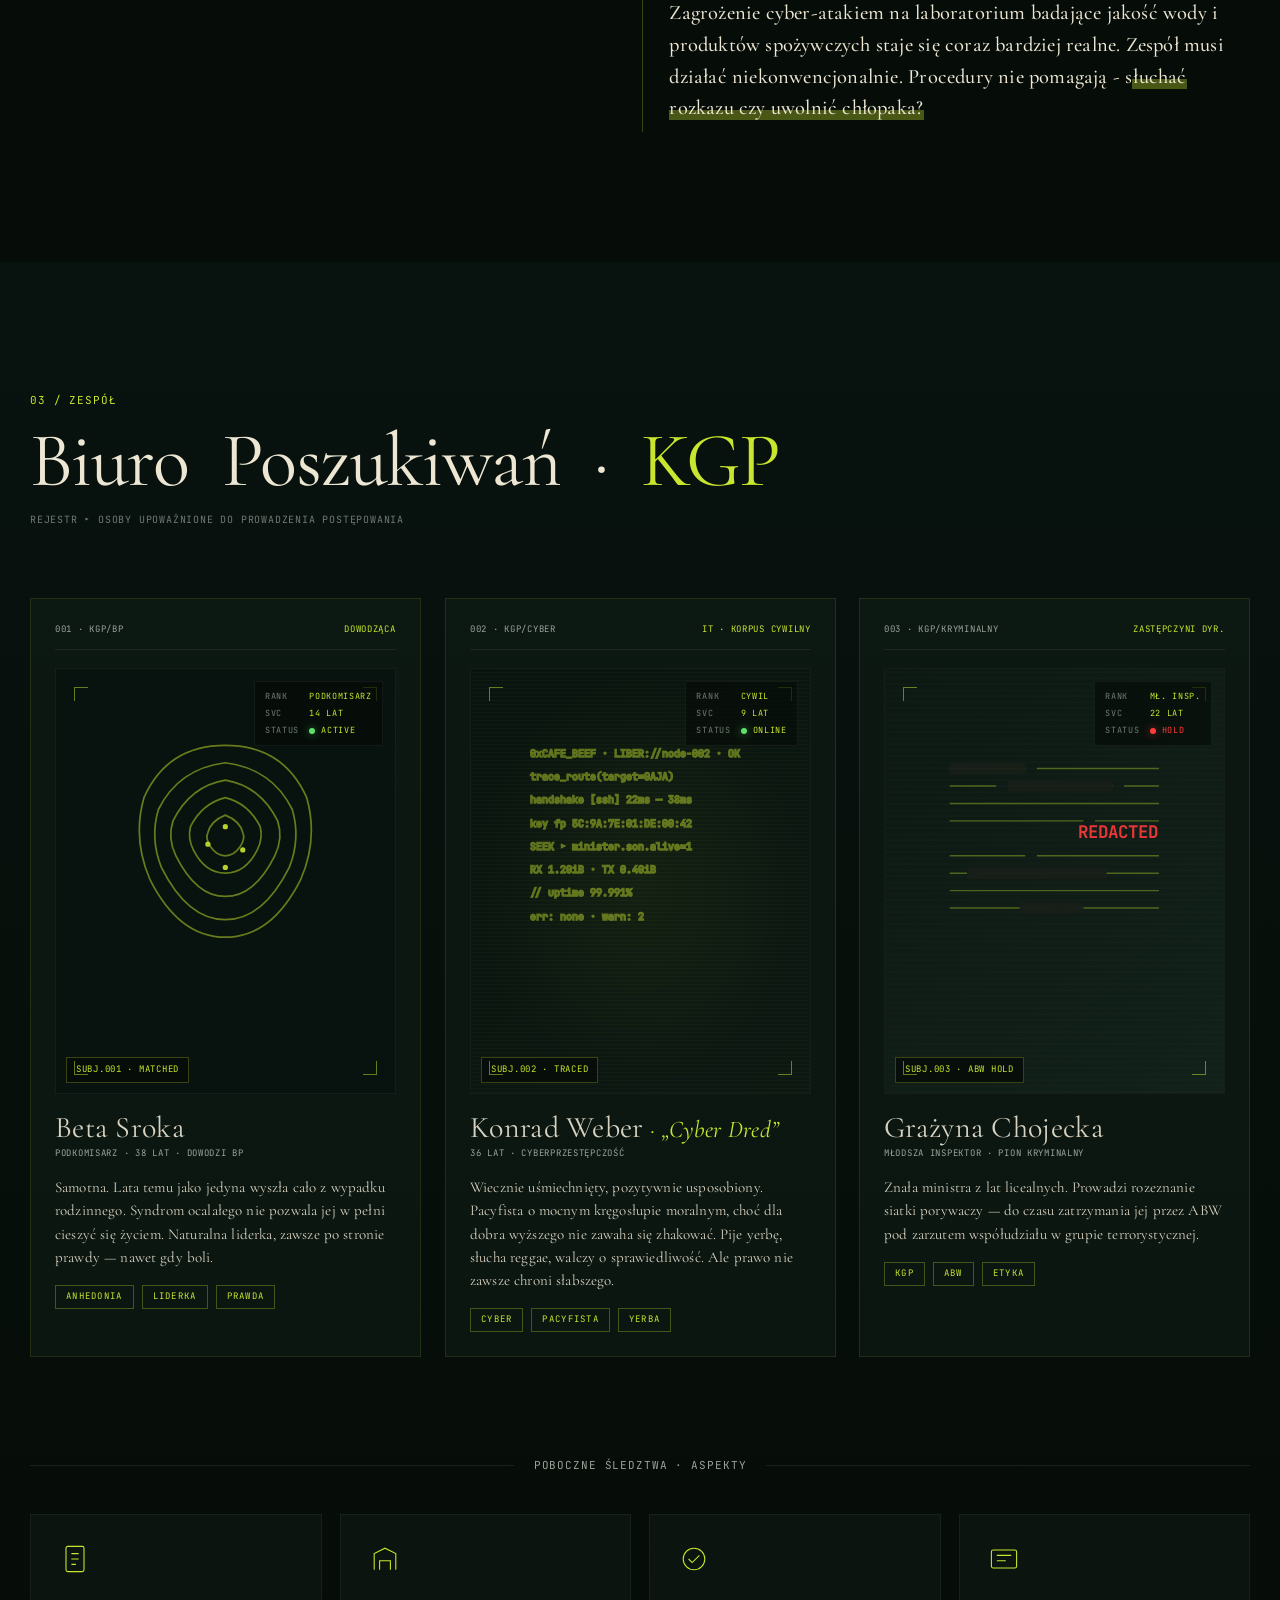
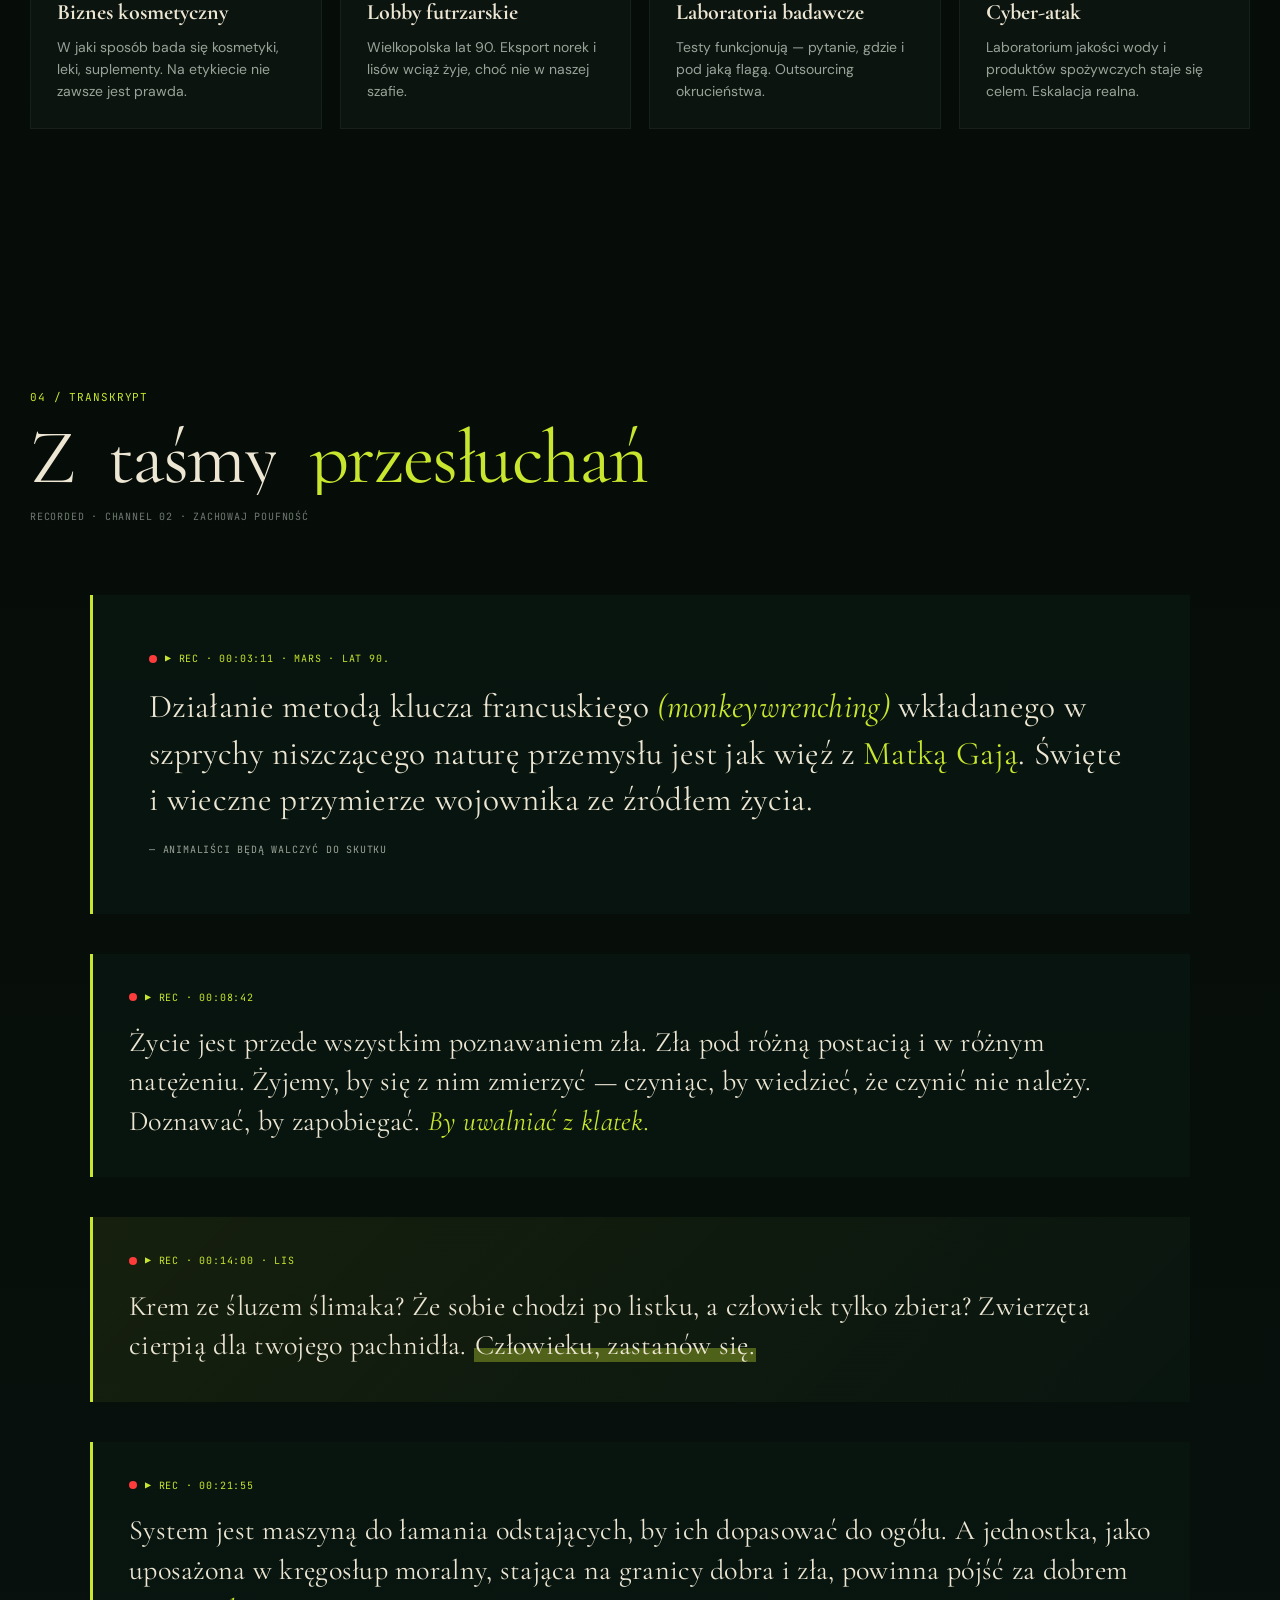
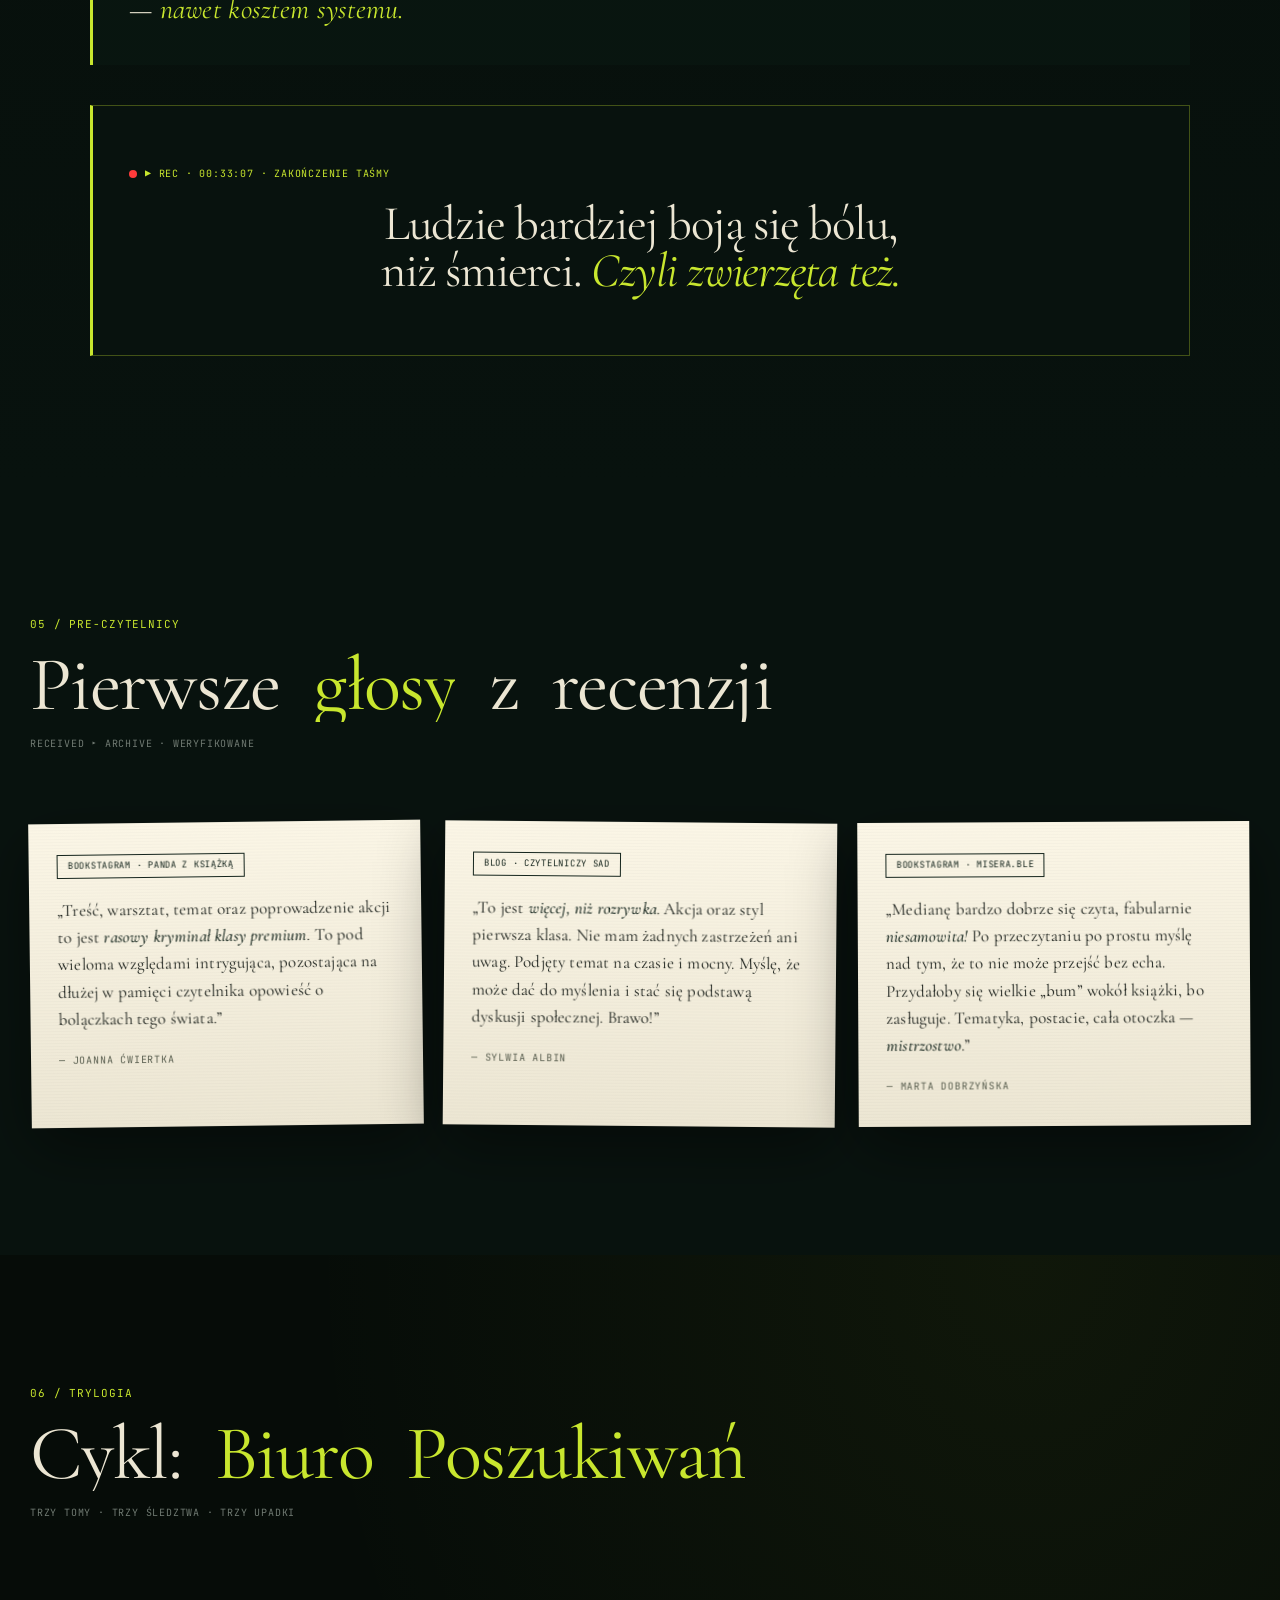
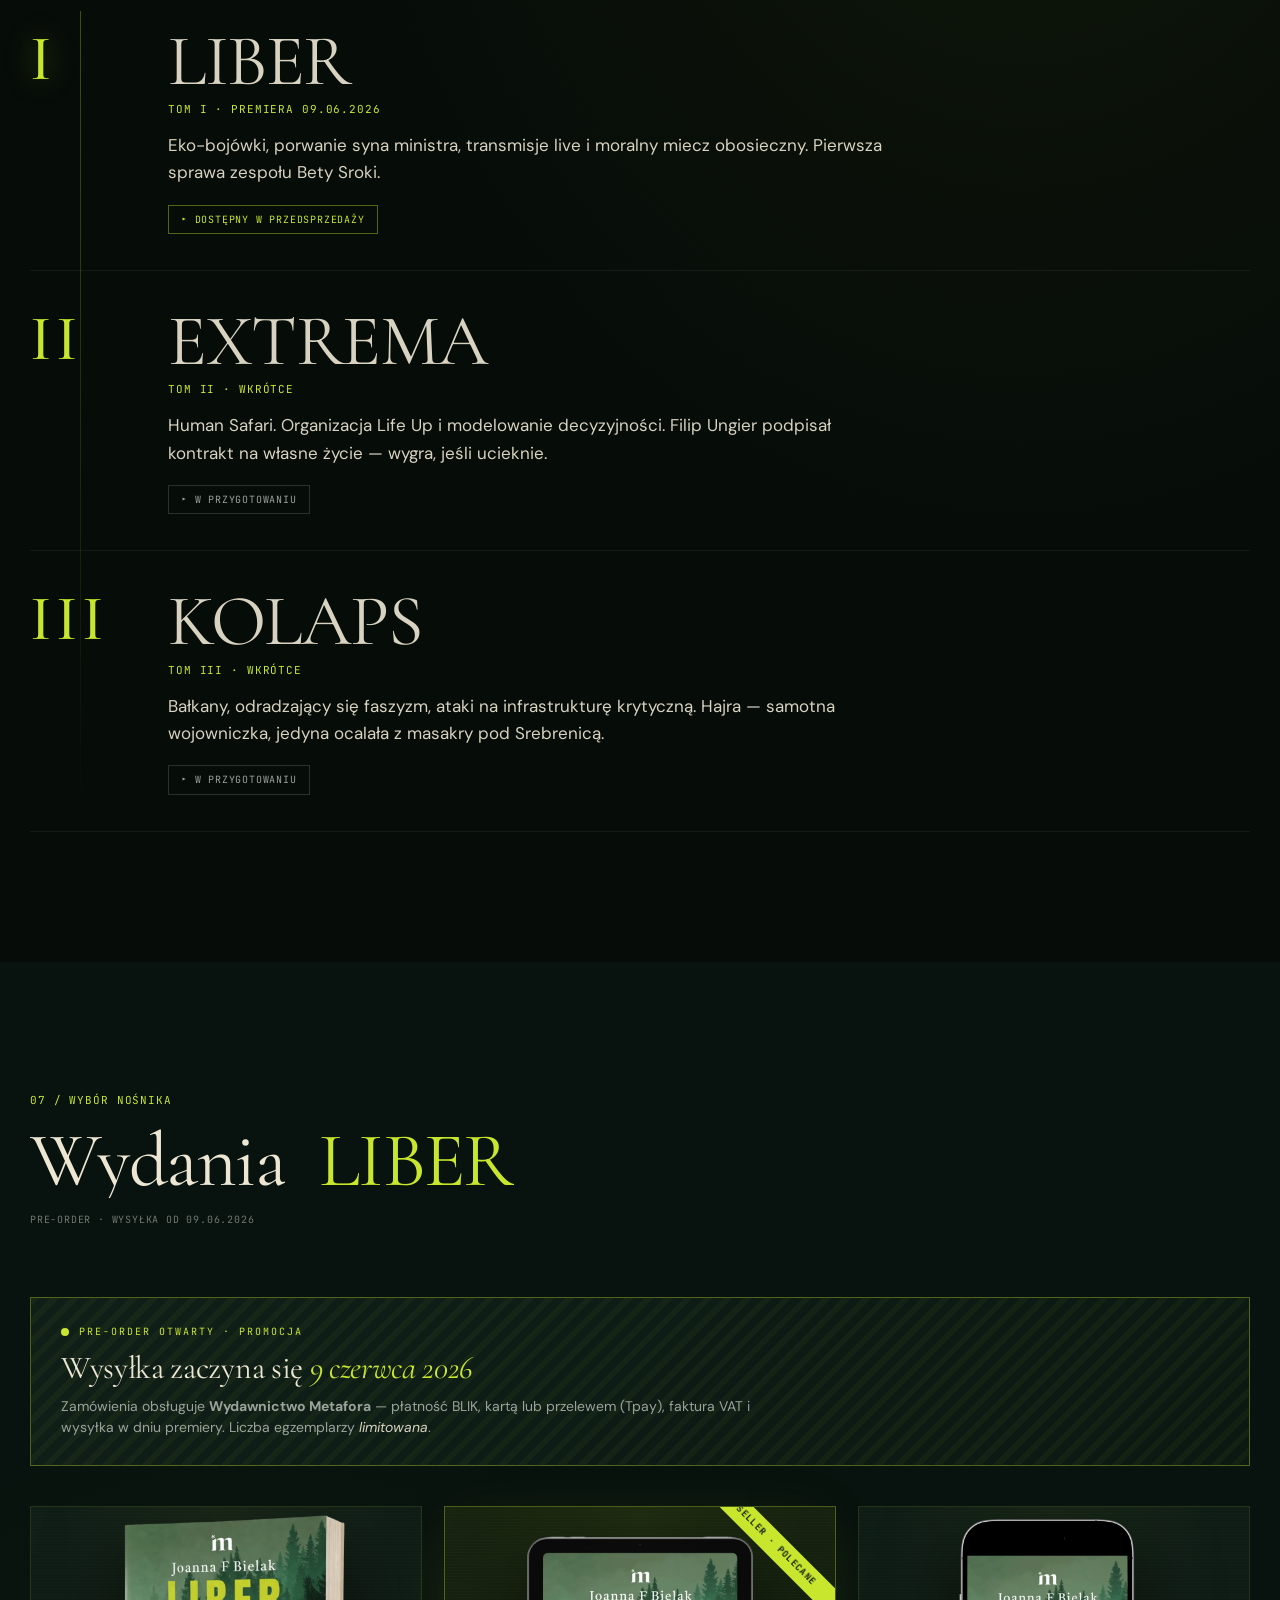
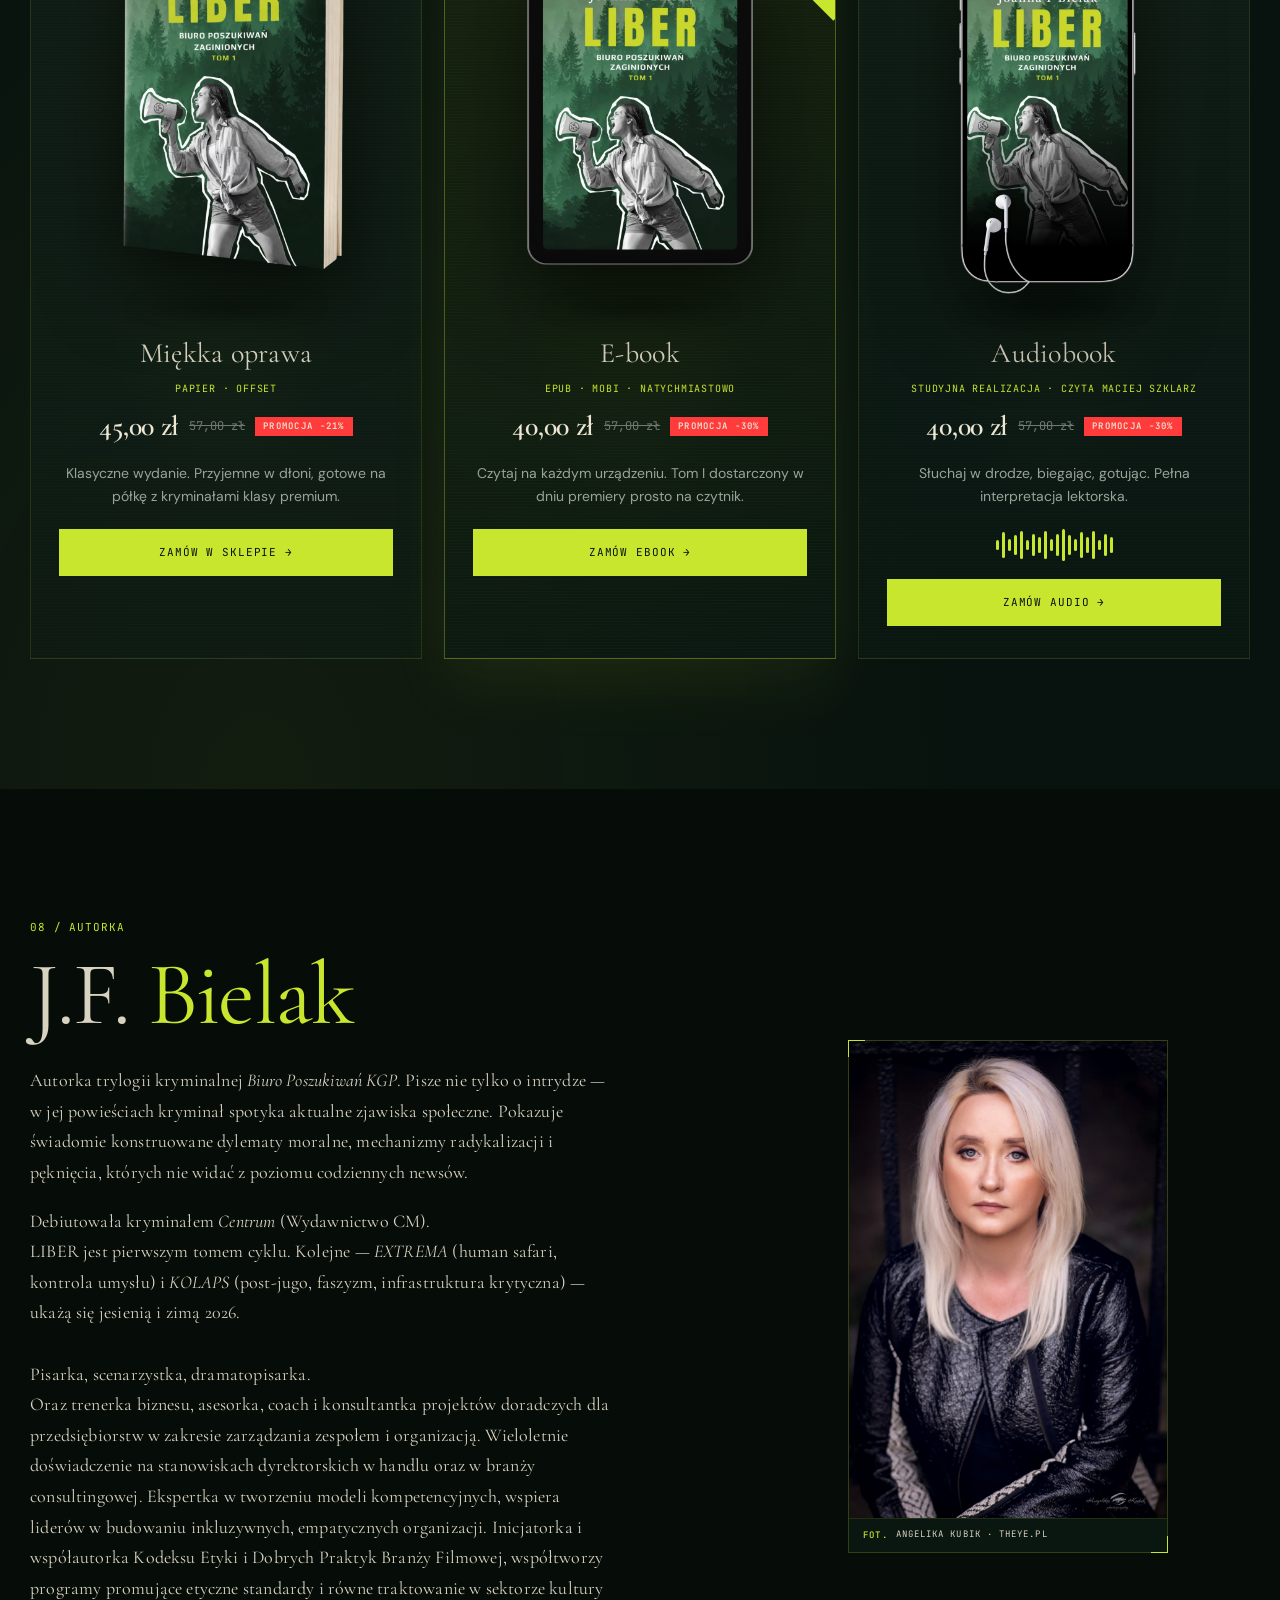
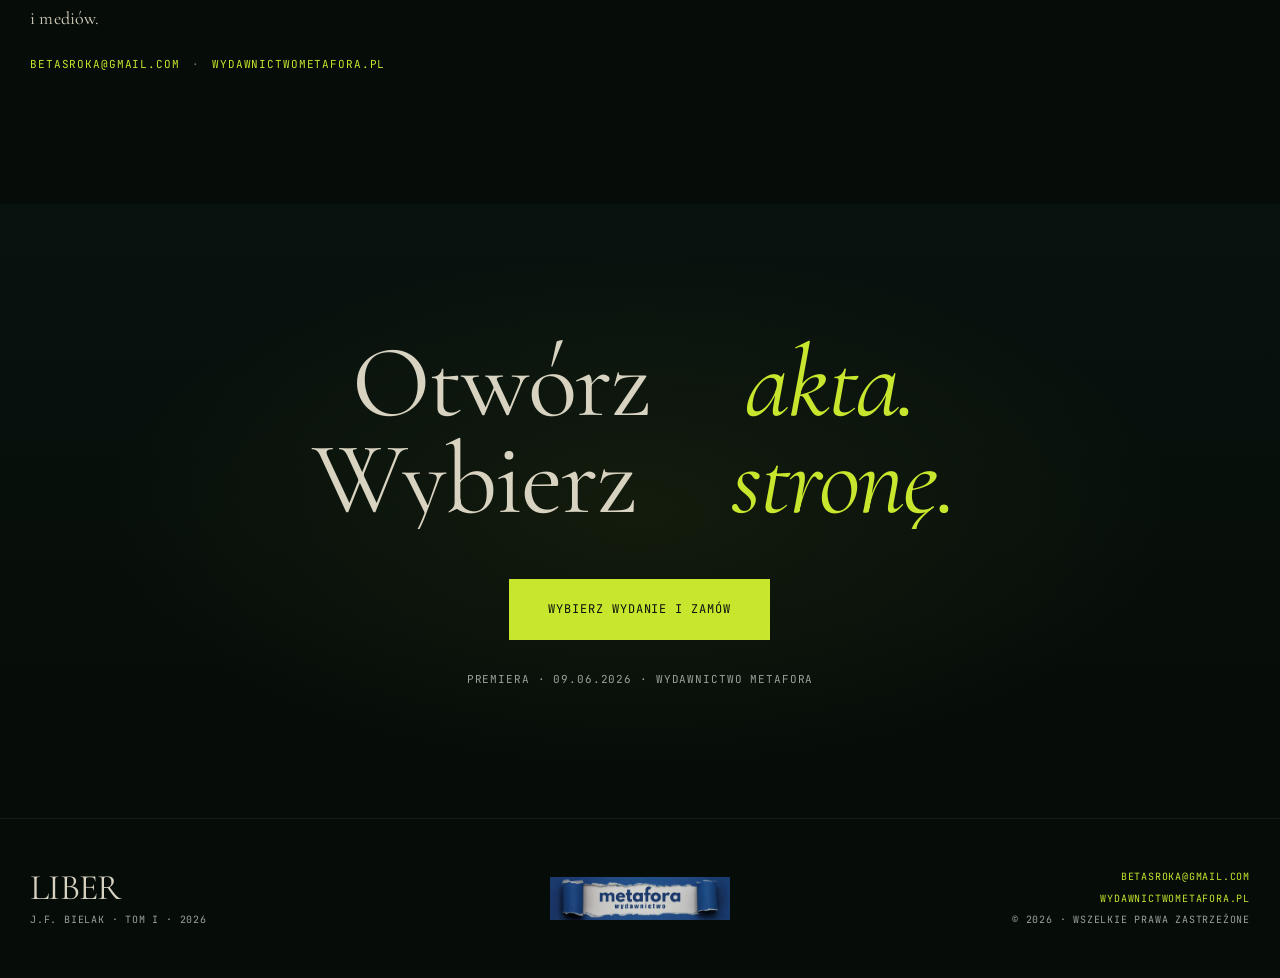
==== commit c5328d88: "fix(mobile-menu): burger w iframe wymusza outer scroll do iframe top Problem: mobile menu .nav__link" ====
--- a/index.html
+++ b/index.html
@@ -830,6 +830,6 @@
   </div>
 </footer>
 
-<script src="script.js?v=20"></script>
+<script src="script.js?v=21"></script>
 </body>
 </html>
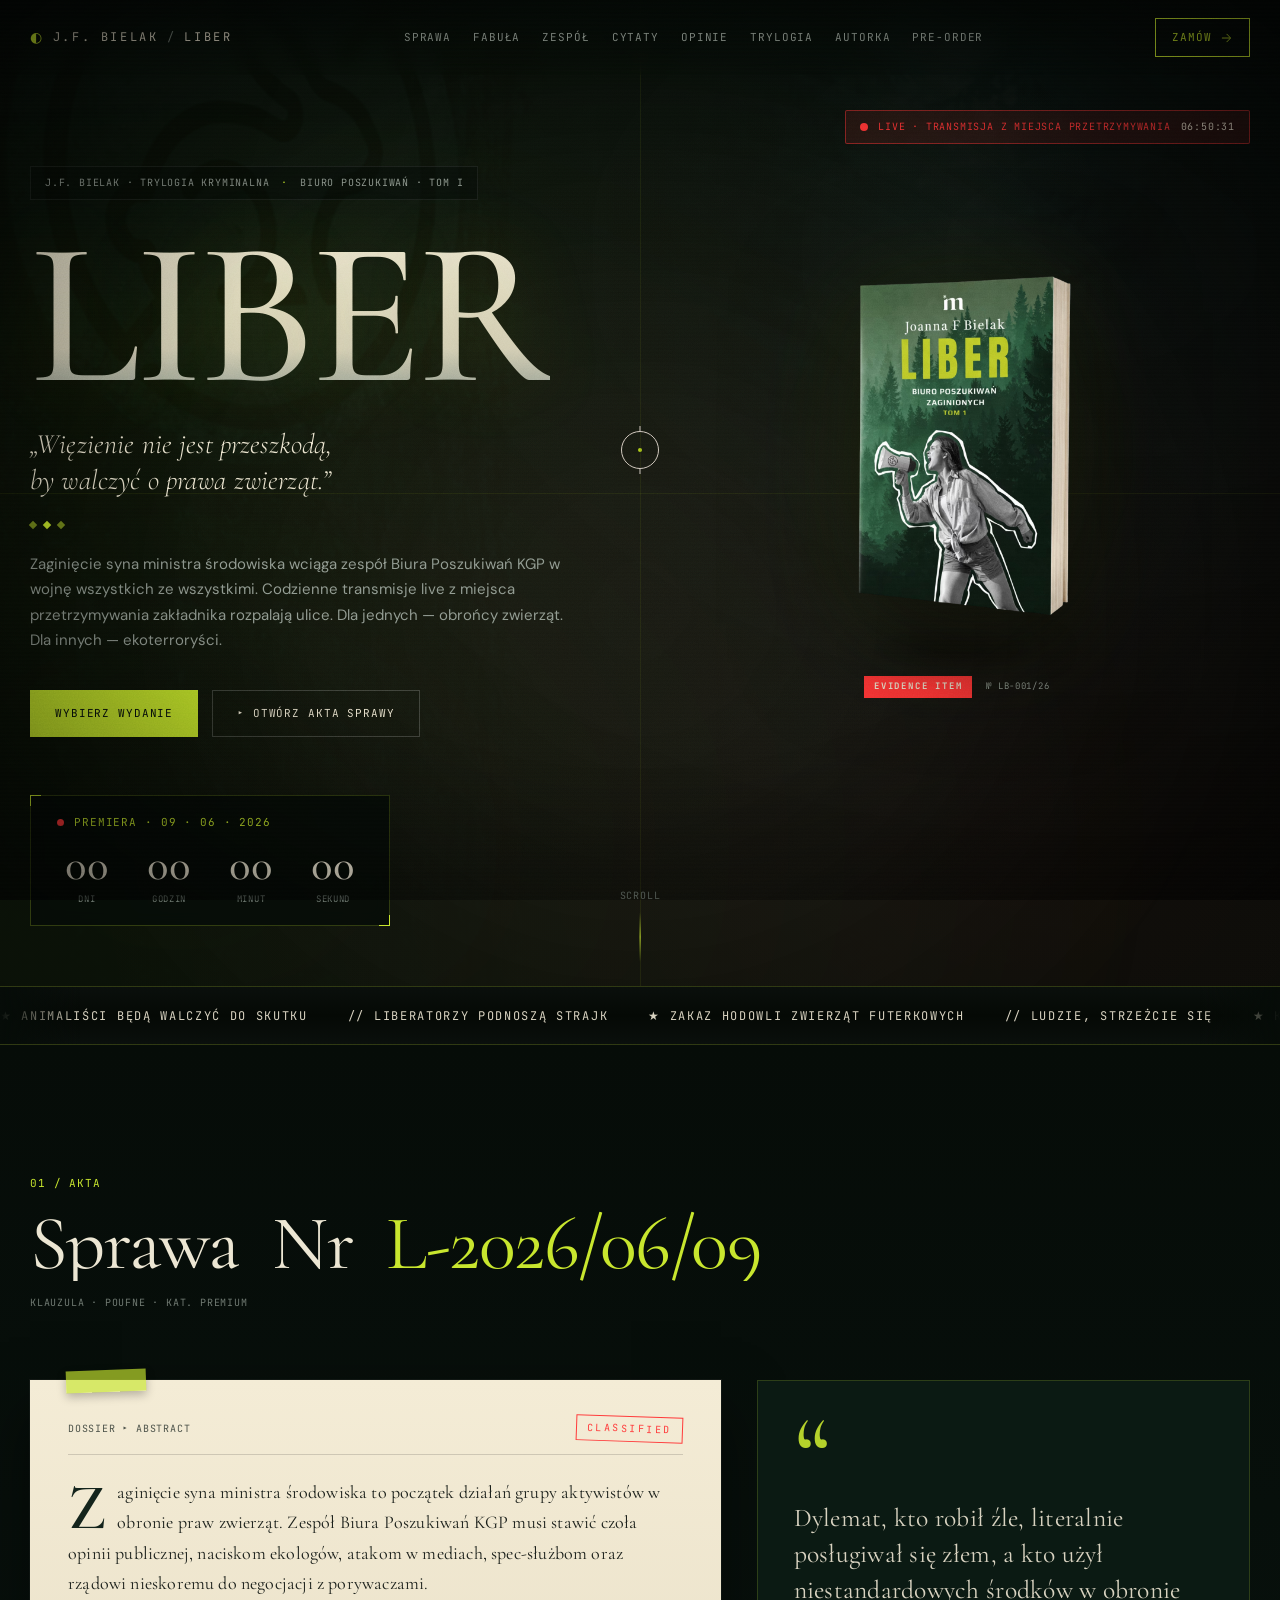
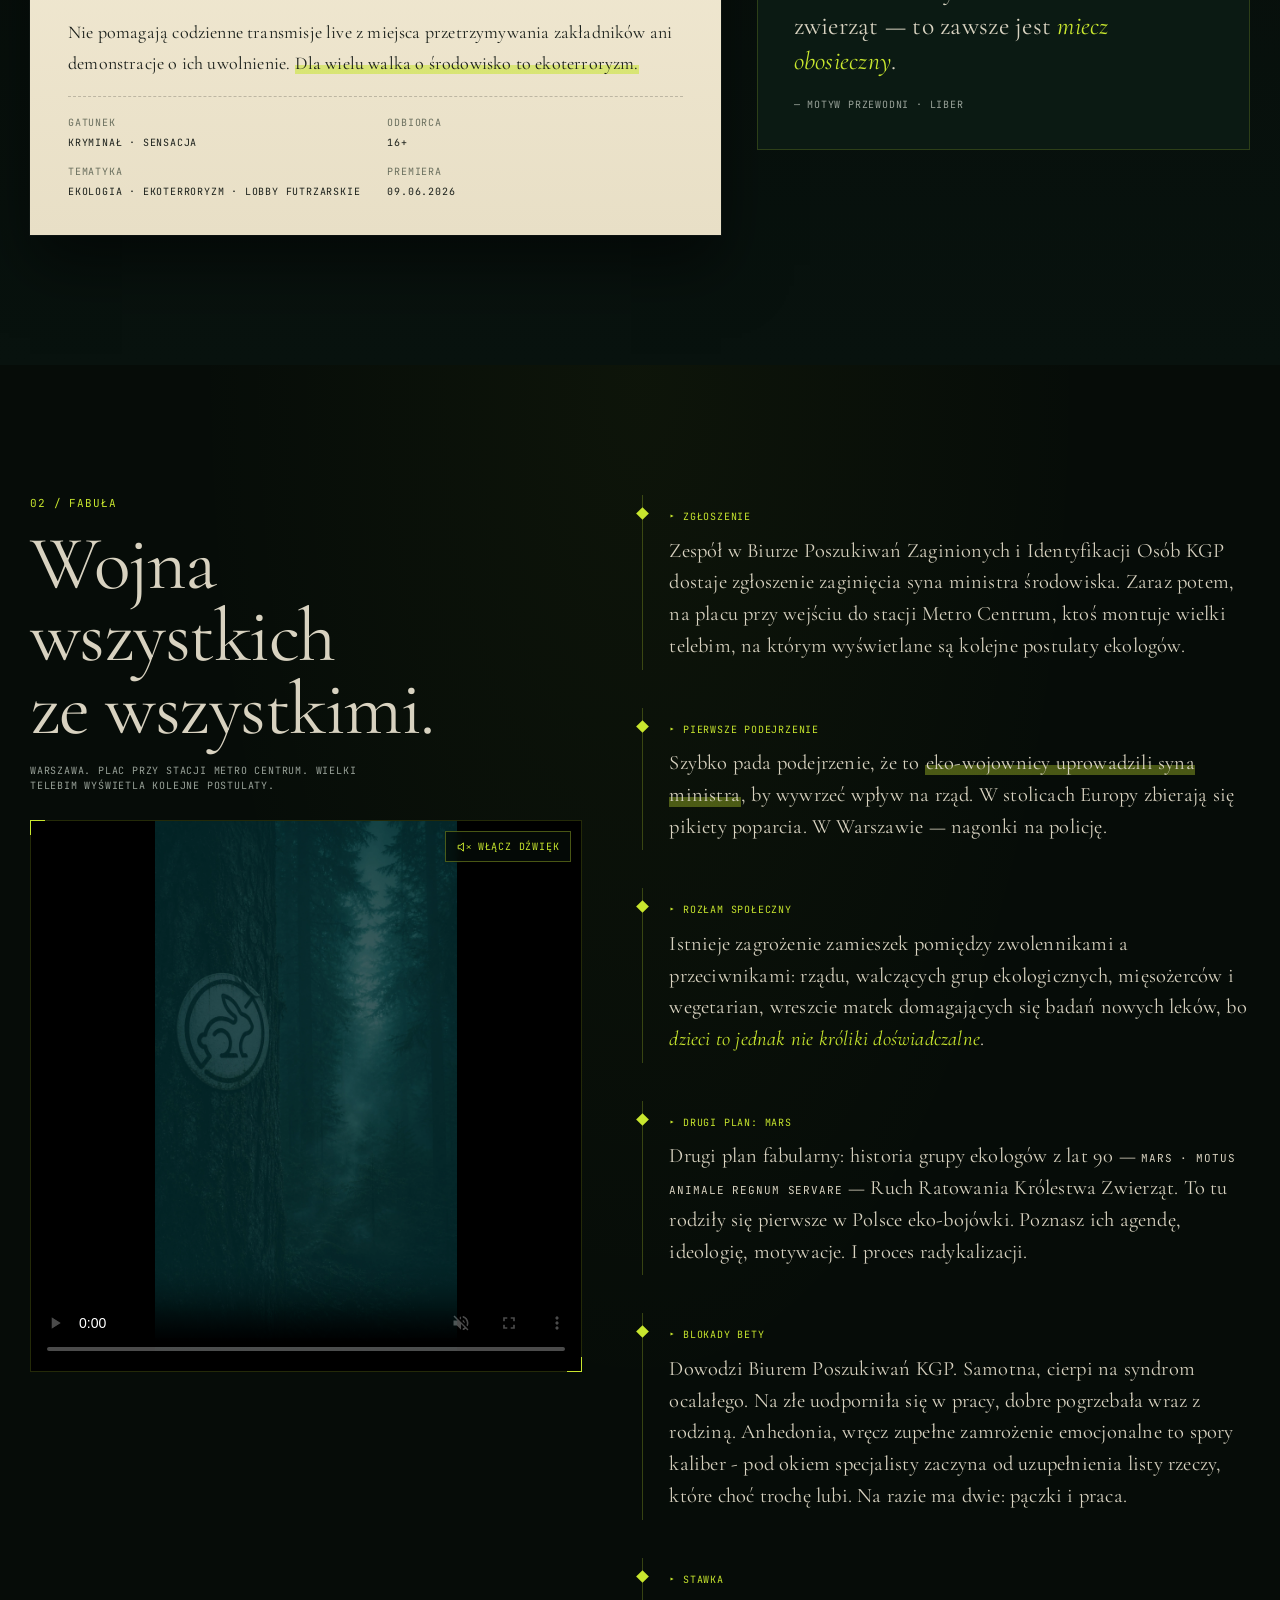
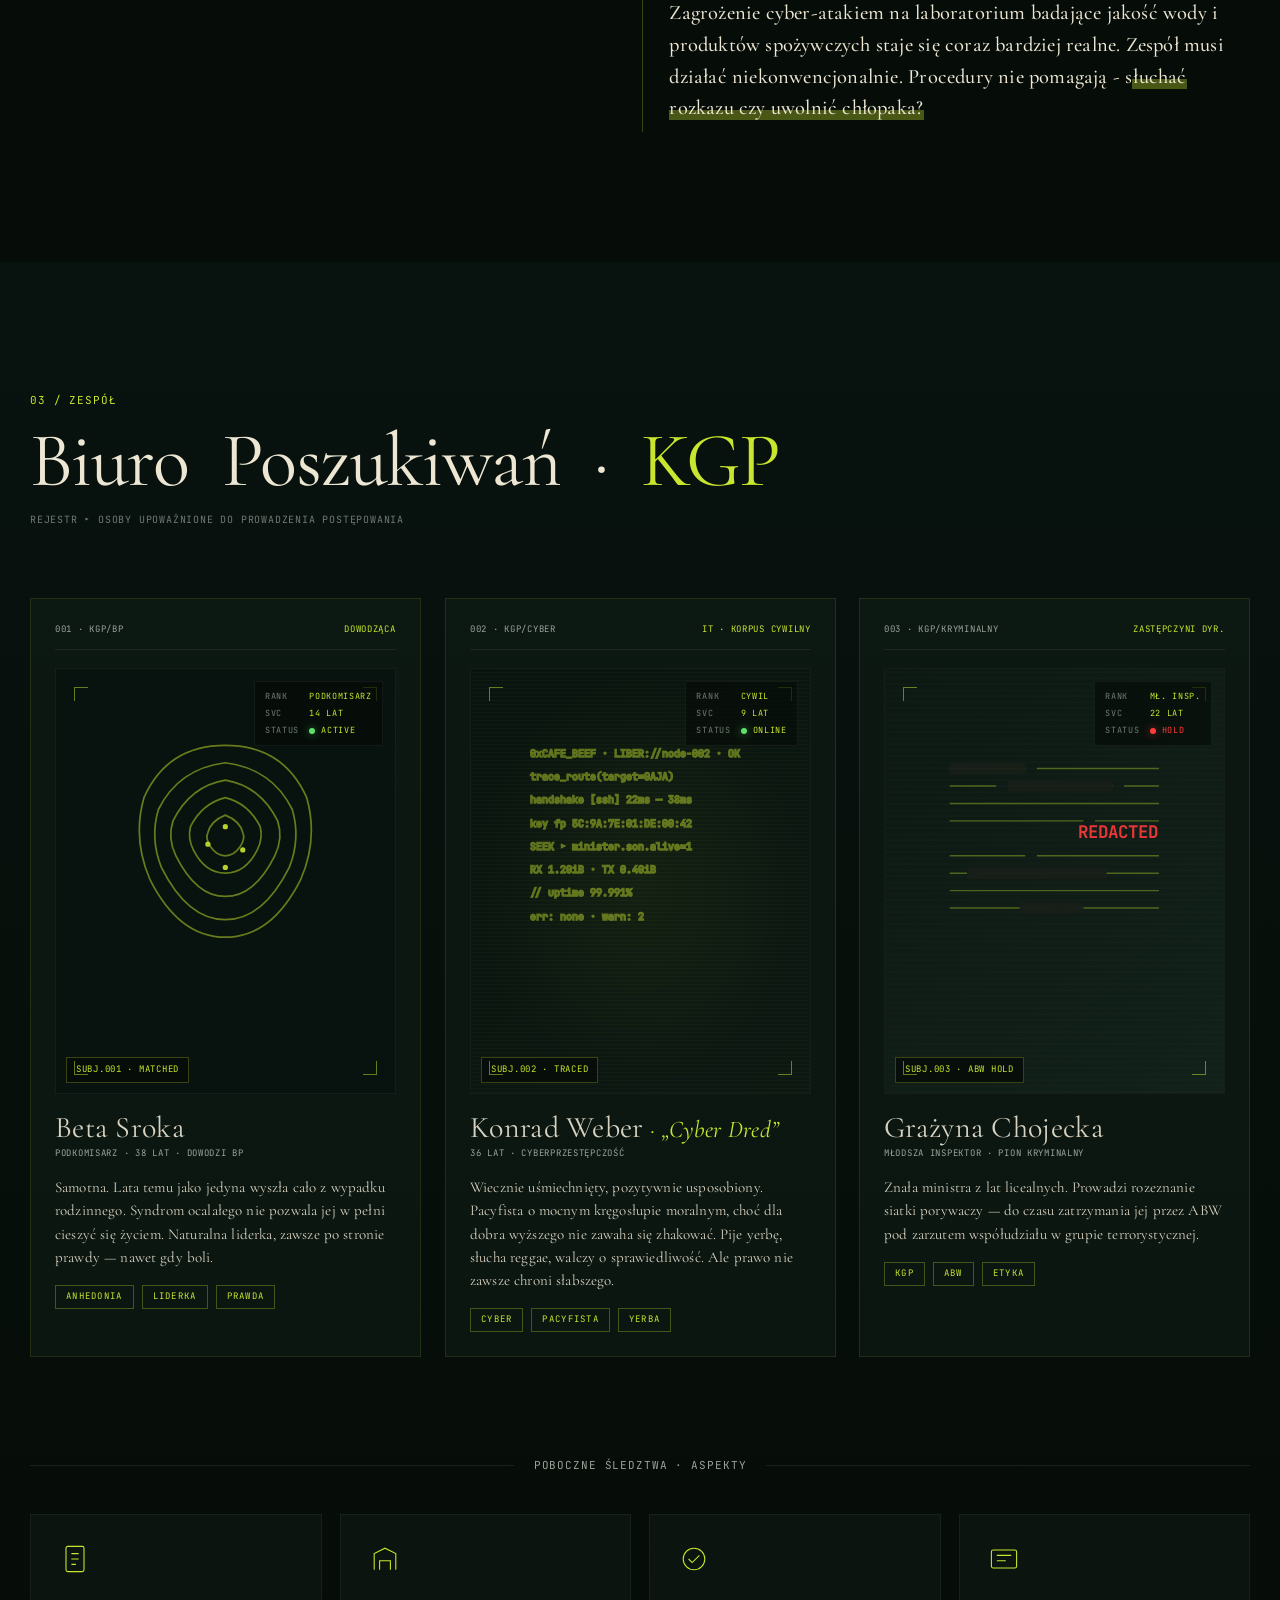
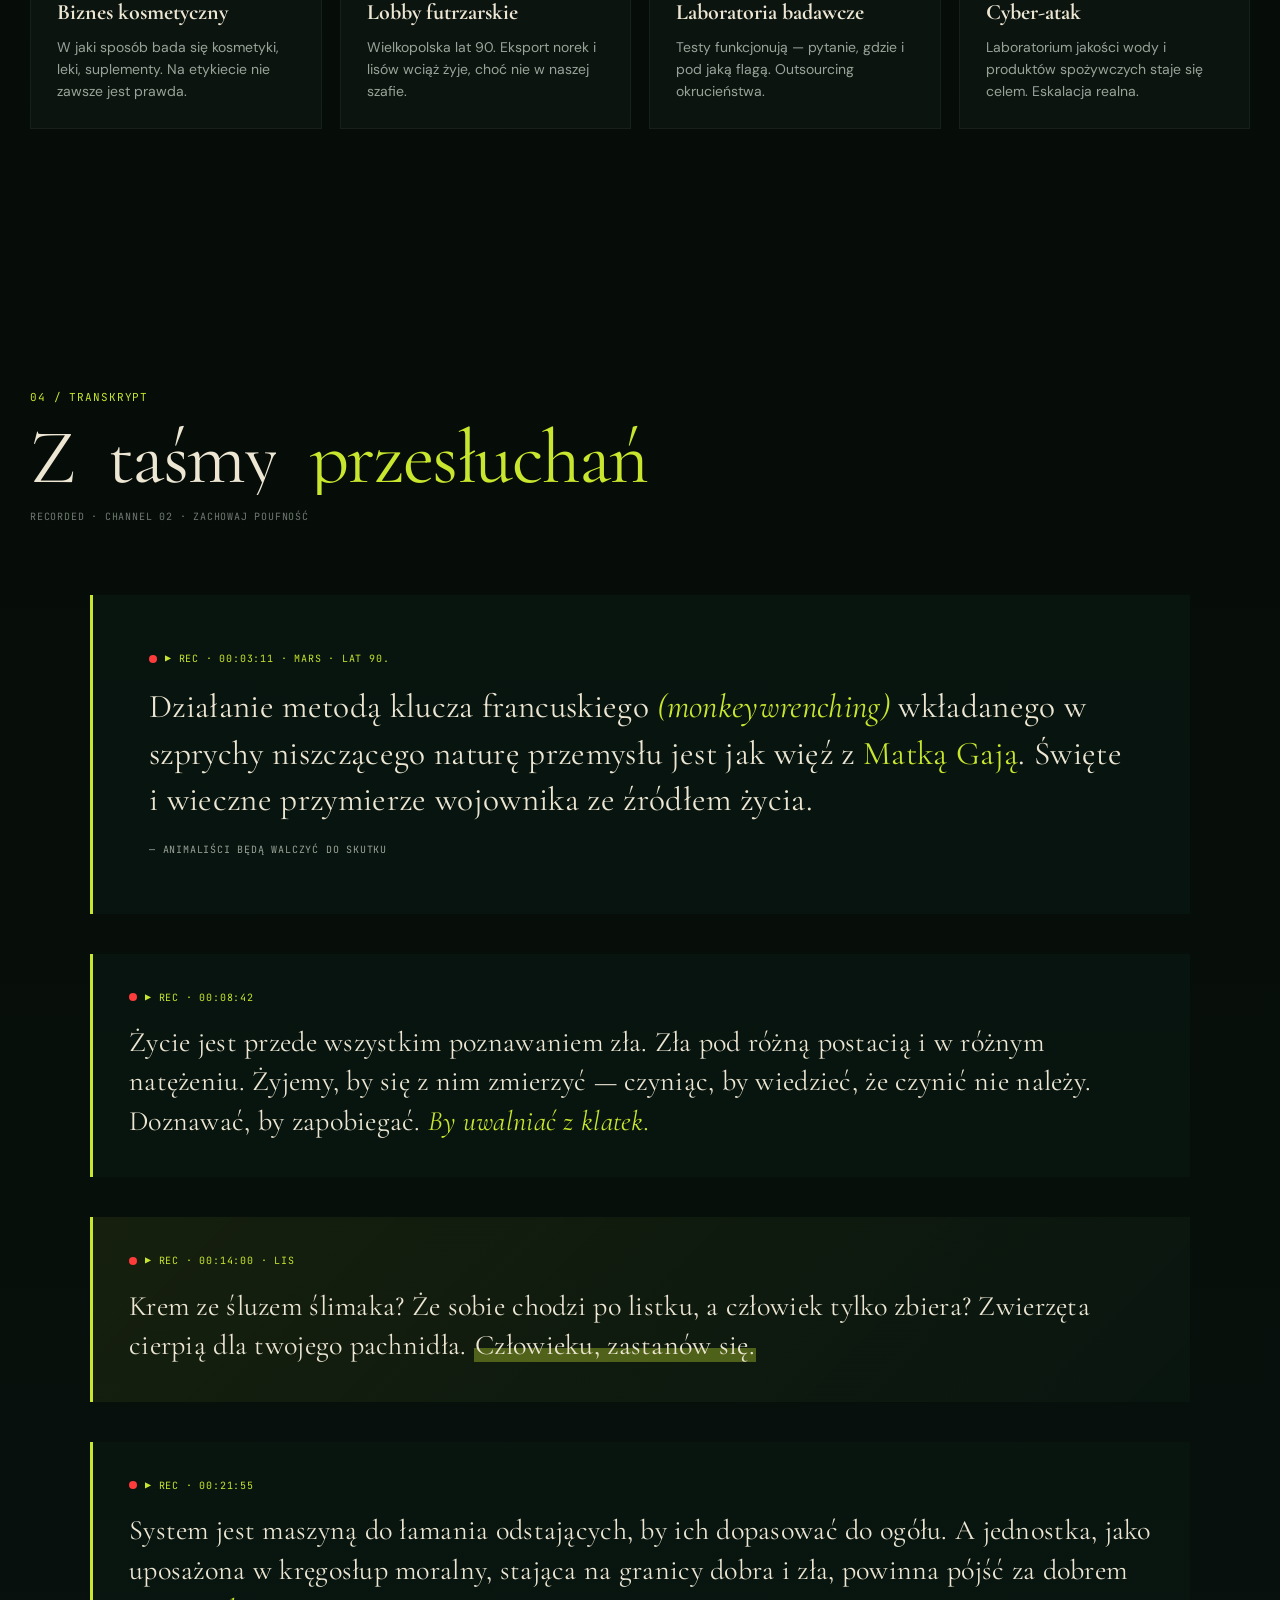
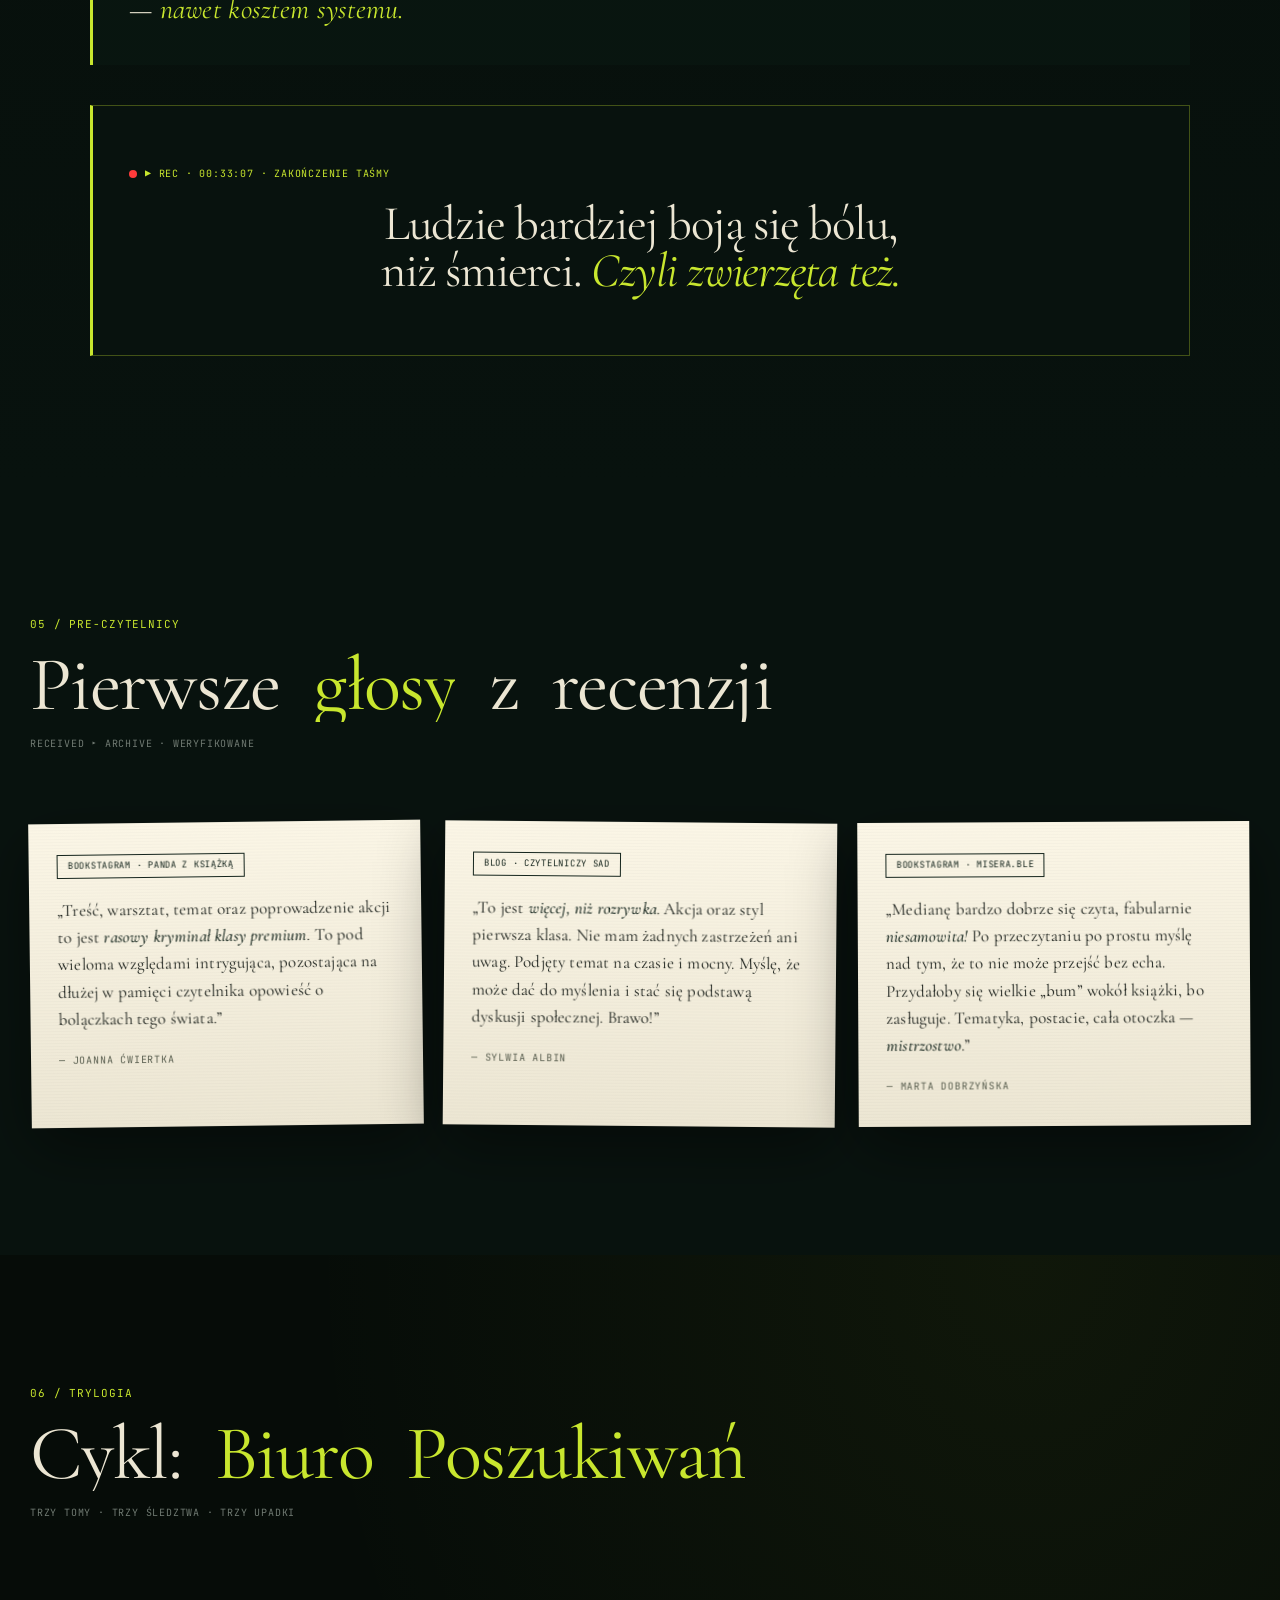
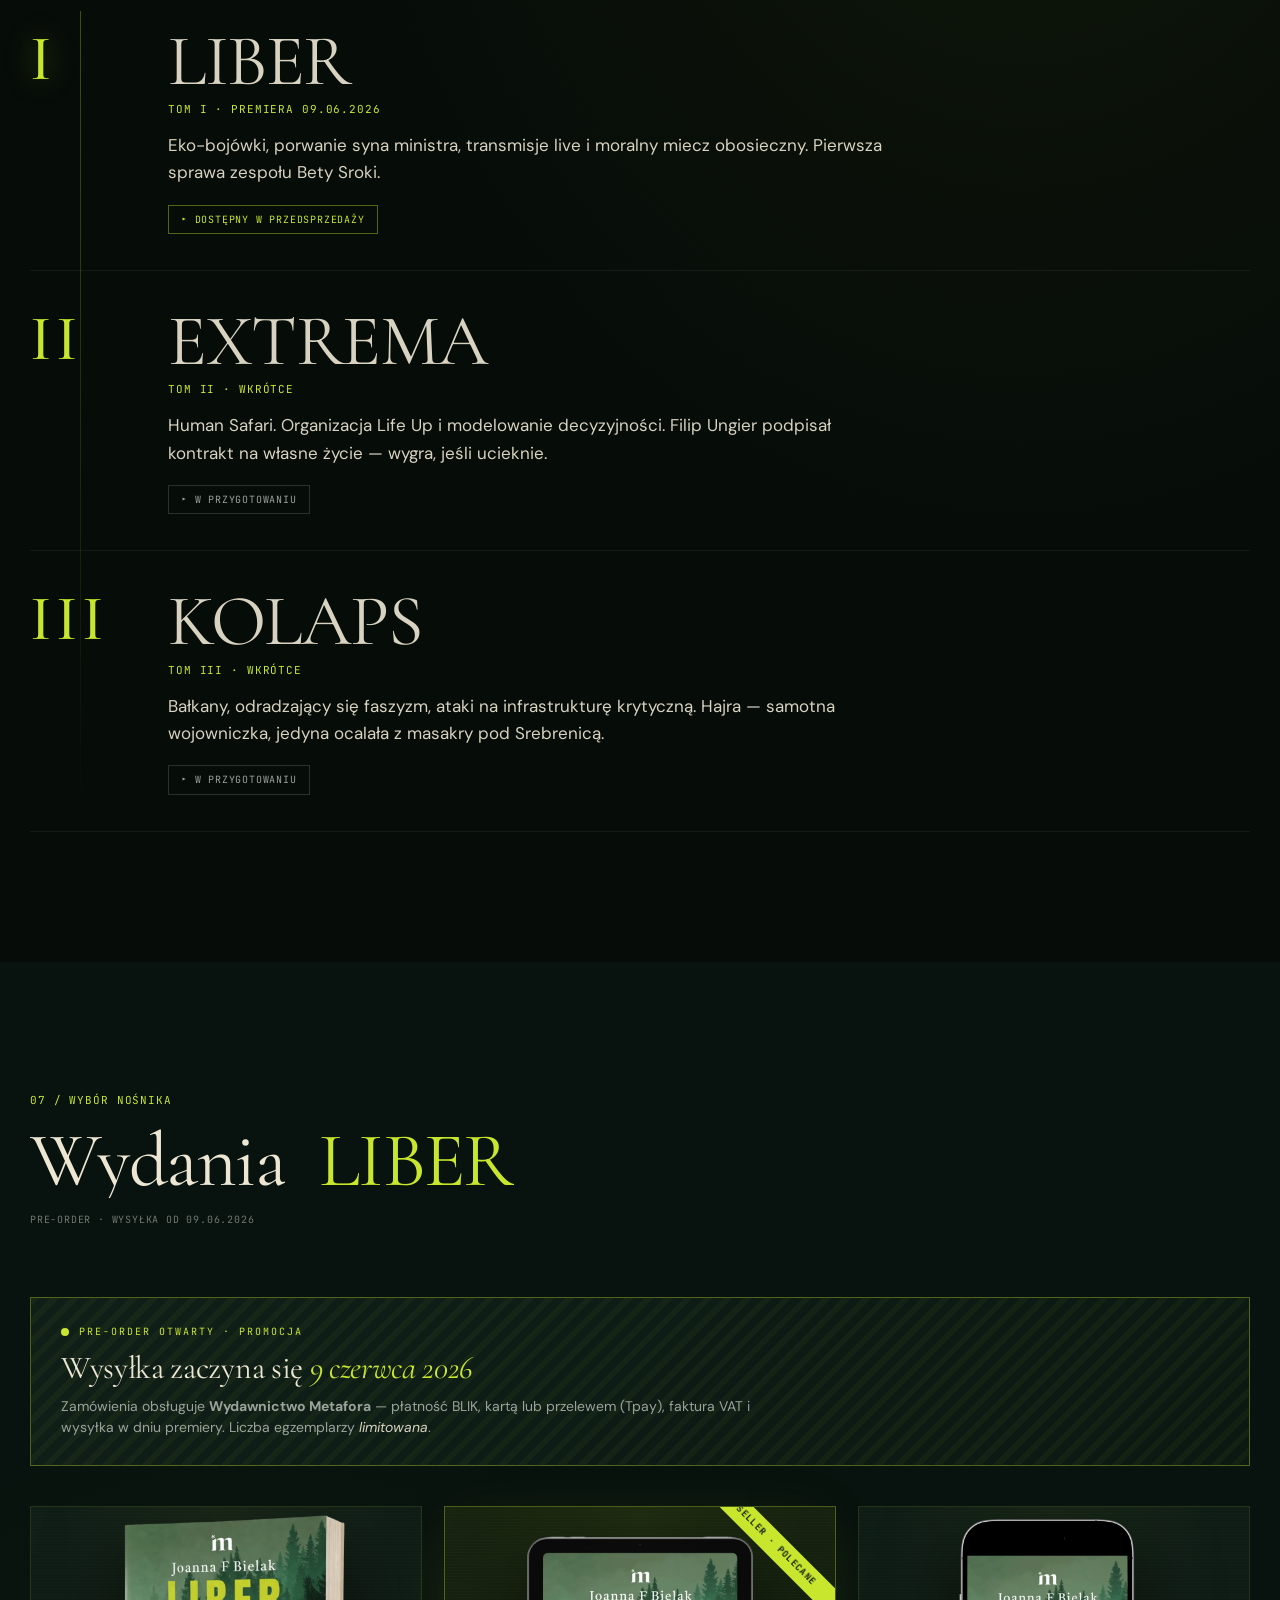
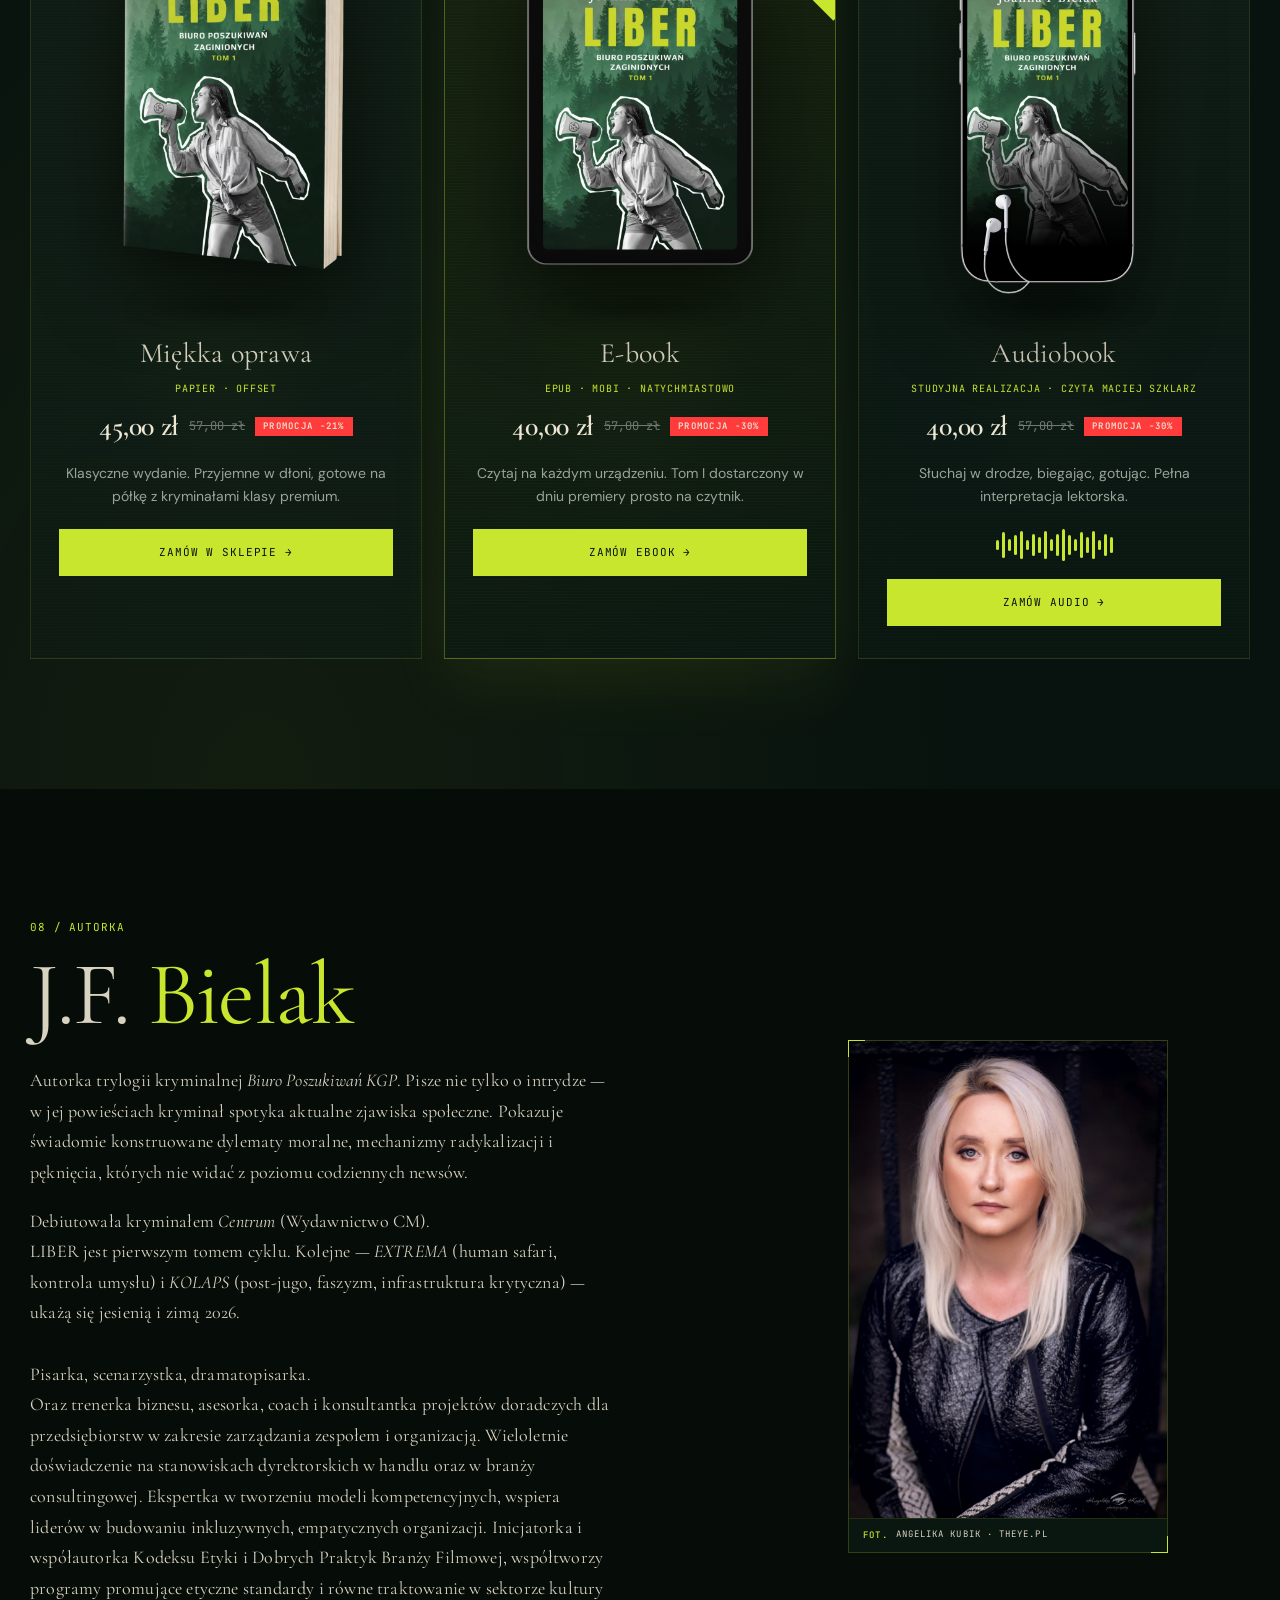
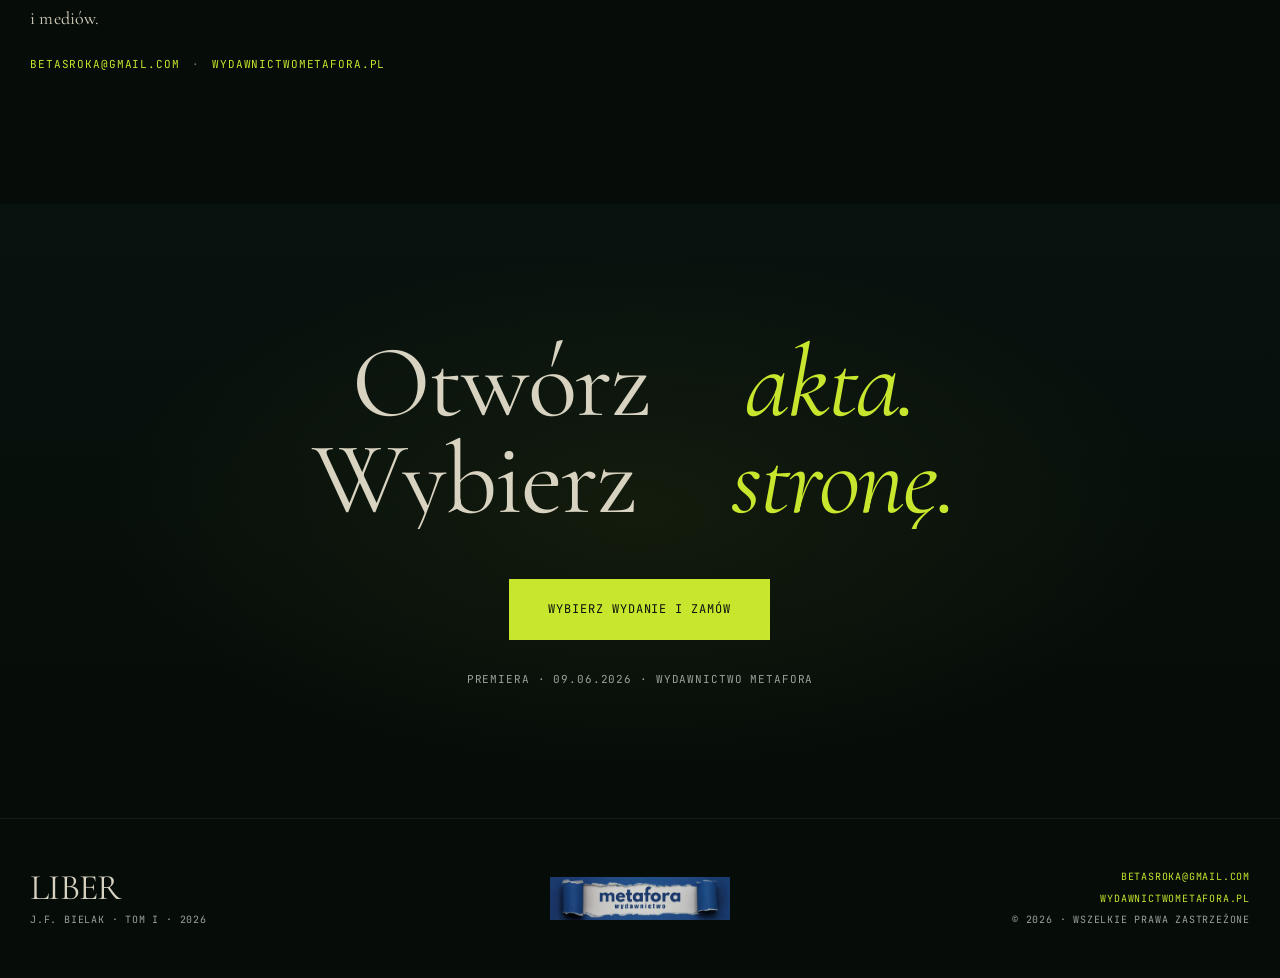
==== commit 663d449a: "perf(embed): wylacz ciezkie efekty GPU + pauzuj animacje poza viewport Klientka zglosila zacinanie i" ====
--- a/index.html
+++ b/index.html
@@ -11,7 +11,7 @@
 <link rel="preconnect" href="https://fonts.googleapis.com" />
 <link rel="preconnect" href="https://fonts.gstatic.com" crossorigin />
 <link href="https://fonts.googleapis.com/css2?family=Cormorant+Garamond:wght@300;400;500;600;700&family=DM+Sans:wght@300;400;500;600;700&family=JetBrains+Mono:wght@300;400;500;700&display=swap" rel="stylesheet" />
-<link rel="stylesheet" href="styles.css?v=18" />
+<link rel="stylesheet" href="styles.css?v=19" />
 <script>
   // Inline: dodaj klase liber-embedded natychmiast jezeli w iframe.
   // Robimy to przed pelnym load script.js, zeby CSS od razu byl applikowany.
@@ -830,6 +830,6 @@
   </div>
 </footer>
 
-<script src="script.js?v=21"></script>
+<script src="script.js?v=22"></script>
 </body>
 </html>
--- a/styles.css
+++ b/styles.css
@@ -62,6 +62,26 @@
   backdrop-filter: none !important;
   -webkit-backdrop-filter: none !important;
 }
+
+/* ============================================================
+   PERFORMANCE w iframe.
+   W iframe cala tresc (~13000px) renderuje sie naraz, wiec WSZYSTKIE
+   efekty GPU biegna jednoczesnie — to grzeje slabsze laptopy i zacina.
+   Wylaczamy najciezsze: full-screen mix-blend-mode overlay'e (grain,
+   scanlines), animowany blur (mgla, glow) i glitch (mix-blend screen).
+   ============================================================ */
+html.liber-embedded .grain,
+html.liber-embedded .scanlines,
+html.liber-embedded .hero__fog { display: none !important; }
+html.liber-embedded .nav__mark { animation: none !important; }
+html.liber-embedded .hero__title-line::before,
+html.liber-embedded .hero__title-line::after { display: none !important; }
+html.liber-embedded .hero__packshot-glow { animation: none !important; filter: blur(28px) !important; }
+
+/* Animacje pauzowane dla sekcji poza widocznym OUTER viewport
+   (klasa dodawana z JS na podstawie postMessage od parent). */
+html.liber-embedded .anim-paused,
+html.liber-embedded .anim-paused * { animation-play-state: paused !important; }
 
 .sr-only {
   position: absolute !important;
